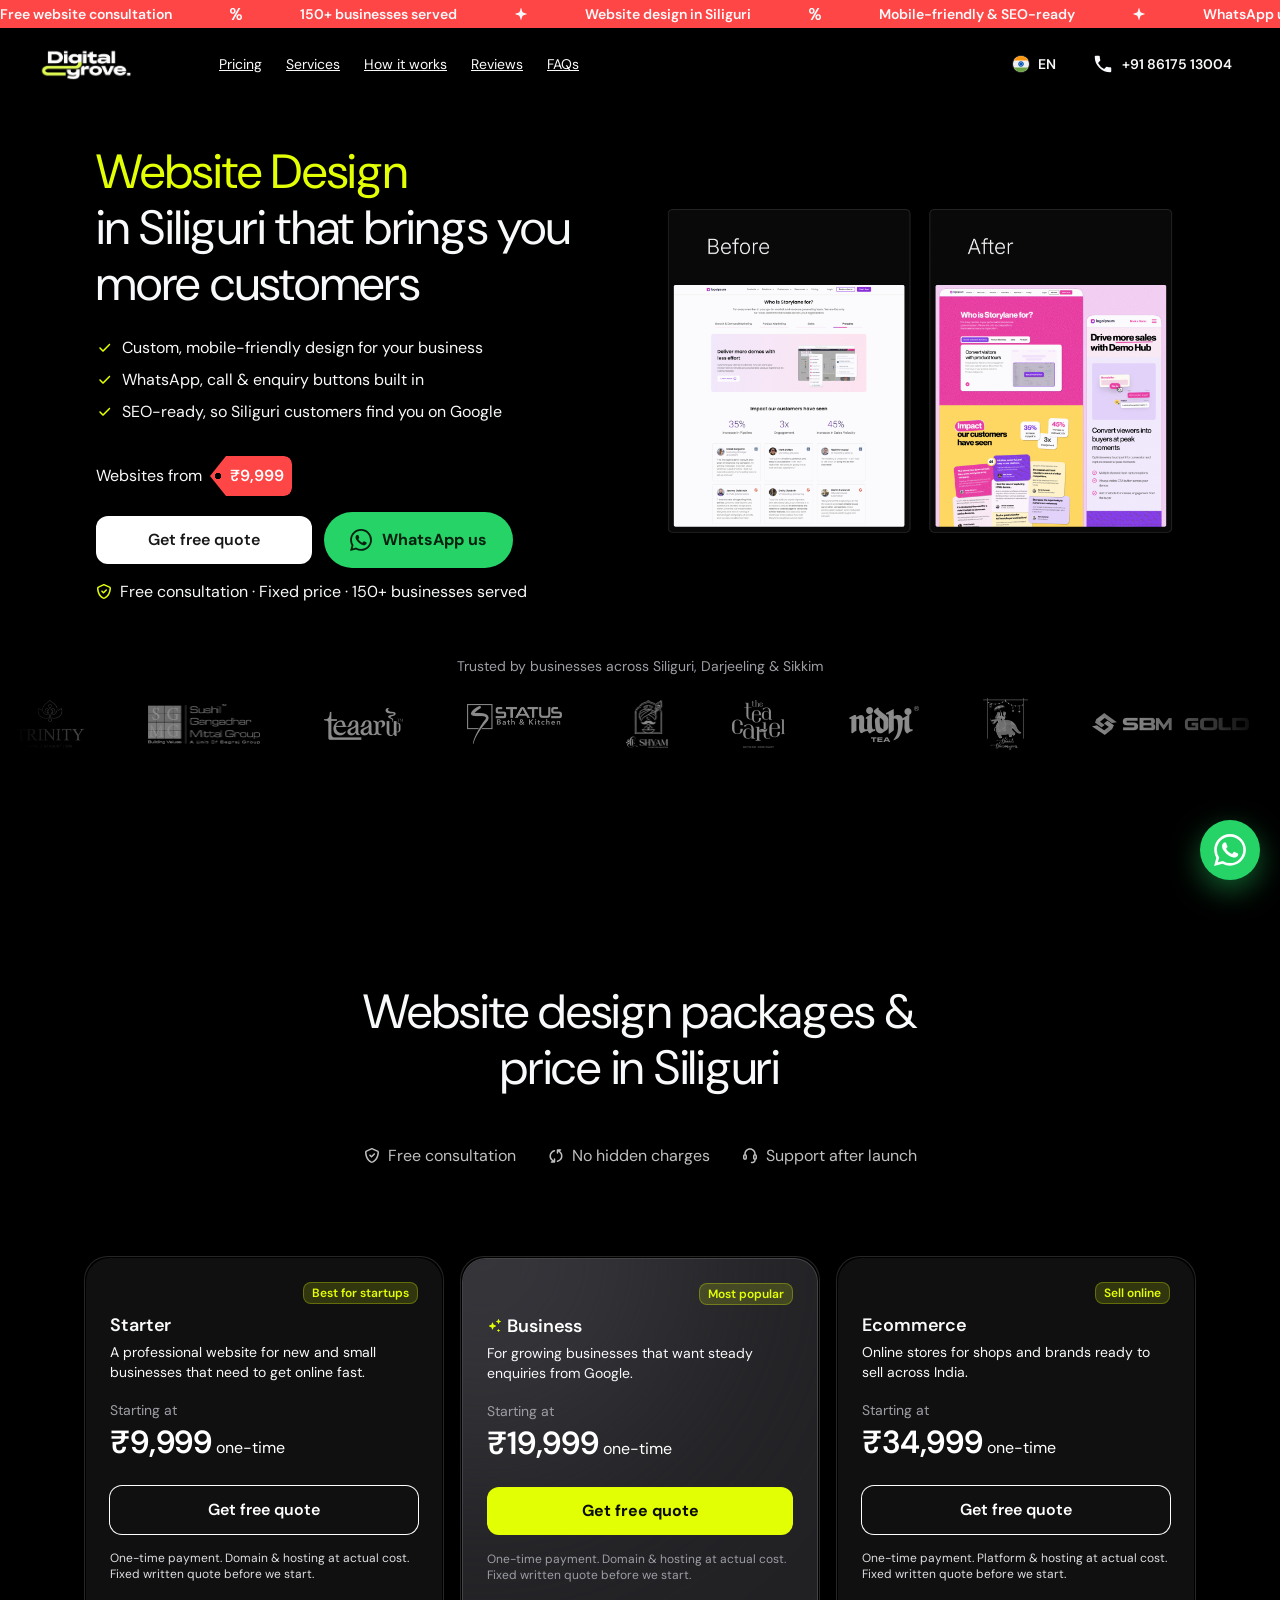
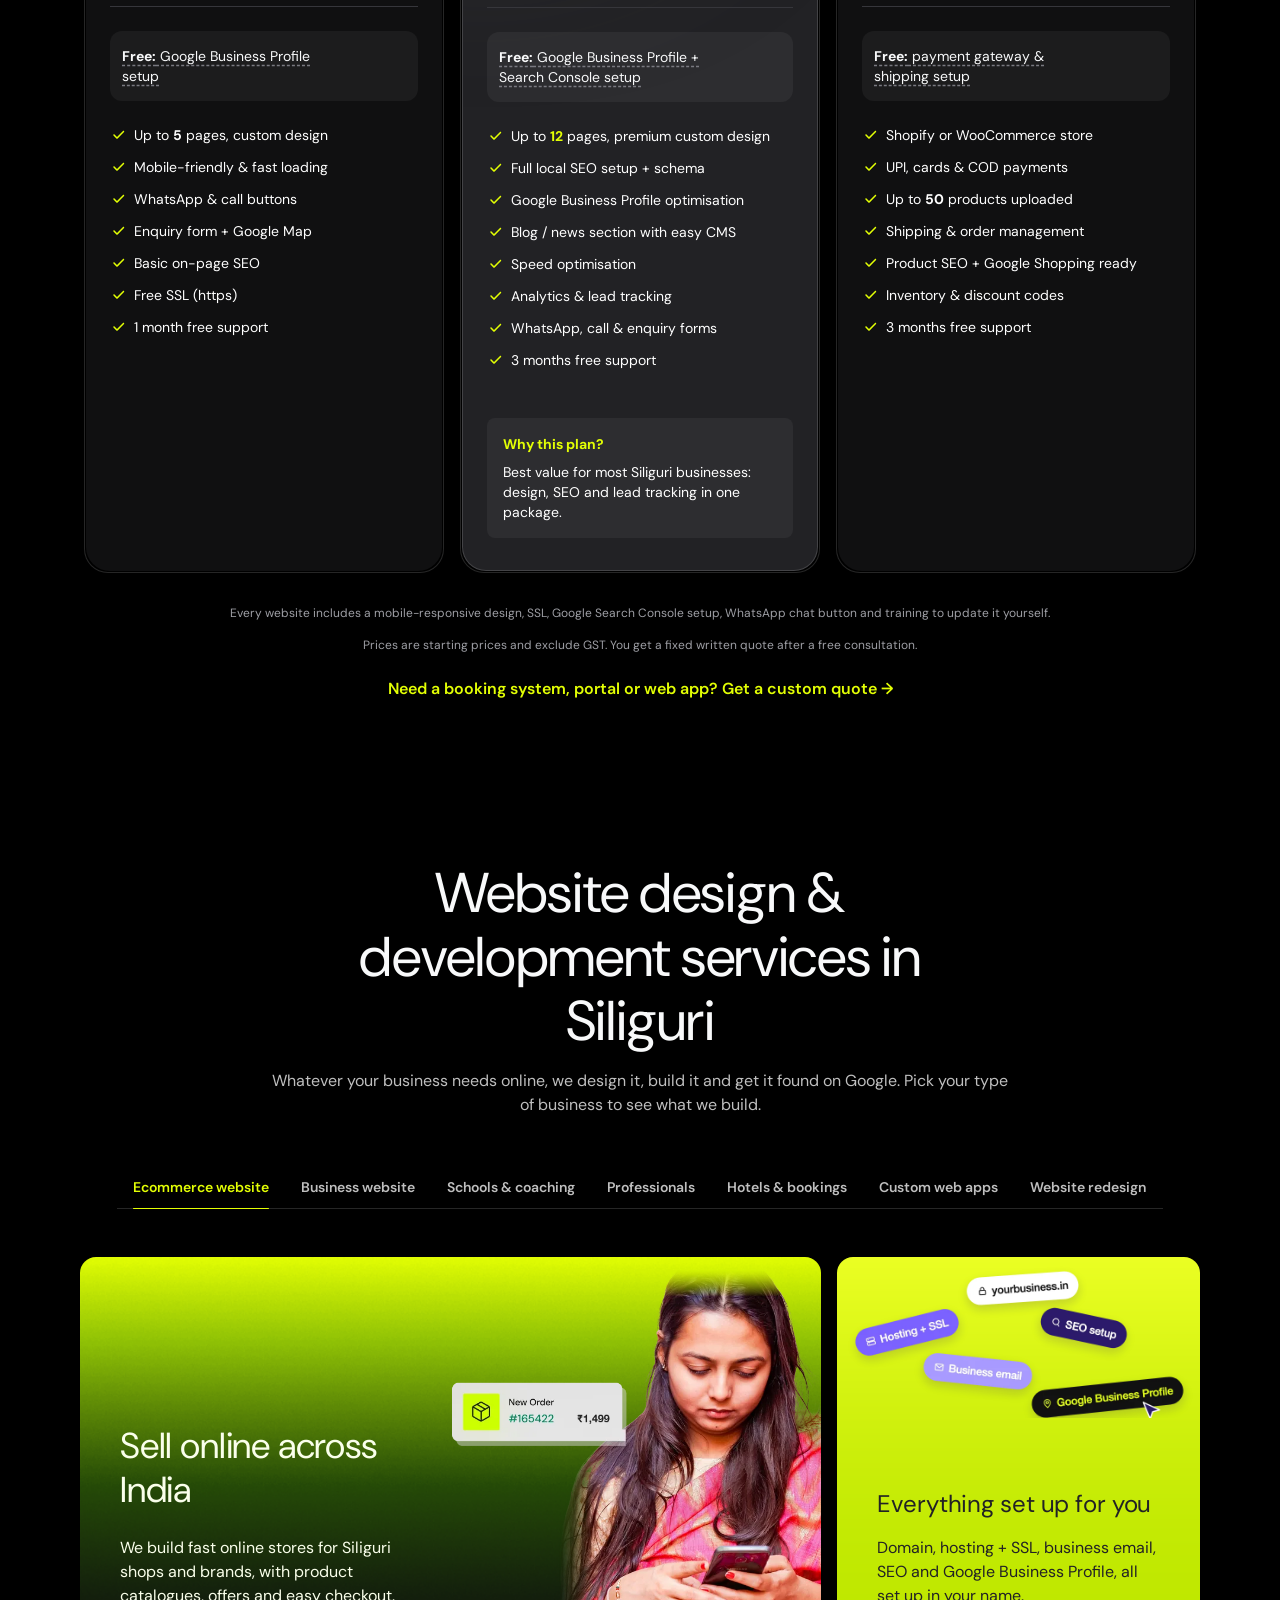
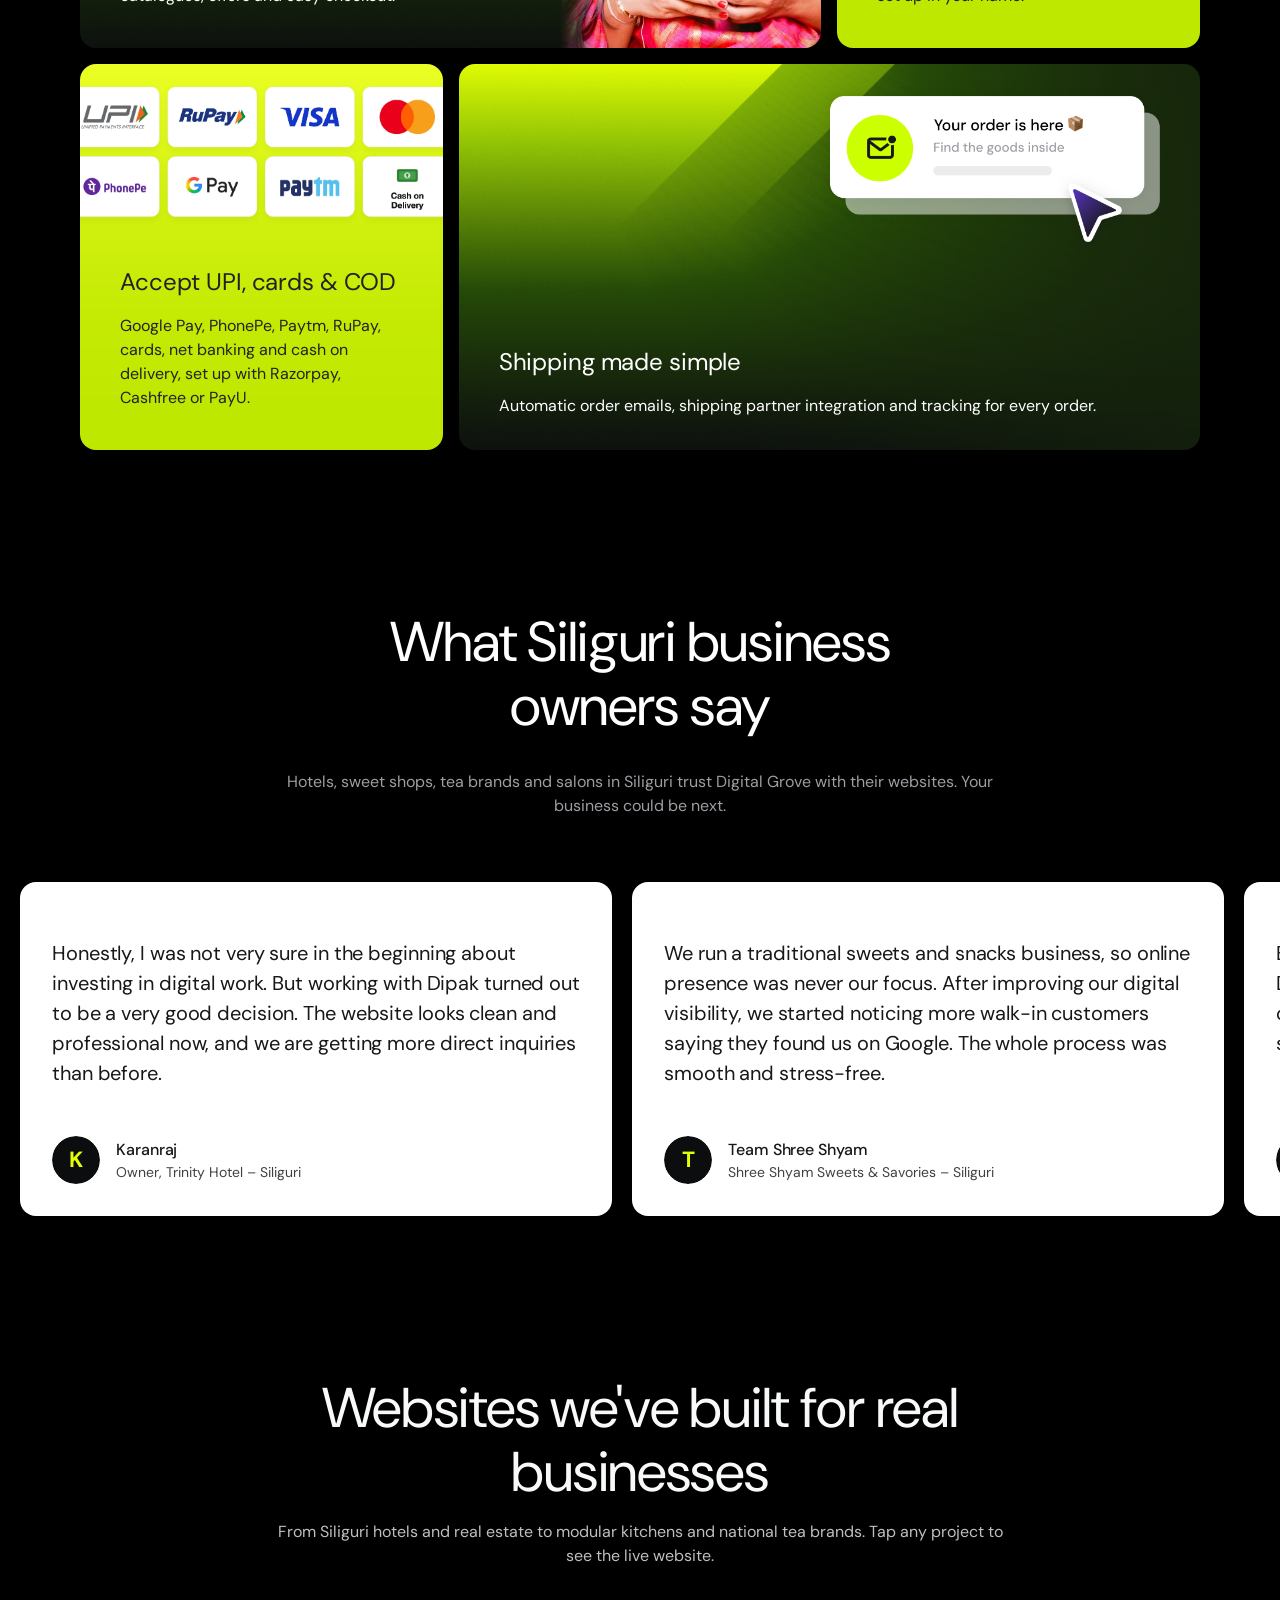
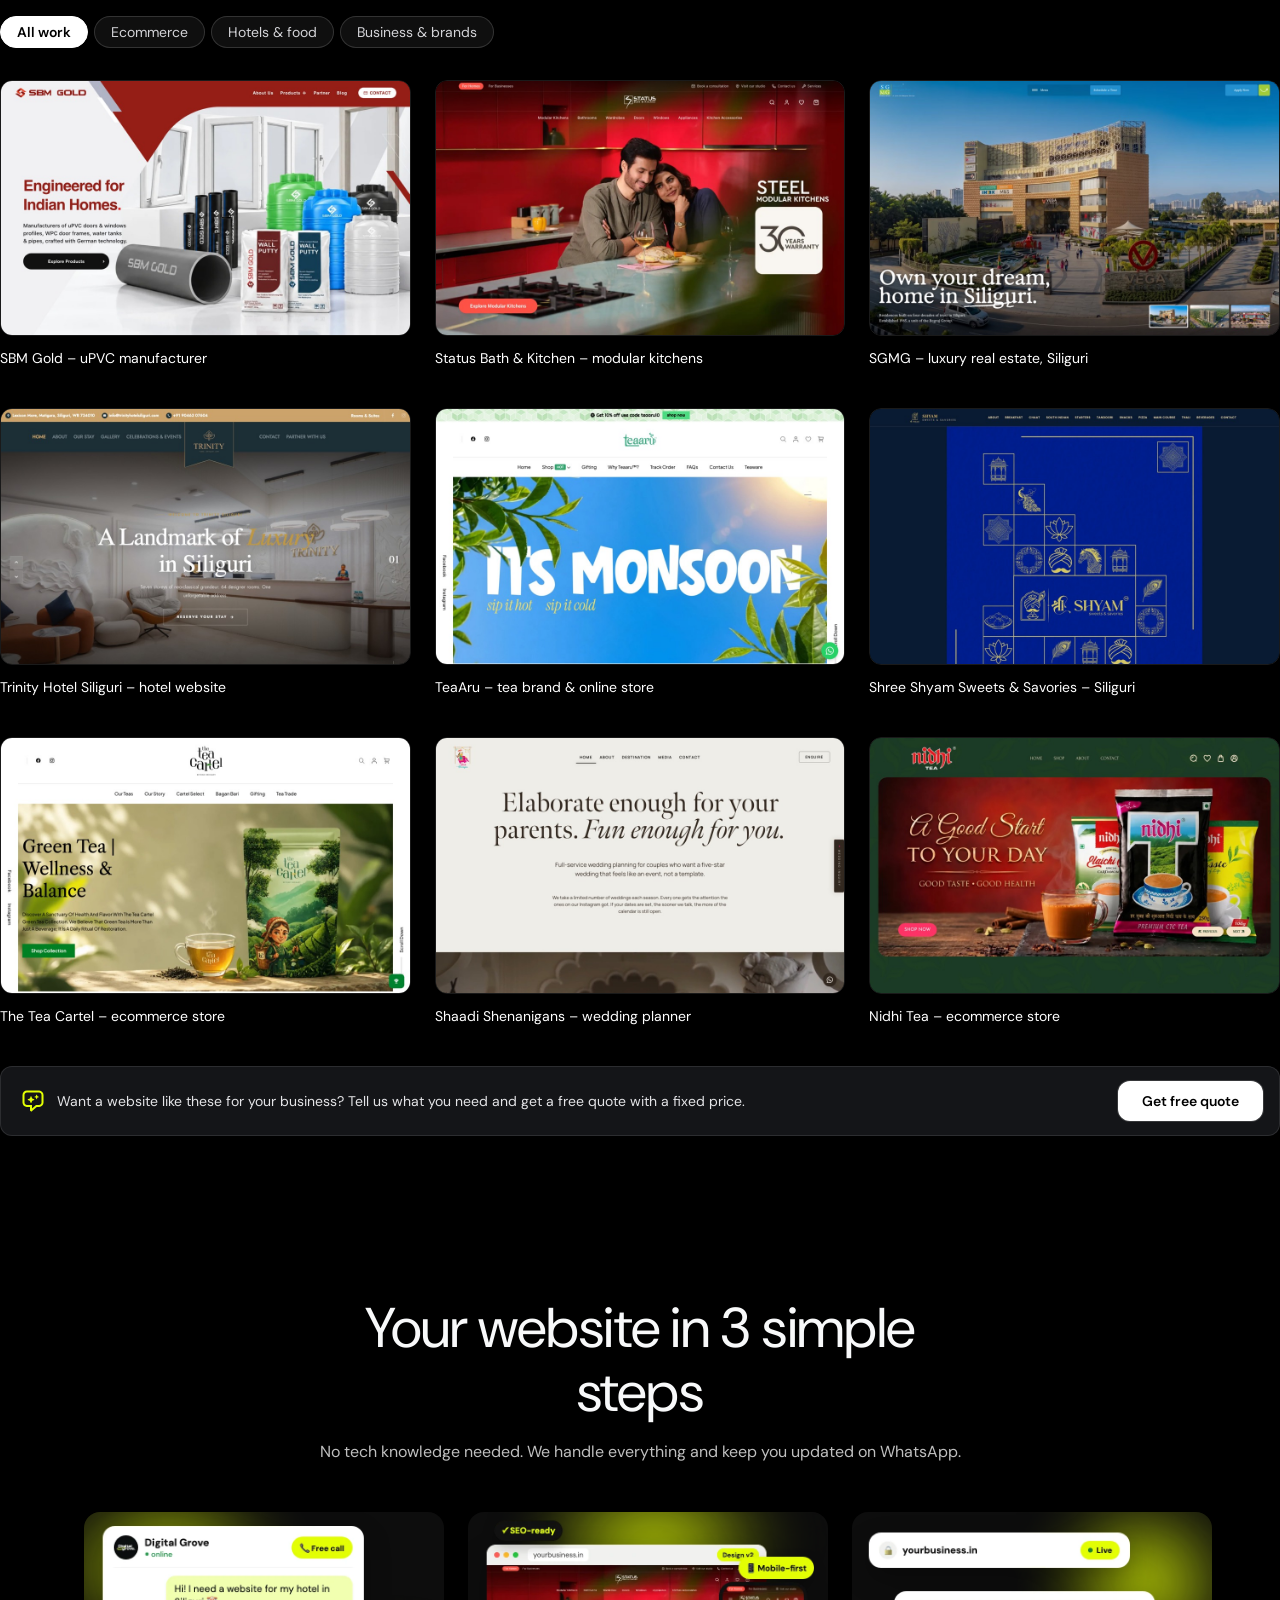
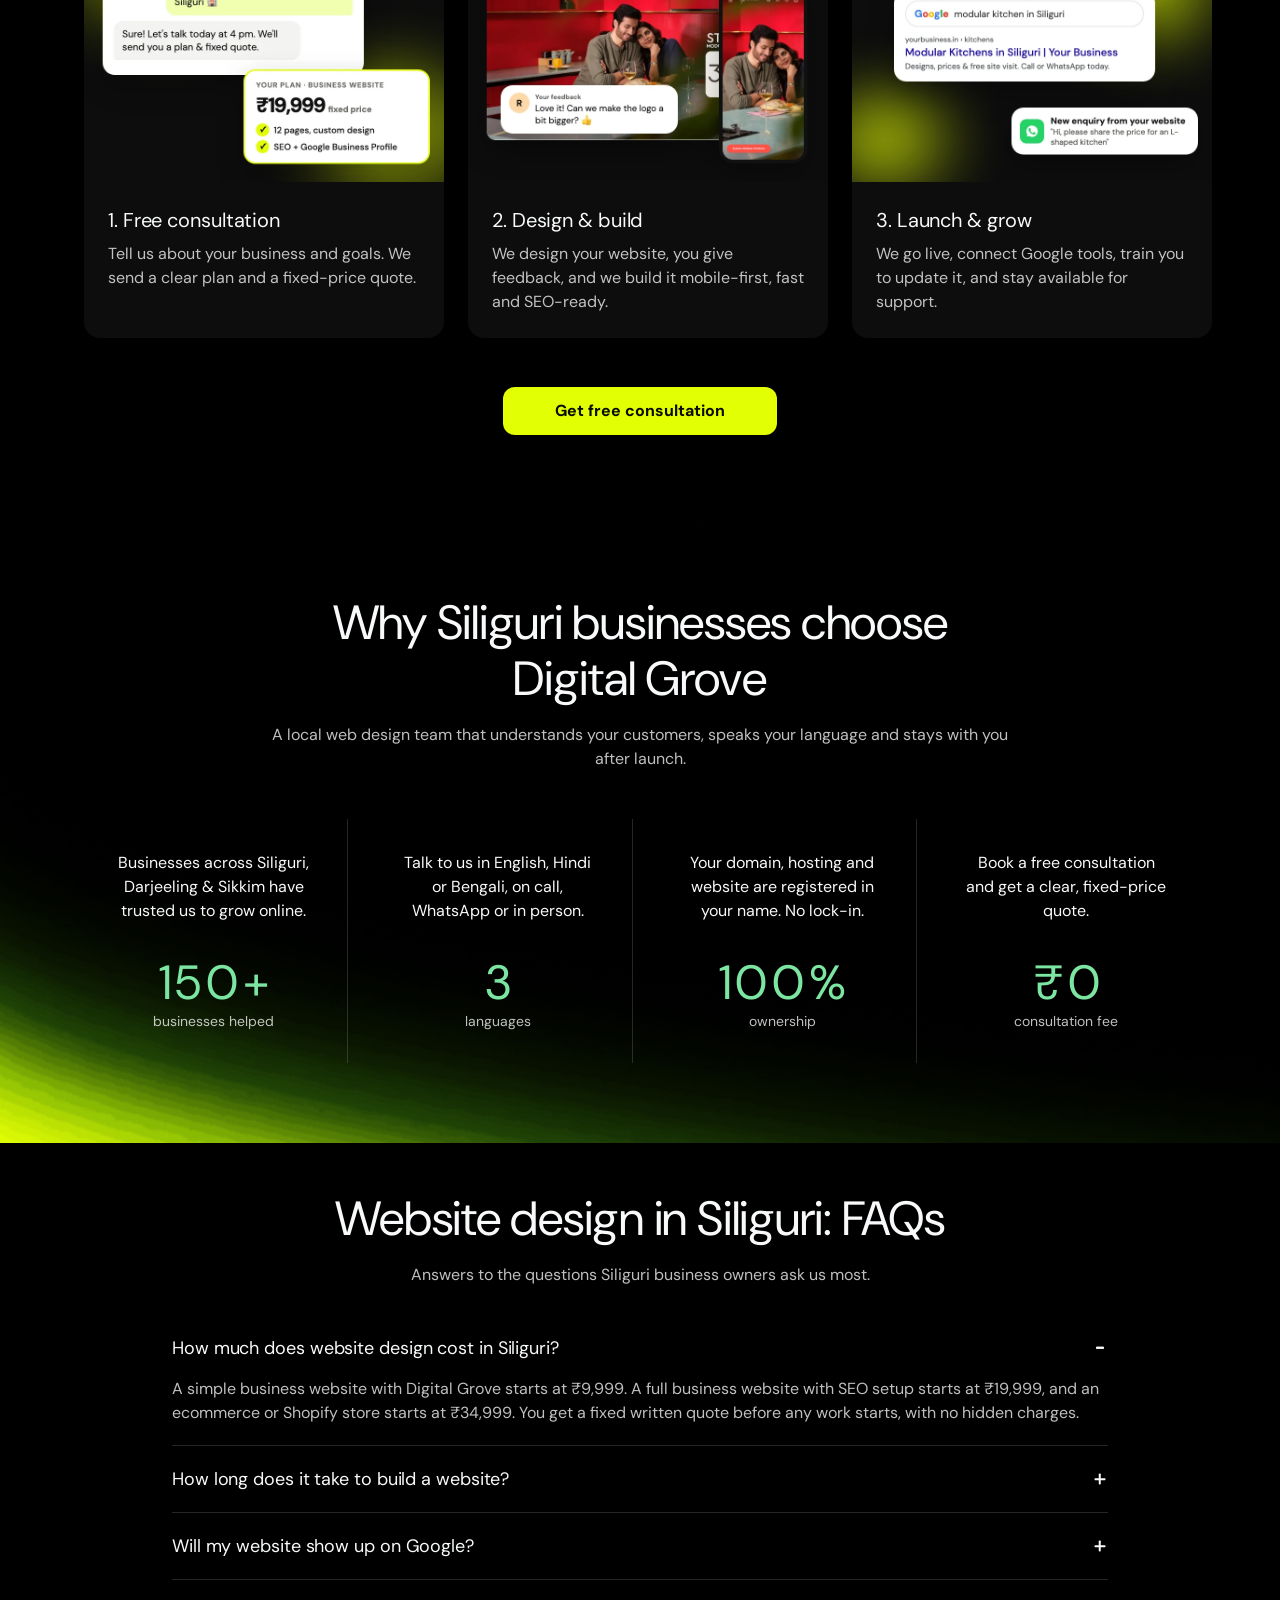
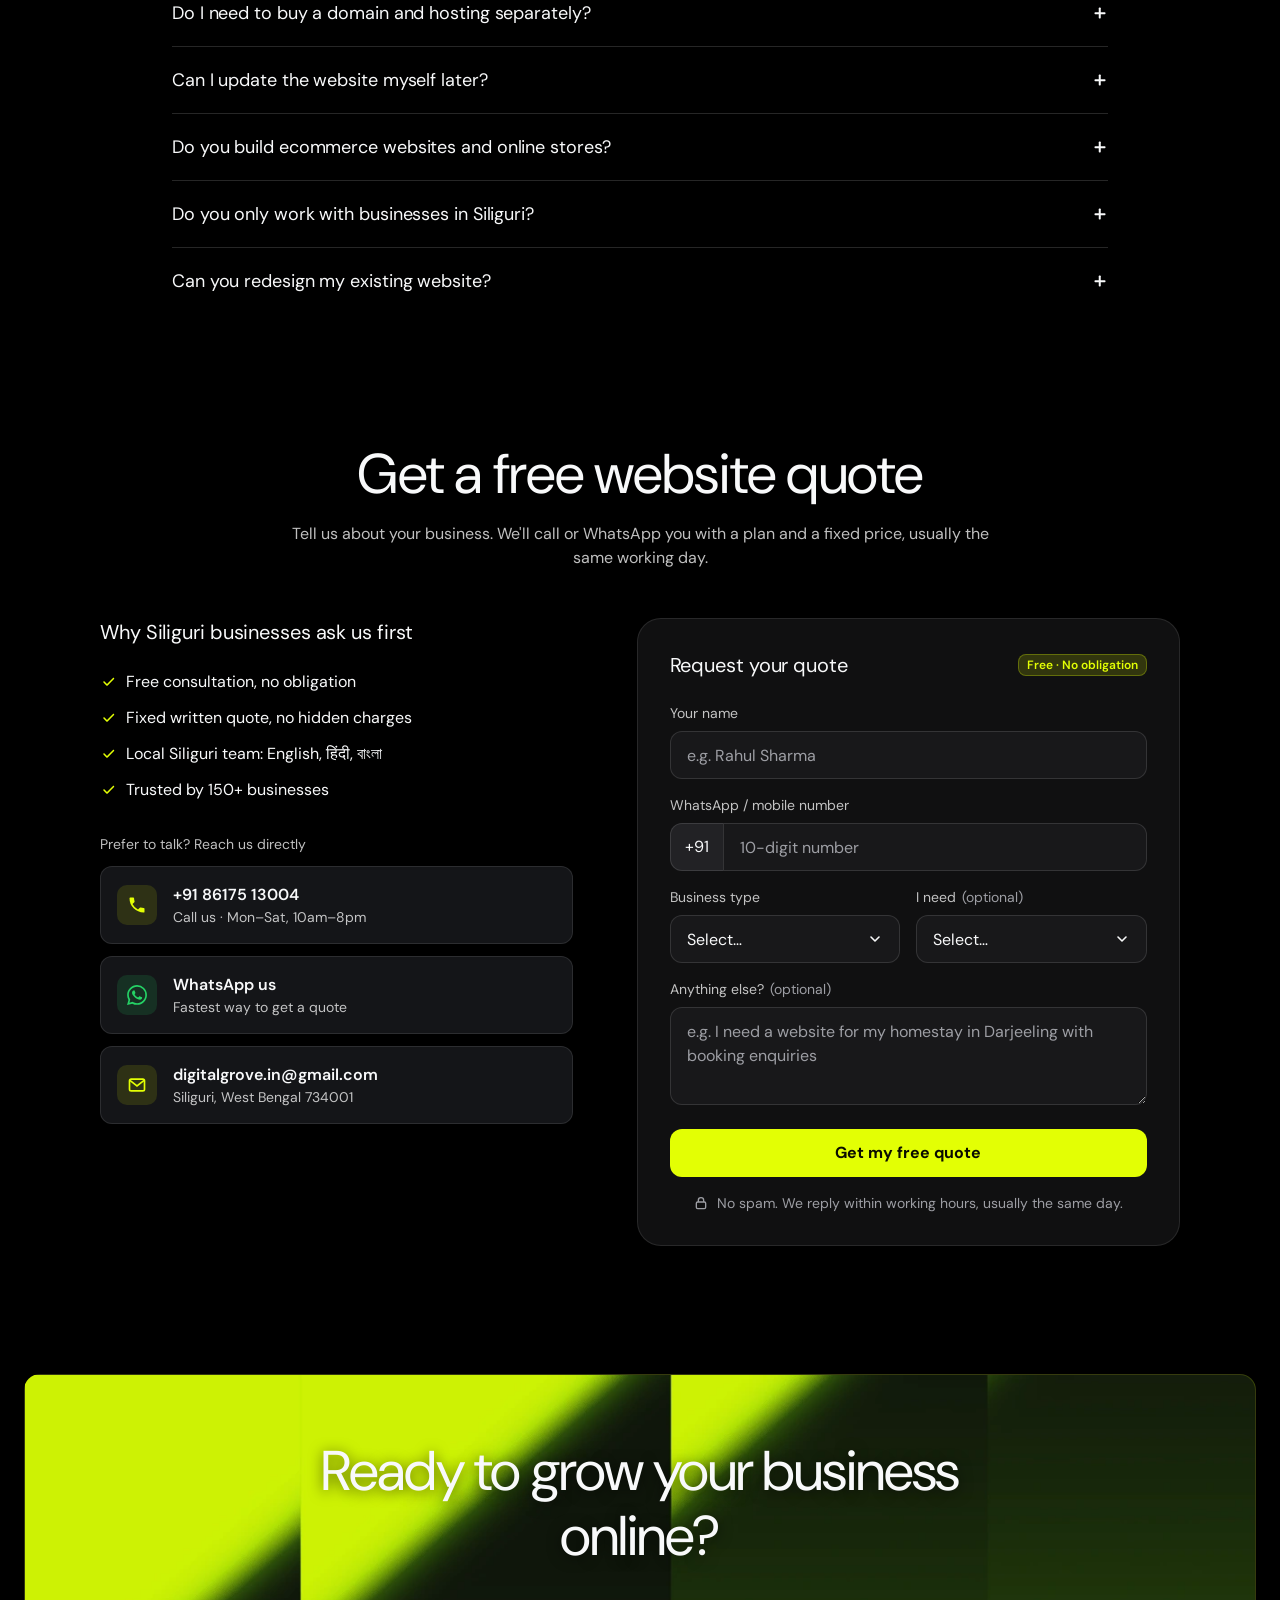
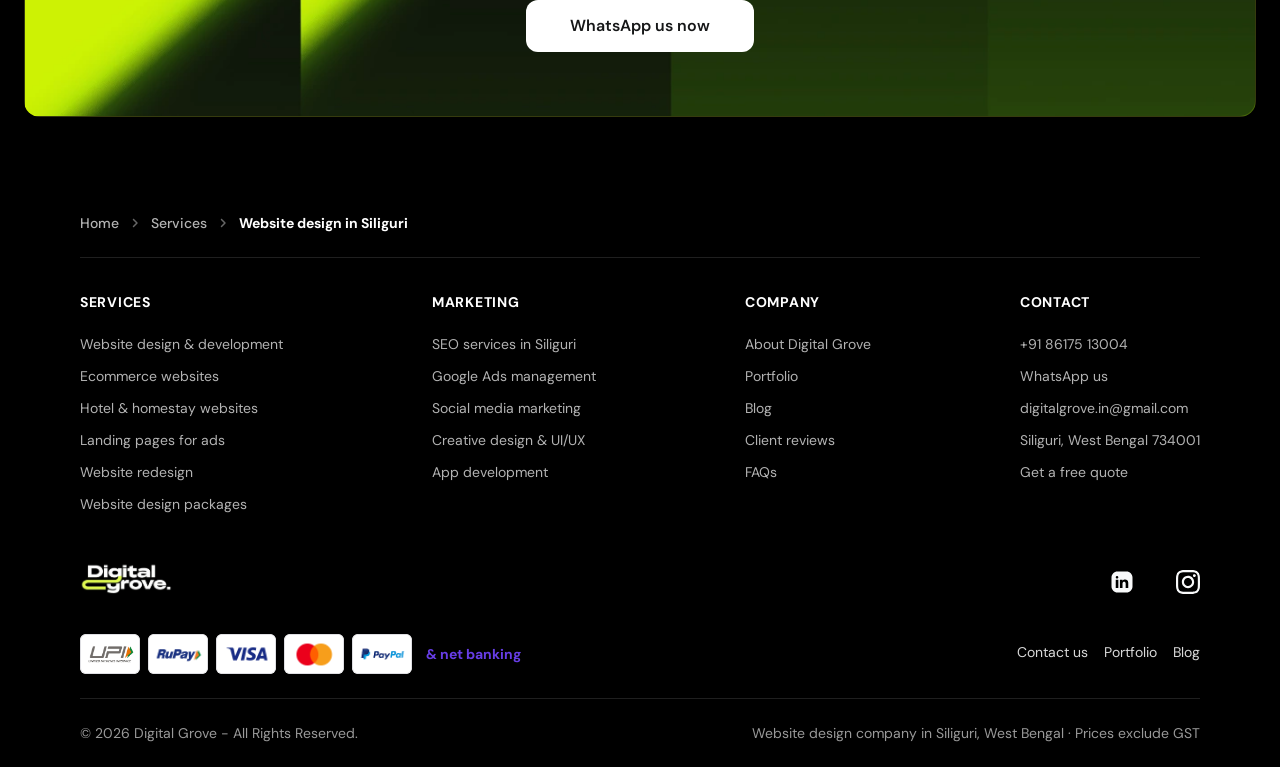
==== index.html @ 7faccaba "refactor: redesign lead form styles and update assets" ====
<!DOCTYPE html>
<html lang="en-IN">

<head>
  <meta charset="utf-8">
  <meta name="viewport" content="width=device-width, initial-scale=1.0">
  <!-- ===================== Primary SEO ===================== -->
  <title>Website Design Company in Siliguri | Digital Grove</title>
  <meta name="description"
    content="Website design company in Siliguri. Fast, mobile-friendly, SEO-ready websites for hotels, shops &amp; local businesses. 150+ clients. Free quote on WhatsApp.">
  <meta name="robots" content="index, follow, max-image-preview:large, max-snippet:-1">
  <link rel="canonical" href="https://digitalgrove.in/website-design-siliguri">
  <meta name="author" content="Digital Grove">
  <meta name="theme-color" content="#0b0b0c">

  <!-- Local SEO geo tags -->
  <meta name="geo.region" content="IN-WB">
  <meta name="geo.placename" content="Siliguri">
  <meta name="geo.position" content="26.7271;88.3953">
  <meta name="ICBM" content="26.7271, 88.3953">

  <!-- Icons -->
  <link rel="icon" type="image/png" href="https://digitalgrove.in/hubfs/Digtial_grove_favicon.png">
  <link rel="apple-touch-icon" sizes="180x180"
    href="https://digitalgrove.in/hubfs/raw_assets/public/digital/images/logo/apple-touch-icon.png">

  <!-- Open Graph / Social -->
  <meta property="og:type" content="website">
  <meta property="og:locale" content="en_IN">
  <meta property="og:site_name" content="Digital Grove">
  <meta property="og:url" content="https://digitalgrove.in/website-design-siliguri">
  <meta property="og:title" content="Website Design in Siliguri – Digital Grove">
  <meta property="og:description"
    content="Fast, mobile-friendly websites that bring enquiries. Trusted by 150+ businesses across Siliguri, Darjeeling &amp; Sikkim.">
  <meta property="og:image"
    content="https://digitalgrove.in/hubfs/raw_assets/public/digital/images/portfolio/trinity_hotel_siliguri_digital_grove.png">
  <meta property="og:image:alt" content="Trinity Hotel Siliguri website designed by Digital Grove">
  <meta name="twitter:card" content="summary_large_image">
  <meta name="twitter:title" content="Website Design in Siliguri – Digital Grove">
  <meta name="twitter:description"
    content="Fast, mobile-friendly websites that bring enquiries. Free quote on WhatsApp.">
  <meta name="twitter:image"
    content="https://digitalgrove.in/hubfs/raw_assets/public/digital/images/portfolio/trinity_hotel_siliguri_digital_grove.png">

  <link rel="icon" type="image/png" sizes="32x32"
    href="https://digitalgrove.in/hubfs/raw_assets/public/digital/images/logo/favicon-32x32.png">

  <!-- Google Fonts CDN (DM Sans & Roboto) -->
  <link rel="preconnect" href="https://fonts.googleapis.com">
  <link rel="preconnect" href="https://fonts.gstatic.com" crossorigin>
  <link
    href="https://fonts.googleapis.com/css2?family=DM+Sans:ital,opsz,wght@0,9..40,100..1000;1,9..40,100..1000&family=Roboto:ital,wght@0,100..900;1,100..900&display=swap"
    rel="stylesheet">

  <!-- Bootstrap 5 CSS CDN -->
  <link rel="stylesheet" href="https://cdn.jsdelivr.net/npm/bootstrap@5.3.3/dist/css/bootstrap.min.css">

  <!-- Preload Critical Above-The-Fold Hero Media -->
  <link rel="preload" as="image" href="./assets/images/hero-before-after.gif" fetchpriority="high">

  <!-- Main Clean Stylesheet -->
  <link rel="stylesheet" href="./assets/css/style.css?v=9.0">
  <link rel="stylesheet" href="./assets/css/lead.css?v=2.1">

  <!-- ===================== Structured data (JSON-LD) ===================== -->
  <script type="application/ld+json">
  {
    "@context": "https://schema.org",
    "@graph": [
      {
        "@type": "ProfessionalService",
        "@id": "https://digitalgrove.in/#business",
        "name": "Digital Grove",
        "alternateName": "Digital Grove Siliguri",
        "url": "https://digitalgrove.in/",
        "logo": "https://245081602.fs1.hubspotusercontent-na2.net/hubfs/245081602/Digital_Grove_Dark_logo.webp",
        "image": "https://digitalgrove.in/hubfs/raw_assets/public/digital/images/portfolio/trinity_hotel_siliguri_digital_grove.png",
        "description": "Website design and development company in Siliguri building fast, mobile-friendly, SEO-ready websites, ecommerce stores and landing pages for local businesses.",
        "telephone": "+91-8617513004",
        "email": "digitalgrove.in@gmail.com",
        "priceRange": "₹₹",
        "founder": { "@type": "Person", "name": "Dipak Halder" },
        "address": {
          "@type": "PostalAddress",
          "addressLocality": "Siliguri",
          "addressRegion": "West Bengal",
          "postalCode": "734001",
          "addressCountry": "IN"
        },
        "geo": { "@type": "GeoCoordinates", "latitude": 26.7271, "longitude": 88.3953 },
        "areaServed": [
          { "@type": "City", "name": "Siliguri" },
          { "@type": "City", "name": "Jalpaiguri" },
          { "@type": "City", "name": "Darjeeling" },
          { "@type": "City", "name": "Kalimpong" },
          { "@type": "City", "name": "Gangtok" },
          { "@type": "State", "name": "Sikkim" },
          { "@type": "AdministrativeArea", "name": "North Bengal" }
        ],
        "knowsLanguage": ["en", "hi", "bn"],
        "sameAs": [
          "https://www.instagram.com/siliguri_digital_grove",
          "https://www.linkedin.com/company/digital-grove-siliguri/"
        ]
      },
      {
        "@type": "Service",
        "@id": "https://digitalgrove.in/website-design-siliguri#service",
        "name": "Website Design in Siliguri",
        "serviceType": "Website design and development",
        "provider": { "@id": "https://digitalgrove.in/#business" },
        "areaServed": { "@type": "City", "name": "Siliguri" },
        "hasOfferCatalog": {
          "@type": "OfferCatalog",
          "name": "Website design packages",
          "itemListElement": [
            { "@type": "Offer", "name": "Starter Website", "price": "9999", "priceCurrency": "INR", "itemOffered": { "@type": "Service", "name": "Starter business website (up to 5 pages)" } },
            { "@type": "Offer", "name": "Business Website", "price": "19999", "priceCurrency": "INR", "itemOffered": { "@type": "Service", "name": "Business website with SEO setup (up to 12 pages)" } },
            { "@type": "Offer", "name": "Ecommerce Website", "price": "34999", "priceCurrency": "INR", "itemOffered": { "@type": "Service", "name": "Ecommerce / Shopify online store" } }
          ]
        }
      },
      {
        "@type": "WebPage",
        "@id": "https://digitalgrove.in/website-design-siliguri#webpage",
        "url": "https://digitalgrove.in/website-design-siliguri",
        "name": "Website Design Company in Siliguri | Digital Grove",
        "inLanguage": "en-IN",
        "about": { "@id": "https://digitalgrove.in/website-design-siliguri#service" },
        "isPartOf": { "@type": "WebSite", "url": "https://digitalgrove.in/", "name": "Digital Grove" },
        "breadcrumb": { "@id": "https://digitalgrove.in/website-design-siliguri#breadcrumb" }
      },
      {
        "@type": "BreadcrumbList",
        "@id": "https://digitalgrove.in/website-design-siliguri#breadcrumb",
        "itemListElement": [
          { "@type": "ListItem", "position": 1, "name": "Home", "item": "https://digitalgrove.in/" },
          { "@type": "ListItem", "position": 2, "name": "Services", "item": "https://digitalgrove.in/services" },
          { "@type": "ListItem", "position": 3, "name": "Website Design in Siliguri", "item": "https://digitalgrove.in/website-design-siliguri" }
        ]
      },
      {
        "@type": "FAQPage",
        "@id": "https://digitalgrove.in/website-design-siliguri#faq",
        "mainEntity": [
          { "@type": "Question", "name": "How much does website design cost in Siliguri?", "acceptedAnswer": { "@type": "Answer", "text": "A simple business website with Digital Grove starts at ₹9,999. A full business website with SEO setup starts at ₹19,999, and an ecommerce or Shopify store starts at ₹34,999. You get a fixed written quote before any work starts, with no hidden charges." } },
          { "@type": "Question", "name": "How long does it take to build a website?", "acceptedAnswer": { "@type": "Answer", "text": "A starter website is usually ready in 7–10 working days once we have your content. Business websites take about 2–3 weeks and ecommerce stores about 3–5 weeks, depending on the number of products and pages." } },
          { "@type": "Question", "name": "Will my website show up on Google?", "acceptedAnswer": { "@type": "Answer", "text": "Yes. Every website is built SEO-ready: fast loading, mobile-friendly, with proper titles, meta descriptions, headings, schema markup and a sitemap. We also submit it to Google Search Console and help set up or optimise your Google Business Profile so you appear in local Siliguri searches." } },
          { "@type": "Question", "name": "Do I need to buy a domain and hosting separately?", "acceptedAnswer": { "@type": "Answer", "text": "No. We can register the domain and set up secure hosting with SSL for you, in your name, so you fully own them. If you already have a domain or hosting, we will use it." } },
          { "@type": "Question", "name": "Can I update the website myself later?", "acceptedAnswer": { "@type": "Answer", "text": "Yes. We build on easy-to-use platforms such as HubSpot CMS, WordPress or Shopify and give you a short training session so you can change text, photos, prices and products yourself. We also offer maintenance plans if you prefer us to handle it." } },
          { "@type": "Question", "name": "Do you build ecommerce websites and online stores?", "acceptedAnswer": { "@type": "Answer", "text": "Yes. We have built online stores for tea brands such as TeaAru, The Tea Cartel and Nidhi Tea, with product catalogues, UPI and card payments, shipping and order management." } },
          { "@type": "Question", "name": "Do you only work with businesses in Siliguri?", "acceptedAnswer": { "@type": "Answer", "text": "We are a Siliguri-based team and most of our clients are in Siliguri, Darjeeling, Jalpaiguri and Sikkim, but we work with businesses anywhere in India over phone, WhatsApp and video calls." } },
          { "@type": "Question", "name": "Can you redesign my existing website?", "acceptedAnswer": { "@type": "Answer", "text": "Yes. We review your current site, find what is slowing it down or losing enquiries, and rebuild it with a modern design, faster loading and better calls-to-action while keeping your existing Google rankings safe with proper redirects." } }
        ]
      }
    ]
  }
  </script>

  <!--
    HubSpot tracking code: if this page is hosted on HubSpot CMS it is added automatically, so leave this commented.
    If you host this page elsewhere, uncomment it (245081602 = your HubSpot portal ID from your file URLs; please confirm).
    <script id="hs-script-loader" async defer src="//js-na2.hs-scripts.com/245081602.js"></script>
  -->
  <!-- Google Tag Manager: paste your GTM container snippet here (head part). -->
</head>

<body class="lang-en-IN ltr">
  <!-- Google Tag Manager (noscript): paste here. -->
  <!-- Reusable SVG Icon Sprite -->
  <svg xmlns="http://www.w3.org/2000/svg" style="display:none;" id="dg-svg-sprite">
    <defs>
      <symbol id="ic-checkmark-24" viewBox="0 0 24 24">
        <path d="M5.99997 12.0001L10.2878 16.2879C10.405 16.4051 10.5949 16.4051 10.7121 16.2879L20.25 6.75008"
          stroke="currentColor" stroke-width="2" stroke-linecap="round" fill="none" />
      </symbol>
      <symbol id="ic-line-24" viewBox="0 0 24 24">
        <path
          d="M6.11386 12C6.11386 12.5523 6.56158 13 7.11386 13H16.926C17.4783 13 17.926 12.5523 17.926 12C17.926 11.4477 17.4783 11 16.926 11H7.11386C6.56158 11 6.11386 11.4477 6.11386 12Z"
          fill="currentColor" />
      </symbol>
      <symbol id="ic-checkmark-16" viewBox="0 0 16 16">
        <path
          d="M14.0303 3.96973C14.3232 4.26262 14.3232 4.7375 14.0303 5.03039L7.67175 11.389C7.30075 11.76 6.69925 11.76 6.32825 11.389L3.46967 8.53039C3.17678 8.2375 3.17678 7.76262 3.46967 7.46973C3.76256 7.17684 4.23744 7.17684 4.53033 7.46973L7 9.9394L12.9697 3.96973C13.2626 3.67684 13.7374 3.67684 14.0303 3.96973Z"
          fill="currentColor" />
      </symbol>
      <symbol id="ic-percent-16" viewBox="0 0 16 16">
        <path
          d="M3.56924 14L10.4117 2H12.3662L5.52379 14H3.56924ZM11.1988 14C10.6797 14 10.205 13.8838 9.77465 13.6515C9.35521 13.4086 9.00685 13.06 8.76435 12.6405C8.51082 12.1978 8.38405 11.6783 8.38405 11.082C8.38455 10.485 8.51216 9.954 8.76636 9.523C9.00659 9.10576 9.35603 8.76178 9.77716 8.528C10.2075 8.28467 10.6824 8.163 11.2018 8.163C11.7212 8.163 12.2176 8.285 12.6264 8.528C13.0449 8.75928 13.3893 9.10426 13.6197 9.523C13.8732 9.95433 14 10.4738 14 11.0815C14 11.6895 13.8724 12.198 13.6182 12.6405C13.3847 13.0617 13.0408 13.4114 12.6234 13.652C12.2037 13.884 11.7289 14 11.1988 14ZM11.1828 12.607C11.4146 12.607 11.6246 12.5518 11.8128 12.4415C12.0058 12.3137 12.1605 12.1359 12.2601 11.927C12.3702 11.695 12.4256 11.4133 12.4263 11.082C12.4263 10.75 12.3712 10.457 12.2611 10.236C12.151 10.015 12.0019 9.84917 11.8138 9.7385C11.6335 9.6156 11.4195 9.55181 11.2013 9.556C10.9696 9.556 10.7759 9.6165 10.5883 9.7385C10.4008 9.84883 10.2517 10.0147 10.1409 10.236C10.0302 10.4573 9.97481 10.7392 9.97481 11.0815C9.97481 11.4245 10.0299 11.695 10.1399 11.927C10.25 12.1483 10.3935 12.3198 10.5703 12.4415C10.7578 12.5515 10.9619 12.6067 11.1828 12.607ZM4.81473 7.832C4.28431 7.832 3.80393 7.71583 3.37359 7.4835C2.95426 7.2515 2.61766 6.91433 2.36379 6.472C2.12093 6.03 1.99967 5.5105 2 4.9135C2 4.31683 2.12176 3.80267 2.36529 3.371C2.60505 2.94346 2.96151 2.59283 3.3931 2.36C3.82344 2.12767 4.29815 2.0115 4.81723 2.0115C5.33614 2.0115 5.82203 2.1275 6.24136 2.36C6.66102 2.59233 6.99229 2.9295 7.23514 3.3715C7.48868 3.8025 7.61545 4.3165 7.61545 4.9135C7.61478 5.5105 7.48734 6.03 7.23314 6.472C6.98995 6.91433 6.65852 7.2515 6.23886 7.4835C5.81919 7.7155 5.34481 7.83167 4.81473 7.832ZM4.79822 6.439C5.0304 6.439 5.24023 6.38367 5.42771 6.273C5.61553 6.15133 5.75914 5.98 5.85855 5.759C5.96931 5.527 6.02469 5.24517 6.02469 4.9135C6.02469 4.58183 5.96964 4.29983 5.85956 4.0675C5.76048 3.8355 5.61703 3.66417 5.42922 3.5535C5.24747 3.43339 5.03413 3.36987 4.81623 3.371C4.59606 3.371 4.38622 3.43183 4.18673 3.5535C3.99925 3.66417 3.85013 3.8355 3.73938 4.0675C3.62929 4.29983 3.57391 4.58183 3.57325 4.9135C3.57325 5.24517 3.62829 5.527 3.73838 5.759C3.84846 5.98 3.99758 6.15133 4.18573 6.273C4.37321 6.38367 4.57737 6.439 4.79822 6.439Z"
          fill="currentColor" />
      </symbol>
      <symbol id="ic-sparkle-single-16" viewBox="0 0 16 16">
        <path
          d="M7.42277 3.27527C7.65526 2.42281 7.77151 1.99658 8 1.99658C8.22849 1.99658 8.34474 2.42281 8.57723 3.27527L8.69418 3.70411C9.07065 5.08449 9.25888 5.77468 9.74039 6.25619C10.2219 6.7377 10.9121 6.92593 12.2925 7.3024L12.7213 7.41936C13.5738 7.65184 14 7.76809 14 7.99658C14 8.22507 13.5738 8.34132 12.7213 8.57381L12.2925 8.69076C10.9121 9.06723 10.2219 9.25547 9.74039 9.73697C9.25888 10.2185 9.07065 10.9087 8.69418 12.2891L8.57723 12.7179C8.34474 13.5704 8.22849 13.9966 8 13.9966C7.77151 13.9966 7.65526 13.5704 7.42277 12.7179L7.30582 12.2891C6.92935 10.9087 6.74112 10.2185 6.25961 9.73697C5.7781 9.25547 5.08791 9.06723 3.70753 8.69076L3.27869 8.57381C2.42623 8.34132 2 8.22507 2 7.99658C2 7.76809 2.42623 7.65185 3.27869 7.41936L3.70753 7.3024C5.08791 6.92593 5.7781 6.7377 6.25961 6.25619C6.74112 5.77468 6.92935 5.08449 7.30582 3.70411L7.42277 3.27527Z"
          fill="currentColor" />
      </symbol>
    </defs>
  </svg>

  <div id="__nuxt">
    <div id="layout"
      class="layout layout--ai-builder-nav theme-base theme-dg mode-light layout--full-h-color-neutral-1000"
      data-qa="ai-website-builder-page">

      <!-- ========================================================================= -->
      <!-- 1. TOP ANNOUNCEMENT TICKER BANNER -->
      <!-- ========================================================================= -->
      <div class="dg-top-banner dg-top-banner--sticky dg-top-banner--bg-bf26" dir="ltr"><a href="#get-quote"
          target="_self" class="dg-top-banner__wrapper" data-click-id="dg-ai_website_builder_banner">
          <div class="dg-top-banner__marquee dg-top-banner__marquee--animated"><span class="u-visually-hidden">Free
              website consultation for Siliguri businesses. 150+ businesses served. Mobile-friendly and SEO-ready
              websites. Local Siliguri team. WhatsApp us today</span>
            <div class="dg-top-banner__marquee-track" aria-hidden="true"><span
                class="dg-top-banner__marquee-label h-t-body-2-bold">Free website consultation</span><span
                class="dg-top-banner__marquee-separator"><span class="h-icon" aria-hidden="true"
                  data-icon-name="ic-percent-16" style="--h-icon-size:16px;"><svg width="16" height="16"
                    viewBox="0 0 16 16" fill="none">
                    <use href="#ic-percent-16" />
                  </svg>
                </span></span><span class="dg-top-banner__marquee-label h-t-body-2-bold">150+ businesses
                served</span><span class="dg-top-banner__marquee-separator"><span class="h-icon" aria-hidden="true"
                  data-icon-name="ic-sparkle-single-16" style="--h-icon-size:16px;"><svg width="16" height="16"
                    viewBox="0 0 16 16" fill="none">
                    <use href="#ic-sparkle-single-16" />
                  </svg>
                </span></span><span class="dg-top-banner__marquee-label h-t-body-2-bold">Website design in
                Siliguri</span><span class="dg-top-banner__marquee-separator"><span class="h-icon" aria-hidden="true"
                  data-icon-name="ic-percent-16" style="--h-icon-size:16px;"><svg width="16" height="16"
                    viewBox="0 0 16 16" fill="none">
                    <use href="#ic-percent-16" />
                  </svg>
                </span></span><span class="dg-top-banner__marquee-label h-t-body-2-bold">Mobile-friendly &amp;
                SEO-ready</span><span class="dg-top-banner__marquee-separator"><span class="h-icon" aria-hidden="true"
                  data-icon-name="ic-sparkle-single-16" style="--h-icon-size:16px;"><svg width="16" height="16"
                    viewBox="0 0 16 16" fill="none">
                    <use href="#ic-sparkle-single-16" />
                  </svg>
                </span></span><span class="dg-top-banner__marquee-label h-t-body-2-bold">WhatsApp us today</span><span
                class="dg-top-banner__marquee-separator"><span class="h-icon" aria-hidden="true"
                  data-icon-name="ic-percent-16" style="--h-icon-size:16px;"><svg width="16" height="16"
                    viewBox="0 0 16 16" fill="none">
                    <use href="#ic-percent-16" />
                  </svg>
                </span></span><span class="dg-top-banner__marquee-label h-t-body-2-bold">Free website
                consultation</span><span class="dg-top-banner__marquee-separator"><span class="h-icon"
                  aria-hidden="true" data-icon-name="ic-sparkle-single-16" style="--h-icon-size:16px;"><svg width="16"
                    height="16" viewBox="0 0 16 16" fill="none">
                    <use href="#ic-sparkle-single-16" />
                  </svg>
                </span></span><span class="dg-top-banner__marquee-label h-t-body-2-bold">150+ businesses
                served</span><span class="dg-top-banner__marquee-separator"><span class="h-icon" aria-hidden="true"
                  data-icon-name="ic-percent-16" style="--h-icon-size:16px;"><svg width="16" height="16"
                    viewBox="0 0 16 16" fill="none">
                    <use href="#ic-percent-16" />
                  </svg>
                </span></span><span class="dg-top-banner__marquee-label h-t-body-2-bold">Website design in
                Siliguri</span><span class="dg-top-banner__marquee-separator"><span class="h-icon" aria-hidden="true"
                  data-icon-name="ic-sparkle-single-16" style="--h-icon-size:16px;"><svg width="16" height="16"
                    viewBox="0 0 16 16" fill="none">
                    <use href="#ic-sparkle-single-16" />
                  </svg>
                </span></span><span class="dg-top-banner__marquee-label h-t-body-2-bold">Mobile-friendly &amp;
                SEO-ready</span><span class="dg-top-banner__marquee-separator"><span class="h-icon" aria-hidden="true"
                  data-icon-name="ic-percent-16" style="--h-icon-size:16px;"><svg width="16" height="16"
                    viewBox="0 0 16 16" fill="none">
                    <use href="#ic-percent-16" />
                  </svg>
                </span></span><span class="dg-top-banner__marquee-label h-t-body-2-bold">WhatsApp us today</span><span
                class="dg-top-banner__marquee-separator"><span class="h-icon" aria-hidden="true"
                  data-icon-name="ic-sparkle-single-16" style="--h-icon-size:16px;"><svg width="16" height="16"
                    viewBox="0 0 16 16" fill="none">
                    <use href="#ic-sparkle-single-16" />
                  </svg>
                </span></span><span class="dg-top-banner__marquee-label h-t-body-2-bold">Free website
                consultation</span><span class="dg-top-banner__marquee-separator"><span class="h-icon"
                  aria-hidden="true" data-icon-name="ic-percent-16" style="--h-icon-size:16px;"><svg width="16"
                    height="16" viewBox="0 0 16 16" fill="none">
                    <use href="#ic-percent-16" />
                  </svg>
                </span></span><span class="dg-top-banner__marquee-label h-t-body-2-bold">150+ businesses
                served</span><span class="dg-top-banner__marquee-separator"><span class="h-icon" aria-hidden="true"
                  data-icon-name="ic-sparkle-single-16" style="--h-icon-size:16px;"><svg width="16" height="16"
                    viewBox="0 0 16 16" fill="none">
                    <use href="#ic-sparkle-single-16" />
                  </svg>
                </span></span><span class="dg-top-banner__marquee-label h-t-body-2-bold">Website design in
                Siliguri</span><span class="dg-top-banner__marquee-separator"><span class="h-icon" aria-hidden="true"
                  data-icon-name="ic-percent-16" style="--h-icon-size:16px;"><svg width="16" height="16"
                    viewBox="0 0 16 16" fill="none">
                    <use href="#ic-percent-16" />
                  </svg>
                </span></span><span class="dg-top-banner__marquee-label h-t-body-2-bold">Mobile-friendly &amp;
                SEO-ready</span><span class="dg-top-banner__marquee-separator"><span class="h-icon" aria-hidden="true"
                  data-icon-name="ic-sparkle-single-16" style="--h-icon-size:16px;"><svg width="16" height="16"
                    viewBox="0 0 16 16" fill="none">
                    <use href="#ic-sparkle-single-16" />
                  </svg>
                </span></span><span class="dg-top-banner__marquee-label h-t-body-2-bold">WhatsApp us today</span><span
                class="dg-top-banner__marquee-separator"><span class="h-icon" aria-hidden="true"
                  data-icon-name="ic-percent-16" style="--h-icon-size:16px;"><svg width="16" height="16"
                    viewBox="0 0 16 16" fill="none">
                    <use href="#ic-percent-16" />
                  </svg>
                </span></span><span class="dg-top-banner__marquee-label h-t-body-2-bold">Free website
                consultation</span><span class="dg-top-banner__marquee-separator"><span class="h-icon"
                  aria-hidden="true" data-icon-name="ic-sparkle-single-16" style="--h-icon-size:16px;"><svg width="16"
                    height="16" viewBox="0 0 16 16" fill="none">
                    <use href="#ic-sparkle-single-16" />
                  </svg>
                </span></span><span class="dg-top-banner__marquee-label h-t-body-2-bold">150+ businesses
                served</span><span class="dg-top-banner__marquee-separator"><span class="h-icon" aria-hidden="true"
                  data-icon-name="ic-percent-16" style="--h-icon-size:16px;"><svg width="16" height="16"
                    viewBox="0 0 16 16" fill="none">
                    <use href="#ic-percent-16" />
                  </svg>
                </span></span><span class="dg-top-banner__marquee-label h-t-body-2-bold">Website design in
                Siliguri</span><span class="dg-top-banner__marquee-separator"><span class="h-icon" aria-hidden="true"
                  data-icon-name="ic-sparkle-single-16" style="--h-icon-size:16px;"><svg width="16" height="16"
                    viewBox="0 0 16 16" fill="none">
                    <use href="#ic-sparkle-single-16" />
                  </svg>
                </span></span><span class="dg-top-banner__marquee-label h-t-body-2-bold">Mobile-friendly &amp;
                SEO-ready</span><span class="dg-top-banner__marquee-separator"><span class="h-icon" aria-hidden="true"
                  data-icon-name="ic-percent-16" style="--h-icon-size:16px;"><svg width="16" height="16"
                    viewBox="0 0 16 16" fill="none">
                    <use href="#ic-percent-16" />
                  </svg>
                </span></span><span class="dg-top-banner__marquee-label h-t-body-2-bold">WhatsApp us today</span><span
                class="dg-top-banner__marquee-separator"><span class="h-icon" aria-hidden="true"
                  data-icon-name="ic-sparkle-single-16" style="--h-icon-size:16px;"><svg width="16" height="16"
                    viewBox="0 0 16 16" fill="none">
                    <use href="#ic-sparkle-single-16" />
                  </svg>
                </span></span></div>
            <div class="dg-top-banner__marquee-track" aria-hidden="true"><span
                class="dg-top-banner__marquee-label h-t-body-2-bold">Free website consultation</span><span
                class="dg-top-banner__marquee-separator"><span class="h-icon" aria-hidden="true"
                  data-icon-name="ic-percent-16" style="--h-icon-size:16px;"><svg width="16" height="16"
                    viewBox="0 0 16 16" fill="none">
                    <use href="#ic-percent-16" />
                  </svg>
                </span></span><span class="dg-top-banner__marquee-label h-t-body-2-bold">150+ businesses
                served</span><span class="dg-top-banner__marquee-separator"><span class="h-icon" aria-hidden="true"
                  data-icon-name="ic-sparkle-single-16" style="--h-icon-size:16px;"><svg width="16" height="16"
                    viewBox="0 0 16 16" fill="none">
                    <use href="#ic-sparkle-single-16" />
                  </svg>
                </span></span><span class="dg-top-banner__marquee-label h-t-body-2-bold">Website design in
                Siliguri</span><span class="dg-top-banner__marquee-separator"><span class="h-icon" aria-hidden="true"
                  data-icon-name="ic-percent-16" style="--h-icon-size:16px;"><svg width="16" height="16"
                    viewBox="0 0 16 16" fill="none">
                    <use href="#ic-percent-16" />
                  </svg>
                </span></span><span class="dg-top-banner__marquee-label h-t-body-2-bold">Mobile-friendly &amp;
                SEO-ready</span><span class="dg-top-banner__marquee-separator"><span class="h-icon" aria-hidden="true"
                  data-icon-name="ic-sparkle-single-16" style="--h-icon-size:16px;"><svg width="16" height="16"
                    viewBox="0 0 16 16" fill="none">
                    <use href="#ic-sparkle-single-16" />
                  </svg>
                </span></span><span class="dg-top-banner__marquee-label h-t-body-2-bold">WhatsApp us today</span><span
                class="dg-top-banner__marquee-separator"><span class="h-icon" aria-hidden="true"
                  data-icon-name="ic-percent-16" style="--h-icon-size:16px;"><svg width="16" height="16"
                    viewBox="0 0 16 16" fill="none">
                    <use href="#ic-percent-16" />
                  </svg>
                </span></span><span class="dg-top-banner__marquee-label h-t-body-2-bold">Free website
                consultation</span><span class="dg-top-banner__marquee-separator"><span class="h-icon"
                  aria-hidden="true" data-icon-name="ic-sparkle-single-16" style="--h-icon-size:16px;"><svg width="16"
                    height="16" viewBox="0 0 16 16" fill="none">
                    <use href="#ic-sparkle-single-16" />
                  </svg>
                </span></span><span class="dg-top-banner__marquee-label h-t-body-2-bold">150+ businesses
                served</span><span class="dg-top-banner__marquee-separator"><span class="h-icon" aria-hidden="true"
                  data-icon-name="ic-percent-16" style="--h-icon-size:16px;"><svg width="16" height="16"
                    viewBox="0 0 16 16" fill="none">
                    <use href="#ic-percent-16" />
                  </svg>
                </span></span><span class="dg-top-banner__marquee-label h-t-body-2-bold">Website design in
                Siliguri</span><span class="dg-top-banner__marquee-separator"><span class="h-icon" aria-hidden="true"
                  data-icon-name="ic-sparkle-single-16" style="--h-icon-size:16px;"><svg width="16" height="16"
                    viewBox="0 0 16 16" fill="none">
                    <use href="#ic-sparkle-single-16" />
                  </svg>
                </span></span><span class="dg-top-banner__marquee-label h-t-body-2-bold">Mobile-friendly &amp;
                SEO-ready</span><span class="dg-top-banner__marquee-separator"><span class="h-icon" aria-hidden="true"
                  data-icon-name="ic-percent-16" style="--h-icon-size:16px;"><svg width="16" height="16"
                    viewBox="0 0 16 16" fill="none">
                    <use href="#ic-percent-16" />
                  </svg>
                </span></span><span class="dg-top-banner__marquee-label h-t-body-2-bold">WhatsApp us today</span><span
                class="dg-top-banner__marquee-separator"><span class="h-icon" aria-hidden="true"
                  data-icon-name="ic-sparkle-single-16" style="--h-icon-size:16px;"><svg width="16" height="16"
                    viewBox="0 0 16 16" fill="none">
                    <use href="#ic-sparkle-single-16" />
                  </svg>
                </span></span><span class="dg-top-banner__marquee-label h-t-body-2-bold">Free website
                consultation</span><span class="dg-top-banner__marquee-separator"><span class="h-icon"
                  aria-hidden="true" data-icon-name="ic-percent-16" style="--h-icon-size:16px;"><svg width="16"
                    height="16" viewBox="0 0 16 16" fill="none">
                    <use href="#ic-percent-16" />
                  </svg>
                </span></span><span class="dg-top-banner__marquee-label h-t-body-2-bold">150+ businesses
                served</span><span class="dg-top-banner__marquee-separator"><span class="h-icon" aria-hidden="true"
                  data-icon-name="ic-sparkle-single-16" style="--h-icon-size:16px;"><svg width="16" height="16"
                    viewBox="0 0 16 16" fill="none">
                    <use href="#ic-sparkle-single-16" />
                  </svg>
                </span></span><span class="dg-top-banner__marquee-label h-t-body-2-bold">Website design in
                Siliguri</span><span class="dg-top-banner__marquee-separator"><span class="h-icon" aria-hidden="true"
                  data-icon-name="ic-percent-16" style="--h-icon-size:16px;"><svg width="16" height="16"
                    viewBox="0 0 16 16" fill="none">
                    <use href="#ic-percent-16" />
                  </svg>
                </span></span><span class="dg-top-banner__marquee-label h-t-body-2-bold">Mobile-friendly &amp;
                SEO-ready</span><span class="dg-top-banner__marquee-separator"><span class="h-icon" aria-hidden="true"
                  data-icon-name="ic-sparkle-single-16" style="--h-icon-size:16px;"><svg width="16" height="16"
                    viewBox="0 0 16 16" fill="none">
                    <use href="#ic-sparkle-single-16" />
                  </svg>
                </span></span><span class="dg-top-banner__marquee-label h-t-body-2-bold">WhatsApp us today</span><span
                class="dg-top-banner__marquee-separator"><span class="h-icon" aria-hidden="true"
                  data-icon-name="ic-percent-16" style="--h-icon-size:16px;"><svg width="16" height="16"
                    viewBox="0 0 16 16" fill="none">
                    <use href="#ic-percent-16" />
                  </svg>
                </span></span><span class="dg-top-banner__marquee-label h-t-body-2-bold">Free website
                consultation</span><span class="dg-top-banner__marquee-separator"><span class="h-icon"
                  aria-hidden="true" data-icon-name="ic-sparkle-single-16" style="--h-icon-size:16px;"><svg width="16"
                    height="16" viewBox="0 0 16 16" fill="none">
                    <use href="#ic-sparkle-single-16" />
                  </svg>
                </span></span><span class="dg-top-banner__marquee-label h-t-body-2-bold">150+ businesses
                served</span><span class="dg-top-banner__marquee-separator"><span class="h-icon" aria-hidden="true"
                  data-icon-name="ic-percent-16" style="--h-icon-size:16px;"><svg width="16" height="16"
                    viewBox="0 0 16 16" fill="none">
                    <use href="#ic-percent-16" />
                  </svg>
                </span></span><span class="dg-top-banner__marquee-label h-t-body-2-bold">Website design in
                Siliguri</span><span class="dg-top-banner__marquee-separator"><span class="h-icon" aria-hidden="true"
                  data-icon-name="ic-sparkle-single-16" style="--h-icon-size:16px;"><svg width="16" height="16"
                    viewBox="0 0 16 16" fill="none">
                    <use href="#ic-sparkle-single-16" />
                  </svg>
                </span></span><span class="dg-top-banner__marquee-label h-t-body-2-bold">Mobile-friendly &amp;
                SEO-ready</span><span class="dg-top-banner__marquee-separator"><span class="h-icon" aria-hidden="true"
                  data-icon-name="ic-percent-16" style="--h-icon-size:16px;"><svg width="16" height="16"
                    viewBox="0 0 16 16" fill="none">
                    <use href="#ic-percent-16" />
                  </svg>
                </span></span><span class="dg-top-banner__marquee-label h-t-body-2-bold">WhatsApp us today</span><span
                class="dg-top-banner__marquee-separator"><span class="h-icon" aria-hidden="true"
                  data-icon-name="ic-sparkle-single-16" style="--h-icon-size:16px;"><svg width="16" height="16"
                    viewBox="0 0 16 16" fill="none">
                    <use href="#ic-sparkle-single-16" />
                  </svg>
                </span></span></div>
          </div>
        </a></div>

      <!-- ========================================================================= -->
      <!-- 2. MAIN NAVIGATION HEADER (Desktop Mega-Menu & Mobile Drawer) -->
      <!-- ========================================================================= -->
      <nav
        class="navigation-section ltr navigation-section--under-banner navigation-section--sticky navigation-section--no-shadow theme-base theme-dg mode-dark"
        dir="ltr" style="background:var(--h-color-neutral-1000);--background-color:var(--h-color-neutral-1000);"
        data-qa="navigation-section">
        <div class="navigation-section__container">
          <div class="navigation-section__logo-wrapper"><a href="#"
              class="h-logo h-logo--desktop h-logo--h-fg-neutral-default navigation-section__logo dg-brand-logo-link"
              aria-label="Digital Grove" data-click-id="dg-navigation-logo" data-qa="navigation-menu-homepage-button"
              data-click-sync>
              <img src="./assets/images/digital-grove-white.webp" alt="Digital Grove" class="brand-logo dg-header-logo"
                width="827" height="287" style="height:32px;width:auto;display:block;object-fit:contain;">
            </a></div>
          <div class="navigation-section__main-menu-wrapper">
            <div class="navigation-section__start">
              <div class="navigation-section__menu" data-qa="navigation-menu">
                <a href="#pricing" class="navigation-section__menu-item navigation-section__menu-item--link h-t-body-2"
                  data-click-id="dg-navigation-menu-pricing" data-qa="navigation-menu-item-pricing"
                  aria-label="Pricing">Pricing</a>
                <a href="#sub-menu-build-anything"
                  class="navigation-section__menu-item navigation-section__menu-item--link h-t-body-2"
                  data-click-id="dg-navigation-menu-features" data-qa="navigation-menu-item-features"
                  aria-label="Services">Services</a>
                <a href="#sub-menu-how-it-works"
                  class="navigation-section__menu-item navigation-section__menu-item--link h-t-body-2"
                  data-click-id="dg-navigation-menu-how-it-works" data-qa="navigation-menu-item-how-it-works"
                  aria-label="How it works">How it works</a>
                <a href="#sub-menu-reviews"
                  class="navigation-section__menu-item navigation-section__menu-item--link h-t-body-2"
                  data-click-id="dg-navigation-menu-reviews" data-qa="navigation-menu-item-reviews"
                  aria-label="Reviews">Reviews</a>
                <a href="#sub-menu-faq"
                  class="navigation-section__menu-item navigation-section__menu-item--link h-t-body-2"
                  data-click-id="dg-navigation-menu-faq" data-qa="navigation-menu-item-faq" aria-label="FAQs">FAQs</a>
              </div>

            </div>
            <div class="navigation-section__right"><span></span>
              <div class="navigation-locale-selector">
                <div style="position:relative;z-index:999999;"><button
                    class="h-button-v2 h-button-v2 h-button-v2--outline-neutral h-button-v2--full-width-below-small"
                    style="border-radius:var(--h-border-radius-full);--h-button-v2-border-radius:var(--h-border-radius-full);"
                    aria-label="Select location &amp; language: India, English" aria-expanded="false"
                    aria-haspopup="listbox" aria-controls="v-0-3" data-qa="locale-selector-trigger"><span class="h-icon"
                      aria-hidden="true" data-icon-name="ic-flag-india-circle-16"
                      style="--h-icon-size:18px;--h-icon-border-radius:var(--h-border-radius-full);border:1px solid var(--h-stroke-default);"><svg
                        width="16" height="16" viewBox="0 0 16 16" fill="none" xmlns="http://www.w3.org/2000/svg">
                        <g clip-path="url(#clip0_9132_787)">
                          <path
                            d="M8 16C12.4183 16 16 12.4183 16 8C16 3.58172 12.4183 0 8 0C3.58172 0 0 3.58172 0 8C0 12.4183 3.58172 16 8 16Z"
                            fill="#F0F0F0" />
                          <path
                            d="M7.99989 0C4.8282 0 2.0877 1.84578 0.793701 4.52175H15.206C13.9121 1.84578 11.1715 0 7.99989 0Z"
                            fill="#FF9811" />
                          <path
                            d="M7.99989 16C11.1715 16 13.9121 14.1542 15.2061 11.4782H0.793701C2.0877 14.1542 4.8282 16 7.99989 16Z"
                            fill="#6DA544" />
                          <path
                            d="M7.99988 10.7826C9.53666 10.7826 10.7825 9.53679 10.7825 8C10.7825 6.46322 9.53666 5.21741 7.99988 5.21741C6.46309 5.21741 5.21729 6.46322 5.21729 8C5.21729 9.53679 6.46309 10.7826 7.99988 10.7826Z"
                            fill="#0052B4" />
                          <path
                            d="M8.00011 9.73911C8.9606 9.73911 9.73924 8.96048 9.73924 7.99999C9.73924 7.0395 8.9606 6.26086 8.00011 6.26086C7.03962 6.26086 6.26099 7.0395 6.26099 7.99999C6.26099 8.96048 7.03962 9.73911 8.00011 9.73911Z"
                            fill="#F0F0F0" />
                          <path
                            d="M7.99989 5.85394L8.53642 7.07076L9.85842 6.92697L9.07292 8.00001L9.85842 9.07304L8.53642 8.92926L7.99989 10.1461L7.46336 8.92926L6.14136 9.07301L6.92686 8.00001L6.14136 6.92697L7.46336 7.07076L7.99989 5.85394Z"
                            fill="#0052B4" />
                        </g>
                        <defs>
                          <clipPath id="clip0_9132_787">
                            <rect width="16" height="16" fill="white" />
                          </clipPath>
                        </defs>
                      </svg>
                    </span>
                    <div class="h-button-v2__loader" style="display:none;">
                      <div class="h-circle-loader h-circle-loader--small h-circle-loader--loading"
                        style="--h-circle-loader-color:var(--h-circle-loader-color-neutral);--h-circle-loader-border-color:var(--h-circle-loader-border-color-neutral);"
                        aria-hidden="true" data-qa="loader">
                        <div class="h-circle-loader__track"></div><svg class="h-circle-loader__svg" aria-hidden="true"
                          focusable="false">
                          <circle class="h-circle-loader__arc" cx="50%" cy="50%" pathLength="100"></circle>
                        </svg>
                      </div>
                    </div><span class="h-typography h-t-button-2 h-button-v2__text" style=""> EN</span>
                  </button></div>
              </div><span></span><a href="tel:+918617513004" id="dg-topmenu-login"
                class="navigation-section__menu-item navigation-section__menu-item--login h-t-body-2" data-track="call"
                data-cta="nav-call" aria-label="Call Digital Grove +91 86175 13004"
                style="display:inline-flex;align-items:center;gap:8px;color:var(--h-fg-neutral-default);text-decoration:none;font-weight:600;"><svg
                  width="22" height="22" viewBox="0 0 24 24" fill="none" aria-hidden="true">
                  <path
                    d="M6.6 10.8a15.1 15.1 0 006.6 6.6l2.2-2.2a1 1 0 011-.25 11.4 11.4 0 003.6.57 1 1 0 011 1V20a1 1 0 01-1 1A17 17 0 013 4a1 1 0 011-1h3.5a1 1 0 011 1c0 1.25.2 2.45.57 3.57a1 1 0 01-.25 1z"
                    fill="currentColor" />
                </svg><span class="dg-nav-phone-text">+91 86175 13004</span></a>
            </div>
          </div>
          <div class="navigation-section__mobile">
            <div class="navigation-section__mobile-actions" style="display:flex;align-items:center;gap:4px;">
              <a href="https://wa.me/918617513004" target="_blank" rel="noopener"
                class="navigation-section__cart-button" aria-label="Chat on WhatsApp" data-wa="nav"
                data-track="whatsapp"
                style="color:#25d366;display:flex;align-items:center;justify-content:center;width:40px;height:40px;border-radius:50%;text-decoration:none;"><svg
                  width="22" height="22" viewBox="0 0 24 24" aria-hidden="true">
                  <path fill="currentColor"
                    d="M17.5 14.4c-.3-.15-1.75-.86-2.02-.96-.27-.1-.47-.15-.67.15-.2.3-.77.96-.94 1.16-.17.2-.35.22-.64.07-.3-.15-1.25-.46-2.38-1.47-.88-.79-1.47-1.76-1.65-2.06-.17-.3-.02-.46.13-.6.13-.14.3-.35.45-.52.15-.17.2-.3.3-.5.1-.2.05-.37-.03-.52-.07-.15-.67-1.6-.92-2.2-.24-.58-.49-.5-.67-.5h-.57c-.2 0-.52.07-.8.37-.27.3-1.04 1.02-1.04 2.48 0 1.46 1.07 2.88 1.22 3.08.15.2 2.1 3.2 5.08 4.48.71.31 1.27.49 1.7.63.72.23 1.37.2 1.88.12.57-.09 1.75-.72 2-1.41.25-.7.25-1.29.17-1.41-.07-.13-.27-.2-.57-.35zM12.05 21.8h-.01a9.87 9.87 0 01-5.03-1.38l-.36-.21-3.74.98 1-3.65-.24-.37a9.86 9.86 0 01-1.51-5.26c0-5.45 4.44-9.88 9.9-9.88 2.64 0 5.12 1.03 6.99 2.9a9.82 9.82 0 012.89 6.99c0 5.45-4.44 9.88-9.89 9.88zm8.41-18.3A11.81 11.81 0 0012.05 0C5.5 0 .16 5.34.16 11.9c0 2.1.55 4.14 1.59 5.95L.06 24l6.3-1.65a11.88 11.88 0 005.69 1.45h.01c6.55 0 11.89-5.34 11.89-11.9 0-3.18-1.24-6.16-3.49-8.41z" />
                </svg></a>
              <button type="button" class="navigation-section__mobile-menu-burger" aria-label="Open menu"
                aria-expanded="false" data-qa="navigation-mobile-menu-burger"
                style="background:transparent;border:none;cursor:pointer;display:flex;align-items:center;justify-content:center;width:40px;height:40px;color:var(--h-fg-neutral-default);padding:0;">
                <div class="navigation-section__burger-icon">
                  <span class="navigation-section__burger-line navigation-section__burger-line--top"></span>
                  <span class="navigation-section__burger-line navigation-section__burger-line--middle"></span>
                  <span class="navigation-section__burger-line navigation-section__burger-line--bottom"></span>
                </div>
              </button>
            </div>
          </div>
        </div>
        <div class="navigation-section__mobile-menu-wrapper" id="main-mobile-menu-wrapper"
          style="display:none;position:fixed;top:86px;left:0;right:0;bottom:0;background:rgba(0,0,0,0.6);z-index:9999;backdrop-filter:blur(4px);">
          <div class="navigation-section__mobile-menu"
            style="background:var(--h-color-neutral-1000, #0c0d0e);padding:20px;max-height:calc(100vh - 100px);overflow-y:auto;border-bottom:1px solid rgba(255,255,255,0.12);box-shadow:0 12px 30px rgba(0,0,0,0.4);">
            <div style="display:flex;flex-direction:column;gap:4px;">
              <a href="#get-quote" class="h-t-body-1"
                style="color:var(--h-fg-neutral-default);text-decoration:none;font-weight:600;padding:14px 8px;border-bottom:1px solid rgba(255,255,255,0.06);display:flex;align-items:center;justify-content:space-between;">
                <span>Website Design in Siliguri</span>
                <span
                  style="font-size:12px;background:rgba(227,255,4,0.16);color:#e3ff04;border:1px solid rgba(227,255,4,0.3);padding:2px 8px;border-radius:12px;font-weight:600;">Free
                  quote</span>
              </a>
              <a href="#sub-menu-build-anything" class="h-t-body-1"
                style="color:var(--h-fg-neutral-default);text-decoration:none;font-weight:500;padding:14px 8px;border-bottom:1px solid rgba(255,255,255,0.06);">Services</a>
              <a href="#sub-menu-how-it-works" class="h-t-body-1"
                style="color:var(--h-fg-neutral-default);text-decoration:none;font-weight:500;padding:14px 8px;border-bottom:1px solid rgba(255,255,255,0.06);">How
                it works</a>
              <a href="#sub-menu-reviews" class="h-t-body-1"
                style="color:var(--h-fg-neutral-default);text-decoration:none;font-weight:500;padding:14px 8px;border-bottom:1px solid rgba(255,255,255,0.06);">Reviews</a>
              <a href="#sub-menu-faq" class="h-t-body-1"
                style="color:var(--h-fg-neutral-default);text-decoration:none;font-weight:500;padding:14px 8px;border-bottom:1px solid rgba(255,255,255,0.06);">FAQs</a>
              <a href="#pricing" class="h-t-body-1 mobile-nav-pricing-link"
                style="color:var(--h-fg-neutral-default);text-decoration:none;font-weight:500;padding:14px 8px;border-bottom:1px solid rgba(255,255,255,0.06);">Pricing</a>
            </div>
            <div style="margin-top:24px;display:flex;flex-direction:column;gap:12px;">
              <a href="tel:+918617513004" class="h-button-v2 h-button-v2--outline-neutral" data-track="call"
                data-cta="mobile-menu-call"
                style="justify-content:center;text-decoration:none;padding:12px;width:100%;text-align:center;color:#f8f9fa;border:1px solid rgba(255,255,255,0.2);border-radius:8px;">Call
                +91 86175 13004</a>
            </div>
          </div>
        </div>
      </nav>


      <main>
        <div class="website-builder-ai-page">

          <!-- ========================================================================= -->
          <!-- 4. HERO SECTION WITH AI BUILDER OFFER & 3D VIDEO GRAPHIC -->
          <!-- ========================================================================= -->
          <header class="header header--h-color-neutral-1000 header--painted theme-base theme-dg mode-dark" dir="ltr"
            style="background:var(--h-color-neutral-1000);--background-color:var(--h-color-neutral-1000);">
            <div class="h-header-two-cols" dir="ltr">
              <div class="h-grid h-grid--cols-m-1 h-grid--cols-t-1">
                <div class="h-header-two-cols__wrapper">
                  <div class="h-header-two-cols__left-col">
                    <div class="header__info-wrapper">
                      <div class="header__heading-wrapper">
                        <div class="h-t-title-1 header__heading">
                          <h1 class="dg-rich-text__inline-heading"><span class="dg-rich-text__highlight">Website
                              Design</span><br>in Siliguri</h1> that brings you more customers
                        </div>
                      </div>
                      <div class="header__features-list">
                        <div class="header__feature-list-item h-t-body-1"><span class="h-icon" aria-hidden="true"
                            data-icon-name="ic-checkmark-16"
                            style="--h-icon-color:var(--h-color-primary-400);--h-icon-size:16px;"><svg width="16"
                              height="16" viewBox="0 0 16 16" fill="none">
                              <use href="#ic-checkmark-16" />
                            </svg>
                          </span> Custom, mobile-friendly design for your business </div>
                        <div class="header__feature-list-item h-t-body-1"><span class="h-icon" aria-hidden="true"
                            data-icon-name="ic-checkmark-16"
                            style="--h-icon-color:var(--h-color-primary-400);--h-icon-size:16px;"><svg width="16"
                              height="16" viewBox="0 0 16 16" fill="none">
                              <use href="#ic-checkmark-16" />
                            </svg>
                          </span> WhatsApp, call &amp; enquiry buttons built in </div>
                        <div class="header__feature-list-item h-t-body-1"><span class="h-icon" aria-hidden="true"
                            data-icon-name="ic-checkmark-16"
                            style="--h-icon-color:var(--h-color-primary-400);--h-icon-size:16px;"><svg width="16"
                              height="16" viewBox="0 0 16 16" fill="none">
                              <use href="#ic-checkmark-16" />
                            </svg>
                          </span> SEO-ready, so Siliguri customers find you on Google </div>
                      </div>
                      <div class="header__offer--sale header__offer h-mb-16">
                        <div class="dg-sale-offer h-t-body-1"><span class="dg-sale-offer__line">Websites
                            from</span><span class="dg-sale-offer__tag h-t-body-1-bold"><span
                              class="dg-sale-offer__tag-price">₹9,999</span></span></div>
                      </div>
                      <div class="header__button-wrapper"><a href="#get-quote" aria-label="Get a free website quote"
                          data-cta="hero-primary"
                          class="h-hyperlink h-hyperlink--button h-hyperlink-button h-hyperlink-button--contain-neutral h-hyperlink-button--x-large h-hyperlink-button--full-width-below-small header__button"
                          style="" data-click-id="dg-ai_website_builder-header-cta_button"><span
                            class="h-typography h-t-button-1 h-hyperlink-button__text hyperlink-text"
                            style="color:currentColor;">Get free quote</span></a><a href="https://wa.me/918617513004"
                          target="_blank" rel="noopener" data-wa="hero" data-track="whatsapp"
                          class="dg-hero-wa-btn"><svg width="22" height="22" viewBox="0 0 24 24" aria-hidden="true">
                            <path fill="currentColor"
                              d="M17.5 14.4c-.3-.15-1.75-.86-2.02-.96-.27-.1-.47-.15-.67.15-.2.3-.77.96-.94 1.16-.17.2-.35.22-.64.07-.3-.15-1.25-.46-2.38-1.47-.88-.79-1.47-1.76-1.65-2.06-.17-.3-.02-.46.13-.6.13-.14.3-.35.45-.52.15-.17.2-.3.3-.5.1-.2.05-.37-.03-.52-.07-.15-.67-1.6-.92-2.2-.24-.58-.49-.5-.67-.5h-.57c-.2 0-.52.07-.8.37-.27.3-1.04 1.02-1.04 2.48 0 1.46 1.07 2.88 1.22 3.08.15.2 2.1 3.2 5.08 4.48.71.31 1.27.49 1.7.63.72.23 1.37.2 1.88.12.57-.09 1.75-.72 2-1.41.25-.7.25-1.29.17-1.41-.07-.13-.27-.2-.57-.35zM12.05 21.8h-.01a9.87 9.87 0 01-5.03-1.38l-.36-.21-3.74.98 1-3.65-.24-.37a9.86 9.86 0 01-1.51-5.26c0-5.45 4.44-9.88 9.9-9.88 2.64 0 5.12 1.03 6.99 2.9a9.82 9.82 0 012.89 6.99c0 5.45-4.44 9.88-9.89 9.88zm8.41-18.3A11.81 11.81 0 0012.05 0C5.5 0 .16 5.34.16 11.9c0 2.1.55 4.14 1.59 5.95L.06 24l6.3-1.65a11.88 11.88 0 005.69 1.45h.01c6.55 0 11.89-5.34 11.89-11.9 0-3.18-1.24-6.16-3.49-8.41z" />
                          </svg><span>WhatsApp us</span></a></div>
                      <div class="h-header-promo__features-list header__bottom-feature"><span
                          class="h-header-promo__features-list-item"><span class="h-icon" aria-hidden="true"
                            data-icon-name="ic-shield-checkmark-16" style="--h-icon-size:16px;"><svg width="16"
                              height="16" viewBox="0 0 16 16" fill="none" xmlns="http://www.w3.org/2000/svg">
                              <path
                                d="M10.8378 6.51759C11.1337 6.22083 11.1337 5.73968 10.8378 5.44291C10.5419 5.14615 10.0621 5.14615 9.76614 5.44291L7.47074 7.74482L6.45634 6.72748C6.16042 6.4307 5.68063 6.43069 5.3847 6.72744C5.08876 7.02419 5.08874 7.50535 5.38466 7.80212L6.93209 9.35404L6.93489 9.35687C7.23082 9.65364 7.71061 9.65364 8.00653 9.35687L10.8378 6.51759Z"
                                fill="currentColor" />
                              <path fill-rule="evenodd" clip-rule="evenodd"
                                d="M1.00313 4.4006C0.957266 3.57273 1.41895 2.80035 2.16866 2.45073L7.01856 0.188965C7.54876 -0.0582931 8.15976 -0.0631123 8.69377 0.175751L13.8024 2.46086C14.5681 2.80335 15.0434 3.58445 14.9969 4.42395L14.991 4.52938C14.7631 8.64456 12.9301 12.7809 9.22471 14.5639C8.6685 14.8316 8.18618 15 7.85317 15C7.51519 15 7.03626 14.8265 6.48985 14.5519C2.94198 12.7689 1.24391 8.74698 1.02378 4.77339L1.00313 4.4006ZM13.4837 4.33964L13.4778 4.44508C13.267 8.2506 11.5897 11.7402 8.56908 13.1937C8.32818 13.3096 8.13375 13.389 7.98661 13.437C7.92403 13.4574 7.88085 13.4685 7.85483 13.4744C7.83022 13.4685 7.7902 13.4578 7.73294 13.4384C7.5912 13.3906 7.40293 13.3108 7.16886 13.1932C4.29874 11.7507 2.74115 8.37464 2.53698 4.68909L2.51633 4.3163C2.50486 4.10933 2.62028 3.91624 2.80771 3.82883L7.65761 1.56707C7.79016 1.50525 7.94291 1.50405 8.07642 1.56377L13.1851 3.84887C13.3765 3.9345 13.4953 4.12977 13.4837 4.33964Z"
                                fill="currentColor" />
                            </svg>
                          </span> Free consultation · Fixed price · 150+ businesses served</span></div>
                    </div>
                  </div>
                  <div class="h-header-two-cols__right-col">
                    <div class="header__image-wrapper">
                      <div class="h-image h-image--rounded hero-landscape-media"
                        style="width:100%;overflow:hidden;border-radius:16px;border:none;box-shadow:0 20px 40px -15px rgba(0,0,0,0.6);">
                        <img src="./assets/images/hero-before-after.gif"
                          alt="Website redesign before and after by Digital Grove, website design company in Siliguri"
                          style="width:100%;height:auto;display:block;border-radius:16px;border:none;" loading="eager"
                          fetchpriority="high">
                      </div>
                    </div>
                  </div>
                </div>
              </div>
            </div>
            <div class="header__bottom-content">
              <div class="header__bottom-content-inner">
                <div class="dg-brand-slider" aria-label="Some of our clients">
                  <div class="dg-brand-slider__header">
                    <p class="h-t-body-2 dg-brand-slider__title">Trusted by businesses across Siliguri, Darjeeling &amp;
                      Sikkim</p>
                  </div>
                  <div class="dg-brand-slider__track-container">
                    <div class="dg-brand-slider__track">
                      <div class="dg-brand-slider__item dg-brand-slider__item--logo" title="Trinity Hotel Siliguri"><img
                          src="./assets/images/clients/trinity-hotel-siliguri-logo.png"
                          alt="Trinity Hotel Siliguri logo – Digital Grove client" width="67" height="48"
                          style="height:48px;width:auto;" decoding="async"></div>
                      <div class="dg-brand-slider__item dg-brand-slider__item--logo"
                        title="SGMG – Sushil Gangadhar Mittal Group"><img src="./assets/images/clients/sgmg-logo.png"
                          alt="SGMG – Sushil Gangadhar Mittal Group logo – Digital Grove client" width="112" height="40"
                          style="height:40px;width:auto;" decoding="async"></div>
                      <div class="dg-brand-slider__item dg-brand-slider__item--logo" title="TeaAru"><img
                          src="./assets/images/clients/teaaru-logo.png" alt="TeaAru logo – Digital Grove client"
                          width="79" height="32" style="height:32px;width:auto;" decoding="async"></div>
                      <div class="dg-brand-slider__item dg-brand-slider__item--logo" title="Status Bath &amp; Kitchen">
                        <img src="./assets/images/clients/status-bath-and-kitchen-logo.png"
                          alt="Status Bath &amp; Kitchen logo – Digital Grove client" width="94" height="40"
                          style="height:40px;width:auto;" decoding="async"></div>
                      <div class="dg-brand-slider__item dg-brand-slider__item--logo"
                        title="Shree Shyam Sweets &amp; Savories"><img
                          src="./assets/images/clients/shree-shyam-sweets-logo.png"
                          alt="Shree Shyam Sweets &amp; Savories logo – Digital Grove client" width="42" height="48"
                          style="height:48px;width:auto;" decoding="async"></div>
                      <div class="dg-brand-slider__item dg-brand-slider__item--logo" title="The Tea Cartel"><img
                          src="./assets/images/clients/the-tea-cartel-logo.png"
                          alt="The Tea Cartel logo – Digital Grove client" width="53" height="48"
                          style="height:48px;width:auto;" decoding="async"></div>
                      <div class="dg-brand-slider__item dg-brand-slider__item--logo" title="Nidhi Tea"><img
                          src="./assets/images/clients/nidhi-tea-logo.png" alt="Nidhi Tea logo – Digital Grove client"
                          width="70" height="36" style="height:36px;width:auto;" decoding="async"></div>
                      <div class="dg-brand-slider__item dg-brand-slider__item--logo" title="Shaadi Shenanigans"><img
                          src="./assets/images/clients/shaadi-shenanigans-logo.png"
                          alt="Shaadi Shenanigans logo – Digital Grove client" width="44" height="52"
                          style="height:52px;width:auto;" decoding="async"></div>
                      <div class="dg-brand-slider__item dg-brand-slider__item--logo" title="SBM Gold"><img
                          src="./assets/images/clients/sbm-gold-logo.png" alt="SBM Gold logo – Digital Grove client"
                          width="157" height="22" style="height:22px;width:auto;" decoding="async"></div>
                      <div class="dg-brand-slider__item dg-brand-slider__item--logo" aria-hidden="true"
                        title="Trinity Hotel Siliguri"><img
                          src="./assets/images/clients/trinity-hotel-siliguri-logo.png" alt="" width="67" height="48"
                          style="height:48px;width:auto;" decoding="async"></div>
                      <div class="dg-brand-slider__item dg-brand-slider__item--logo" aria-hidden="true"
                        title="SGMG – Sushil Gangadhar Mittal Group"><img src="./assets/images/clients/sgmg-logo.png"
                          alt="" width="112" height="40" style="height:40px;width:auto;" decoding="async"></div>
                      <div class="dg-brand-slider__item dg-brand-slider__item--logo" aria-hidden="true" title="TeaAru">
                        <img src="./assets/images/clients/teaaru-logo.png" alt="" width="79" height="32"
                          style="height:32px;width:auto;" decoding="async"></div>
                      <div class="dg-brand-slider__item dg-brand-slider__item--logo" aria-hidden="true"
                        title="Status Bath &amp; Kitchen"><img
                          src="./assets/images/clients/status-bath-and-kitchen-logo.png" alt="" width="94" height="40"
                          style="height:40px;width:auto;" decoding="async"></div>
                      <div class="dg-brand-slider__item dg-brand-slider__item--logo" aria-hidden="true"
                        title="Shree Shyam Sweets &amp; Savories"><img
                          src="./assets/images/clients/shree-shyam-sweets-logo.png" alt="" width="42" height="48"
                          style="height:48px;width:auto;" decoding="async"></div>
                      <div class="dg-brand-slider__item dg-brand-slider__item--logo" aria-hidden="true"
                        title="The Tea Cartel"><img src="./assets/images/clients/the-tea-cartel-logo.png" alt=""
                          width="53" height="48" style="height:48px;width:auto;" decoding="async"></div>
                      <div class="dg-brand-slider__item dg-brand-slider__item--logo" aria-hidden="true"
                        title="Nidhi Tea"><img src="./assets/images/clients/nidhi-tea-logo.png" alt="" width="70"
                          height="36" style="height:36px;width:auto;" decoding="async"></div>
                      <div class="dg-brand-slider__item dg-brand-slider__item--logo" aria-hidden="true"
                        title="Shaadi Shenanigans"><img src="./assets/images/clients/shaadi-shenanigans-logo.png" alt=""
                          width="44" height="52" style="height:52px;width:auto;" decoding="async"></div>
                      <div class="dg-brand-slider__item dg-brand-slider__item--logo" aria-hidden="true"
                        title="SBM Gold"><img src="./assets/images/clients/sbm-gold-logo.png" alt="" width="157"
                          height="22" style="height:22px;width:auto;" decoding="async"></div>
                      <div class="dg-brand-slider__item dg-brand-slider__item--logo" aria-hidden="true"
                        title="Trinity Hotel Siliguri"><img
                          src="./assets/images/clients/trinity-hotel-siliguri-logo.png" alt="" width="67" height="48"
                          style="height:48px;width:auto;" decoding="async"></div>
                      <div class="dg-brand-slider__item dg-brand-slider__item--logo" aria-hidden="true"
                        title="SGMG – Sushil Gangadhar Mittal Group"><img src="./assets/images/clients/sgmg-logo.png"
                          alt="" width="112" height="40" style="height:40px;width:auto;" decoding="async"></div>
                      <div class="dg-brand-slider__item dg-brand-slider__item--logo" aria-hidden="true" title="TeaAru">
                        <img src="./assets/images/clients/teaaru-logo.png" alt="" width="79" height="32"
                          style="height:32px;width:auto;" decoding="async"></div>
                      <div class="dg-brand-slider__item dg-brand-slider__item--logo" aria-hidden="true"
                        title="Status Bath &amp; Kitchen"><img
                          src="./assets/images/clients/status-bath-and-kitchen-logo.png" alt="" width="94" height="40"
                          style="height:40px;width:auto;" decoding="async"></div>
                      <div class="dg-brand-slider__item dg-brand-slider__item--logo" aria-hidden="true"
                        title="Shree Shyam Sweets &amp; Savories"><img
                          src="./assets/images/clients/shree-shyam-sweets-logo.png" alt="" width="42" height="48"
                          style="height:48px;width:auto;" decoding="async"></div>
                      <div class="dg-brand-slider__item dg-brand-slider__item--logo" aria-hidden="true"
                        title="The Tea Cartel"><img src="./assets/images/clients/the-tea-cartel-logo.png" alt=""
                          width="53" height="48" style="height:48px;width:auto;" decoding="async"></div>
                      <div class="dg-brand-slider__item dg-brand-slider__item--logo" aria-hidden="true"
                        title="Nidhi Tea"><img src="./assets/images/clients/nidhi-tea-logo.png" alt="" width="70"
                          height="36" style="height:36px;width:auto;" decoding="async"></div>
                      <div class="dg-brand-slider__item dg-brand-slider__item--logo" aria-hidden="true"
                        title="Shaadi Shenanigans"><img src="./assets/images/clients/shaadi-shenanigans-logo.png" alt=""
                          width="44" height="52" style="height:52px;width:auto;" decoding="async"></div>
                      <div class="dg-brand-slider__item dg-brand-slider__item--logo" aria-hidden="true"
                        title="SBM Gold"><img src="./assets/images/clients/sbm-gold-logo.png" alt="" width="157"
                          height="22" style="height:22px;width:auto;" decoding="async"></div>
                    </div>
                  </div>
                </div>
              </div>
            </div>
          </header>
          <div class="dg-sub-menu dg-sub-menu--under-banner theme-base theme-dg mode-dark"
            style="background:var(--h-color-neutral-1000);--background-color:var(--h-color-neutral-1000);">
            <section
              class="h-pricing-table h-pricing-table--under-banner h-pricing-table--neutral-dark theme-base theme-dg mode-dark u-spacing-2"
              style="background:var(--h-color-neutral-1000);--background-color:var(--h-color-neutral-1000);"
              data-qa="table-slug_ai_website_builder_grouped" data-view-id="dg-ai_website_builder-pricing-table">
              <div id="sub-menu-pricing" class="h-scroll-anchor h-scroll-anchor--under-banner"></div>
              <div class="dg-headline h-mb-24 h-mb-32-t h-grid" dir="ltr">
                <div class="dg-headline__top">
                  <div class="dg-headline__slot">
                    <div id="pricing"></div>
                  </div>
                  <h2 class="h-t-title-1 dg-headline__title" style="max-width:646px;">Website design packages &amp;
                    price in Siliguri
                  </h2>
                </div>
                <div class="dg-headline__slot dg-headline__slot--bottom">

                  <!-- ========================================================================= -->
                  <!-- 6. PRICING CARDS SECTION (#pricing) -->
                  <!-- ========================================================================= -->
                  <div class="h-pricing-table__additional-top-features-container">
                    <div class="h-pricing-table__top-feature--last h-pricing-table__top-feature"><span class="h-icon"
                        aria-hidden="true" data-icon-name="ic-shield-checkmark-16"
                        style="--h-icon-color:var(--h-fg-neutral-secondary);--h-icon-size:16px;"><svg width="16"
                          height="16" viewBox="0 0 16 16" fill="none" xmlns="http://www.w3.org/2000/svg">
                          <path
                            d="M10.8378 6.51759C11.1337 6.22083 11.1337 5.73968 10.8378 5.44291C10.5419 5.14615 10.0621 5.14615 9.76614 5.44291L7.47074 7.74482L6.45634 6.72748C6.16042 6.4307 5.68063 6.43069 5.3847 6.72744C5.08876 7.02419 5.08874 7.50535 5.38466 7.80212L6.93209 9.35404L6.93489 9.35687C7.23082 9.65364 7.71061 9.65364 8.00653 9.35687L10.8378 6.51759Z"
                            fill="currentColor" />
                          <path fill-rule="evenodd" clip-rule="evenodd"
                            d="M1.00313 4.4006C0.957266 3.57273 1.41895 2.80035 2.16866 2.45073L7.01856 0.188965C7.54876 -0.0582931 8.15976 -0.0631123 8.69377 0.175751L13.8024 2.46086C14.5681 2.80335 15.0434 3.58445 14.9969 4.42395L14.991 4.52938C14.7631 8.64456 12.9301 12.7809 9.22471 14.5639C8.6685 14.8316 8.18618 15 7.85317 15C7.51519 15 7.03626 14.8265 6.48985 14.5519C2.94198 12.7689 1.24391 8.74698 1.02378 4.77339L1.00313 4.4006ZM13.4837 4.33964L13.4778 4.44508C13.267 8.2506 11.5897 11.7402 8.56908 13.1937C8.32818 13.3096 8.13375 13.389 7.98661 13.437C7.92403 13.4574 7.88085 13.4685 7.85483 13.4744C7.83022 13.4685 7.7902 13.4578 7.73294 13.4384C7.5912 13.3906 7.40293 13.3108 7.16886 13.1932C4.29874 11.7507 2.74115 8.37464 2.53698 4.68909L2.51633 4.3163C2.50486 4.10933 2.62028 3.91624 2.80771 3.82883L7.65761 1.56707C7.79016 1.50525 7.94291 1.50405 8.07642 1.56377L13.1851 3.84887C13.3765 3.9345 13.4953 4.12977 13.4837 4.33964Z"
                            fill="currentColor" />
                        </svg>
                      </span>
                      <p class="">Free consultation</p>
                    </div>
                    <div class="h-pricing-table__top-feature--first h-pricing-table__top-feature"><span class="h-icon"
                        aria-hidden="true" data-icon-name="ic-arrows-circle-16"
                        style="--h-icon-color:var(--h-fg-neutral-secondary);--h-icon-size:16px;"><svg width="16"
                          height="16" viewBox="0 0 16 16" fill="none" xmlns="http://www.w3.org/2000/svg">
                          <path
                            d="M8.75005 2C8.75005 1.58579 9.08584 1.25 9.50005 1.25H12.5556C12.9698 1.25 13.3056 1.58579 13.3056 2C13.3056 2.41421 12.9698 2.75 12.5556 2.75H11.747C12.0237 3.00171 12.3373 3.29786 12.6924 3.64647C15.1397 6.04929 15.1397 9.95082 12.6924 12.3536C11.8276 13.2027 10.7721 13.7508 9.66313 13.9979C9.25883 14.0879 8.85806 13.8332 8.768 13.4289C8.67793 13.0246 8.93267 12.6238 9.33697 12.5338C10.1827 12.3453 10.9842 11.9286 11.6415 11.2833C13.4899 9.46841 13.4899 6.5317 11.6415 4.71681C11.0561 4.14204 10.6003 3.72757 10.2501 3.42963V5.00003C10.2501 5.41424 9.91426 5.75003 9.50005 5.75003C9.08584 5.75003 8.75005 5.41424 8.75005 5.00003V2Z"
                            fill="currentColor" />
                          <path
                            d="M7.23212 2.57111C7.32219 2.97541 7.06745 3.37618 6.66315 3.46624C5.81739 3.65465 5.01588 4.07141 4.35865 4.7167C2.51017 6.53158 2.51017 9.4683 4.35865 11.2832C4.94406 11.858 5.39986 12.2724 5.75007 12.5704V11.0001C5.75007 10.5859 6.08585 10.2501 6.50007 10.2501C6.91428 10.2501 7.25007 10.5859 7.25007 11.0001V14C7.25007 14.4142 6.91428 14.75 6.50007 14.75H3.44451C3.0303 14.75 2.69451 14.4142 2.69451 14C2.69451 13.5858 3.0303 13.25 3.44451 13.25H4.25315C3.9764 12.9983 3.66283 12.7021 3.30776 12.3535C0.860467 9.95071 0.860468 6.04917 3.30776 3.64636C4.17253 2.7973 5.22806 2.24917 6.33699 2.00213C6.74129 1.91206 7.14206 2.1668 7.23212 2.57111Z"
                            fill="currentColor" />
                        </svg>
                      </span>
                      <p class="">No hidden charges</p>
                    </div>
                    <div class="h-pricing-table__top-feature"><span class="h-icon" aria-hidden="true"
                        data-icon-name="ic-support-16"
                        style="--h-icon-color:var(--h-fg-neutral-secondary);--h-icon-size:16px;"><svg width="16"
                          height="16" viewBox="0 0 16 16" fill="none" xmlns="http://www.w3.org/2000/svg">
                          <path fill-rule="evenodd" clip-rule="evenodd"
                            d="M2.25 6.00006C2.25 2.82442 4.82436 0.250061 8 0.250061C11.1756 0.250061 13.75 2.82442 13.75 6.00006C13.75 6.04796 13.7455 6.0948 13.7369 6.14021C14.4768 6.43361 15 7.15574 15 8.00006V10.0001C15 10.8394 14.483 11.558 13.75 11.8547V12.0001C13.75 13.795 12.2949 15.2501 10.5 15.2501H9.5C9.08579 15.2501 8.75 14.9143 8.75 14.5001C8.75 14.0858 9.08579 13.7501 9.5 13.7501H10.5C11.4665 13.7501 12.25 12.9666 12.25 12.0001V11.8547C11.517 11.558 11 10.8394 11 10.0001V8.00006C11 7.15574 11.5232 6.43361 12.2631 6.14021C12.2545 6.0948 12.25 6.04796 12.25 6.00006C12.25 3.65285 10.3472 1.75006 8 1.75006C5.65279 1.75006 3.75 3.65285 3.75 6.00006V6.14544C4.48296 6.44213 5 7.16072 5 8.00006V10.0001C5 11.1046 4.10457 12.0001 3 12.0001C1.89543 12.0001 1 11.1046 1 10.0001V8.00006C1 7.16072 1.51704 6.44213 2.25 6.14544V6.00006ZM3.5 10.0001V8.00006C3.5 7.72392 3.27614 7.50006 3 7.50006C2.72386 7.50006 2.5 7.72392 2.5 8.00006V10.0001C2.5 10.2762 2.72386 10.5001 3 10.5001C3.27614 10.5001 3.5 10.2762 3.5 10.0001ZM13.5 8.00006V10.0001C13.5 10.2762 13.2761 10.5001 13 10.5001C12.7239 10.5001 12.5 10.2762 12.5 10.0001V8.00006C12.5 7.72392 12.7239 7.50006 13 7.50006C13.2761 7.50006 13.5 7.72392 13.5 8.00006Z"
                            fill="currentColor" />
                        </svg>
                      </span>
                      <p class="">Support after launch</p>
                    </div>
                  </div>
                </div>
              </div>
              <div class="h-pricing-table-carousel__cards-container"
                style="--cards-count:3;--four-column-cards:3;--three-column-cards:3;">
                <div>
                  <div class="h-pricing-card theme-base theme-dg mode-dark" dir="ltr"
                    data-qa="product-slug_hosting:premium_plan">
                    <div
                      class="h-pricing-card__container--h-color-neutral-950 h-pricing-card__container--no-badges h-pricing-card__container"
                      style="background:var(--h-color-neutral-950);--background-color:var(--h-color-neutral-950);">
                      <div class="h-pricing-card__top-badge h-t-heading-2">
                        <div class="h-label h-label--height-sm h-pricing-card__discount-tag"
                          style="color:var(--h-color-neutral-0);background:var(--h-color-websites-bf26-red);"><span
                            class="h-typography h-t-body-3-bold h-label__text" style="color:currentColor;">Best for
                            startups</span></div>
                      </div>
                      <div class="h-pricing-card__row-block" style="">
                        <div class="h-pricing-card__row-block-content">
                          <div class="h-pricing-card__title h-t-heading-3">Starter</div>
                          <div class="h-pricing-card__description h-t-body-2"> A professional website for new and small
                            businesses that need to get online fast.</div>
                        </div>
                      </div>
                      <div class="h-pricing-card__row-block" style="">
                        <div class="h-pricing-card__row-block-content">
                          <div class="h-pricing-card__price-container">
                            <div class="h-pricing-card__old-price"><span class="h-t-body-2"
                                style="color:var(--h-color-neutral-400);">Starting at</span></div>
                          </div><span class="dg-price dg-price--horizontal h-pricing-card__current-price"
                            style="color:var(--h-color-neutral-0);" dir="ltr"><span class="dg-price__main"><span
                                class="h-t-title-3-bold dg-price__currency">₹</span><span
                                class="h-t-title-3-bold dg-price__value">9,999</span><span
                                class="h-t-body-1 dg-price__suffix" style="">&nbsp;one-time</span></span></span>
                        </div>
                      </div><a href="#get-quote" aria-label="Get a free quote for the Starter website package"
                        data-cta="plan-starter" data-plan="Starter"
                        class="h-hyperlink h-hyperlink--button h-hyperlink-button h-hyperlink-button--outlineStrong-light h-hyperlink-button--x-large h-hyperlink-button--full-width-below-small  h-pricing-card__add-to-cart u-w-100"
                        data-qa="carousel-pricing-table-mobile-add-to-cart-button-hosting:premium_plan" style=""
                        data-click-id="dg-ai_website_builder-pricing_table-add_to_cart-hosting_premium_plan"
                        data-pricing-cta-ready="false">
                        <div class="h-hyperlink__loader h-hyperlink-button__loader">
                          <div class="h-circle-loader h-circle-loader--small h-circle-loader--loading"
                            style="--h-circle-loader-color:var(--h-circle-loader-color-light);--h-circle-loader-border-color:var(--h-circle-loader-border-color-light);"
                            aria-hidden="true" data-qa="loader">
                            <div class="h-circle-loader__track"></div><svg class="h-circle-loader__svg"
                              aria-hidden="true" focusable="false">
                              <circle class="h-circle-loader__arc" cx="50%" cy="50%" pathLength="100"></circle>
                            </svg>
                          </div>
                        </div><span class="h-typography h-t-button-1 h-hyperlink-button__text hyperlink-text"
                          style="color:currentColor;">Get free quote</span>
                      </a>
                      <div
                        class="h-mb-24 h-pricing-card__renewal-price--h-color-neutral-200 h-pricing-card__renewal-price h-mt-16 h-t-body-3"
                        data-nosnippet>One-time payment. Domain &amp; hosting at actual cost. Fixed written quote before
                        we start.</div>
                      <div class="h-pricing-card__separator--h-color-neutral-700 h-pricing-card__separator h-mb-24">
                      </div>
                      <div class="dg-pricing-card-offer-badge dg-pricing-card-offer-badge--gift h-mb-24" style="">
                        <p
                          class="dg-pricing-card-offer-badge__text h-t-body-2 dg-pricing-card-offer-badge__text--tooltip">
                          <b>Free:</b> Google Business Profile setup</p><span class="dg-pricing-card-offer-badge__gift"
                          aria-hidden="true"><span class="h-icon" aria-hidden="true" data-icon-name="ic-gift-24"
                            style="--h-icon-color:var(--h-color-neutral-0);--h-icon-size:22px;"><svg width="24"
                              height="24" viewBox="0 0 24 24" fill="none" xmlns="http://www.w3.org/2000/svg">
                              <path fill-rule="evenodd" clip-rule="evenodd"
                                d="M19.4999 4.72034C19.4999 5.20075 19.3995 5.65772 19.2186 6.07142H21C21.8284 6.07142 22.5 6.74299 22.5 7.57142V11.5714C22.5 12.3998 21.8284 13.0714 21 13.0714H20.238V19.4609C20.238 21.1178 18.8949 22.4609 17.238 22.4609H6.73804C5.08118 22.4609 3.73804 21.1178 3.73804 19.4609V13.0714H3C2.17157 13.0714 1.5 12.3998 1.5 11.5714V7.57142C1.5 6.74299 2.17157 6.07142 3 6.07142H4.78118C4.60025 5.65772 4.49988 5.20075 4.49988 4.72034C4.49988 2.85638 6.01092 1.34534 7.87488 1.34534C9.39727 1.34534 10.8757 2.62039 11.9999 4.08196C13.1241 2.62039 14.6025 1.34534 16.1249 1.34534C17.9888 1.34534 19.4999 2.85638 19.4999 4.72034ZM13.2753 6.07142H16.3816C17.0183 5.95117 17.4999 5.392 17.4999 4.72034C17.4999 3.96095 16.8843 3.34534 16.1249 3.34534C15.9165 3.34534 15.5494 3.44168 15.0212 3.83263C14.5042 4.21527 13.9698 4.78146 13.4751 5.44696C13.3694 5.5891 13.2677 5.73281 13.1705 5.87659C13.2064 5.94209 13.2414 6.00707 13.2753 6.07142ZM7.87488 8.09534C7.73818 8.09534 7.60338 8.08721 7.47093 8.07142H3.5V11.0714H11V8.09534H7.87488ZM13 8.09534V11.0714H20.5V8.07142H16.5288C16.3964 8.08721 16.2616 8.09534 16.1249 8.09534H13ZM11 13.2109H5.73804V19.4609C5.73804 20.0132 6.18575 20.4609 6.73804 20.4609H11L11 13.2109ZM13 20.4609L13 13.2109H18.238V19.4609C18.238 20.0132 17.7903 20.4609 17.238 20.4609H13ZM7.61815 6.07142H10.7245C10.7584 6.00707 10.7933 5.94209 10.8292 5.87659C10.732 5.73281 10.6304 5.5891 10.5247 5.44696C10.03 4.78146 9.49557 4.21527 8.97858 3.83263C8.45039 3.44168 8.08323 3.34534 7.87488 3.34534C7.11549 3.34534 6.49988 3.96095 6.49988 4.72034C6.49988 5.392 6.98145 5.95117 7.61815 6.07142Z"
                                fill="currentColor" />
                            </svg>
                          </span></span>
                      </div>
                      <div class="h-pricing-card__features-container">
                        <div class="h-pricing-card__features--grouped">
                          <div class="h-plan-feature" dir="ltr">
                            <div class="h-plan-feature__content"><span class="h-icon h-plan-feature__icon"
                                aria-hidden="true" data-icon-name="ic-checkmark-16"
                                style="--h-icon-color:var(--h-color-success-500);--h-icon-size:16px;"><svg width="16"
                                  height="16" viewBox="0 0 16 16" fill="none">
                                  <use href="#ic-checkmark-16" />
                                </svg></span>
                              <div class="h-plan-feature__text-wrapper">
                                <div class="h-plan-feature__title-row">
                                  <div class="h-t-body-2 h-plan-feature__text">Up to <b>5</b> pages, custom design</div>
                                </div>
                              </div>
                            </div>
                          </div>
                          <div class="h-plan-feature" dir="ltr">
                            <div class="h-plan-feature__content"><span class="h-icon h-plan-feature__icon"
                                aria-hidden="true" data-icon-name="ic-checkmark-16"
                                style="--h-icon-color:var(--h-color-success-500);--h-icon-size:16px;"><svg width="16"
                                  height="16" viewBox="0 0 16 16" fill="none">
                                  <use href="#ic-checkmark-16" />
                                </svg></span>
                              <div class="h-plan-feature__text-wrapper">
                                <div class="h-plan-feature__title-row">
                                  <div class="h-t-body-2 h-plan-feature__text">Mobile-friendly &amp; fast loading</div>
                                </div>
                              </div>
                            </div>
                          </div>
                          <div class="h-plan-feature" dir="ltr">
                            <div class="h-plan-feature__content"><span class="h-icon h-plan-feature__icon"
                                aria-hidden="true" data-icon-name="ic-checkmark-16"
                                style="--h-icon-color:var(--h-color-success-500);--h-icon-size:16px;"><svg width="16"
                                  height="16" viewBox="0 0 16 16" fill="none">
                                  <use href="#ic-checkmark-16" />
                                </svg></span>
                              <div class="h-plan-feature__text-wrapper">
                                <div class="h-plan-feature__title-row">
                                  <div class="h-t-body-2 h-plan-feature__text">WhatsApp &amp; call buttons</div>
                                </div>
                              </div>
                            </div>
                          </div>
                          <div class="h-plan-feature" dir="ltr">
                            <div class="h-plan-feature__content"><span class="h-icon h-plan-feature__icon"
                                aria-hidden="true" data-icon-name="ic-checkmark-16"
                                style="--h-icon-color:var(--h-color-success-500);--h-icon-size:16px;"><svg width="16"
                                  height="16" viewBox="0 0 16 16" fill="none">
                                  <use href="#ic-checkmark-16" />
                                </svg></span>
                              <div class="h-plan-feature__text-wrapper">
                                <div class="h-plan-feature__title-row">
                                  <div class="h-t-body-2 h-plan-feature__text">Enquiry form + Google Map</div>
                                </div>
                              </div>
                            </div>
                          </div>
                          <div class="h-plan-feature" dir="ltr">
                            <div class="h-plan-feature__content"><span class="h-icon h-plan-feature__icon"
                                aria-hidden="true" data-icon-name="ic-checkmark-16"
                                style="--h-icon-color:var(--h-color-success-500);--h-icon-size:16px;"><svg width="16"
                                  height="16" viewBox="0 0 16 16" fill="none">
                                  <use href="#ic-checkmark-16" />
                                </svg></span>
                              <div class="h-plan-feature__text-wrapper">
                                <div class="h-plan-feature__title-row">
                                  <div class="h-t-body-2 h-plan-feature__text">Basic on-page SEO</div>
                                </div>
                              </div>
                            </div>
                          </div>
                          <div class="h-plan-feature" dir="ltr">
                            <div class="h-plan-feature__content"><span class="h-icon h-plan-feature__icon"
                                aria-hidden="true" data-icon-name="ic-checkmark-16"
                                style="--h-icon-color:var(--h-color-success-500);--h-icon-size:16px;"><svg width="16"
                                  height="16" viewBox="0 0 16 16" fill="none">
                                  <use href="#ic-checkmark-16" />
                                </svg></span>
                              <div class="h-plan-feature__text-wrapper">
                                <div class="h-plan-feature__title-row">
                                  <div class="h-t-body-2 h-plan-feature__text">Free SSL (https)</div>
                                </div>
                              </div>
                            </div>
                          </div>
                          <div class="h-plan-feature" dir="ltr">
                            <div class="h-plan-feature__content"><span class="h-icon h-plan-feature__icon"
                                aria-hidden="true" data-icon-name="ic-checkmark-16"
                                style="--h-icon-color:var(--h-color-success-500);--h-icon-size:16px;"><svg width="16"
                                  height="16" viewBox="0 0 16 16" fill="none">
                                  <use href="#ic-checkmark-16" />
                                </svg></span>
                              <div class="h-plan-feature__text-wrapper">
                                <div class="h-plan-feature__title-row">
                                  <div class="h-t-body-2 h-plan-feature__text">1 month free support</div>
                                </div>
                              </div>
                            </div>
                          </div>
                        </div>
                      </div>
                    </div>
                  </div>
                </div>
                <div>
                  <div class="h-pricing-card theme-base theme-dg mode-dark" dir="ltr"
                    data-qa="product-slug_hosting:unlimited">
                    <div
                      class="h-pricing-card__container--h-color-neutral-950 h-pricing-card__container--no-badges h-pricing-card__container--unlimited h-pricing-card__container--unlimited-dark h-pricing-card__container"
                      style="background:var(--h-color-neutral-800);--background-color:var(--h-color-neutral-800);">
                      <div class="h-pricing-card__top-badge h-t-heading-2">
                        <div class="h-label h-label--height-sm h-pricing-card__discount-tag"
                          style="color:var(--h-color-neutral-0);background:var(--h-color-websites-bf26-red);"><span
                            class="h-typography h-t-body-3-bold h-label__text" style="color:currentColor;">Most
                            popular</span></div>
                      </div>
                      <div class="h-pricing-card__row-block" style="">
                        <div class="h-pricing-card__row-block-content">
                          <div class="h-pricing-card__title h-t-heading-3"><span class="h-icon" aria-hidden="true"
                              data-icon-name="ic-sparkles-16"
                              style="--h-icon-color:var(--h-color-primary-400);--h-icon-size:16px;"><svg width="16"
                                height="16" viewBox="0 0 16 16" fill="none" xmlns="http://www.w3.org/2000/svg">
                                <path
                                  d="M5.89349 4.7678C5.75267 4.41073 5.24733 4.41073 5.10651 4.7678L4.371 6.6327C4.32801 6.74171 4.24171 6.82801 4.1327 6.871L2.2678 7.60651C1.91073 7.74733 1.91073 8.25267 2.2678 8.39349L4.1327 9.129C4.24171 9.17199 4.32801 9.25829 4.371 9.3673L5.1065 11.2322C5.24733 11.5893 5.75267 11.5893 5.89349 11.2322L6.629 9.3673C6.67199 9.25829 6.75829 9.17199 6.8673 9.129L8.7322 8.39349C9.08927 8.25267 9.08927 7.74733 8.7322 7.60651L6.8673 6.871C6.75829 6.82801 6.67199 6.74171 6.629 6.6327L5.89349 4.7678Z"
                                  fill="currentColor" />
                                <path
                                  d="M11.7811 1.19129C11.6805 0.936238 11.3195 0.936238 11.2189 1.19129L10.6936 2.52336C10.6629 2.60122 10.6012 2.66286 10.5234 2.69357L9.19129 3.21893C8.93624 3.31952 8.93624 3.68048 9.19129 3.78107L10.5234 4.30643C10.6012 4.33714 10.6629 4.39878 10.6936 4.47664L11.2189 5.80871C11.3195 6.06376 11.6805 6.06376 11.7811 5.80872L12.3064 4.47664C12.3371 4.39878 12.3988 4.33714 12.4766 4.30643L13.8087 3.78107C14.0638 3.68048 14.0638 3.31952 13.8087 3.21893L12.4766 2.69357C12.3988 2.66286 12.3371 2.60122 12.3064 2.52336L11.7811 1.19129Z"
                                  fill="currentColor" />
                                <path
                                  d="M11.6686 11.1148C11.6083 10.9617 11.3917 10.9617 11.3314 11.1148L11.0161 11.914C10.9977 11.9607 10.9607 11.9977 10.914 12.0161L10.1148 12.3314C9.96174 12.3917 9.96174 12.6083 10.1148 12.6686L10.914 12.9839C10.9607 13.0023 10.9977 13.0393 11.0161 13.086L11.3314 13.8852C11.3917 14.0383 11.6083 14.0383 11.6686 13.8852L11.9839 13.086C12.0023 13.0393 12.0393 13.0023 12.086 12.9839L12.8852 12.6686C13.0383 12.6083 13.0383 12.3917 12.8852 12.3314L12.086 12.0161C12.0393 11.9977 12.0023 11.9607 11.9839 11.914L11.6686 11.1148Z"
                                  fill="currentColor" />
                              </svg>
                            </span>Business</div>
                          <div class="h-pricing-card__description h-t-body-2"> For growing businesses that want steady
                            enquiries from Google.</div>
                        </div>
                      </div>
                      <div class="h-pricing-card__row-block" style="">
                        <div class="h-pricing-card__row-block-content">
                          <div class="h-pricing-card__price-container">
                            <div class="h-pricing-card__old-price"><span class="h-t-body-2"
                                style="color:var(--h-color-neutral-400);">Starting at</span></div>
                          </div><span class="dg-price dg-price--horizontal h-pricing-card__current-price"
                            style="color:var(--h-color-neutral-0);" dir="ltr"><span class="dg-price__main"><span
                                class="h-t-title-3-bold dg-price__currency">₹</span><span
                                class="h-t-title-3-bold dg-price__value">19,999</span><span
                                class="h-t-body-1 dg-price__suffix" style="">&nbsp;one-time</span></span></span>
                        </div>
                      </div><a href="#get-quote" aria-label="Get a free quote for the Business website package"
                        data-cta="plan-business" data-plan="Business"
                        class="h-hyperlink h-hyperlink--button h-hyperlink-button h-hyperlink-button--contain-primary h-hyperlink-button--x-large h-hyperlink-button--full-width-below-small  h-pricing-card__add-to-cart u-w-100"
                        data-qa="carousel-pricing-table-mobile-add-to-cart-button-hosting:unlimited" style=""
                        data-click-id="dg-ai_website_builder-pricing_table-add_to_cart-hosting_unlimited"
                        data-pricing-cta-ready="false">
                        <div class="h-hyperlink__loader h-hyperlink-button__loader">
                          <div class="h-circle-loader h-circle-loader--small h-circle-loader--loading"
                            style="--h-circle-loader-color:var(--h-circle-loader-color-primary);--h-circle-loader-border-color:var(--h-circle-loader-border-color-primary);"
                            aria-hidden="true" data-qa="loader">
                            <div class="h-circle-loader__track"></div><svg class="h-circle-loader__svg"
                              aria-hidden="true" focusable="false">
                              <circle class="h-circle-loader__arc" cx="50%" cy="50%" pathLength="100"></circle>
                            </svg>
                          </div>
                        </div><span class="h-typography h-t-button-1 h-hyperlink-button__text hyperlink-text"
                          style="color:currentColor;">Get free quote</span>
                      </a>
                      <div
                        class="h-mb-24 h-pricing-card__renewal-price--h-color-neutral-400 h-pricing-card__renewal-price h-mt-16 h-t-body-3"
                        data-nosnippet>One-time payment. Domain &amp; hosting at actual cost. Fixed written quote before
                        we start.</div>
                      <div class="h-pricing-card__separator--h-color-neutral-700 h-pricing-card__separator h-mb-24">
                      </div>
                      <div class="dg-pricing-card-offer-badge dg-pricing-card-offer-badge--gift h-mb-24" style="">
                        <p
                          class="dg-pricing-card-offer-badge__text h-t-body-2 dg-pricing-card-offer-badge__text--tooltip">
                          <b>Free:</b> Google Business Profile + Search Console setup</p><span
                          class="dg-pricing-card-offer-badge__gift" aria-hidden="true"><span class="h-icon"
                            aria-hidden="true" data-icon-name="ic-gift-24"
                            style="--h-icon-color:var(--h-color-neutral-0);--h-icon-size:22px;"><svg width="24"
                              height="24" viewBox="0 0 24 24" fill="none" xmlns="http://www.w3.org/2000/svg">
                              <path fill-rule="evenodd" clip-rule="evenodd"
                                d="M19.4999 4.72034C19.4999 5.20075 19.3995 5.65772 19.2186 6.07142H21C21.8284 6.07142 22.5 6.74299 22.5 7.57142V11.5714C22.5 12.3998 21.8284 13.0714 21 13.0714H20.238V19.4609C20.238 21.1178 18.8949 22.4609 17.238 22.4609H6.73804C5.08118 22.4609 3.73804 21.1178 3.73804 19.4609V13.0714H3C2.17157 13.0714 1.5 12.3998 1.5 11.5714V7.57142C1.5 6.74299 2.17157 6.07142 3 6.07142H4.78118C4.60025 5.65772 4.49988 5.20075 4.49988 4.72034C4.49988 2.85638 6.01092 1.34534 7.87488 1.34534C9.39727 1.34534 10.8757 2.62039 11.9999 4.08196C13.1241 2.62039 14.6025 1.34534 16.1249 1.34534C17.9888 1.34534 19.4999 2.85638 19.4999 4.72034ZM13.2753 6.07142H16.3816C17.0183 5.95117 17.4999 5.392 17.4999 4.72034C17.4999 3.96095 16.8843 3.34534 16.1249 3.34534C15.9165 3.34534 15.5494 3.44168 15.0212 3.83263C14.5042 4.21527 13.9698 4.78146 13.4751 5.44696C13.3694 5.5891 13.2677 5.73281 13.1705 5.87659C13.2064 5.94209 13.2414 6.00707 13.2753 6.07142ZM7.87488 8.09534C7.73818 8.09534 7.60338 8.08721 7.47093 8.07142H3.5V11.0714H11V8.09534H7.87488ZM13 8.09534V11.0714H20.5V8.07142H16.5288C16.3964 8.08721 16.2616 8.09534 16.1249 8.09534H13ZM11 13.2109H5.73804V19.4609C5.73804 20.0132 6.18575 20.4609 6.73804 20.4609H11L11 13.2109ZM13 20.4609L13 13.2109H18.238V19.4609C18.238 20.0132 17.7903 20.4609 17.238 20.4609H13ZM7.61815 6.07142H10.7245C10.7584 6.00707 10.7933 5.94209 10.8292 5.87659C10.732 5.73281 10.6304 5.5891 10.5247 5.44696C10.03 4.78146 9.49557 4.21527 8.97858 3.83263C8.45039 3.44168 8.08323 3.34534 7.87488 3.34534C7.11549 3.34534 6.49988 3.96095 6.49988 4.72034C6.49988 5.392 6.98145 5.95117 7.61815 6.07142Z"
                                fill="currentColor" />
                            </svg>
                          </span></span>
                      </div>
                      <div class="h-pricing-card__features-container">
                        <div class="h-pricing-card__features--grouped">
                          <div class="h-plan-feature" dir="ltr">
                            <div class="h-plan-feature__content"><span class="h-icon h-plan-feature__icon"
                                aria-hidden="true" data-icon-name="ic-checkmark-16"
                                style="--h-icon-color:var(--h-color-success-500);--h-icon-size:16px;"><svg width="16"
                                  height="16" viewBox="0 0 16 16" fill="none">
                                  <use href="#ic-checkmark-16" />
                                </svg></span>
                              <div class="h-plan-feature__text-wrapper">
                                <div class="h-plan-feature__title-row">
                                  <div class="h-t-body-2 h-plan-feature__text">Up to <b>12</b> pages, premium custom
                                    design</div>
                                </div>
                              </div>
                            </div>
                          </div>
                          <div class="h-plan-feature" dir="ltr">
                            <div class="h-plan-feature__content"><span class="h-icon h-plan-feature__icon"
                                aria-hidden="true" data-icon-name="ic-checkmark-16"
                                style="--h-icon-color:var(--h-color-success-500);--h-icon-size:16px;"><svg width="16"
                                  height="16" viewBox="0 0 16 16" fill="none">
                                  <use href="#ic-checkmark-16" />
                                </svg></span>
                              <div class="h-plan-feature__text-wrapper">
                                <div class="h-plan-feature__title-row">
                                  <div class="h-t-body-2 h-plan-feature__text">Full local SEO setup + schema</div>
                                </div>
                              </div>
                            </div>
                          </div>
                          <div class="h-plan-feature" dir="ltr">
                            <div class="h-plan-feature__content"><span class="h-icon h-plan-feature__icon"
                                aria-hidden="true" data-icon-name="ic-checkmark-16"
                                style="--h-icon-color:var(--h-color-success-500);--h-icon-size:16px;"><svg width="16"
                                  height="16" viewBox="0 0 16 16" fill="none">
                                  <use href="#ic-checkmark-16" />
                                </svg></span>
                              <div class="h-plan-feature__text-wrapper">
                                <div class="h-plan-feature__title-row">
                                  <div class="h-t-body-2 h-plan-feature__text">Google Business Profile optimisation
                                  </div>
                                </div>
                              </div>
                            </div>
                          </div>
                          <div class="h-plan-feature" dir="ltr">
                            <div class="h-plan-feature__content"><span class="h-icon h-plan-feature__icon"
                                aria-hidden="true" data-icon-name="ic-checkmark-16"
                                style="--h-icon-color:var(--h-color-success-500);--h-icon-size:16px;"><svg width="16"
                                  height="16" viewBox="0 0 16 16" fill="none">
                                  <use href="#ic-checkmark-16" />
                                </svg></span>
                              <div class="h-plan-feature__text-wrapper">
                                <div class="h-plan-feature__title-row">
                                  <div class="h-t-body-2 h-plan-feature__text">Blog / news section with easy CMS</div>
                                </div>
                              </div>
                            </div>
                          </div>
                          <div class="h-plan-feature" dir="ltr">
                            <div class="h-plan-feature__content"><span class="h-icon h-plan-feature__icon"
                                aria-hidden="true" data-icon-name="ic-checkmark-16"
                                style="--h-icon-color:var(--h-color-success-500);--h-icon-size:16px;"><svg width="16"
                                  height="16" viewBox="0 0 16 16" fill="none">
                                  <use href="#ic-checkmark-16" />
                                </svg></span>
                              <div class="h-plan-feature__text-wrapper">
                                <div class="h-plan-feature__title-row">
                                  <div class="h-t-body-2 h-plan-feature__text">Speed optimisation</div>
                                </div>
                              </div>
                            </div>
                          </div>
                          <div class="h-plan-feature" dir="ltr">
                            <div class="h-plan-feature__content"><span class="h-icon h-plan-feature__icon"
                                aria-hidden="true" data-icon-name="ic-checkmark-16"
                                style="--h-icon-color:var(--h-color-success-500);--h-icon-size:16px;"><svg width="16"
                                  height="16" viewBox="0 0 16 16" fill="none">
                                  <use href="#ic-checkmark-16" />
                                </svg></span>
                              <div class="h-plan-feature__text-wrapper">
                                <div class="h-plan-feature__title-row">
                                  <div class="h-t-body-2 h-plan-feature__text">Analytics &amp; lead tracking</div>
                                </div>
                              </div>
                            </div>
                          </div>
                          <div class="h-plan-feature" dir="ltr">
                            <div class="h-plan-feature__content"><span class="h-icon h-plan-feature__icon"
                                aria-hidden="true" data-icon-name="ic-checkmark-16"
                                style="--h-icon-color:var(--h-color-success-500);--h-icon-size:16px;"><svg width="16"
                                  height="16" viewBox="0 0 16 16" fill="none">
                                  <use href="#ic-checkmark-16" />
                                </svg></span>
                              <div class="h-plan-feature__text-wrapper">
                                <div class="h-plan-feature__title-row">
                                  <div class="h-t-body-2 h-plan-feature__text">WhatsApp, call &amp; enquiry forms</div>
                                </div>
                              </div>
                            </div>
                          </div>
                          <div class="h-plan-feature" dir="ltr">
                            <div class="h-plan-feature__content"><span class="h-icon h-plan-feature__icon"
                                aria-hidden="true" data-icon-name="ic-checkmark-16"
                                style="--h-icon-color:var(--h-color-success-500);--h-icon-size:16px;"><svg width="16"
                                  height="16" viewBox="0 0 16 16" fill="none">
                                  <use href="#ic-checkmark-16" />
                                </svg></span>
                              <div class="h-plan-feature__text-wrapper">
                                <div class="h-plan-feature__title-row">
                                  <div class="h-t-body-2 h-plan-feature__text">3 months free support</div>
                                </div>
                              </div>
                            </div>
                          </div>
                        </div>
                      </div>
                      <div class="h-pricing-card__unlimited-wrapper h-t-body-2">
                        <div class="h-pricing-card__unlimited-title">Why this plan?</div>
                        <div class="h-pricing-card__unlimited-answer">Best value for most Siliguri businesses: design,
                          SEO and lead tracking in one package.</div>
                      </div>
                    </div>
                  </div>
                </div>
                <div>
                  <div class="h-pricing-card theme-base theme-dg mode-dark" dir="ltr"
                    data-qa="product-slug_hosting:cloud_economy">
                    <div
                      class="h-pricing-card__container--h-color-neutral-950 h-pricing-card__container--no-badges h-pricing-card__container"
                      style="background:var(--h-color-neutral-950);--background-color:var(--h-color-neutral-950);">
                      <div class="h-pricing-card__top-badge h-t-heading-2">
                        <div class="h-label h-label--height-sm h-pricing-card__discount-tag"
                          style="color:var(--h-color-neutral-0);background:var(--h-color-websites-bf26-red);"><span
                            class="h-typography h-t-body-3-bold h-label__text" style="color:currentColor;">Sell
                            online</span></div>
                      </div>
                      <div class="h-pricing-card__row-block" style="">
                        <div class="h-pricing-card__row-block-content">
                          <div class="h-pricing-card__title h-t-heading-3">Ecommerce</div>
                          <div class="h-pricing-card__description h-t-body-2"> Online stores for shops and brands ready
                            to sell across India.</div>
                        </div>
                      </div>
                      <div class="h-pricing-card__row-block" style="">
                        <div class="h-pricing-card__row-block-content">
                          <div class="h-pricing-card__price-container">
                            <div class="h-pricing-card__old-price"><span class="h-t-body-2"
                                style="color:var(--h-color-neutral-400);">Starting at</span></div>
                          </div><span class="dg-price dg-price--horizontal h-pricing-card__current-price"
                            style="color:var(--h-color-neutral-0);" dir="ltr"><span class="dg-price__main"><span
                                class="h-t-title-3-bold dg-price__currency">₹</span><span
                                class="h-t-title-3-bold dg-price__value">34,999</span><span
                                class="h-t-body-1 dg-price__suffix" style="">&nbsp;one-time</span></span></span>
                        </div>
                      </div><a href="#get-quote" aria-label="Get a free quote for the Ecommerce website package"
                        data-cta="plan-ecommerce" data-plan="Ecommerce"
                        class="h-hyperlink h-hyperlink--button h-hyperlink-button h-hyperlink-button--outlineStrong-light h-hyperlink-button--x-large h-hyperlink-button--full-width-below-small  h-pricing-card__add-to-cart u-w-100"
                        data-qa="carousel-pricing-table-mobile-add-to-cart-button-hosting:cloud_economy" style=""
                        data-click-id="dg-ai_website_builder-pricing_table-add_to_cart-hosting_cloud_economy"
                        data-pricing-cta-ready="false">
                        <div class="h-hyperlink__loader h-hyperlink-button__loader">
                          <div class="h-circle-loader h-circle-loader--small h-circle-loader--loading"
                            style="--h-circle-loader-color:var(--h-circle-loader-color-light);--h-circle-loader-border-color:var(--h-circle-loader-border-color-light);"
                            aria-hidden="true" data-qa="loader">
                            <div class="h-circle-loader__track"></div><svg class="h-circle-loader__svg"
                              aria-hidden="true" focusable="false">
                              <circle class="h-circle-loader__arc" cx="50%" cy="50%" pathLength="100"></circle>
                            </svg>
                          </div>
                        </div><span class="h-typography h-t-button-1 h-hyperlink-button__text hyperlink-text"
                          style="color:currentColor;">Get free quote</span>
                      </a>
                      <div
                        class="h-mb-24 h-pricing-card__renewal-price--h-color-neutral-200 h-pricing-card__renewal-price h-mt-16 h-t-body-3"
                        data-nosnippet>One-time payment. Platform &amp; hosting at actual cost. Fixed written quote
                        before we start.</div>
                      <div class="h-pricing-card__separator--h-color-neutral-700 h-pricing-card__separator h-mb-24">
                      </div>
                      <div class="dg-pricing-card-offer-badge dg-pricing-card-offer-badge--gift h-mb-24" style="">
                        <p
                          class="dg-pricing-card-offer-badge__text h-t-body-2 dg-pricing-card-offer-badge__text--tooltip">
                          <b>Free:</b> payment gateway &amp; shipping setup</p><span
                          class="dg-pricing-card-offer-badge__gift" aria-hidden="true"><span class="h-icon"
                            aria-hidden="true" data-icon-name="ic-gift-24"
                            style="--h-icon-color:var(--h-color-neutral-0);--h-icon-size:22px;"><svg width="24"
                              height="24" viewBox="0 0 24 24" fill="none" xmlns="http://www.w3.org/2000/svg">
                              <path fill-rule="evenodd" clip-rule="evenodd"
                                d="M19.4999 4.72034C19.4999 5.20075 19.3995 5.65772 19.2186 6.07142H21C21.8284 6.07142 22.5 6.74299 22.5 7.57142V11.5714C22.5 12.3998 21.8284 13.0714 21 13.0714H20.238V19.4609C20.238 21.1178 18.8949 22.4609 17.238 22.4609H6.73804C5.08118 22.4609 3.73804 21.1178 3.73804 19.4609V13.0714H3C2.17157 13.0714 1.5 12.3998 1.5 11.5714V7.57142C1.5 6.74299 2.17157 6.07142 3 6.07142H4.78118C4.60025 5.65772 4.49988 5.20075 4.49988 4.72034C4.49988 2.85638 6.01092 1.34534 7.87488 1.34534C9.39727 1.34534 10.8757 2.62039 11.9999 4.08196C13.1241 2.62039 14.6025 1.34534 16.1249 1.34534C17.9888 1.34534 19.4999 2.85638 19.4999 4.72034ZM13.2753 6.07142H16.3816C17.0183 5.95117 17.4999 5.392 17.4999 4.72034C17.4999 3.96095 16.8843 3.34534 16.1249 3.34534C15.9165 3.34534 15.5494 3.44168 15.0212 3.83263C14.5042 4.21527 13.9698 4.78146 13.4751 5.44696C13.3694 5.5891 13.2677 5.73281 13.1705 5.87659C13.2064 5.94209 13.2414 6.00707 13.2753 6.07142ZM7.87488 8.09534C7.73818 8.09534 7.60338 8.08721 7.47093 8.07142H3.5V11.0714H11V8.09534H7.87488ZM13 8.09534V11.0714H20.5V8.07142H16.5288C16.3964 8.08721 16.2616 8.09534 16.1249 8.09534H13ZM11 13.2109H5.73804V19.4609C5.73804 20.0132 6.18575 20.4609 6.73804 20.4609H11L11 13.2109ZM13 20.4609L13 13.2109H18.238V19.4609C18.238 20.0132 17.7903 20.4609 17.238 20.4609H13ZM7.61815 6.07142H10.7245C10.7584 6.00707 10.7933 5.94209 10.8292 5.87659C10.732 5.73281 10.6304 5.5891 10.5247 5.44696C10.03 4.78146 9.49557 4.21527 8.97858 3.83263C8.45039 3.44168 8.08323 3.34534 7.87488 3.34534C7.11549 3.34534 6.49988 3.96095 6.49988 4.72034C6.49988 5.392 6.98145 5.95117 7.61815 6.07142Z"
                                fill="currentColor" />
                            </svg>
                          </span></span>
                      </div>
                      <div class="h-pricing-card__features-container">
                        <div class="h-pricing-card__features--grouped">
                          <div class="h-plan-feature" dir="ltr">
                            <div class="h-plan-feature__content"><span class="h-icon h-plan-feature__icon"
                                aria-hidden="true" data-icon-name="ic-checkmark-16"
                                style="--h-icon-color:var(--h-color-success-500);--h-icon-size:16px;"><svg width="16"
                                  height="16" viewBox="0 0 16 16" fill="none">
                                  <use href="#ic-checkmark-16" />
                                </svg></span>
                              <div class="h-plan-feature__text-wrapper">
                                <div class="h-plan-feature__title-row">
                                  <div class="h-t-body-2 h-plan-feature__text">Shopify or WooCommerce store</div>
                                </div>
                              </div>
                            </div>
                          </div>
                          <div class="h-plan-feature" dir="ltr">
                            <div class="h-plan-feature__content"><span class="h-icon h-plan-feature__icon"
                                aria-hidden="true" data-icon-name="ic-checkmark-16"
                                style="--h-icon-color:var(--h-color-success-500);--h-icon-size:16px;"><svg width="16"
                                  height="16" viewBox="0 0 16 16" fill="none">
                                  <use href="#ic-checkmark-16" />
                                </svg></span>
                              <div class="h-plan-feature__text-wrapper">
                                <div class="h-plan-feature__title-row">
                                  <div class="h-t-body-2 h-plan-feature__text">UPI, cards &amp; COD payments</div>
                                </div>
                              </div>
                            </div>
                          </div>
                          <div class="h-plan-feature" dir="ltr">
                            <div class="h-plan-feature__content"><span class="h-icon h-plan-feature__icon"
                                aria-hidden="true" data-icon-name="ic-checkmark-16"
                                style="--h-icon-color:var(--h-color-success-500);--h-icon-size:16px;"><svg width="16"
                                  height="16" viewBox="0 0 16 16" fill="none">
                                  <use href="#ic-checkmark-16" />
                                </svg></span>
                              <div class="h-plan-feature__text-wrapper">
                                <div class="h-plan-feature__title-row">
                                  <div class="h-t-body-2 h-plan-feature__text">Up to <b>50</b> products uploaded</div>
                                </div>
                              </div>
                            </div>
                          </div>
                          <div class="h-plan-feature" dir="ltr">
                            <div class="h-plan-feature__content"><span class="h-icon h-plan-feature__icon"
                                aria-hidden="true" data-icon-name="ic-checkmark-16"
                                style="--h-icon-color:var(--h-color-success-500);--h-icon-size:16px;"><svg width="16"
                                  height="16" viewBox="0 0 16 16" fill="none">
                                  <use href="#ic-checkmark-16" />
                                </svg></span>
                              <div class="h-plan-feature__text-wrapper">
                                <div class="h-plan-feature__title-row">
                                  <div class="h-t-body-2 h-plan-feature__text">Shipping &amp; order management</div>
                                </div>
                              </div>
                            </div>
                          </div>
                          <div class="h-plan-feature" dir="ltr">
                            <div class="h-plan-feature__content"><span class="h-icon h-plan-feature__icon"
                                aria-hidden="true" data-icon-name="ic-checkmark-16"
                                style="--h-icon-color:var(--h-color-success-500);--h-icon-size:16px;"><svg width="16"
                                  height="16" viewBox="0 0 16 16" fill="none">
                                  <use href="#ic-checkmark-16" />
                                </svg></span>
                              <div class="h-plan-feature__text-wrapper">
                                <div class="h-plan-feature__title-row">
                                  <div class="h-t-body-2 h-plan-feature__text">Product SEO + Google Shopping ready</div>
                                </div>
                              </div>
                            </div>
                          </div>
                          <div class="h-plan-feature" dir="ltr">
                            <div class="h-plan-feature__content"><span class="h-icon h-plan-feature__icon"
                                aria-hidden="true" data-icon-name="ic-checkmark-16"
                                style="--h-icon-color:var(--h-color-success-500);--h-icon-size:16px;"><svg width="16"
                                  height="16" viewBox="0 0 16 16" fill="none">
                                  <use href="#ic-checkmark-16" />
                                </svg></span>
                              <div class="h-plan-feature__text-wrapper">
                                <div class="h-plan-feature__title-row">
                                  <div class="h-t-body-2 h-plan-feature__text">Inventory &amp; discount codes</div>
                                </div>
                              </div>
                            </div>
                          </div>
                          <div class="h-plan-feature" dir="ltr">
                            <div class="h-plan-feature__content"><span class="h-icon h-plan-feature__icon"
                                aria-hidden="true" data-icon-name="ic-checkmark-16"
                                style="--h-icon-color:var(--h-color-success-500);--h-icon-size:16px;"><svg width="16"
                                  height="16" viewBox="0 0 16 16" fill="none">
                                  <use href="#ic-checkmark-16" />
                                </svg></span>
                              <div class="h-plan-feature__text-wrapper">
                                <div class="h-plan-feature__title-row">
                                  <div class="h-t-body-2 h-plan-feature__text">3 months free support</div>
                                </div>
                              </div>
                            </div>
                          </div>
                        </div>
                      </div>
                    </div>
                  </div>
                </div>
              </div>
              <div class="dg-carousel theme-base theme-dg mode-dark h-pricing-table-carousel__wrapper"
                data-qa="carousel-pricing-table">
                <div class="dg-carousel__wrapper">
                  <div class="dg-carousel__track">
                    <div
                      class="h-mb-24 h-mb-32-d dg-carousel__track-controls--centered dg-carousel__track-controls h-grid">
                    </div>
                    <div class="dg-carousel__inner-container"
                      style="--max-total-cards-width:calc(360px * 3 + 16px * 2 + 40px * 2);--max-card-width:360px;">
                      <div class="dg-carousel__container">
                        <div class="dg-carousel__overflow-container">
                          <div class="dg-carousel__card">
                            <div class="h-pricing-card theme-base theme-dg mode-dark" dir="ltr"
                              data-qa="product-slug_hosting:premium_plan">
                              <div
                                class="h-pricing-card__container--h-color-neutral-950 h-pricing-card__container--no-badges h-pricing-card__container"
                                style="background:var(--h-color-neutral-950);--background-color:var(--h-color-neutral-950);">
                                <div class="h-pricing-card__top-badge h-t-heading-2">
                                  <div class="h-label h-label--height-sm h-pricing-card__discount-tag"
                                    style="color:var(--h-color-neutral-0);background:var(--h-color-websites-bf26-red);">
                                    <span class="h-typography h-t-body-3-bold h-label__text"
                                      style="color:currentColor;">Best for startups</span>
                                  </div>
                                </div>
                                <div class="h-pricing-card__row-block" style="">
                                  <div class="h-pricing-card__row-block-content">
                                    <div class="h-pricing-card__title h-t-heading-3">Starter</div>
                                    <div class="h-pricing-card__description h-t-body-2"> A professional website for new
                                      and small businesses that need to get online fast.</div>
                                  </div>
                                </div>
                                <div class="h-pricing-card__row-block" style="">
                                  <div class="h-pricing-card__row-block-content">
                                    <div class="h-pricing-card__price-container">
                                      <div class="h-pricing-card__old-price"><span class="h-t-body-2"
                                          style="color:var(--h-color-neutral-400);">Starting at</span></div>
                                    </div><span class="dg-price dg-price--horizontal h-pricing-card__current-price"
                                      style="color:var(--h-color-neutral-0);" dir="ltr"><span
                                        class="dg-price__main"><span
                                          class="h-t-title-3-bold dg-price__currency">₹</span><span
                                          class="h-t-title-3-bold dg-price__value">9,999</span><span
                                          class="h-t-body-1 dg-price__suffix"
                                          style="">&nbsp;one-time</span></span></span>
                                  </div>
                                </div><a href="#get-quote" aria-label="Get a free quote for the Starter website package"
                                  data-cta="plan-starter" data-plan="Starter"
                                  class="h-hyperlink h-hyperlink--button h-hyperlink-button h-hyperlink-button--outlineStrong-light h-hyperlink-button--x-large h-hyperlink-button--full-width-below-small  h-pricing-card__add-to-cart u-w-100"
                                  data-qa="carousel-pricing-table-add-to-cart-button-hosting:premium_plan" style=""
                                  data-click-id="dg-ai_website_builder-pricing_table-add_to_cart-hosting_premium_plan"
                                  data-pricing-cta-ready="false">
                                  <div class="h-hyperlink__loader h-hyperlink-button__loader">
                                    <div class="h-circle-loader h-circle-loader--small h-circle-loader--loading"
                                      style="--h-circle-loader-color:var(--h-circle-loader-color-light);--h-circle-loader-border-color:var(--h-circle-loader-border-color-light);"
                                      aria-hidden="true" data-qa="loader">
                                      <div class="h-circle-loader__track"></div><svg class="h-circle-loader__svg"
                                        aria-hidden="true" focusable="false">
                                        <circle class="h-circle-loader__arc" cx="50%" cy="50%" pathLength="100">
                                        </circle>
                                      </svg>
                                    </div>
                                  </div><span class="h-typography h-t-button-1 h-hyperlink-button__text hyperlink-text"
                                    style="color:currentColor;">Get free quote</span>
                                </a>
                                <div
                                  class="h-mb-24 h-pricing-card__renewal-price--h-color-neutral-200 h-pricing-card__renewal-price h-mt-16 h-t-body-3"
                                  data-nosnippet>One-time payment. Domain &amp; hosting at actual cost. Fixed written
                                  quote before we start.</div>
                                <div
                                  class="h-pricing-card__separator--h-color-neutral-700 h-pricing-card__separator h-mb-24">
                                </div>
                                <div class="dg-pricing-card-offer-badge dg-pricing-card-offer-badge--gift h-mb-24"
                                  style="">
                                  <p
                                    class="dg-pricing-card-offer-badge__text h-t-body-2 dg-pricing-card-offer-badge__text--tooltip">
                                    <b>Free:</b> Google Business Profile setup</p><span
                                    class="dg-pricing-card-offer-badge__gift" aria-hidden="true"><span class="h-icon"
                                      aria-hidden="true" data-icon-name="ic-gift-24"
                                      style="--h-icon-color:var(--h-color-neutral-0);--h-icon-size:22px;"><svg
                                        width="24" height="24" viewBox="0 0 24 24" fill="none"
                                        xmlns="http://www.w3.org/2000/svg">
                                        <path fill-rule="evenodd" clip-rule="evenodd"
                                          d="M19.4999 4.72034C19.4999 5.20075 19.3995 5.65772 19.2186 6.07142H21C21.8284 6.07142 22.5 6.74299 22.5 7.57142V11.5714C22.5 12.3998 21.8284 13.0714 21 13.0714H20.238V19.4609C20.238 21.1178 18.8949 22.4609 17.238 22.4609H6.73804C5.08118 22.4609 3.73804 21.1178 3.73804 19.4609V13.0714H3C2.17157 13.0714 1.5 12.3998 1.5 11.5714V7.57142C1.5 6.74299 2.17157 6.07142 3 6.07142H4.78118C4.60025 5.65772 4.49988 5.20075 4.49988 4.72034C4.49988 2.85638 6.01092 1.34534 7.87488 1.34534C9.39727 1.34534 10.8757 2.62039 11.9999 4.08196C13.1241 2.62039 14.6025 1.34534 16.1249 1.34534C17.9888 1.34534 19.4999 2.85638 19.4999 4.72034ZM13.2753 6.07142H16.3816C17.0183 5.95117 17.4999 5.392 17.4999 4.72034C17.4999 3.96095 16.8843 3.34534 16.1249 3.34534C15.9165 3.34534 15.5494 3.44168 15.0212 3.83263C14.5042 4.21527 13.9698 4.78146 13.4751 5.44696C13.3694 5.5891 13.2677 5.73281 13.1705 5.87659C13.2064 5.94209 13.2414 6.00707 13.2753 6.07142ZM7.87488 8.09534C7.73818 8.09534 7.60338 8.08721 7.47093 8.07142H3.5V11.0714H11V8.09534H7.87488ZM13 8.09534V11.0714H20.5V8.07142H16.5288C16.3964 8.08721 16.2616 8.09534 16.1249 8.09534H13ZM11 13.2109H5.73804V19.4609C5.73804 20.0132 6.18575 20.4609 6.73804 20.4609H11L11 13.2109ZM13 20.4609L13 13.2109H18.238V19.4609C18.238 20.0132 17.7903 20.4609 17.238 20.4609H13ZM7.61815 6.07142H10.7245C10.7584 6.00707 10.7933 5.94209 10.8292 5.87659C10.732 5.73281 10.6304 5.5891 10.5247 5.44696C10.03 4.78146 9.49557 4.21527 8.97858 3.83263C8.45039 3.44168 8.08323 3.34534 7.87488 3.34534C7.11549 3.34534 6.49988 3.96095 6.49988 4.72034C6.49988 5.392 6.98145 5.95117 7.61815 6.07142Z"
                                          fill="currentColor" />
                                      </svg>
                                    </span></span>
                                </div>
                                <div class="h-pricing-card__features-container">
                                  <div class="h-pricing-card__features--grouped">
                                    <div class="h-plan-feature" dir="ltr">
                                      <div class="h-plan-feature__content"><span class="h-icon h-plan-feature__icon"
                                          aria-hidden="true" data-icon-name="ic-checkmark-16"
                                          style="--h-icon-color:var(--h-color-success-500);--h-icon-size:16px;"><svg
                                            width="16" height="16" viewBox="0 0 16 16" fill="none">
                                            <use href="#ic-checkmark-16" />
                                          </svg></span>
                                        <div class="h-plan-feature__text-wrapper">
                                          <div class="h-plan-feature__title-row">
                                            <div class="h-t-body-2 h-plan-feature__text">Up to <b>5</b> pages, custom
                                              design</div>
                                          </div>
                                        </div>
                                      </div>
                                    </div>
                                    <div class="h-plan-feature" dir="ltr">
                                      <div class="h-plan-feature__content"><span class="h-icon h-plan-feature__icon"
                                          aria-hidden="true" data-icon-name="ic-checkmark-16"
                                          style="--h-icon-color:var(--h-color-success-500);--h-icon-size:16px;"><svg
                                            width="16" height="16" viewBox="0 0 16 16" fill="none">
                                            <use href="#ic-checkmark-16" />
                                          </svg></span>
                                        <div class="h-plan-feature__text-wrapper">
                                          <div class="h-plan-feature__title-row">
                                            <div class="h-t-body-2 h-plan-feature__text">Mobile-friendly &amp; fast
                                              loading</div>
                                          </div>
                                        </div>
                                      </div>
                                    </div>
                                    <div class="h-plan-feature" dir="ltr">
                                      <div class="h-plan-feature__content"><span class="h-icon h-plan-feature__icon"
                                          aria-hidden="true" data-icon-name="ic-checkmark-16"
                                          style="--h-icon-color:var(--h-color-success-500);--h-icon-size:16px;"><svg
                                            width="16" height="16" viewBox="0 0 16 16" fill="none">
                                            <use href="#ic-checkmark-16" />
                                          </svg></span>
                                        <div class="h-plan-feature__text-wrapper">
                                          <div class="h-plan-feature__title-row">
                                            <div class="h-t-body-2 h-plan-feature__text">WhatsApp &amp; call buttons
                                            </div>
                                          </div>
                                        </div>
                                      </div>
                                    </div>
                                    <div class="h-plan-feature" dir="ltr">
                                      <div class="h-plan-feature__content"><span class="h-icon h-plan-feature__icon"
                                          aria-hidden="true" data-icon-name="ic-checkmark-16"
                                          style="--h-icon-color:var(--h-color-success-500);--h-icon-size:16px;"><svg
                                            width="16" height="16" viewBox="0 0 16 16" fill="none">
                                            <use href="#ic-checkmark-16" />
                                          </svg></span>
                                        <div class="h-plan-feature__text-wrapper">
                                          <div class="h-plan-feature__title-row">
                                            <div class="h-t-body-2 h-plan-feature__text">Enquiry form + Google Map</div>
                                          </div>
                                        </div>
                                      </div>
                                    </div>
                                    <div class="h-plan-feature" dir="ltr">
                                      <div class="h-plan-feature__content"><span class="h-icon h-plan-feature__icon"
                                          aria-hidden="true" data-icon-name="ic-checkmark-16"
                                          style="--h-icon-color:var(--h-color-success-500);--h-icon-size:16px;"><svg
                                            width="16" height="16" viewBox="0 0 16 16" fill="none">
                                            <use href="#ic-checkmark-16" />
                                          </svg></span>
                                        <div class="h-plan-feature__text-wrapper">
                                          <div class="h-plan-feature__title-row">
                                            <div class="h-t-body-2 h-plan-feature__text">Basic on-page SEO</div>
                                          </div>
                                        </div>
                                      </div>
                                    </div>
                                    <div class="h-plan-feature" dir="ltr">
                                      <div class="h-plan-feature__content"><span class="h-icon h-plan-feature__icon"
                                          aria-hidden="true" data-icon-name="ic-checkmark-16"
                                          style="--h-icon-color:var(--h-color-success-500);--h-icon-size:16px;"><svg
                                            width="16" height="16" viewBox="0 0 16 16" fill="none">
                                            <use href="#ic-checkmark-16" />
                                          </svg></span>
                                        <div class="h-plan-feature__text-wrapper">
                                          <div class="h-plan-feature__title-row">
                                            <div class="h-t-body-2 h-plan-feature__text">Free SSL (https)</div>
                                          </div>
                                        </div>
                                      </div>
                                    </div>
                                    <div class="h-plan-feature" dir="ltr">
                                      <div class="h-plan-feature__content"><span class="h-icon h-plan-feature__icon"
                                          aria-hidden="true" data-icon-name="ic-checkmark-16"
                                          style="--h-icon-color:var(--h-color-success-500);--h-icon-size:16px;"><svg
                                            width="16" height="16" viewBox="0 0 16 16" fill="none">
                                            <use href="#ic-checkmark-16" />
                                          </svg></span>
                                        <div class="h-plan-feature__text-wrapper">
                                          <div class="h-plan-feature__title-row">
                                            <div class="h-t-body-2 h-plan-feature__text">1 month free support</div>
                                          </div>
                                        </div>
                                      </div>
                                    </div>
                                  </div>
                                </div>
                              </div>
                            </div>
                          </div>
                          <div class="dg-carousel__card">
                            <div class="h-pricing-card theme-base theme-dg mode-dark" dir="ltr"
                              data-qa="product-slug_hosting:unlimited">
                              <div
                                class="h-pricing-card__container--h-color-neutral-950 h-pricing-card__container--no-badges h-pricing-card__container--unlimited h-pricing-card__container--unlimited-dark h-pricing-card__container"
                                style="background:var(--h-color-neutral-800);--background-color:var(--h-color-neutral-800);">
                                <div class="h-pricing-card__top-badge h-t-heading-2">
                                  <div class="h-label h-label--height-sm h-pricing-card__discount-tag"
                                    style="color:var(--h-color-neutral-0);background:var(--h-color-websites-bf26-red);">
                                    <span class="h-typography h-t-body-3-bold h-label__text"
                                      style="color:currentColor;">Most popular</span>
                                  </div>
                                </div>
                                <div class="h-pricing-card__row-block" style="">
                                  <div class="h-pricing-card__row-block-content">
                                    <div class="h-pricing-card__title h-t-heading-3"><span class="h-icon"
                                        aria-hidden="true" data-icon-name="ic-sparkles-16"
                                        style="--h-icon-color:var(--h-color-primary-400);--h-icon-size:16px;"><svg
                                          width="16" height="16" viewBox="0 0 16 16" fill="none"
                                          xmlns="http://www.w3.org/2000/svg">
                                          <path
                                            d="M5.89349 4.7678C5.75267 4.41073 5.24733 4.41073 5.10651 4.7678L4.371 6.6327C4.32801 6.74171 4.24171 6.82801 4.1327 6.871L2.2678 7.60651C1.91073 7.74733 1.91073 8.25267 2.2678 8.39349L4.1327 9.129C4.24171 9.17199 4.32801 9.25829 4.371 9.3673L5.1065 11.2322C5.24733 11.5893 5.75267 11.5893 5.89349 11.2322L6.629 9.3673C6.67199 9.25829 6.75829 9.17199 6.8673 9.129L8.7322 8.39349C9.08927 8.25267 9.08927 7.74733 8.7322 7.60651L6.8673 6.871C6.75829 6.82801 6.67199 6.74171 6.629 6.6327L5.89349 4.7678Z"
                                            fill="currentColor" />
                                          <path
                                            d="M11.7811 1.19129C11.6805 0.936238 11.3195 0.936238 11.2189 1.19129L10.6936 2.52336C10.6629 2.60122 10.6012 2.66286 10.5234 2.69357L9.19129 3.21893C8.93624 3.31952 8.93624 3.68048 9.19129 3.78107L10.5234 4.30643C10.6012 4.33714 10.6629 4.39878 10.6936 4.47664L11.2189 5.80871C11.3195 6.06376 11.6805 6.06376 11.7811 5.80872L12.3064 4.47664C12.3371 4.39878 12.3988 4.33714 12.4766 4.30643L13.8087 3.78107C14.0638 3.68048 14.0638 3.31952 13.8087 3.21893L12.4766 2.69357C12.3988 2.66286 12.3371 2.60122 12.3064 2.52336L11.7811 1.19129Z"
                                            fill="currentColor" />
                                          <path
                                            d="M11.6686 11.1148C11.6083 10.9617 11.3917 10.9617 11.3314 11.1148L11.0161 11.914C10.9977 11.9607 10.9607 11.9977 10.914 12.0161L10.1148 12.3314C9.96174 12.3917 9.96174 12.6083 10.1148 12.6686L10.914 12.9839C10.9607 13.0023 10.9977 13.0393 11.0161 13.086L11.3314 13.8852C11.3917 14.0383 11.6083 14.0383 11.6686 13.8852L11.9839 13.086C12.0023 13.0393 12.0393 13.0023 12.086 12.9839L12.8852 12.6686C13.0383 12.6083 13.0383 12.3917 12.8852 12.3314L12.086 12.0161C12.0393 11.9977 12.0023 11.9607 11.9839 11.914L11.6686 11.1148Z"
                                            fill="currentColor" />
                                        </svg>
                                      </span>Business</div>
                                    <div class="h-pricing-card__description h-t-body-2"> For growing businesses that
                                      want steady enquiries from Google.</div>
                                  </div>
                                </div>
                                <div class="h-pricing-card__row-block" style="">
                                  <div class="h-pricing-card__row-block-content">
                                    <div class="h-pricing-card__price-container">
                                      <div class="h-pricing-card__old-price"><span class="h-t-body-2"
                                          style="color:var(--h-color-neutral-400);">Starting at</span></div>
                                    </div><span class="dg-price dg-price--horizontal h-pricing-card__current-price"
                                      style="color:var(--h-color-neutral-0);" dir="ltr"><span
                                        class="dg-price__main"><span
                                          class="h-t-title-3-bold dg-price__currency">₹</span><span
                                          class="h-t-title-3-bold dg-price__value">19,999</span><span
                                          class="h-t-body-1 dg-price__suffix"
                                          style="">&nbsp;one-time</span></span></span>
                                  </div>
                                </div><a href="#get-quote"
                                  aria-label="Get a free quote for the Business website package"
                                  data-cta="plan-business" data-plan="Business"
                                  class="h-hyperlink h-hyperlink--button h-hyperlink-button h-hyperlink-button--contain-primary h-hyperlink-button--x-large h-hyperlink-button--full-width-below-small  h-pricing-card__add-to-cart u-w-100"
                                  data-qa="carousel-pricing-table-add-to-cart-button-hosting:unlimited" style=""
                                  data-click-id="dg-ai_website_builder-pricing_table-add_to_cart-hosting_unlimited"
                                  data-pricing-cta-ready="false">
                                  <div class="h-hyperlink__loader h-hyperlink-button__loader">
                                    <div class="h-circle-loader h-circle-loader--small h-circle-loader--loading"
                                      style="--h-circle-loader-color:var(--h-circle-loader-color-primary);--h-circle-loader-border-color:var(--h-circle-loader-border-color-primary);"
                                      aria-hidden="true" data-qa="loader">
                                      <div class="h-circle-loader__track"></div><svg class="h-circle-loader__svg"
                                        aria-hidden="true" focusable="false">
                                        <circle class="h-circle-loader__arc" cx="50%" cy="50%" pathLength="100">
                                        </circle>
                                      </svg>
                                    </div>
                                  </div><span class="h-typography h-t-button-1 h-hyperlink-button__text hyperlink-text"
                                    style="color:currentColor;">Get free quote</span>
                                </a>
                                <div
                                  class="h-mb-24 h-pricing-card__renewal-price--h-color-neutral-400 h-pricing-card__renewal-price h-mt-16 h-t-body-3"
                                  data-nosnippet>One-time payment. Domain &amp; hosting at actual cost. Fixed written
                                  quote before we start.</div>
                                <div
                                  class="h-pricing-card__separator--h-color-neutral-700 h-pricing-card__separator h-mb-24">
                                </div>
                                <div class="dg-pricing-card-offer-badge dg-pricing-card-offer-badge--gift h-mb-24"
                                  style="">
                                  <p
                                    class="dg-pricing-card-offer-badge__text h-t-body-2 dg-pricing-card-offer-badge__text--tooltip">
                                    <b>Free:</b> Google Business Profile + Search Console setup</p><span
                                    class="dg-pricing-card-offer-badge__gift" aria-hidden="true"><span class="h-icon"
                                      aria-hidden="true" data-icon-name="ic-gift-24"
                                      style="--h-icon-color:var(--h-color-neutral-0);--h-icon-size:22px;"><svg
                                        width="24" height="24" viewBox="0 0 24 24" fill="none"
                                        xmlns="http://www.w3.org/2000/svg">
                                        <path fill-rule="evenodd" clip-rule="evenodd"
                                          d="M19.4999 4.72034C19.4999 5.20075 19.3995 5.65772 19.2186 6.07142H21C21.8284 6.07142 22.5 6.74299 22.5 7.57142V11.5714C22.5 12.3998 21.8284 13.0714 21 13.0714H20.238V19.4609C20.238 21.1178 18.8949 22.4609 17.238 22.4609H6.73804C5.08118 22.4609 3.73804 21.1178 3.73804 19.4609V13.0714H3C2.17157 13.0714 1.5 12.3998 1.5 11.5714V7.57142C1.5 6.74299 2.17157 6.07142 3 6.07142H4.78118C4.60025 5.65772 4.49988 5.20075 4.49988 4.72034C4.49988 2.85638 6.01092 1.34534 7.87488 1.34534C9.39727 1.34534 10.8757 2.62039 11.9999 4.08196C13.1241 2.62039 14.6025 1.34534 16.1249 1.34534C17.9888 1.34534 19.4999 2.85638 19.4999 4.72034ZM13.2753 6.07142H16.3816C17.0183 5.95117 17.4999 5.392 17.4999 4.72034C17.4999 3.96095 16.8843 3.34534 16.1249 3.34534C15.9165 3.34534 15.5494 3.44168 15.0212 3.83263C14.5042 4.21527 13.9698 4.78146 13.4751 5.44696C13.3694 5.5891 13.2677 5.73281 13.1705 5.87659C13.2064 5.94209 13.2414 6.00707 13.2753 6.07142ZM7.87488 8.09534C7.73818 8.09534 7.60338 8.08721 7.47093 8.07142H3.5V11.0714H11V8.09534H7.87488ZM13 8.09534V11.0714H20.5V8.07142H16.5288C16.3964 8.08721 16.2616 8.09534 16.1249 8.09534H13ZM11 13.2109H5.73804V19.4609C5.73804 20.0132 6.18575 20.4609 6.73804 20.4609H11L11 13.2109ZM13 20.4609L13 13.2109H18.238V19.4609C18.238 20.0132 17.7903 20.4609 17.238 20.4609H13ZM7.61815 6.07142H10.7245C10.7584 6.00707 10.7933 5.94209 10.8292 5.87659C10.732 5.73281 10.6304 5.5891 10.5247 5.44696C10.03 4.78146 9.49557 4.21527 8.97858 3.83263C8.45039 3.44168 8.08323 3.34534 7.87488 3.34534C7.11549 3.34534 6.49988 3.96095 6.49988 4.72034C6.49988 5.392 6.98145 5.95117 7.61815 6.07142Z"
                                          fill="currentColor" />
                                      </svg>
                                    </span></span>
                                </div>
                                <div class="h-pricing-card__features-container">
                                  <div class="h-pricing-card__features--grouped">
                                    <div class="h-plan-feature" dir="ltr">
                                      <div class="h-plan-feature__content"><span class="h-icon h-plan-feature__icon"
                                          aria-hidden="true" data-icon-name="ic-checkmark-16"
                                          style="--h-icon-color:var(--h-color-success-500);--h-icon-size:16px;"><svg
                                            width="16" height="16" viewBox="0 0 16 16" fill="none">
                                            <use href="#ic-checkmark-16" />
                                          </svg></span>
                                        <div class="h-plan-feature__text-wrapper">
                                          <div class="h-plan-feature__title-row">
                                            <div class="h-t-body-2 h-plan-feature__text">Up to <b>12</b> pages, premium
                                              custom design</div>
                                          </div>
                                        </div>
                                      </div>
                                    </div>
                                    <div class="h-plan-feature" dir="ltr">
                                      <div class="h-plan-feature__content"><span class="h-icon h-plan-feature__icon"
                                          aria-hidden="true" data-icon-name="ic-checkmark-16"
                                          style="--h-icon-color:var(--h-color-success-500);--h-icon-size:16px;"><svg
                                            width="16" height="16" viewBox="0 0 16 16" fill="none">
                                            <use href="#ic-checkmark-16" />
                                          </svg></span>
                                        <div class="h-plan-feature__text-wrapper">
                                          <div class="h-plan-feature__title-row">
                                            <div class="h-t-body-2 h-plan-feature__text">Full local SEO setup + schema
                                            </div>
                                          </div>
                                        </div>
                                      </div>
                                    </div>
                                    <div class="h-plan-feature" dir="ltr">
                                      <div class="h-plan-feature__content"><span class="h-icon h-plan-feature__icon"
                                          aria-hidden="true" data-icon-name="ic-checkmark-16"
                                          style="--h-icon-color:var(--h-color-success-500);--h-icon-size:16px;"><svg
                                            width="16" height="16" viewBox="0 0 16 16" fill="none">
                                            <use href="#ic-checkmark-16" />
                                          </svg></span>
                                        <div class="h-plan-feature__text-wrapper">
                                          <div class="h-plan-feature__title-row">
                                            <div class="h-t-body-2 h-plan-feature__text">Google Business Profile
                                              optimisation</div>
                                          </div>
                                        </div>
                                      </div>
                                    </div>
                                    <div class="h-plan-feature" dir="ltr">
                                      <div class="h-plan-feature__content"><span class="h-icon h-plan-feature__icon"
                                          aria-hidden="true" data-icon-name="ic-checkmark-16"
                                          style="--h-icon-color:var(--h-color-success-500);--h-icon-size:16px;"><svg
                                            width="16" height="16" viewBox="0 0 16 16" fill="none">
                                            <use href="#ic-checkmark-16" />
                                          </svg></span>
                                        <div class="h-plan-feature__text-wrapper">
                                          <div class="h-plan-feature__title-row">
                                            <div class="h-t-body-2 h-plan-feature__text">Blog / news section with easy
                                              CMS</div>
                                          </div>
                                        </div>
                                      </div>
                                    </div>
                                    <div class="h-plan-feature" dir="ltr">
                                      <div class="h-plan-feature__content"><span class="h-icon h-plan-feature__icon"
                                          aria-hidden="true" data-icon-name="ic-checkmark-16"
                                          style="--h-icon-color:var(--h-color-success-500);--h-icon-size:16px;"><svg
                                            width="16" height="16" viewBox="0 0 16 16" fill="none">
                                            <use href="#ic-checkmark-16" />
                                          </svg></span>
                                        <div class="h-plan-feature__text-wrapper">
                                          <div class="h-plan-feature__title-row">
                                            <div class="h-t-body-2 h-plan-feature__text">Speed optimisation</div>
                                          </div>
                                        </div>
                                      </div>
                                    </div>
                                    <div class="h-plan-feature" dir="ltr">
                                      <div class="h-plan-feature__content"><span class="h-icon h-plan-feature__icon"
                                          aria-hidden="true" data-icon-name="ic-checkmark-16"
                                          style="--h-icon-color:var(--h-color-success-500);--h-icon-size:16px;"><svg
                                            width="16" height="16" viewBox="0 0 16 16" fill="none">
                                            <use href="#ic-checkmark-16" />
                                          </svg></span>
                                        <div class="h-plan-feature__text-wrapper">
                                          <div class="h-plan-feature__title-row">
                                            <div class="h-t-body-2 h-plan-feature__text">Analytics &amp; lead tracking
                                            </div>
                                          </div>
                                        </div>
                                      </div>
                                    </div>
                                    <div class="h-plan-feature" dir="ltr">
                                      <div class="h-plan-feature__content"><span class="h-icon h-plan-feature__icon"
                                          aria-hidden="true" data-icon-name="ic-checkmark-16"
                                          style="--h-icon-color:var(--h-color-success-500);--h-icon-size:16px;"><svg
                                            width="16" height="16" viewBox="0 0 16 16" fill="none">
                                            <use href="#ic-checkmark-16" />
                                          </svg></span>
                                        <div class="h-plan-feature__text-wrapper">
                                          <div class="h-plan-feature__title-row">
                                            <div class="h-t-body-2 h-plan-feature__text">WhatsApp, call &amp; enquiry
                                              forms</div>
                                          </div>
                                        </div>
                                      </div>
                                    </div>
                                    <div class="h-plan-feature" dir="ltr">
                                      <div class="h-plan-feature__content"><span class="h-icon h-plan-feature__icon"
                                          aria-hidden="true" data-icon-name="ic-checkmark-16"
                                          style="--h-icon-color:var(--h-color-success-500);--h-icon-size:16px;"><svg
                                            width="16" height="16" viewBox="0 0 16 16" fill="none">
                                            <use href="#ic-checkmark-16" />
                                          </svg></span>
                                        <div class="h-plan-feature__text-wrapper">
                                          <div class="h-plan-feature__title-row">
                                            <div class="h-t-body-2 h-plan-feature__text">3 months free support</div>
                                          </div>
                                        </div>
                                      </div>
                                    </div>
                                  </div>
                                </div>
                                <div class="h-pricing-card__unlimited-wrapper h-t-body-2">
                                  <div class="h-pricing-card__unlimited-title">Why this plan?</div>
                                  <div class="h-pricing-card__unlimited-answer">Best value for most Siliguri businesses:
                                    design, SEO and lead tracking in one package.</div>
                                </div>
                              </div>
                            </div>
                          </div>
                          <div class="dg-carousel__card">
                            <div class="h-pricing-card theme-base theme-dg mode-dark" dir="ltr"
                              data-qa="product-slug_hosting:cloud_economy">
                              <div
                                class="h-pricing-card__container--h-color-neutral-950 h-pricing-card__container--no-badges h-pricing-card__container"
                                style="background:var(--h-color-neutral-950);--background-color:var(--h-color-neutral-950);">
                                <div class="h-pricing-card__top-badge h-t-heading-2">
                                  <div class="h-label h-label--height-sm h-pricing-card__discount-tag"
                                    style="color:var(--h-color-neutral-0);background:var(--h-color-websites-bf26-red);">
                                    <span class="h-typography h-t-body-3-bold h-label__text"
                                      style="color:currentColor;">Sell online</span>
                                  </div>
                                </div>
                                <div class="h-pricing-card__row-block" style="">
                                  <div class="h-pricing-card__row-block-content">
                                    <div class="h-pricing-card__title h-t-heading-3">Ecommerce</div>
                                    <div class="h-pricing-card__description h-t-body-2"> Online stores for shops and
                                      brands ready to sell across India.</div>
                                  </div>
                                </div>
                                <div class="h-pricing-card__row-block" style="">
                                  <div class="h-pricing-card__row-block-content">
                                    <div class="h-pricing-card__price-container">
                                      <div class="h-pricing-card__old-price"><span class="h-t-body-2"
                                          style="color:var(--h-color-neutral-400);">Starting at</span></div>
                                    </div><span class="dg-price dg-price--horizontal h-pricing-card__current-price"
                                      style="color:var(--h-color-neutral-0);" dir="ltr"><span
                                        class="dg-price__main"><span
                                          class="h-t-title-3-bold dg-price__currency">₹</span><span
                                          class="h-t-title-3-bold dg-price__value">34,999</span><span
                                          class="h-t-body-1 dg-price__suffix"
                                          style="">&nbsp;one-time</span></span></span>
                                  </div>
                                </div><a href="#get-quote"
                                  aria-label="Get a free quote for the Ecommerce website package"
                                  data-cta="plan-ecommerce" data-plan="Ecommerce"
                                  class="h-hyperlink h-hyperlink--button h-hyperlink-button h-hyperlink-button--outlineStrong-light h-hyperlink-button--x-large h-hyperlink-button--full-width-below-small  h-pricing-card__add-to-cart u-w-100"
                                  data-qa="carousel-pricing-table-add-to-cart-button-hosting:cloud_economy" style=""
                                  data-click-id="dg-ai_website_builder-pricing_table-add_to_cart-hosting_cloud_economy"
                                  data-pricing-cta-ready="false">
                                  <div class="h-hyperlink__loader h-hyperlink-button__loader">
                                    <div class="h-circle-loader h-circle-loader--small h-circle-loader--loading"
                                      style="--h-circle-loader-color:var(--h-circle-loader-color-light);--h-circle-loader-border-color:var(--h-circle-loader-border-color-light);"
                                      aria-hidden="true" data-qa="loader">
                                      <div class="h-circle-loader__track"></div><svg class="h-circle-loader__svg"
                                        aria-hidden="true" focusable="false">
                                        <circle class="h-circle-loader__arc" cx="50%" cy="50%" pathLength="100">
                                        </circle>
                                      </svg>
                                    </div>
                                  </div><span class="h-typography h-t-button-1 h-hyperlink-button__text hyperlink-text"
                                    style="color:currentColor;">Get free quote</span>
                                </a>
                                <div
                                  class="h-mb-24 h-pricing-card__renewal-price--h-color-neutral-200 h-pricing-card__renewal-price h-mt-16 h-t-body-3"
                                  data-nosnippet>One-time payment. Platform &amp; hosting at actual cost. Fixed written
                                  quote before we start.</div>
                                <div
                                  class="h-pricing-card__separator--h-color-neutral-700 h-pricing-card__separator h-mb-24">
                                </div>
                                <div class="dg-pricing-card-offer-badge dg-pricing-card-offer-badge--gift h-mb-24"
                                  style="">
                                  <p
                                    class="dg-pricing-card-offer-badge__text h-t-body-2 dg-pricing-card-offer-badge__text--tooltip">
                                    <b>Free:</b> payment gateway &amp; shipping setup</p><span
                                    class="dg-pricing-card-offer-badge__gift" aria-hidden="true"><span class="h-icon"
                                      aria-hidden="true" data-icon-name="ic-gift-24"
                                      style="--h-icon-color:var(--h-color-neutral-0);--h-icon-size:22px;"><svg
                                        width="24" height="24" viewBox="0 0 24 24" fill="none"
                                        xmlns="http://www.w3.org/2000/svg">
                                        <path fill-rule="evenodd" clip-rule="evenodd"
                                          d="M19.4999 4.72034C19.4999 5.20075 19.3995 5.65772 19.2186 6.07142H21C21.8284 6.07142 22.5 6.74299 22.5 7.57142V11.5714C22.5 12.3998 21.8284 13.0714 21 13.0714H20.238V19.4609C20.238 21.1178 18.8949 22.4609 17.238 22.4609H6.73804C5.08118 22.4609 3.73804 21.1178 3.73804 19.4609V13.0714H3C2.17157 13.0714 1.5 12.3998 1.5 11.5714V7.57142C1.5 6.74299 2.17157 6.07142 3 6.07142H4.78118C4.60025 5.65772 4.49988 5.20075 4.49988 4.72034C4.49988 2.85638 6.01092 1.34534 7.87488 1.34534C9.39727 1.34534 10.8757 2.62039 11.9999 4.08196C13.1241 2.62039 14.6025 1.34534 16.1249 1.34534C17.9888 1.34534 19.4999 2.85638 19.4999 4.72034ZM13.2753 6.07142H16.3816C17.0183 5.95117 17.4999 5.392 17.4999 4.72034C17.4999 3.96095 16.8843 3.34534 16.1249 3.34534C15.9165 3.34534 15.5494 3.44168 15.0212 3.83263C14.5042 4.21527 13.9698 4.78146 13.4751 5.44696C13.3694 5.5891 13.2677 5.73281 13.1705 5.87659C13.2064 5.94209 13.2414 6.00707 13.2753 6.07142ZM7.87488 8.09534C7.73818 8.09534 7.60338 8.08721 7.47093 8.07142H3.5V11.0714H11V8.09534H7.87488ZM13 8.09534V11.0714H20.5V8.07142H16.5288C16.3964 8.08721 16.2616 8.09534 16.1249 8.09534H13ZM11 13.2109H5.73804V19.4609C5.73804 20.0132 6.18575 20.4609 6.73804 20.4609H11L11 13.2109ZM13 20.4609L13 13.2109H18.238V19.4609C18.238 20.0132 17.7903 20.4609 17.238 20.4609H13ZM7.61815 6.07142H10.7245C10.7584 6.00707 10.7933 5.94209 10.8292 5.87659C10.732 5.73281 10.6304 5.5891 10.5247 5.44696C10.03 4.78146 9.49557 4.21527 8.97858 3.83263C8.45039 3.44168 8.08323 3.34534 7.87488 3.34534C7.11549 3.34534 6.49988 3.96095 6.49988 4.72034C6.49988 5.392 6.98145 5.95117 7.61815 6.07142Z"
                                          fill="currentColor" />
                                      </svg>
                                    </span></span>
                                </div>
                                <div class="h-pricing-card__features-container">
                                  <div class="h-pricing-card__features--grouped">
                                    <div class="h-plan-feature" dir="ltr">
                                      <div class="h-plan-feature__content"><span class="h-icon h-plan-feature__icon"
                                          aria-hidden="true" data-icon-name="ic-checkmark-16"
                                          style="--h-icon-color:var(--h-color-success-500);--h-icon-size:16px;"><svg
                                            width="16" height="16" viewBox="0 0 16 16" fill="none">
                                            <use href="#ic-checkmark-16" />
                                          </svg></span>
                                        <div class="h-plan-feature__text-wrapper">
                                          <div class="h-plan-feature__title-row">
                                            <div class="h-t-body-2 h-plan-feature__text">Shopify or WooCommerce store
                                            </div>
                                          </div>
                                        </div>
                                      </div>
                                    </div>
                                    <div class="h-plan-feature" dir="ltr">
                                      <div class="h-plan-feature__content"><span class="h-icon h-plan-feature__icon"
                                          aria-hidden="true" data-icon-name="ic-checkmark-16"
                                          style="--h-icon-color:var(--h-color-success-500);--h-icon-size:16px;"><svg
                                            width="16" height="16" viewBox="0 0 16 16" fill="none">
                                            <use href="#ic-checkmark-16" />
                                          </svg></span>
                                        <div class="h-plan-feature__text-wrapper">
                                          <div class="h-plan-feature__title-row">
                                            <div class="h-t-body-2 h-plan-feature__text">UPI, cards &amp; COD payments
                                            </div>
                                          </div>
                                        </div>
                                      </div>
                                    </div>
                                    <div class="h-plan-feature" dir="ltr">
                                      <div class="h-plan-feature__content"><span class="h-icon h-plan-feature__icon"
                                          aria-hidden="true" data-icon-name="ic-checkmark-16"
                                          style="--h-icon-color:var(--h-color-success-500);--h-icon-size:16px;"><svg
                                            width="16" height="16" viewBox="0 0 16 16" fill="none">
                                            <use href="#ic-checkmark-16" />
                                          </svg></span>
                                        <div class="h-plan-feature__text-wrapper">
                                          <div class="h-plan-feature__title-row">
                                            <div class="h-t-body-2 h-plan-feature__text">Up to <b>50</b> products
                                              uploaded</div>
                                          </div>
                                        </div>
                                      </div>
                                    </div>
                                    <div class="h-plan-feature" dir="ltr">
                                      <div class="h-plan-feature__content"><span class="h-icon h-plan-feature__icon"
                                          aria-hidden="true" data-icon-name="ic-checkmark-16"
                                          style="--h-icon-color:var(--h-color-success-500);--h-icon-size:16px;"><svg
                                            width="16" height="16" viewBox="0 0 16 16" fill="none">
                                            <use href="#ic-checkmark-16" />
                                          </svg></span>
                                        <div class="h-plan-feature__text-wrapper">
                                          <div class="h-plan-feature__title-row">
                                            <div class="h-t-body-2 h-plan-feature__text">Shipping &amp; order management
                                            </div>
                                          </div>
                                        </div>
                                      </div>
                                    </div>
                                    <div class="h-plan-feature" dir="ltr">
                                      <div class="h-plan-feature__content"><span class="h-icon h-plan-feature__icon"
                                          aria-hidden="true" data-icon-name="ic-checkmark-16"
                                          style="--h-icon-color:var(--h-color-success-500);--h-icon-size:16px;"><svg
                                            width="16" height="16" viewBox="0 0 16 16" fill="none">
                                            <use href="#ic-checkmark-16" />
                                          </svg></span>
                                        <div class="h-plan-feature__text-wrapper">
                                          <div class="h-plan-feature__title-row">
                                            <div class="h-t-body-2 h-plan-feature__text">Product SEO + Google Shopping
                                              ready</div>
                                          </div>
                                        </div>
                                      </div>
                                    </div>
                                    <div class="h-plan-feature" dir="ltr">
                                      <div class="h-plan-feature__content"><span class="h-icon h-plan-feature__icon"
                                          aria-hidden="true" data-icon-name="ic-checkmark-16"
                                          style="--h-icon-color:var(--h-color-success-500);--h-icon-size:16px;"><svg
                                            width="16" height="16" viewBox="0 0 16 16" fill="none">
                                            <use href="#ic-checkmark-16" />
                                          </svg></span>
                                        <div class="h-plan-feature__text-wrapper">
                                          <div class="h-plan-feature__title-row">
                                            <div class="h-t-body-2 h-plan-feature__text">Inventory &amp; discount codes
                                            </div>
                                          </div>
                                        </div>
                                      </div>
                                    </div>
                                    <div class="h-plan-feature" dir="ltr">
                                      <div class="h-plan-feature__content"><span class="h-icon h-plan-feature__icon"
                                          aria-hidden="true" data-icon-name="ic-checkmark-16"
                                          style="--h-icon-color:var(--h-color-success-500);--h-icon-size:16px;"><svg
                                            width="16" height="16" viewBox="0 0 16 16" fill="none">
                                            <use href="#ic-checkmark-16" />
                                          </svg></span>
                                        <div class="h-plan-feature__text-wrapper">
                                          <div class="h-plan-feature__title-row">
                                            <div class="h-t-body-2 h-plan-feature__text">3 months free support</div>
                                          </div>
                                        </div>
                                      </div>
                                    </div>
                                  </div>
                                </div>
                              </div>
                            </div>
                          </div>
                        </div>
                      </div>
                    </div>
                    <div class="dg-carousel__dots h-mt-24">
                      <div class="dg-carousel-dots theme-base theme-dg mode-dark" dir="ltr" role="tablist"><button
                          type="button" class="dg-carousel-dots__dot--active dg-carousel-dots__dot"
                          aria-label="Go to slide 1" aria-selected="true" role="tab"
                          data-click-id="dg-ai_website_builder-carousel-card-0-click"><span
                            class="dg-carousel-dots__mark"></span></button><button type="button"
                          class="dg-carousel-dots__dot" aria-label="Go to slide 2" aria-selected="false" role="tab"
                          data-click-id="dg-ai_website_builder-carousel-card-1-click"><span
                            class="dg-carousel-dots__mark"></span></button><button type="button"
                          class="dg-carousel-dots__dot" aria-label="Go to slide 3" aria-selected="false" role="tab"
                          data-click-id="dg-ai_website_builder-carousel-card-2-click"><span
                            class="dg-carousel-dots__mark"></span></button></div>
                    </div>
                  </div>
                </div>
              </div>
              <div class="h-pricing-table-carousel__above-shared-features">
                <div class="h-pricing-table-carousel__above-shared-features-content" style="max-width:1112px;"></div>
              </div>
              <div class="h-pricing-table__footer-container h-grid">
                <p class="h-pricing-table__compare-all-features-description h-pricing-table__compare-all-features-description--link h-t-body-3"
                  data-click-id="dg-ai_website_builder-pricing-table-fair-usage-policy">Every website includes a
                  mobile-responsive design, SSL, Google Search Console setup, WhatsApp chat button and training to
                  update it yourself.</p>
                <p class="h-pricing-table__compare-all-features-description h-t-body-3"
                  data-view-id="dg-ai_website_builder-pricing-table-compare-all-features-description">Prices are
                  starting prices and exclude GST. You get a fixed written quote after a free consultation.</p>
              </div>
              <div>
                <div class="website-builder-ai-page__compare-button-wrapper h-mt-24"><a href="#get-quote"
                    aria-label="Get a custom website quote" class="h-hyperlink h-hyperlink--bold"
                    data-cta="pricing-custom"><span class="h-typography h-t-body-1-bold hyperlink-text"
                      style="color:currentColor;">Need a booking system, portal or web app? Get a custom quote
                      →</span></a></div>
              </div>
            </section>
            <section class="h-mixed-cards h-mixed-cards--painted theme-base theme-dg mode-dark u-spacing-2"
              style="background:var(--h-color-neutral-1000);--background-color:var(--h-color-neutral-1000);"
              data-view-id="dg-ai_website_builder-mixed-cards-section">
              <div id="sub-menu-build-anything" class="h-scroll-anchor h-scroll-anchor--under-banner"></div>
              <div class="dg-headline h-mb-16 h-mb-48-d h-grid" dir="ltr">
                <div class="dg-headline__top">
                  <h2 class="h-t-title-0 dg-headline__title" style="max-width:646px;">Website design &amp; development
                    services in Siliguri</h2>
                  <div class="dg-headline__description h-t-body-1" style="">Whatever your business needs online, we
                    design it, build it and get it found on Google. Pick your type of business to see what we build.
                  </div>
                </div>
              </div>
              <div class="dg-tabs theme-base theme-dg direction mode-dark h-mixed-cards__switcher h-grid">
                <div class="h-select dg-tabs__select mobile" aria-invalid="false" aria-disabled="false"
                  data-click-sync="true">
                  <div>
                    <div style="position:relative;z-index:1000;">
                      <div class="h-input-border h-select__border--large" style="">
                        <div id="dg-tabs-select-v-0-6" class="h-select__field" role="combobox" tabindex="0"
                          aria-disabled="false" aria-haspopup="true" aria-expanded="false"
                          aria-controls="dg-tabs-select-v-0-6-dropdown" aria-label="Select an option">
                          <div class="h-select__content"><span class="h-typography h-t-input h-select__selected"
                              style="color:var(--h-select-color);">Ecommerce website</span></div>
                        </div>
                        <div class="h-select__trigger-area"><span class="h-icon h-select__arrow" aria-hidden="true"
                            data-icon-name="ic-chevron-small-down-24"
                            style="--h-icon-color:var(--h-fg-neutral-secondary);--h-icon-size:20px;"><svg width="24"
                              height="24" viewBox="0 0 24 24" fill="none" xmlns="http://www.w3.org/2000/svg">
                              <path
                                d="M17.9571 10.4571C18.3476 10.0666 18.3476 9.43342 17.9571 9.04289C17.5666 8.65237 16.9334 8.65237 16.5429 9.04289L12 13.5858L7.45711 9.04289C7.06658 8.65237 6.43342 8.65237 6.04289 9.04289C5.65237 9.43342 5.65237 10.0666 6.04289 10.4571L11.2929 15.7071C11.6834 16.0976 12.3166 16.0976 12.7071 15.7071L17.9571 10.4571Z"
                                fill="currentColor" />
                            </svg>
                          </span></div>
                        <div id="dg-tabs-select-v-0-6-dropdown" class="h-select-dropdown"
                          style="display:none;position:absolute;top:100%;left:0;right:0;background:#1d1e20;border:1px solid rgba(255,255,255,0.12);border-radius:12px;margin-top:4px;padding:8px 0;z-index:2000;box-shadow:0 12px 30px rgba(0,0,0,0.5);">
                          <div class="h-select-option" data-index="0"
                            style="padding:10px 16px;cursor:pointer;color:#f8f9fa;font-size:14px;font-weight:500;">
                            Ecommerce website</div>
                          <div class="h-select-option" data-index="1"
                            style="padding:10px 16px;cursor:pointer;color:#f8f9fa;font-size:14px;font-weight:500;">
                            Business website</div>
                          <div class="h-select-option" data-index="2"
                            style="padding:10px 16px;cursor:pointer;color:#f8f9fa;font-size:14px;font-weight:500;">
                            Schools &amp; coaching</div>
                          <div class="h-select-option" data-index="3"
                            style="padding:10px 16px;cursor:pointer;color:#f8f9fa;font-size:14px;font-weight:500;">
                            Professionals</div>
                          <div class="h-select-option" data-index="4"
                            style="padding:10px 16px;cursor:pointer;color:#f8f9fa;font-size:14px;font-weight:500;">
                            Hotels &amp; bookings</div>
                          <div class="h-select-option" data-index="5"
                            style="padding:10px 16px;cursor:pointer;color:#f8f9fa;font-size:14px;font-weight:500;">
                            Custom web apps</div>
                          <div class="h-select-option" data-index="6"
                            style="padding:10px 16px;cursor:pointer;color:#f8f9fa;font-size:14px;font-weight:500;">
                            Website redesign</div>
                        </div>
                      </div>
                    </div>
                  </div>
                  <div class="h-select__empty-space"></div>
                </div>
                <div class="desktop dg-tabs__tabs">
                  <div class="h-tabs h-tabs--primary" role="tablist" tabindex="0" aria-label="Tabs"
                    style="scrollbar-width:none;">
                    <div class="h-tabs__content" role="presentation">
                      <div class="h-tabs__tab h-tabs__tab--active" role="tab" aria-selected="true" tabindex="-1"><span
                          class="h-tabs__body" style=""><span class="h-typography h-t-body-2-bold"
                            style="color:var(--h-tabs-color-active);">Ecommerce website</span></span></div>
                      <div class="h-tabs__tab" role="tab" aria-selected="false" tabindex="-1"><span class="h-tabs__body"
                          style=""><span class="h-typography h-t-body-2-bold"
                            style="color:var(--h-tabs-color);">Business website</span></span></div>
                      <div class="h-tabs__tab" role="tab" aria-selected="false" tabindex="-1"><span class="h-tabs__body"
                          style=""><span class="h-typography h-t-body-2-bold" style="color:var(--h-tabs-color);">Schools
                            &amp; coaching</span></span></div>
                      <div class="h-tabs__tab" role="tab" aria-selected="false" tabindex="-1"><span class="h-tabs__body"
                          style=""><span class="h-typography h-t-body-2-bold"
                            style="color:var(--h-tabs-color);">Professionals</span></span></div>
                      <div class="h-tabs__tab" role="tab" aria-selected="false" tabindex="-1"><span class="h-tabs__body"
                          style=""><span class="h-typography h-t-body-2-bold" style="color:var(--h-tabs-color);">Hotels
                            &amp; bookings</span></span></div>
                      <div class="h-tabs__tab" role="tab" aria-selected="false" tabindex="-1"><span class="h-tabs__body"
                          style=""><span class="h-typography h-t-body-2-bold" style="color:var(--h-tabs-color);">Custom
                            web apps</span></span></div>
                      <div class="h-tabs__tab" role="tab" aria-selected="false" tabindex="-1"><span class="h-tabs__body"
                          style=""><span class="h-typography h-t-body-2-bold" style="color:var(--h-tabs-color);">Website
                            redesign</span></span></div>
                    </div>
                  </div>
                </div>
              </div>
              <div class="h-mixed-cards__content h-grid">
                <div class="h-mixed-cards__two-thirds" style="">
                  <div class="h-mixed-two-third-card h-mixed-two-third-card--bg-image-dynamic"
                    data-click-id="digital-products-first-card"
                    style="background-image:url(./assets/images/bg-card-launch-desktop.png?v=neon2);background-size:cover;background-position:center;background-repeat:no-repeat;--background-image-dynamic:url(./assets/images/bg-card-launch-desktop.png?v=neon2);--background-image-mobile:url(./assets/images/bg-card-launch-mobile.png?v=neon2);">
                    <div class="h-mixed-two-third-card__content">
                      <div class="h-mixed-two-third-card__left h-mixed-two-third-card__left--text-align-bottom">
                        <h3 class="h-mixed-two-third-card__title h-t-title-2">Sell online across India</h3>
                        <div class="h-mixed-two-third-card__description">We build fast online stores for Siliguri shops
                          and brands, with product catalogues, offers and easy checkout.</div>
                      </div>
                      <div class="h-mixed-two-third-card__right">
                        <div class="h-image h-mixed-two-third-card__desktop-image"><img class="" style=""
                            src="./assets/images/card-store-selling-india.webp?v=2"
                            srcset="./assets/images/card-store-selling-india.webp?v=2"
                            alt="Ecommerce website development in Siliguri" loading="lazy" fetchpriority="low"></div>
                        <div class="h-image h-mixed-two-third-card__mobile-image"><img class="" style=""
                            src="./assets/images/card-store-selling-india.webp?v=2"
                            srcset="./assets/images/card-store-selling-india.webp?v=2" alt="" loading="lazy"
                            fetchpriority="low"></div>
                      </div>
                    </div>
                  </div>
                </div>
                <div class="h-mixed-cards__one-third" style="">
                  <div
                    class="h-mixed-one-third-card h-mixed-one-third-card--bg-h-color-primary-100 h-mixed-one-third-card--bg-image-dynamic h-mixed-one-third-card--reverse"
                    data-click-id="digital-products-second-card"
                    style="background-image:url(./assets/images/bg-card-neon-desktop.png?v=neon3);background-size:cover;background-position:center;background-repeat:no-repeat;--background-image-dynamic:url(./assets/images/bg-card-neon-desktop.png?v=neon3);--background-image-mobile:url(./assets/images/bg-card-neon-mobile.png?v=neon3);">
                    <div class="h-mixed-one-third-card__left h-mixed-one-third-card__left--text-align-bottom">
                      <div class="h-mixed-one-third-card__title">
                        <h3 class="h-t-heading-1-regular">Everything set up for you</h3>
                        <p class="h-mixed-one-third-card__description">Domain, hosting + SSL, business email, SEO and
                          Google Business Profile, all set up in your name.</p>
                      </div>
                    </div>
                    <div class="h-image h-mixed-one-third-card__media h-mixed-one-third-card__desktop-image"><img
                        class="" style="" src="./assets/images/card-setup-everything-desktop.webp?v=2"
                        srcset="./assets/images/card-setup-everything-desktop.webp?v=2"
                        alt="Domain, hosting, SSL, business email, SEO and Google Business Profile setup" loading="lazy"
                        fetchpriority="low"></div>
                    <div class="h-image h-mixed-one-third-card__mobile-image"><img class="" style=""
                        src="./assets/images/card-setup-everything-mobile.webp?v=2"
                        srcset="./assets/images/card-setup-everything-mobile.webp?v=2" alt="" loading="lazy"
                        fetchpriority="low"></div>
                  </div>
                </div>
                <div class="h-mixed-cards__one-third" style="">
                  <div
                    class="h-mixed-one-third-card h-mixed-one-third-card--bg-h-color-primary-100 h-mixed-one-third-card--bg-image-dynamic h-mixed-one-third-card--reverse"
                    data-click-id="digital-products-third-card"
                    style="background-image:url(./assets/images/bg-card-neon-desktop.png?v=neon3);background-size:cover;background-position:center;background-repeat:no-repeat;--background-image-dynamic:url(./assets/images/bg-card-neon-desktop.png?v=neon3);--background-image-mobile:url(./assets/images/bg-card-neon-mobile.png?v=neon3);">
                    <div class="h-mixed-one-third-card__left h-mixed-one-third-card__left--text-align-bottom">
                      <div class="h-mixed-one-third-card__title">
                        <h3 class="h-t-heading-1-regular">Accept UPI, cards &amp; COD</h3>
                        <p class="h-mixed-one-third-card__description">Google Pay, PhonePe, Paytm, RuPay, cards, net
                          banking and cash on delivery, set up with Razorpay, Cashfree or PayU.</p>
                      </div>
                    </div>
                    <div class="h-image h-mixed-one-third-card__media h-mixed-one-third-card__desktop-image"><img
                        class="" style="" src="./assets/images/card-payments-india-desktop.webp?v=2"
                        srcset="./assets/images/card-payments-india-desktop.webp?v=2"
                        alt="UPI, Google Pay, PhonePe, Paytm, RuPay, Visa, Mastercard, net banking and cash on delivery payments"
                        loading="lazy" fetchpriority="low"></div>
                    <div class="h-image h-mixed-one-third-card__mobile-image"><img class="" style=""
                        src="./assets/images/card-payments-india-mobile.webp?v=2"
                        srcset="./assets/images/card-payments-india-mobile.webp?v=2" alt="" loading="lazy"
                        fetchpriority="low"></div>
                  </div>
                </div>
                <div class="h-mixed-cards__two-thirds" style="">
                  <div
                    class="h-mixed-large-card h-mixed-large-card--bg-image-dynamic h-mixed-large-card--text-color-h-color-neutral-0 h-mixed-large-card--reverse"
                    style="background-image:url(./assets/images/bg-card-deliver-desktop.png?v=neon2);background-size:cover;background-position:center;background-repeat:no-repeat;--background-image-dynamic:url(./assets/images/bg-card-deliver-desktop.png?v=neon2);--background-image-mobile:url(./assets/images/bg-card-deliver-mobile.png?v=neon2);"
                    data-click-id="digital-products-fourth-card">
                    <div class="h-mixed-large-card__content">
                      <h3 class="h-t-heading-1-regular">Shipping made simple</h3>
                      <div class="h-t-body-1">Automatic order emails, shipping partner integration and tracking for
                        every order.</div>
                    </div>
                    <div class="h-image h-mixed-large-card__image h-mixed-large-card__desktop-image"><img class=""
                        style="" src="./assets/images/card-store-delivery-desktop.png"
                        srcset="./assets/images/card-store-delivery-desktop.png" alt="Order and shipping notifications"
                        loading="lazy" fetchpriority="low"></div>
                    <div class="h-image h-mixed-large-card__mobile-image"><img class="" style=""
                        src="./assets/images/card-store-delivery-mobile.png"
                        srcset="./assets/images/card-store-delivery-mobile.png" alt="" loading="lazy"
                        fetchpriority="low"></div>
                  </div>
                </div>
                <div class="h-mixed-cards__two-thirds" style="display:none;">
                  <div class="h-mixed-two-third-card h-mixed-two-third-card--bg-image-dynamic"
                    data-click-id="business-first-card"
                    style="background-image:url(./assets/images/bg-card-launch-desktop.png?v=neon2);background-size:cover;background-position:center;background-repeat:no-repeat;--background-image-dynamic:url(./assets/images/bg-card-launch-desktop.png?v=neon2);--background-image-mobile:url(./assets/images/bg-card-launch-mobile.png?v=neon2);">
                    <div class="h-mixed-two-third-card__content">
                      <div class="h-mixed-two-third-card__left h-mixed-two-third-card__left--text-align-bottom">
                        <h3 class="h-mixed-two-third-card__title h-t-title-2">Get more enquiries</h3>
                        <div class="h-mixed-two-third-card__description">A professional website that turns visitors into
                          calls, WhatsApp messages and walk-in customers.</div>
                      </div>
                      <div class="h-mixed-two-third-card__right">
                        <div class="h-image h-mixed-two-third-card__desktop-image"><img class="" style=""
                            src="./assets/images/card-business-grow-desktop.png"
                            srcset="./assets/images/card-business-grow-desktop.png"
                            alt="Business website design in Siliguri" loading="lazy" fetchpriority="low"></div>
                        <div class="h-image h-mixed-two-third-card__mobile-image"><img class="" style=""
                            src="./assets/images/card-business-grow-mobile.png"
                            srcset="./assets/images/card-business-grow-mobile.png" alt="" loading="lazy"
                            fetchpriority="low"></div>
                      </div>
                    </div>
                  </div>
                </div>
                <div class="h-mixed-cards__one-third" style="display:none;">
                  <div
                    class="h-mixed-one-third-card h-mixed-one-third-card--bg-h-color-primary-100 h-mixed-one-third-card--bg-image-dynamic h-mixed-one-third-card--reverse"
                    data-click-id="business-second-card"
                    style="background-image:url(./assets/images/bg-card-neon-desktop.png?v=neon3);background-size:cover;background-position:center;background-repeat:no-repeat;--background-image-dynamic:url(./assets/images/bg-card-neon-desktop.png?v=neon3);--background-image-mobile:url(./assets/images/bg-card-neon-mobile.png?v=neon3);">
                    <div class="h-mixed-one-third-card__left h-mixed-one-third-card__left--text-align-bottom">
                      <div class="h-mixed-one-third-card__title">
                        <h3 class="h-t-heading-1-regular">Everything set up for you</h3>
                        <p class="h-mixed-one-third-card__description">Domain, hosting + SSL, business email, SEO and
                          Google Business Profile, all set up in your name.</p>
                      </div>
                    </div>
                    <div class="h-image h-mixed-one-third-card__media h-mixed-one-third-card__desktop-image"><img
                        class="" style="" src="./assets/images/card-setup-everything-desktop.webp?v=2"
                        srcset="./assets/images/card-setup-everything-desktop.webp?v=2"
                        alt="Domain, hosting, SSL, business email, SEO and Google Business Profile setup" loading="lazy"
                        fetchpriority="low"></div>
                    <div class="h-image h-mixed-one-third-card__mobile-image"><img class="" style=""
                        src="./assets/images/card-setup-everything-mobile.webp?v=2"
                        srcset="./assets/images/card-setup-everything-mobile.webp?v=2" alt="" loading="lazy"
                        fetchpriority="low"></div>
                  </div>
                </div>
                <div class="h-mixed-cards__one-third" style="display:none;">
                  <div
                    class="h-mixed-one-third-card h-mixed-one-third-card--bg-h-color-primary-100 h-mixed-one-third-card--bg-image-dynamic h-mixed-one-third-card--reverse"
                    data-click-id="business-third-card"
                    style="background-image:url(./assets/images/bg-card-neon-desktop.png?v=neon3);background-size:cover;background-position:center;background-repeat:no-repeat;--background-image-dynamic:url(./assets/images/bg-card-neon-desktop.png?v=neon3);--background-image-mobile:url(./assets/images/bg-card-neon-mobile.png?v=neon3);">
                    <div class="h-mixed-one-third-card__left h-mixed-one-third-card__left--text-align-bottom">
                      <div class="h-mixed-one-third-card__title">
                        <h3 class="h-t-heading-1-regular">Get found on Google</h3>
                        <p class="h-mixed-one-third-card__description">Local SEO and Google Business Profile setup so
                          people searching in Siliguri find you first.</p>
                      </div>
                    </div>
                    <div class="h-image h-mixed-one-third-card__media h-mixed-one-third-card__desktop-image"><img
                        class="" style="" src="./assets/images/card-business-seo-desktop.png"
                        srcset="./assets/images/card-business-seo-desktop.png" alt="Local SEO for Siliguri businesses"
                        loading="lazy" fetchpriority="low"></div>
                    <div class="h-image h-mixed-one-third-card__mobile-image"><img class="" style=""
                        src="./assets/images/card-business-seo-mobile.png"
                        srcset="./assets/images/card-business-seo-mobile.png" alt="" loading="lazy" fetchpriority="low">
                    </div>
                  </div>
                </div>
                <div class="h-mixed-cards__two-thirds" style="display:none;">
                  <div
                    class="h-mixed-large-card h-mixed-large-card--bg-image-dynamic h-mixed-large-card--text-color-h-color-neutral-0 h-mixed-large-card--reverse"
                    style="background-image:url(./assets/images/bg-card-deliver-desktop.png?v=neon2);background-size:cover;background-position:center;background-repeat:no-repeat;--background-image-dynamic:url(./assets/images/bg-card-deliver-desktop.png?v=neon2);--background-image-mobile:url(./assets/images/bg-card-deliver-mobile.png?v=neon2);"
                    data-click-id="business-fourth-card">
                    <div class="h-mixed-large-card__content">
                      <h3 class="h-t-heading-1-regular">Looks great on every phone</h3>
                      <div class="h-t-body-1">Every website is designed mobile-first and tested on phones, tablets and
                        desktops.</div>
                    </div>
                    <div class="h-image h-mixed-large-card__image h-mixed-large-card__desktop-image"><img class=""
                        style="" src="./assets/images/card-business-responsive-desktop.png"
                        srcset="./assets/images/card-business-responsive-desktop.png"
                        alt="Mobile-friendly responsive website design" loading="lazy" fetchpriority="low"></div>
                    <div class="h-image h-mixed-large-card__mobile-image"><img class="" style=""
                        src="./assets/images/card-business-responsive-mobile.png"
                        srcset="./assets/images/card-business-responsive-mobile.png" alt="" loading="lazy"
                        fetchpriority="low"></div>
                  </div>
                </div>
                <div class="h-mixed-cards__two-thirds" style="display:none;">
                  <div class="h-mixed-two-third-card h-mixed-two-third-card--bg-image-dynamic"
                    data-click-id="physical-products-first-card"
                    style="background-image:url(./assets/images/bg-card-launch-desktop.png?v=neon2);background-size:cover;background-position:center;background-repeat:no-repeat;--background-image-dynamic:url(./assets/images/bg-card-launch-desktop.png?v=neon2);--background-image-mobile:url(./assets/images/bg-card-launch-mobile.png?v=neon2);">
                    <div class="h-mixed-two-third-card__content">
                      <div class="h-mixed-two-third-card__left h-mixed-two-third-card__left--text-align-bottom">
                        <h3 class="h-mixed-two-third-card__title h-t-title-2">Websites for schools &amp; coaching</h3>
                        <div class="h-mixed-two-third-card__description">Show courses, results and faculty, take
                          admission enquiries and sell online classes or memberships.</div>
                      </div>
                      <div class="h-mixed-two-third-card__right">
                        <div class="h-image h-mixed-two-third-card__desktop-image"><img class="" style=""
                            src="./assets/images/card-membership-paid-desktop.png"
                            srcset="./assets/images/card-membership-paid-desktop.png"
                            alt="Coaching and school website with online fees" loading="lazy" fetchpriority="low"></div>
                        <div class="h-image h-mixed-two-third-card__mobile-image"><img class="" style=""
                            src="./assets/images/card-membership-paid-desktop.png"
                            srcset="./assets/images/card-membership-paid-desktop.png" alt="" loading="lazy"
                            fetchpriority="low"></div>
                      </div>
                    </div>
                  </div>
                </div>
                <div class="h-mixed-cards__one-third" style="display:none;">
                  <div
                    class="h-mixed-one-third-card h-mixed-one-third-card--bg-h-color-primary-100 h-mixed-one-third-card--bg-image-dynamic h-mixed-one-third-card--reverse"
                    data-click-id="physical-products-second-card"
                    style="background-image:url(./assets/images/bg-card-neon-desktop.png?v=neon3);background-size:cover;background-position:center;background-repeat:no-repeat;--background-image-dynamic:url(./assets/images/bg-card-neon-desktop.png?v=neon3);--background-image-mobile:url(./assets/images/bg-card-neon-mobile.png?v=neon3);">
                    <div class="h-mixed-one-third-card__left h-mixed-one-third-card__left--text-align-bottom">
                      <div class="h-mixed-one-third-card__title">
                        <h3 class="h-t-heading-1-regular">Everything set up for you</h3>
                        <p class="h-mixed-one-third-card__description">Domain, hosting + SSL, business email, SEO and
                          Google Business Profile, all set up in your name.</p>
                      </div>
                    </div>
                    <div class="h-image h-mixed-one-third-card__media h-mixed-one-third-card__desktop-image"><img
                        class="" style="" src="./assets/images/card-setup-everything-desktop.webp?v=2"
                        srcset="./assets/images/card-setup-everything-desktop.webp?v=2"
                        alt="Domain, hosting, SSL, business email, SEO and Google Business Profile setup" loading="lazy"
                        fetchpriority="low"></div>
                    <div class="h-image h-mixed-one-third-card__mobile-image"><img class="" style=""
                        src="./assets/images/card-setup-everything-mobile.webp?v=2"
                        srcset="./assets/images/card-setup-everything-mobile.webp?v=2" alt="" loading="lazy"
                        fetchpriority="low"></div>
                  </div>
                </div>
                <div class="h-mixed-cards__one-third" style="display:none;">
                  <div
                    class="h-mixed-one-third-card h-mixed-one-third-card--bg-h-color-primary-100 h-mixed-one-third-card--bg-image-dynamic h-mixed-one-third-card--reverse"
                    data-click-id="physical-products-third-card"
                    style="background-image:url(./assets/images/bg-card-neon-desktop.png?v=neon3);background-size:cover;background-position:center;background-repeat:no-repeat;--background-image-dynamic:url(./assets/images/bg-card-neon-desktop.png?v=neon3);--background-image-mobile:url(./assets/images/bg-card-neon-mobile.png?v=neon3);">
                    <div class="h-mixed-one-third-card__left h-mixed-one-third-card__left--text-align-bottom">
                      <div class="h-mixed-one-third-card__title">
                        <h3 class="h-t-heading-1-regular">Collect fees online</h3>
                        <p class="h-mixed-one-third-card__description">Accept course fees and subscriptions by UPI,
                          cards and net banking.</p>
                      </div>
                    </div>
                    <div class="h-image h-mixed-one-third-card__media h-mixed-one-third-card__desktop-image"><img
                        class="" style="" src="./assets/images/card-payments-india-desktop.webp?v=2"
                        srcset="./assets/images/card-payments-india-desktop.webp?v=2"
                        alt="UPI, Google Pay, PhonePe, Paytm, RuPay, Visa, Mastercard, net banking and cash on delivery payments"
                        loading="lazy" fetchpriority="low"></div>
                    <div class="h-image h-mixed-one-third-card__mobile-image"><img class="" style=""
                        src="./assets/images/card-payments-india-mobile.webp?v=2"
                        srcset="./assets/images/card-payments-india-mobile.webp?v=2" alt="" loading="lazy"
                        fetchpriority="low"></div>
                  </div>
                </div>
                <div class="h-mixed-cards__two-thirds" style="display:none;">
                  <div
                    class="h-mixed-large-card h-mixed-large-card--bg-image-dynamic h-mixed-large-card--text-color-h-color-neutral-0 h-mixed-large-card--reverse"
                    style="background-image:url(./assets/images/bg-card-deliver-desktop.png?v=neon2);background-size:cover;background-position:center;background-repeat:no-repeat;--background-image-dynamic:url(./assets/images/bg-card-deliver-desktop.png?v=neon2);--background-image-mobile:url(./assets/images/bg-card-deliver-mobile.png?v=neon2);"
                    data-click-id="physical-products-fourth-card">
                    <div class="h-mixed-large-card__content">
                      <h3 class="h-t-heading-1-regular">Manage students easily</h3>
                      <div class="h-t-body-1">See enquiries, admissions and payments in one simple dashboard.</div>
                    </div>
                    <div class="h-image h-mixed-large-card__image h-mixed-large-card__desktop-image"><img class=""
                        style="" src="./assets/images/card-membership-manage-desktop.png"
                        srcset="./assets/images/card-membership-manage-desktop.png"
                        alt="Student and member management dashboard" loading="lazy" fetchpriority="low"></div>
                    <div class="h-image h-mixed-large-card__mobile-image"><img class="" style=""
                        src="./assets/images/card-membership-manage-desktop.png"
                        srcset="./assets/images/card-membership-manage-desktop.png" alt="" loading="lazy"
                        fetchpriority="low"></div>
                  </div>
                </div>
                <div class="h-mixed-cards__two-thirds" style="display:none;">
                  <div class="h-mixed-two-third-card h-mixed-two-third-card--bg-image-dynamic"
                    data-click-id="portfolio-first-card"
                    style="background-image:url(./assets/images/bg-card-launch-desktop.png?v=neon2);background-size:cover;background-position:center;background-repeat:no-repeat;--background-image-dynamic:url(./assets/images/bg-card-launch-desktop.png?v=neon2);--background-image-mobile:url(./assets/images/bg-card-launch-mobile.png?v=neon2);">
                    <div class="h-mixed-two-third-card__content">
                      <div class="h-mixed-two-third-card__left h-mixed-two-third-card__left--text-align-bottom">
                        <h3 class="h-mixed-two-third-card__title h-t-title-2">Websites for professionals</h3>
                        <div class="h-mixed-two-third-card__description">Doctors, CAs, lawyers, architects and
                          photographers: present your work and build trust online.</div>
                      </div>
                      <div class="h-mixed-two-third-card__right">
                        <div class="h-image h-mixed-two-third-card__desktop-image"><img class="" style=""
                            src="./assets/images/card-portfolio-showcase-desktop.png"
                            srcset="./assets/images/card-portfolio-showcase-desktop.png"
                            alt="Portfolio website for professionals" loading="lazy" fetchpriority="low"></div>
                        <div class="h-image h-mixed-two-third-card__mobile-image"><img class="" style=""
                            src="./assets/images/card-portfolio-showcase-mobile.png"
                            srcset="./assets/images/card-portfolio-showcase-mobile.png" alt="" loading="lazy"
                            fetchpriority="low"></div>
                      </div>
                    </div>
                  </div>
                </div>
                <div class="h-mixed-cards__one-third" style="display:none;">
                  <div
                    class="h-mixed-one-third-card h-mixed-one-third-card--bg-h-color-primary-100 h-mixed-one-third-card--bg-image-dynamic h-mixed-one-third-card--reverse"
                    data-click-id="portfolio-second-card"
                    style="background-image:url(./assets/images/bg-card-neon-desktop.png?v=neon3);background-size:cover;background-position:center;background-repeat:no-repeat;--background-image-dynamic:url(./assets/images/bg-card-neon-desktop.png?v=neon3);--background-image-mobile:url(./assets/images/bg-card-neon-mobile.png?v=neon3);">
                    <div class="h-mixed-one-third-card__left h-mixed-one-third-card__left--text-align-bottom">
                      <div class="h-mixed-one-third-card__title">
                        <h3 class="h-t-heading-1-regular">Everything set up for you</h3>
                        <p class="h-mixed-one-third-card__description">Domain, hosting + SSL, business email, SEO and
                          Google Business Profile, all set up in your name.</p>
                      </div>
                    </div>
                    <div class="h-image h-mixed-one-third-card__media h-mixed-one-third-card__desktop-image"><img
                        class="" style="" src="./assets/images/card-setup-everything-desktop.webp?v=2"
                        srcset="./assets/images/card-setup-everything-desktop.webp?v=2"
                        alt="Domain, hosting, SSL, business email, SEO and Google Business Profile setup" loading="lazy"
                        fetchpriority="low"></div>
                    <div class="h-image h-mixed-one-third-card__mobile-image"><img class="" style=""
                        src="./assets/images/card-setup-everything-mobile.webp?v=2"
                        srcset="./assets/images/card-setup-everything-mobile.webp?v=2" alt="" loading="lazy"
                        fetchpriority="low"></div>
                  </div>
                </div>
                <div class="h-mixed-cards__one-third" style="display:none;">
                  <div
                    class="h-mixed-one-third-card h-mixed-one-third-card--bg-h-color-primary-100 h-mixed-one-third-card--bg-image-dynamic h-mixed-one-third-card--reverse"
                    data-click-id="portfolio-third-card"
                    style="background-image:url(./assets/images/bg-card-neon-desktop.png?v=neon3);background-size:cover;background-position:center;background-repeat:no-repeat;--background-image-dynamic:url(./assets/images/bg-card-neon-desktop.png?v=neon3);--background-image-mobile:url(./assets/images/bg-card-neon-mobile.png?v=neon3);">
                    <div class="h-mixed-one-third-card__left h-mixed-one-third-card__left--text-align-bottom">
                      <div class="h-mixed-one-third-card__title">
                        <h3 class="h-t-heading-1-regular">Turn visitors into clients</h3>
                        <p class="h-mixed-one-third-card__description">Call, WhatsApp, email and appointment buttons on
                          every page.</p>
                      </div>
                    </div>
                    <div class="h-image h-mixed-one-third-card__media h-mixed-one-third-card__desktop-image"><img
                        class="" style="" src="./assets/images/card-portfolio-contact-desktop.png"
                        srcset="./assets/images/card-portfolio-contact-desktop.png"
                        alt="Call, WhatsApp and contact buttons" loading="lazy" fetchpriority="low"></div>
                    <div class="h-image h-mixed-one-third-card__mobile-image"><img class="" style=""
                        src="./assets/images/card-portfolio-contact-mobile.png"
                        srcset="./assets/images/card-portfolio-contact-mobile.png" alt="" loading="lazy"
                        fetchpriority="low"></div>
                  </div>
                </div>
                <div class="h-mixed-cards__two-thirds" style="display:none;">
                  <div
                    class="h-mixed-large-card h-mixed-large-card--bg-image-dynamic h-mixed-large-card--text-color-h-color-neutral-0 h-mixed-large-card--reverse"
                    style="background-image:url(./assets/images/bg-card-deliver-desktop.png?v=neon2);background-size:cover;background-position:center;background-repeat:no-repeat;--background-image-dynamic:url(./assets/images/bg-card-deliver-desktop.png?v=neon2);--background-image-mobile:url(./assets/images/bg-card-deliver-mobile.png?v=neon2);"
                    data-click-id="portfolio-fourth-card">
                    <div class="h-mixed-large-card__content">
                      <h3 class="h-t-heading-1-regular">Looks great on every phone</h3>
                      <div class="h-t-body-1">Every website is designed mobile-first and tested on phones, tablets and
                        desktops.</div>
                    </div>
                    <div class="h-image h-mixed-large-card__image h-mixed-large-card__desktop-image"><img class=""
                        style="" src="./assets/images/card-portfolio-responsive-desktop.png"
                        srcset="./assets/images/card-portfolio-responsive-desktop.png"
                        alt="Mobile-friendly responsive website design" loading="lazy" fetchpriority="low"></div>
                    <div class="h-image h-mixed-large-card__mobile-image"><img class="" style=""
                        src="./assets/images/card-portfolio-responsive-mobile.png"
                        srcset="./assets/images/card-portfolio-responsive-mobile.png" alt="" loading="lazy"
                        fetchpriority="low"></div>
                  </div>
                </div>
                <div class="h-mixed-cards__two-thirds" style="display:none;">
                  <div class="h-mixed-two-third-card h-mixed-two-third-card--bg-image-dynamic"
                    data-click-id="scheduling-first-card"
                    style="background-image:url(./assets/images/bg-card-launch-desktop.png?v=neon2);background-size:cover;background-position:center;background-repeat:no-repeat;--background-image-dynamic:url(./assets/images/bg-card-launch-desktop.png?v=neon2);--background-image-mobile:url(./assets/images/bg-card-launch-mobile.png?v=neon2);">
                    <div class="h-mixed-two-third-card__content">
                      <div class="h-mixed-two-third-card__left h-mixed-two-third-card__left--text-align-bottom">
                        <h3 class="h-mixed-two-third-card__title h-t-title-2">Get direct bookings</h3>
                        <div class="h-mixed-two-third-card__description">Hotel, homestay, clinic and salon websites
                          where customers can book or enquire online, with no commission.</div>
                      </div>
                      <div class="h-mixed-two-third-card__right">
                        <div class="h-image h-mixed-two-third-card__desktop-image"><img class="" style=""
                            src="./assets/images/card-booking-online-desktop.png"
                            srcset="./assets/images/card-booking-online-desktop.png"
                            alt="Online booking website for clinics and hotels" loading="lazy" fetchpriority="low">
                        </div>
                        <div class="h-image h-mixed-two-third-card__mobile-image"><img class="" style=""
                            src="./assets/images/card-booking-online-mobile.png"
                            srcset="./assets/images/card-booking-online-mobile.png" alt="" loading="lazy"
                            fetchpriority="low"></div>
                      </div>
                    </div>
                  </div>
                </div>
                <div class="h-mixed-cards__one-third" style="display:none;">
                  <div
                    class="h-mixed-one-third-card h-mixed-one-third-card--bg-h-color-primary-100 h-mixed-one-third-card--bg-image-dynamic h-mixed-one-third-card--reverse"
                    data-click-id="scheduling-second-card"
                    style="background-image:url(./assets/images/bg-card-neon-desktop.png?v=neon3);background-size:cover;background-position:center;background-repeat:no-repeat;--background-image-dynamic:url(./assets/images/bg-card-neon-desktop.png?v=neon3);--background-image-mobile:url(./assets/images/bg-card-neon-mobile.png?v=neon3);">
                    <div class="h-mixed-one-third-card__left h-mixed-one-third-card__left--text-align-bottom">
                      <div class="h-mixed-one-third-card__title">
                        <h3 class="h-t-heading-1-regular">Everything set up for you</h3>
                        <p class="h-mixed-one-third-card__description">Domain, hosting + SSL, business email, SEO and
                          Google Business Profile, all set up in your name.</p>
                      </div>
                    </div>
                    <div class="h-image h-mixed-one-third-card__media h-mixed-one-third-card__desktop-image"><img
                        class="" style="" src="./assets/images/card-setup-everything-desktop.webp?v=2"
                        srcset="./assets/images/card-setup-everything-desktop.webp?v=2"
                        alt="Domain, hosting, SSL, business email, SEO and Google Business Profile setup" loading="lazy"
                        fetchpriority="low"></div>
                    <div class="h-image h-mixed-one-third-card__mobile-image"><img class="" style=""
                        src="./assets/images/card-setup-everything-mobile.webp?v=2"
                        srcset="./assets/images/card-setup-everything-mobile.webp?v=2" alt="" loading="lazy"
                        fetchpriority="low"></div>
                  </div>
                </div>
                <div class="h-mixed-cards__one-third" style="display:none;">
                  <div
                    class="h-mixed-one-third-card h-mixed-one-third-card--bg-h-color-primary-100 h-mixed-one-third-card--bg-image-dynamic h-mixed-one-third-card--reverse"
                    data-click-id="scheduling-third-card"
                    style="background-image:url(./assets/images/bg-card-neon-desktop.png?v=neon3);background-size:cover;background-position:center;background-repeat:no-repeat;--background-image-dynamic:url(./assets/images/bg-card-neon-desktop.png?v=neon3);--background-image-mobile:url(./assets/images/bg-card-neon-mobile.png?v=neon3);">
                    <div class="h-mixed-one-third-card__left h-mixed-one-third-card__left--text-align-bottom">
                      <div class="h-mixed-one-third-card__title">
                        <h3 class="h-t-heading-1-regular">Automatic reminders</h3>
                        <p class="h-mixed-one-third-card__description">Customers get booking confirmations and reminders
                          automatically.</p>
                      </div>
                    </div>
                    <div class="h-image h-mixed-one-third-card__media h-mixed-one-third-card__desktop-image"><img
                        class="" style="" src="./assets/images/card-booking-reminders-desktop.png"
                        srcset="./assets/images/card-booking-reminders-desktop.png" alt="Automatic booking reminders"
                        loading="lazy" fetchpriority="low"></div>
                    <div class="h-image h-mixed-one-third-card__mobile-image"><img class="" style=""
                        src="./assets/images/card-booking-reminders-mobile.png"
                        srcset="./assets/images/card-booking-reminders-mobile.png" alt="" loading="lazy"
                        fetchpriority="low"></div>
                  </div>
                </div>
                <div class="h-mixed-cards__two-thirds" style="display:none;">
                  <div
                    class="h-mixed-large-card h-mixed-large-card--bg-image-dynamic h-mixed-large-card--text-color-h-color-neutral-0 h-mixed-large-card--reverse"
                    style="background-image:url(./assets/images/bg-card-deliver-desktop.png?v=neon2);background-size:cover;background-position:center;background-repeat:no-repeat;--background-image-dynamic:url(./assets/images/bg-card-deliver-desktop.png?v=neon2);--background-image-mobile:url(./assets/images/bg-card-deliver-mobile.png?v=neon2);"
                    data-click-id="scheduling-fourth-card">
                    <div class="h-mixed-large-card__content">
                      <h3 class="h-t-heading-1-regular">No double bookings</h3>
                      <div class="h-t-body-1">Sync availability with Google Calendar or your booking engine.</div>
                    </div>
                    <div class="h-image h-mixed-large-card__image h-mixed-large-card__desktop-image"><img class=""
                        style="" src="./assets/images/card-booking-calendar-desktop.png"
                        srcset="./assets/images/card-booking-calendar-desktop.png" alt="Google Calendar booking sync"
                        loading="lazy" fetchpriority="low"></div>
                    <div class="h-image h-mixed-large-card__mobile-image"><img class="" style=""
                        src="./assets/images/card-booking-calendar-mobile.png"
                        srcset="./assets/images/card-booking-calendar-mobile.png" alt="" loading="lazy"
                        fetchpriority="low"></div>
                  </div>
                </div>
                <div class="h-mixed-cards__two-thirds" style="display:none;">
                  <div class="h-mixed-two-third-card h-mixed-two-third-card--bg-image-dynamic"
                    data-click-id="link-in-bio-first-card"
                    style="background-image:url(./assets/images/bg-card-launch-desktop.png?v=neon2);background-size:cover;background-position:center;background-repeat:no-repeat;--background-image-dynamic:url(./assets/images/bg-card-launch-desktop.png?v=neon2);--background-image-mobile:url(./assets/images/bg-card-launch-mobile.png?v=neon2);">
                    <div class="h-mixed-two-third-card__content">
                      <div class="h-mixed-two-third-card__left h-mixed-two-third-card__left--text-align-bottom">
                        <h3 class="h-mixed-two-third-card__title h-t-title-2">Custom websites &amp; web apps</h3>
                        <div class="h-mixed-two-third-card__description">Portals, dashboards, quote calculators and
                          booking systems built around how your business works.</div>
                      </div>
                      <div class="h-mixed-two-third-card__right">
                        <div class="h-image h-mixed-two-third-card__desktop-image"><img class="" style=""
                            src="./assets/images/card-interactive-tools-desktop.png?v=indian2"
                            srcset="./assets/images/card-interactive-tools-desktop.png?v=indian2"
                            alt="Custom web app development" loading="lazy" fetchpriority="low"></div>
                        <div class="h-image h-mixed-two-third-card__mobile-image"><img class="" style=""
                            src="./assets/images/card-interactive-tools-mobile.png?v=indian2"
                            srcset="./assets/images/card-interactive-tools-mobile.png?v=indian2" alt="" loading="lazy"
                            fetchpriority="low"></div>
                      </div>
                    </div>
                  </div>
                </div>
                <div class="h-mixed-cards__one-third" style="display:none;">
                  <div
                    class="h-mixed-one-third-card h-mixed-one-third-card--bg-h-color-primary-100 h-mixed-one-third-card--bg-image-dynamic h-mixed-one-third-card--reverse"
                    data-click-id="link-in-bio-second-card"
                    style="background-image:url(./assets/images/bg-card-neon-desktop.png?v=neon3);background-size:cover;background-position:center;background-repeat:no-repeat;--background-image-dynamic:url(./assets/images/bg-card-neon-desktop.png?v=neon3);--background-image-mobile:url(./assets/images/bg-card-neon-mobile.png?v=neon3);">
                    <div class="h-mixed-one-third-card__left h-mixed-one-third-card__left--text-align-bottom">
                      <div class="h-mixed-one-third-card__title">
                        <h3 class="h-t-heading-1-regular">Everything set up for you</h3>
                        <p class="h-mixed-one-third-card__description">Domain, hosting + SSL, business email, SEO and
                          Google Business Profile, all set up in your name.</p>
                      </div>
                    </div>
                    <div class="h-image h-mixed-one-third-card__media h-mixed-one-third-card__desktop-image"><img
                        class="" style="" src="./assets/images/card-setup-everything-desktop.webp?v=2"
                        srcset="./assets/images/card-setup-everything-desktop.webp?v=2"
                        alt="Domain, hosting, SSL, business email, SEO and Google Business Profile setup" loading="lazy"
                        fetchpriority="low"></div>
                    <div class="h-image h-mixed-one-third-card__mobile-image"><img class="" style=""
                        src="./assets/images/card-setup-everything-mobile.webp?v=2"
                        srcset="./assets/images/card-setup-everything-mobile.webp?v=2" alt="" loading="lazy"
                        fetchpriority="low"></div>
                  </div>
                </div>
                <div class="h-mixed-cards__one-third" style="display:none;">
                  <div
                    class="h-mixed-one-third-card h-mixed-one-third-card--bg-h-color-primary-100 h-mixed-one-third-card--bg-image-dynamic h-mixed-one-third-card--reverse"
                    data-click-id="link-in-bio-third-card"
                    style="background-image:url(./assets/images/bg-card-neon-desktop.png?v=neon3);background-size:cover;background-position:center;background-repeat:no-repeat;--background-image-dynamic:url(./assets/images/bg-card-neon-desktop.png?v=neon3);--background-image-mobile:url(./assets/images/bg-card-neon-mobile.png?v=neon3);">
                    <div class="h-mixed-one-third-card__left h-mixed-one-third-card__left--text-align-bottom">
                      <div class="h-mixed-one-third-card__title">
                        <h3 class="h-t-heading-1-regular">Useful tools for customers</h3>
                        <p class="h-mixed-one-third-card__description">Price calculators, quote forms, EMI tools and
                          more to help visitors decide faster.</p>
                      </div>
                    </div>
                    <div class="h-image h-mixed-one-third-card__media h-mixed-one-third-card__desktop-image"><img
                        class="" style="" src="./assets/images/card-interactive-calculator-desktop.png"
                        srcset="./assets/images/card-interactive-calculator-desktop.png"
                        alt="Website calculators and quote forms" loading="lazy" fetchpriority="low"></div>
                    <div class="h-image h-mixed-one-third-card__mobile-image"><img class="" style=""
                        src="./assets/images/card-interactive-calculator-mobile.png"
                        srcset="./assets/images/card-interactive-calculator-mobile.png" alt="" loading="lazy"
                        fetchpriority="low"></div>
                  </div>
                </div>
                <div class="h-mixed-cards__two-thirds" style="display:none;">
                  <div
                    class="h-mixed-large-card h-mixed-large-card--bg-image-dynamic h-mixed-large-card--text-color-h-color-neutral-0 h-mixed-large-card--reverse"
                    style="background-image:url(./assets/images/bg-card-deliver-desktop.png?v=neon2);background-size:cover;background-position:center;background-repeat:no-repeat;--background-image-dynamic:url(./assets/images/bg-card-deliver-desktop.png?v=neon2);--background-image-mobile:url(./assets/images/bg-card-deliver-mobile.png?v=neon2);"
                    data-click-id="link-in-bio-fourth-card">
                    <div class="h-mixed-large-card__content">
                      <h3 class="h-t-heading-1-regular">Looks great on every phone</h3>
                      <div class="h-t-body-1">Every website is designed mobile-first and tested on phones, tablets and
                        desktops.</div>
                    </div>
                    <div class="h-image h-mixed-large-card__image h-mixed-large-card__desktop-image"><img class=""
                        style="" src="./assets/images/card-interactive-responsive-desktop.png"
                        srcset="./assets/images/card-interactive-responsive-desktop.png"
                        alt="Mobile-friendly responsive website design" loading="lazy" fetchpriority="low"></div>
                    <div class="h-image h-mixed-large-card__mobile-image"><img class="" style=""
                        src="./assets/images/card-interactive-responsive-mobile.png"
                        srcset="./assets/images/card-interactive-responsive-mobile.png" alt="" loading="lazy"
                        fetchpriority="low"></div>
                  </div>
                </div>
                <div class="h-mixed-cards__two-thirds" style="display:none;">
                  <div class="h-mixed-two-third-card h-mixed-two-third-card--bg-image-dynamic"
                    data-click-id="websites-from-url-first-card"
                    style="background-image:url(./assets/images/bg-card-launch-desktop.png?v=neon2);background-size:cover;background-position:center;background-repeat:no-repeat;--background-image-dynamic:url(./assets/images/bg-card-launch-desktop.png?v=neon2);--background-image-mobile:url(./assets/images/bg-card-launch-mobile.png?v=neon2);">
                    <div class="h-mixed-two-third-card__content">
                      <div class="h-mixed-two-third-card__left h-mixed-two-third-card__left--text-align-bottom">
                        <h3 class="h-mixed-two-third-card__title h-t-title-2">Send us your current website</h3>
                        <div class="h-mixed-two-third-card__description">Share your website link and we'll find what is
                          slowing it down and losing you enquiries.</div>
                      </div>
                      <div class="h-mixed-two-third-card__right">
                        <div class="h-image h-mixed-two-third-card__desktop-image"><img class="" style=""
                            src="./assets/images/card-cloner-url-desktop.png"
                            srcset="./assets/images/card-cloner-url-desktop.png" alt="Website redesign in Siliguri"
                            loading="lazy" fetchpriority="low"></div>
                        <div class="h-image h-mixed-two-third-card__mobile-image"><img class="" style=""
                            src="./assets/images/card-cloner-url-mobile.png"
                            srcset="./assets/images/card-cloner-url-mobile.png" alt="" loading="lazy"
                            fetchpriority="low"></div>
                      </div>
                    </div>
                  </div>
                </div>
                <div class="h-mixed-cards__one-third" style="display:none;">
                  <div
                    class="h-mixed-one-third-card h-mixed-one-third-card--bg-h-color-primary-100 h-mixed-one-third-card--bg-image-dynamic h-mixed-one-third-card--reverse"
                    data-click-id="websites-from-url-second-card"
                    style="background-image:url(./assets/images/bg-card-neon-desktop.png?v=neon3);background-size:cover;background-position:center;background-repeat:no-repeat;--background-image-dynamic:url(./assets/images/bg-card-neon-desktop.png?v=neon3);--background-image-mobile:url(./assets/images/bg-card-neon-mobile.png?v=neon3);">
                    <div class="h-mixed-one-third-card__left h-mixed-one-third-card__left--text-align-bottom">
                      <div class="h-mixed-one-third-card__title">
                        <h3 class="h-t-heading-1-regular">Everything set up for you</h3>
                        <p class="h-mixed-one-third-card__description">Domain, hosting + SSL, business email, SEO and
                          Google Business Profile, all set up in your name.</p>
                      </div>
                    </div>
                    <div class="h-image h-mixed-one-third-card__media h-mixed-one-third-card__desktop-image"><img
                        class="" style="" src="./assets/images/card-setup-everything-desktop.webp?v=2"
                        srcset="./assets/images/card-setup-everything-desktop.webp?v=2"
                        alt="Domain, hosting, SSL, business email, SEO and Google Business Profile setup" loading="lazy"
                        fetchpriority="low"></div>
                    <div class="h-image h-mixed-one-third-card__mobile-image"><img class="" style=""
                        src="./assets/images/card-setup-everything-mobile.webp?v=2"
                        srcset="./assets/images/card-setup-everything-mobile.webp?v=2" alt="" loading="lazy"
                        fetchpriority="low"></div>
                  </div>
                </div>
                <div class="h-mixed-cards__one-third" style="display:none;">
                  <div
                    class="h-mixed-one-third-card h-mixed-one-third-card--bg-h-color-primary-100 h-mixed-one-third-card--bg-image-dynamic h-mixed-one-third-card--reverse"
                    data-click-id="websites-from-url-third-card"
                    style="background-image:url(./assets/images/bg-card-neon-desktop.png?v=neon3);background-size:cover;background-position:center;background-repeat:no-repeat;--background-image-dynamic:url(./assets/images/bg-card-neon-desktop.png?v=neon3);--background-image-mobile:url(./assets/images/bg-card-neon-mobile.png?v=neon3);">
                    <div class="h-mixed-one-third-card__left h-mixed-one-third-card__left--text-align-bottom">
                      <div class="h-mixed-one-third-card__title">
                        <h3 class="h-t-heading-1-regular">You stay in control</h3>
                        <p class="h-mixed-one-third-card__description">Your website, domain and hosting stay in your
                          name, with no lock-in and no hidden charges.</p>
                      </div>
                    </div>
                    <div class="h-image h-mixed-one-third-card__media h-mixed-one-third-card__desktop-image"><img
                        class="" style="" src="./assets/images/card-cloner-control-desktop.png"
                        srcset="./assets/images/card-cloner-control-desktop.png"
                        alt="You own your website, domain and hosting" loading="lazy" fetchpriority="low"></div>
                    <div class="h-image h-mixed-one-third-card__mobile-image"><img class="" style=""
                        src="./assets/images/card-cloner-control-mobile.png"
                        srcset="./assets/images/card-cloner-control-mobile.png" alt="" loading="lazy"
                        fetchpriority="low"></div>
                  </div>
                </div>
                <div class="h-mixed-cards__two-thirds" style="display:none;">
                  <div
                    class="h-mixed-large-card h-mixed-large-card--bg-image-dynamic h-mixed-large-card--text-color-h-color-neutral-0 h-mixed-large-card--reverse"
                    style="background-image:url(./assets/images/bg-card-deliver-desktop.png?v=neon2);background-size:cover;background-position:center;background-repeat:no-repeat;--background-image-dynamic:url(./assets/images/bg-card-deliver-desktop.png?v=neon2);--background-image-mobile:url(./assets/images/bg-card-deliver-mobile.png?v=neon2);"
                    data-click-id="websites-from-url-fourth-card">
                    <div class="h-mixed-large-card__content">
                      <h3 class="h-t-heading-1-regular">Give your old website a new look</h3>
                      <div class="h-t-body-1">A modern, faster design with better calls-to-action, without losing your
                        Google rankings.</div>
                    </div>
                    <div class="h-image h-mixed-large-card__image h-mixed-large-card__desktop-image"><img class=""
                        style="" src="./assets/images/card-cloner-redesign-desktop.png?v=2"
                        srcset="./assets/images/card-cloner-redesign-desktop.png?v=2" alt="Old website redesign"
                        loading="lazy" fetchpriority="low"></div>
                    <div class="h-image h-mixed-large-card__mobile-image"><img class="" style=""
                        src="./assets/images/card-cloner-redesign-mobile.png?v=2"
                        srcset="./assets/images/card-cloner-redesign-mobile.png?v=2" alt="" loading="lazy"
                        fetchpriority="low"></div>
                  </div>
                </div>
              </div>
              <div class="dg-carousel theme-base theme-dg mode-dark dg-mixed-cards__carousel">
                <div class="dg-carousel__wrapper">
                  <div class="dg-carousel__track">
                    <div class="dg-carousel__inner-container"
                      style="--max-total-cards-width:calc(420px * 4 + 16px * 3 + 40px * 2);--max-card-width:420px;">
                      <div class="dg-carousel__container">
                        <div class="dg-carousel__overflow-container">
                          <div class="dg-carousel__card">
                            <div class="dg-mixed-cards__card-mobile">
                              <div class="h-mixed-two-third-card h-mixed-two-third-card--bg-image-dynamic"
                                data-click-id="digital-products-first-card"
                                style="background-image:url(./assets/images/bg-card-launch-desktop.png?v=neon2);background-size:cover;background-position:center;background-repeat:no-repeat;--background-image-dynamic:url(./assets/images/bg-card-launch-desktop.png?v=neon2);--background-image-mobile:url(./assets/images/bg-card-launch-mobile.png?v=neon2);">
                                <div class="h-mixed-two-third-card__content">
                                  <div
                                    class="h-mixed-two-third-card__left h-mixed-two-third-card__left--text-align-bottom">
                                    <h3 class="h-mixed-two-third-card__title h-t-title-2">Sell online across India</h3>
                                    <div class="h-mixed-two-third-card__description">We build fast online stores for
                                      Siliguri shops and brands, with product catalogues, offers and easy checkout.
                                    </div>
                                  </div>
                                  <div class="h-mixed-two-third-card__right">
                                    <div class="h-image h-mixed-two-third-card__desktop-image"><img class="" style=""
                                        src="./assets/images/card-store-selling-india.webp?v=2"
                                        srcset="./assets/images/card-store-selling-india.webp?v=2"
                                        alt="Ecommerce website development in Siliguri" loading="lazy"
                                        fetchpriority="low"></div>
                                    <div class="h-image h-mixed-two-third-card__mobile-image"><img class="" style=""
                                        src="./assets/images/card-store-selling-india.webp?v=2"
                                        srcset="./assets/images/card-store-selling-india.webp?v=2" alt="" loading="lazy"
                                        fetchpriority="low"></div>
                                  </div>
                                </div>
                              </div>
                            </div>
                          </div>
                          <div class="dg-carousel__card">
                            <div class="dg-mixed-cards__card-mobile">
                              <div
                                class="h-mixed-one-third-card h-mixed-one-third-card--bg-h-color-primary-100 h-mixed-one-third-card--bg-image-dynamic h-mixed-one-third-card--reverse"
                                data-click-id="digital-products-second-card"
                                style="background-image:url(./assets/images/bg-card-neon-desktop.png?v=neon3);background-size:cover;background-position:center;background-repeat:no-repeat;--background-image-dynamic:url(./assets/images/bg-card-neon-desktop.png?v=neon3);--background-image-mobile:url(./assets/images/bg-card-neon-mobile.png?v=neon3);">
                                <div
                                  class="h-mixed-one-third-card__left h-mixed-one-third-card__left--text-align-bottom">
                                  <div class="h-mixed-one-third-card__title">
                                    <h3 class="h-t-heading-1-regular">Everything set up for you</h3>
                                    <p class="h-mixed-one-third-card__description">Domain, hosting + SSL, business
                                      email, SEO and Google Business Profile, all set up in your name.</p>
                                  </div>
                                </div>
                                <div
                                  class="h-image h-mixed-one-third-card__media h-mixed-one-third-card__desktop-image">
                                  <img class="" style="" src="./assets/images/card-setup-everything-desktop.webp?v=2"
                                    srcset="./assets/images/card-setup-everything-desktop.webp?v=2"
                                    alt="Domain, hosting, SSL, business email, SEO and Google Business Profile setup"
                                    loading="lazy" fetchpriority="low">
                                </div>
                                <div class="h-image h-mixed-one-third-card__mobile-image"><img class="" style=""
                                    src="./assets/images/card-setup-everything-mobile.webp?v=2"
                                    srcset="./assets/images/card-setup-everything-mobile.webp?v=2" alt="" loading="lazy"
                                    fetchpriority="low"></div>
                              </div>
                            </div>
                          </div>
                          <div class="dg-carousel__card">
                            <div class="dg-mixed-cards__card-mobile">
                              <div
                                class="h-mixed-one-third-card h-mixed-one-third-card--bg-h-color-primary-100 h-mixed-one-third-card--bg-image-dynamic h-mixed-one-third-card--reverse"
                                data-click-id="digital-products-third-card"
                                style="background-image:url(./assets/images/bg-card-neon-desktop.png?v=neon3);background-size:cover;background-position:center;background-repeat:no-repeat;--background-image-dynamic:url(./assets/images/bg-card-neon-desktop.png?v=neon3);--background-image-mobile:url(./assets/images/bg-card-neon-mobile.png?v=neon3);">
                                <div
                                  class="h-mixed-one-third-card__left h-mixed-one-third-card__left--text-align-bottom">
                                  <div class="h-mixed-one-third-card__title">
                                    <h3 class="h-t-heading-1-regular">Accept UPI, cards &amp; COD</h3>
                                    <p class="h-mixed-one-third-card__description">Google Pay, PhonePe, Paytm, RuPay,
                                      cards, net banking and cash on delivery, set up with Razorpay, Cashfree or PayU.
                                    </p>
                                  </div>
                                </div>
                                <div
                                  class="h-image h-mixed-one-third-card__media h-mixed-one-third-card__desktop-image">
                                  <img class="" style="" src="./assets/images/card-payments-india-desktop.webp?v=2"
                                    srcset="./assets/images/card-payments-india-desktop.webp?v=2"
                                    alt="UPI, Google Pay, PhonePe, Paytm, RuPay, Visa, Mastercard, net banking and cash on delivery payments"
                                    loading="lazy" fetchpriority="low">
                                </div>
                                <div class="h-image h-mixed-one-third-card__mobile-image"><img class="" style=""
                                    src="./assets/images/card-payments-india-mobile.webp?v=2"
                                    srcset="./assets/images/card-payments-india-mobile.webp?v=2" alt="" loading="lazy"
                                    fetchpriority="low"></div>
                              </div>
                            </div>
                          </div>
                          <div class="dg-carousel__card">
                            <div class="dg-mixed-cards__card-mobile">
                              <div
                                class="h-mixed-large-card h-mixed-large-card--bg-image-dynamic h-mixed-large-card--text-color-h-color-neutral-0 h-mixed-large-card--reverse"
                                style="background-image:url(./assets/images/bg-card-deliver-desktop.png?v=neon2);background-size:cover;background-position:center;background-repeat:no-repeat;--background-image-dynamic:url(./assets/images/bg-card-deliver-desktop.png?v=neon2);--background-image-mobile:url(./assets/images/bg-card-deliver-mobile.png?v=neon2);"
                                data-click-id="digital-products-fourth-card">
                                <div class="h-mixed-large-card__content">
                                  <h3 class="h-t-heading-1-regular">Shipping made simple</h3>
                                  <div class="h-t-body-1">Automatic order emails, shipping partner integration and
                                    tracking for every order.</div>
                                </div>
                                <div class="h-image h-mixed-large-card__image h-mixed-large-card__desktop-image"><img
                                    class="" style="" src="./assets/images/card-store-delivery-desktop.png"
                                    srcset="./assets/images/card-store-delivery-desktop.png"
                                    alt="Order and shipping notifications" loading="lazy" fetchpriority="low"></div>
                                <div class="h-image h-mixed-large-card__mobile-image"><img class="" style=""
                                    src="./assets/images/card-store-delivery-mobile.png"
                                    srcset="./assets/images/card-store-delivery-mobile.png" alt="" loading="lazy"
                                    fetchpriority="low"></div>
                              </div>
                            </div>
                          </div>
                        </div>
                      </div>
                    </div>
                    <div class="dg-carousel__dots h-mt-24">
                      <div class="dg-carousel-dots theme-base theme-dg mode-dark" dir="ltr" role="tablist"><button
                          type="button" class="dg-carousel-dots__dot--active dg-carousel-dots__dot"
                          aria-label="Go to slide 1" aria-selected="true" role="tab"
                          data-click-id="dg-ai_website_builder-carousel-card-0-click"><span
                            class="dg-carousel-dots__mark"></span></button><button type="button"
                          class="dg-carousel-dots__dot" aria-label="Go to slide 2" aria-selected="false" role="tab"
                          data-click-id="dg-ai_website_builder-carousel-card-1-click"><span
                            class="dg-carousel-dots__mark"></span></button><button type="button"
                          class="dg-carousel-dots__dot" aria-label="Go to slide 3" aria-selected="false" role="tab"
                          data-click-id="dg-ai_website_builder-carousel-card-2-click"><span
                            class="dg-carousel-dots__mark"></span></button><button type="button"
                          class="dg-carousel-dots__dot" aria-label="Go to slide 4" aria-selected="false" role="tab"
                          data-click-id="dg-ai_website_builder-carousel-card-3-click"><span
                            class="dg-carousel-dots__mark"></span></button></div>
                    </div>
                    <div class="dg-carousel__track-controls h-mt-20"></div>
                  </div>
                </div>
              </div>
            </section>
            <section
              class="h-reviews h-reviews--painted theme-base theme-dg mode-dark website-builder-ai-page__reviews u-spacing-2"
              style="background:#000000;--background-color:#000000;" data-view-id="dg-ai_website_builder-reviews">
              <div id="sub-menu-reviews" class="h-scroll-anchor h-scroll-anchor--under-banner"></div>
              <div class="dg-headline h-grid" dir="ltr">
                <div class="dg-headline__top">
                  <h2 class="h-t-title-0 dg-headline__title" style="max-width:646px;">What Siliguri business owners say
                  </h2>
                  <div class="dg-headline__description h-t-body-1" style="color:var(--h-color-neutral-400);">Hotels,
                    sweet shops, tea brands and salons in Siliguri trust Digital Grove with their websites. Your
                    business could be next.</div>
                </div>
              </div>
              <div class="h-reviews__cards-wrapper h-mt-32 h-mt-64-d ">
                <div class="h-reviews__cards">
                  <div class="h-reviews__cards-previous-handler"
                    data-click-id="dg-ai_website_builder-reviews-previous-click"></div>
                  <div class="h-reviews-card h-reviews-card--compact theme-base theme-dg mode-light"
                    style="background:var(--h-color-neutral-0);--background-color:var(--h-color-neutral-0);">
                    <div class="h-mt-20 h-mt-24-d h-reviews-card__content">
                      <p class="h-t-heading-2-regular h-reviews-card__text">Honestly, I was not very sure in the
                        beginning about investing in digital work. But working with Dipak turned out to be a very good
                        decision. The website looks clean and professional now, and we are getting more direct inquiries
                        than before.</p>
                    </div>
                    <div class="h-reviews-card__author--compact h-reviews-card__author">
                      <div class="h-reviews-card__author-details">
                        <div class="h-reviews-card__author-details-image">
                          <div class="dg-review-initial" aria-hidden="true">K</div>
                        </div>
                        <div class="h-reviews-card__author-details-name">
                          <p class="h-t-heading-3-regular">Karanraj</p>
                          <p class="h-reviews-card__author-details-role h-t-body-1">Owner, Trinity Hotel – Siliguri</p>
                        </div>
                      </div>
                    </div>
                  </div>
                  <div class="h-reviews-card h-reviews-card--compact theme-base theme-dg mode-light"
                    style="background:var(--h-color-neutral-0);--background-color:var(--h-color-neutral-0);">
                    <div class="h-mt-20 h-mt-24-d h-reviews-card__content">
                      <p class="h-t-heading-2-regular h-reviews-card__text">We run a traditional sweets and snacks
                        business, so online presence was never our focus. After improving our digital visibility, we
                        started noticing more walk-in customers saying they found us on Google. The whole process was
                        smooth and stress-free.</p>
                    </div>
                    <div class="h-reviews-card__author--compact h-reviews-card__author">
                      <div class="h-reviews-card__author-details">
                        <div class="h-reviews-card__author-details-image">
                          <div class="dg-review-initial" aria-hidden="true">T</div>
                        </div>
                        <div class="h-reviews-card__author-details-name">
                          <p class="h-t-heading-3-regular">Team Shree Shyam</p>
                          <p class="h-reviews-card__author-details-role h-t-body-1">Shree Shyam Sweets &amp; Savories –
                            Siliguri</p>
                        </div>
                      </div>
                    </div>
                  </div>
                  <div class="h-reviews-card h-reviews-card--compact theme-base theme-dg mode-light"
                    style="background:var(--h-color-neutral-0);--background-color:var(--h-color-neutral-0);">
                    <div class="h-mt-20 h-mt-24-d h-reviews-card__content">
                      <p class="h-t-heading-2-regular h-reviews-card__text">Building a tea brand requires trust and
                        presentation. Dipak helped us create a proper identity that reflects the quality of our
                        products. The branding feels premium yet simple. I really appreciate the attention to detail.
                      </p>
                    </div>
                    <div class="h-reviews-card__author--compact h-reviews-card__author">
                      <div class="h-reviews-card__author-details">
                        <div class="h-reviews-card__author-details-image">
                          <div class="dg-review-initial" aria-hidden="true">R</div>
                        </div>
                        <div class="h-reviews-card__author-details-name">
                          <p class="h-t-heading-3-regular">Rohit Bindal</p>
                          <p class="h-reviews-card__author-details-role h-t-body-1">Owner, Teaaru India – Siliguri</p>
                        </div>
                      </div>
                    </div>
                  </div>
                  <div class="h-reviews-card h-reviews-card--compact theme-base theme-dg mode-light"
                    style="background:var(--h-color-neutral-0);--background-color:var(--h-color-neutral-0);">
                    <div class="h-mt-20 h-mt-24-d h-reviews-card__content">
                      <p class="h-t-heading-2-regular h-reviews-card__text">For a salon, presentation is everything. We
                        wanted something stylish but not too flashy. The final result matched our vibe perfectly.
                        Clients have complimented our new online look.</p>
                    </div>
                    <div class="h-reviews-card__author--compact h-reviews-card__author">
                      <div class="h-reviews-card__author-details">
                        <div class="h-reviews-card__author-details-image">
                          <div class="dg-review-initial" aria-hidden="true">S</div>
                        </div>
                        <div class="h-reviews-card__author-details-name">
                          <p class="h-t-heading-3-regular">Sangita Agarwal</p>
                          <p class="h-reviews-card__author-details-role h-t-body-1">Owner, Twelve 7 Salon – Siliguri</p>
                        </div>
                      </div>
                    </div>
                  </div>



                  <div class="h-reviews__cards-next-handler" data-click-id="dg-ai_website_builder-reviews-next-click">
                  </div>
                </div>
              </div>
            </section>

            <!-- ============================================================== -->
            <!-- Pick a template. Make it yours. (Digital Grove AI Builder Section) -->
            <!-- ============================================================== -->
            <section class="dg-section-wrapper theme-base theme-dg mode-dark dg-horizons-templates-section u-spacing-2"
              data-view-id="dg-ai_builder-remixable-templates-section"
              style="background:#000000;--background-color:#000000;">
              <div class="dg-section-wrapper__inner">
                <div class="dg-headline h-grid" dir="ltr">
                  <div class="dg-headline__top">
                    <h2 class="h-t-title-0 dg-headline__title" style="max-width:800px;">Websites we've built for real
                      businesses</h2>
                    <div class="dg-headline__description h-t-body-1" style="">From Siliguri hotels and real estate to
                      modular kitchens and national tea brands. Tap any project to see the live website.</div>
                  </div>
                </div>
                <div class="dg-section-wrapper__body">
                  <div class="dg-section-wrapper__content">
                    <div id="our-work"></div>
                    <div id="sub-menu-templates"
                      class="h-scroll-anchor h-scroll-anchor--under-banner dg-horizons-templates-section__anchor"></div>
                    <div class="theme-base theme-dg mode-dark u-border dg-horizons-templates-section__content"
                      style="background:#0c0d0e;--background-color:#0c0d0e;border-color:rgba(255,255,255,0.12);">

                      <!-- Category Tabs Header -->
                      <div class="dg-templates-header__title-container">
                        <div class="dg-templates-header__category-tabs" role="tablist">
                          <button
                            class="dg-badge-interactable h-t-body-2 dg-badge-interactable--small dg-templates-header__category-tab active"
                            type="button" aria-pressed="true" data-category="all">
                            <span class="dg-badge-interactable__label">All work</span>
                          </button>
                          <button
                            class="dg-badge-interactable h-t-body-2 dg-badge-interactable--small dg-templates-header__category-tab"
                            type="button" aria-pressed="false" data-category="ecommerce">
                            <span class="dg-badge-interactable__label">Ecommerce</span>
                          </button>
                          <button
                            class="dg-badge-interactable h-t-body-2 dg-badge-interactable--small dg-templates-header__category-tab"
                            type="button" aria-pressed="false" data-category="hospitality">
                            <span class="dg-badge-interactable__label">Hotels &amp; food</span>
                          </button>
                          <button
                            class="dg-badge-interactable h-t-body-2 dg-badge-interactable--small dg-templates-header__category-tab"
                            type="button" aria-pressed="false" data-category="business">
                            <span class="dg-badge-interactable__label">Business &amp; brands</span>
                          </button>
                        </div>
                      </div>

                      <!-- 6 Template Cards Grid -->
                      <div class="dg-horizons-templates-section__templates-container h-mt-24 h-mt-32-t">
                        <!-- Project 1 -->
                        <div class="h-horizons-templates-card" data-category="business">
                          <div class="h-horizons-templates-card__media-container">
                            <div class="h-image h-image--fit h-horizons-templates-card__media">
                              <img class="u-border"
                                src="./assets/images/portfolio/sbm-gold-upvc-manufacturer-website.jpg?v=3"
                                alt="SBM Gold uPVC profiles manufacturer website" width="960" height="600"
                                loading="lazy">
                            </div>
                            <div class="h-horizons-templates-card__media-overlay">
                              <a href="https://sbmgold.com/" target="_blank" rel="noopener"
                                class="h-button-v2 h-button-v2--outline-neutral h-horizons-templates-card__media-overlay-button dg-live-link"
                                aria-label="View live website: SBM Gold – uPVC manufacturer">
                                <span class="h-typography h-t-button-2 h-button-v2__text">View live site</span>
                              </a>
                            </div>
                          </div>
                          <p class="h-t-body-2 h-mt-12 dg-template-card-title">SBM Gold – uPVC manufacturer</p>
                        </div>

                        <!-- Project 2 -->
                        <div class="h-horizons-templates-card" data-category="business">
                          <div class="h-horizons-templates-card__media-container">
                            <div class="h-image h-image--fit h-horizons-templates-card__media">
                              <img class="u-border"
                                src="./assets/images/portfolio/status-bath-and-kitchen-website.jpg?v=3"
                                alt="Status Bath and Kitchen modular kitchen website designed by Digital Grove"
                                width="960" height="600" loading="lazy">
                            </div>
                            <div class="h-horizons-templates-card__media-overlay">
                              <a href="https://status-bath-and-kitchen.vercel.app/" target="_blank" rel="noopener"
                                class="h-button-v2 h-button-v2--outline-neutral h-horizons-templates-card__media-overlay-button dg-live-link"
                                aria-label="View live website: Status Bath &amp; Kitchen – modular kitchens">
                                <span class="h-typography h-t-button-2 h-button-v2__text">View live site</span>
                              </a>
                            </div>
                          </div>
                          <p class="h-t-body-2 h-mt-12 dg-template-card-title">Status Bath &amp; Kitchen – modular
                            kitchens</p>
                        </div>

                        <!-- Project 3 -->
                        <div class="h-horizons-templates-card" data-category="business">
                          <div class="h-horizons-templates-card__media-container">
                            <div class="h-image h-image--fit h-horizons-templates-card__media">
                              <img class="u-border"
                                src="./assets/images/portfolio/sgmg-real-estate-siliguri-website.jpg?v=3"
                                alt="SGMG Sushil Gangadhar Mittal Group real estate website in Siliguri by Digital Grove"
                                width="960" height="600" loading="lazy">
                            </div>
                            <div class="h-horizons-templates-card__media-overlay">
                              <a href="https://sgmg.vercel.app/" target="_blank" rel="noopener"
                                class="h-button-v2 h-button-v2--outline-neutral h-horizons-templates-card__media-overlay-button dg-live-link"
                                aria-label="View live website: SGMG – luxury real estate, Siliguri">
                                <span class="h-typography h-t-button-2 h-button-v2__text">View live site</span>
                              </a>
                            </div>
                          </div>
                          <p class="h-t-body-2 h-mt-12 dg-template-card-title">SGMG – luxury real estate, Siliguri</p>
                        </div>

                        <!-- Project 4 -->
                        <div class="h-horizons-templates-card" data-category="hospitality">
                          <div class="h-horizons-templates-card__media-container">
                            <div class="h-image h-image--fit h-horizons-templates-card__media">
                              <img class="u-border"
                                src="./assets/images/portfolio/trinity-hotel-siliguri-website.jpg?v=3"
                                alt="Trinity Hotel Siliguri hotel website designed by Digital Grove" width="960"
                                height="600" loading="lazy">
                            </div>
                            <div class="h-horizons-templates-card__media-overlay">
                              <a href="https://trinityhotelsiliguri.com/" target="_blank" rel="noopener"
                                class="h-button-v2 h-button-v2--outline-neutral h-horizons-templates-card__media-overlay-button dg-live-link"
                                aria-label="View live website: Trinity Hotel Siliguri – hotel website">
                                <span class="h-typography h-t-button-2 h-button-v2__text">View live site</span>
                              </a>
                            </div>
                          </div>
                          <p class="h-t-body-2 h-mt-12 dg-template-card-title">Trinity Hotel Siliguri – hotel website
                          </p>
                        </div>

                        <!-- Project 5 -->
                        <div class="h-horizons-templates-card" data-category="ecommerce">
                          <div class="h-horizons-templates-card__media-container">
                            <div class="h-image h-image--fit h-horizons-templates-card__media">
                              <img class="u-border" src="./assets/images/portfolio/teaaru-tea-ecommerce-website.jpg?v=3"
                                alt="TeaAru tea ecommerce website by Digital Grove" width="960" height="600"
                                loading="lazy">
                            </div>
                            <div class="h-horizons-templates-card__media-overlay">
                              <a href="https://www.teaaru.in/" target="_blank" rel="noopener"
                                class="h-button-v2 h-button-v2--outline-neutral h-horizons-templates-card__media-overlay-button dg-live-link"
                                aria-label="View live website: TeaAru – tea brand &amp; online store">
                                <span class="h-typography h-t-button-2 h-button-v2__text">View live site</span>
                              </a>
                            </div>
                          </div>
                          <p class="h-t-body-2 h-mt-12 dg-template-card-title">TeaAru – tea brand &amp; online store</p>
                        </div>

                        <!-- Project 6 -->
                        <div class="h-horizons-templates-card" data-category="hospitality">
                          <div class="h-horizons-templates-card__media-container">
                            <div class="h-image h-image--fit h-horizons-templates-card__media">
                              <img class="u-border"
                                src="./assets/images/portfolio/shree-shyam-sweets-siliguri-website.jpg?v=3"
                                alt="Shree Shyam Sweets and Savories Siliguri website design" width="960" height="600"
                                loading="lazy">
                            </div>
                            <div class="h-horizons-templates-card__media-overlay">
                              <a href="https://shreeshyamsweets.com/" target="_blank" rel="noopener"
                                class="h-button-v2 h-button-v2--outline-neutral h-horizons-templates-card__media-overlay-button dg-live-link"
                                aria-label="View live website: Shree Shyam Sweets &amp; Savories – Siliguri">
                                <span class="h-typography h-t-button-2 h-button-v2__text">View live site</span>
                              </a>
                            </div>
                          </div>
                          <p class="h-t-body-2 h-mt-12 dg-template-card-title">Shree Shyam Sweets &amp; Savories –
                            Siliguri</p>
                        </div>

                        <!-- Project 7 -->
                        <div class="h-horizons-templates-card" data-category="ecommerce">
                          <div class="h-horizons-templates-card__media-container">
                            <div class="h-image h-image--fit h-horizons-templates-card__media">
                              <img class="u-border" src="./assets/images/portfolio/tea-cartel-ecommerce-website.jpg?v=3"
                                alt="The Tea Cartel tea ecommerce website" width="960" height="600" loading="lazy">
                            </div>
                            <div class="h-horizons-templates-card__media-overlay">
                              <a href="https://teacartel.in/" target="_blank" rel="noopener"
                                class="h-button-v2 h-button-v2--outline-neutral h-horizons-templates-card__media-overlay-button dg-live-link"
                                aria-label="View live website: The Tea Cartel – ecommerce store">
                                <span class="h-typography h-t-button-2 h-button-v2__text">View live site</span>
                              </a>
                            </div>
                          </div>
                          <p class="h-t-body-2 h-mt-12 dg-template-card-title">The Tea Cartel – ecommerce store</p>
                        </div>

                        <!-- Project 8 -->
                        <div class="h-horizons-templates-card" data-category="business">
                          <div class="h-horizons-templates-card__media-container">
                            <div class="h-image h-image--fit h-horizons-templates-card__media">
                              <img class="u-border"
                                src="./assets/images/portfolio/shaadi-shenanigans-wedding-planner-website.jpg?v=3"
                                alt="Shaadi Shenanigans wedding planner website" width="960" height="600"
                                loading="lazy">
                            </div>
                            <div class="h-horizons-templates-card__media-overlay">
                              <a href="https://www.shaadishenanigans.com/" target="_blank" rel="noopener"
                                class="h-button-v2 h-button-v2--outline-neutral h-horizons-templates-card__media-overlay-button dg-live-link"
                                aria-label="View live website: Shaadi Shenanigans – wedding planner">
                                <span class="h-typography h-t-button-2 h-button-v2__text">View live site</span>
                              </a>
                            </div>
                          </div>
                          <p class="h-t-body-2 h-mt-12 dg-template-card-title">Shaadi Shenanigans – wedding planner</p>
                        </div>

                        <!-- Project 9 -->
                        <div class="h-horizons-templates-card" data-category="ecommerce">
                          <div class="h-horizons-templates-card__media-container">
                            <div class="h-image h-image--fit h-horizons-templates-card__media">
                              <img class="u-border" src="./assets/images/portfolio/nidhi-tea-ecommerce-website.jpg?v=3"
                                alt="Nidhi Tea ecommerce website" width="960" height="600" loading="lazy">
                            </div>
                            <div class="h-horizons-templates-card__media-overlay">
                              <a href="https://nidhitea.com/" target="_blank" rel="noopener"
                                class="h-button-v2 h-button-v2--outline-neutral h-horizons-templates-card__media-overlay-button dg-live-link"
                                aria-label="View live website: Nidhi Tea – ecommerce store">
                                <span class="h-typography h-t-button-2 h-button-v2__text">View live site</span>
                              </a>
                            </div>
                          </div>
                          <p class="h-t-body-2 h-mt-12 dg-template-card-title">Nidhi Tea – ecommerce store</p>
                        </div>
                      </div>

                      <!-- Bottom AI CTA Box -->
                      <div class="dg-horizons-templates-section__ai-cta">
                        <div class="dg-horizons-templates-section__ai-cta-text">
                          <span class="h-icon" aria-hidden="true"
                            style="--h-icon-size:24px;color:#e3ff04;display:inline-flex;flex-shrink:0;">
                            <svg width="24" height="24" viewBox="0 0 24 24" fill="none"
                              xmlns="http://www.w3.org/2000/svg">
                              <path
                                d="M18 16V18H15.75L11.1221 22.1133L11.0439 22.1787C10.2468 22.7876 9.07867 22.2629 9.00391 21.2627L9 21.1611V18H6V16H11V19.5459L14.9893 16H18ZM20.5 13.5V6C20.5 4.61929 19.3807 3.5 18 3.5H6C4.61929 3.5 3.5 4.61929 3.5 6V13.5C3.5 14.8807 4.61929 16 6 16V18L5.76855 17.9941C3.46749 17.8776 1.62244 16.0325 1.50586 13.7314L1.5 13.5V6C1.5 3.51472 3.51472 1.5 6 1.5H18L18.2314 1.50586C20.6092 1.62632 22.5 3.59234 22.5 6V13.5C22.5 15.9077 20.6092 17.8737 18.2314 17.9941L18 18V16C19.3807 16 20.5 14.8807 20.5 13.5Z"
                                fill="currentColor" />
                              <path
                                d="M10.3957 7.59527C10.2599 7.25096 9.77259 7.25096 9.6368 7.59527L8.92756 9.39357C8.8861 9.49869 8.80289 9.5819 8.69777 9.62336L6.89947 10.3326C6.55516 10.4684 6.55516 10.9557 6.89947 11.0915L8.69777 11.8007C8.80289 11.8422 8.8861 11.9254 8.92756 12.0305L9.63679 13.8288C9.77259 14.1731 10.2599 14.1731 10.3957 13.8288L11.1049 12.0305C11.1464 11.9254 11.2296 11.8422 11.3347 11.8007L13.133 11.0915C13.4773 10.9557 13.4773 10.4684 13.133 10.3326L11.3347 9.62336C11.2296 9.5819 11.1464 9.49869 11.1049 9.39357L10.3957 7.59527Z"
                                fill="currentColor" />
                              <path
                                d="M15.8942 5.80521C15.8037 5.57567 15.4788 5.57567 15.3883 5.80521L14.9154 7.00408C14.8878 7.07416 14.8323 7.12963 14.7623 7.15727L13.5634 7.6301C13.3338 7.72063 13.3338 8.04549 13.5634 8.13602L14.7623 8.60884C14.8323 8.63648 14.8878 8.69195 14.9154 8.76204L15.3883 9.9609C15.4788 10.1904 15.8037 10.1904 15.8942 9.9609L16.367 8.76204C16.3947 8.69196 16.4501 8.63648 16.5202 8.60884L17.7191 8.13602C17.9486 8.04549 17.9486 7.72063 17.7191 7.6301L16.5202 7.15727C16.4501 7.12963 16.3947 7.07416 16.367 7.00408L15.8942 5.80521Z"
                                fill="currentColor" />
                            </svg>
                          </span>
                          <p class="h-t-body-2" style="margin:0;color:#e4e4e7;">Want a website like these for your
                            business? Tell us what you need and get a free quote with a fixed price.</p>
                        </div>
                        <a href="#get-quote" aria-label="Get a free website quote" data-cta="work-cta"
                          class="h-hyperlink h-hyperlink--button h-hyperlink-button h-hyperlink-button--outline-neutral dg-horizons-templates-cta-btn"
                          data-click-id="dg-ai_builder-horizons_templates-ai_cta-create_with_ai_button">
                          <span class="h-typography h-t-button-2 h-hyperlink-button__text hyperlink-text">Get free
                            quote</span>
                        </a>
                      </div>
                    </div>
                  </div>
                </div>
              </div>
            </section>
            <section class="dg-section-wrapper theme-base theme-dg mode-dark dg-picture-card-section u-spacing-2"
              style="background:#000000;--background-color:#000000;">
              <div class="dg-section-wrapper__inner">
                <div class="dg-headline h-grid" dir="ltr">
                  <div class="dg-headline__top">
                    <h2 class="h-t-title-0 dg-headline__title" style="max-width:646px;">Your website in 3 simple steps
                    </h2>
                    <div class="dg-headline__description h-t-body-1" style="">No tech knowledge needed. We handle
                      everything and keep you updated on WhatsApp.</div>
                  </div>
                </div>
                <div class="dg-section-wrapper__body">
                  <div class="dg-section-wrapper__content">
                    <div id="sub-menu-how-it-works"
                      class="h-scroll-anchor h-scroll-anchor--under-banner dg-picture-card-section__anchor"></div>
                    <div class="dg-carousel theme-base theme-dg mode-dark dg-picture-card-section__carousel">
                      <div class="dg-carousel__wrapper">
                        <div class="dg-carousel__track">
                          <div class="dg-carousel__inner-container"
                            style="--max-total-cards-width:calc(360px * 3 + 16px * 2 + 40px * 2);--max-card-width:360px;">
                            <div class="dg-carousel__container">
                              <div class="dg-carousel__overflow-container--wide-gap dg-carousel__overflow-container">
                                <div class="dg-carousel__card">
                                  <div
                                    class="dg-picture-card theme-base theme-dg dg-picture-card--padded dg-picture-card-section__carousel-card"
                                    style="background:var(--h-color-light-a5);--background-color:var(--h-color-light-a5);"
                                    dir="ltr">
                                    <div class="h-image dg-picture-card__media"><img class="" style=""
                                        src="./assets/images/how-it-works-step1-free-consultation.webp"
                                        srcset="./assets/images/how-it-works-step1-free-consultation.webp"
                                        alt="Step 1: free consultation on WhatsApp with a fixed-price website quote"
                                        width="772" height="580" loading="lazy"></div>
                                    <div class="dg-picture-card__content">
                                      <div class="dg-picture-card__text">
                                        <h3 class="dg-picture-card__title h-t-heading-2-regular">1. Free consultation
                                        </h3>
                                        <p class="h-t-body-1 dg-picture-card__description">Tell us about your business
                                          and goals. We send a clear plan and a fixed-price quote.</p>
                                      </div>
                                    </div>
                                  </div>
                                </div>
                                <div class="dg-carousel__card">
                                  <div
                                    class="dg-picture-card theme-base theme-dg dg-picture-card--padded dg-picture-card-section__carousel-card"
                                    style="background:var(--h-color-light-a5);--background-color:var(--h-color-light-a5);"
                                    dir="ltr">
                                    <div class="h-image dg-picture-card__media"><img class="" style=""
                                        src="./assets/images/how-it-works-step2-design-and-build.webp"
                                        srcset="./assets/images/how-it-works-step2-design-and-build.webp"
                                        alt="Step 2: website design on desktop and mobile with client feedback"
                                        width="772" height="580" loading="lazy"></div>
                                    <div class="dg-picture-card__content">
                                      <div class="dg-picture-card__text">
                                        <h3 class="dg-picture-card__title h-t-heading-2-regular">2. Design &amp; build
                                        </h3>
                                        <p class="h-t-body-1 dg-picture-card__description">We design your website, you
                                          give feedback, and we build it mobile-first, fast and SEO-ready.</p>
                                      </div>
                                    </div>
                                  </div>
                                </div>
                                <div class="dg-carousel__card">
                                  <div
                                    class="dg-picture-card theme-base theme-dg dg-picture-card--padded dg-picture-card-section__carousel-card"
                                    style="background:var(--h-color-light-a5);--background-color:var(--h-color-light-a5);"
                                    dir="ltr">
                                    <div class="h-image dg-picture-card__media"><img class="" style=""
                                        src="./assets/images/how-it-works-step3-launch-and-grow.webp"
                                        srcset="./assets/images/how-it-works-step3-launch-and-grow.webp"
                                        alt="Step 3: website goes live, shows on Google and brings WhatsApp enquiries"
                                        width="772" height="580" loading="lazy"></div>
                                    <div class="dg-picture-card__content">
                                      <div class="dg-picture-card__text">
                                        <h3 class="dg-picture-card__title h-t-heading-2-regular">3. Launch &amp; grow
                                        </h3>
                                        <p class="h-t-body-1 dg-picture-card__description">We go live, connect Google
                                          tools, train you to update it, and stay available for support.</p>
                                      </div>
                                    </div>
                                  </div>
                                </div>
                              </div>
                            </div>
                          </div>
                          <div class="dg-carousel__dots h-mt-24">
                            <div class="dg-carousel-dots theme-base theme-dg mode-dark" dir="ltr" role="tablist"><button
                                type="button" class="dg-carousel-dots__dot--active dg-carousel-dots__dot"
                                aria-label="Go to slide 1" aria-selected="true" role="tab"
                                data-click-id="dg-ai_website_builder-carousel-card-0-click"><span
                                  class="dg-carousel-dots__mark"></span></button><button type="button"
                                class="dg-carousel-dots__dot" aria-label="Go to slide 2" aria-selected="false"
                                role="tab" data-click-id="dg-ai_website_builder-carousel-card-1-click"><span
                                  class="dg-carousel-dots__mark"></span></button><button type="button"
                                class="dg-carousel-dots__dot" aria-label="Go to slide 3" aria-selected="false"
                                role="tab" data-click-id="dg-ai_website_builder-carousel-card-2-click"><span
                                  class="dg-carousel-dots__mark"></span></button></div>
                          </div>
                          <div class="dg-carousel__track-controls h-mt-20"></div>
                        </div>
                      </div>
                    </div>
                    <div class="dg-picture-card-section__bottom-section"><a href="#get-quote"
                        aria-label="Start with a free consultation" data-cta="process"
                        class="h-hyperlink h-hyperlink--button h-hyperlink-button h-hyperlink-button--contain-primary h-hyperlink-button--x-large h-hyperlink-button--full-width-below-small"
                        style="" data-click-id="dg-ai_website_builder-seo-tools-button"><span
                          class="h-typography h-t-button-1 h-hyperlink-button__text hyperlink-text"
                          style="color:currentColor;">Get free consultation</span></a></div>
                  </div>
                </div>
              </div>
            </section>
            <section class="dg-section-wrapper theme-base theme-dg mode-dark dg-stats-card-headline u-spacing-2"
              style="background:#000000 url(./assets/images/bg-hero-banner-right.png?v=2) center / cover no-repeat;">
              <div class="dg-section-wrapper__inner">
                <div class="dg-headline h-grid" dir="ltr">
                  <div class="dg-headline__top">
                    <h2 class="h-t-title-1 dg-headline__title" style="max-width:646px;">Why Siliguri businesses choose
                      Digital Grove</h2>
                    <div class="dg-headline__description h-t-body-1" style="">A local web design team that understands
                      your customers, speaks your language and stays with you after launch.</div>
                  </div>
                </div>
                <div class="dg-section-wrapper__body">
                  <div class="dg-section-wrapper__content">
                    <div class="h-grid">
                      <div class="dg-stats-card-headline__stack">
                        <div class="dg-stats-card dg-stats-card--grid dg-stats-card--divider-both">
                          <div class="dg-stats-card__title h-t-body-1">Businesses across Siliguri, Darjeeling &amp;
                            Sikkim have trusted us to grow online.</div>
                          <div>
                            <div class="dg-stats-card__main-text h-t-title-1" style=""><span
                                class="dg-stats-card__roll"><span class="dg-stats-card__roll-word"><span
                                    class="dg-stats-card__roll-slot" style="">1</span><span
                                    class="dg-stats-card__roll-slot" style="">5</span><span
                                    class="dg-stats-card__roll-slot" style="">0</span><span
                                    class="dg-stats-card__roll-slot" style="">+</span></span></span></div>
                            <div class="dg-stats-card__bottom-text h-t-body-2">businesses helped</div>
                          </div>
                        </div>
                        <div class="dg-stats-card dg-stats-card--grid dg-stats-card--divider-both">
                          <div class="dg-stats-card__title h-t-body-1">Talk to us in English, Hindi or Bengali, on call,
                            WhatsApp or in person.</div>
                          <div>
                            <div class="dg-stats-card__main-text h-t-title-1" style=""><span
                                class="dg-stats-card__roll"><span class="dg-stats-card__roll-word"><span
                                    class="dg-stats-card__roll-slot" style="">3</span></span></span></div>
                            <div class="dg-stats-card__bottom-text h-t-body-2">languages</div>
                          </div>
                        </div>
                        <div class="dg-stats-card dg-stats-card--grid dg-stats-card--divider-both">
                          <div class="dg-stats-card__title h-t-body-1">Your domain, hosting and website are registered
                            in your name. No lock-in.</div>
                          <div>
                            <div class="dg-stats-card__main-text h-t-title-1" style=""><span
                                class="dg-stats-card__roll"><span class="dg-stats-card__roll-word"><span
                                    class="dg-stats-card__roll-slot" style="">1</span><span
                                    class="dg-stats-card__roll-slot" style="">0</span><span
                                    class="dg-stats-card__roll-slot" style="">0</span><span
                                    class="dg-stats-card__roll-slot" style="">%</span></span></span></div>
                            <div class="dg-stats-card__bottom-text h-t-body-2">ownership</div>
                          </div>
                        </div>
                        <div class="dg-stats-card dg-stats-card--grid dg-stats-card--divider-none">
                          <div class="dg-stats-card__title h-t-body-1">Book a free consultation and get a clear,
                            fixed-price quote.</div>
                          <div>
                            <div class="dg-stats-card__main-text h-t-title-1" style=""><span
                                class="dg-stats-card__roll"><span class="dg-stats-card__roll-word"><span
                                    class="dg-stats-card__roll-slot" style="">₹</span><span
                                    class="dg-stats-card__roll-slot" style="">0</span></span></span></div>
                            <div class="dg-stats-card__bottom-text h-t-body-2">consultation fee</div>
                          </div>
                        </div>
                      </div>
                    </div>
                  </div>
                </div>
              </div>
            </section>
            <section class="dg-section-wrapper theme-base theme-dg mode-dark dg-faq-section u-spacing-1"
              style="background:#000000;--background-color:#000000;" data-view-id="dg-ai_website_builder-faqs-section"
              dir="ltr">
              <div class="dg-section-wrapper__inner">
                <div class="dg-headline h-grid" dir="ltr">
                  <div class="dg-headline__top">
                    <h2 class="h-t-title-1 dg-headline__title" style="max-width:646px;">Website design in Siliguri: FAQs
                    </h2>
                    <div class="dg-headline__description h-t-body-1" style="">Answers to the questions Siliguri business
                      owners ask us most.</div>
                  </div>
                </div>
                <div class="dg-section-wrapper__body">
                  <div class="dg-section-wrapper__content">
                    <div id="sub-menu-faq" class="h-scroll-anchor h-scroll-anchor--under-banner dg-faq-section__anchor">
                    </div>
                    <div class="h-grid">
                      <div class="dg-faq-section__list">
                        <div class="dg-accordion dg-accordion--open" style="--dg-accordion-line-height:26px;" dir="ltr">
                          <div class="dg-accordion__header" role="button" tabindex="0" aria-controls="faq-0"
                            aria-expanded="true"><span class="dg-accordion__lead">
                              <div class="h-t-heading-3-regular dg-accordion__title">
                                <h3 class="h-t-heading-3-regular" data-click-id="dg-faq_section-item_0">How much does
                                  website design cost in Siliguri?</h3>
                              </div>
                            </span><span class="dg-accordion__append"><span class="dg-accordion__toggle"
                                aria-hidden="true"><span
                                  class="dg-accordion__toggle-bar dg-accordion__toggle-bar--stem"></span><span
                                  class="dg-accordion__toggle-bar dg-accordion__toggle-bar--line"></span></span></span>
                          </div>
                          <div id="faq-0" class="dg-accordion__panel">
                            <div class="dg-accordion__panel-inner">
                              <div class="dg-accordion__content">
                                <div class="dg-accordion__subtext dg-rich-text__body-copy h-t-body-1">
                                  <p>A simple business website with Digital Grove starts at ₹9,999. A full business
                                    website with SEO setup starts at ₹19,999, and an ecommerce or Shopify store starts
                                    at ₹34,999. You get a fixed written quote before any work starts, with no hidden
                                    charges.</p>
                                </div>
                              </div>
                            </div>
                          </div>
                        </div>
                        <div class="dg-accordion" style="--dg-accordion-line-height:26px;" dir="ltr">
                          <div class="dg-accordion__header" role="button" tabindex="0" aria-controls="faq-1"
                            aria-expanded="false"><span class="dg-accordion__lead">
                              <div class="h-t-heading-3-regular dg-accordion__title">
                                <h3 class="h-t-heading-3-regular" data-click-id="dg-faq_section-item_1">How long does it
                                  take to build a website?</h3>
                              </div>
                            </span><span class="dg-accordion__append"><span class="dg-accordion__toggle"
                                aria-hidden="true"><span
                                  class="dg-accordion__toggle-bar dg-accordion__toggle-bar--stem"></span><span
                                  class="dg-accordion__toggle-bar dg-accordion__toggle-bar--line"></span></span></span>
                          </div>
                          <div id="faq-1" class="dg-accordion__panel" inert>
                            <div class="dg-accordion__panel-inner">
                              <div class="dg-accordion__content">
                                <div class="dg-accordion__subtext dg-rich-text__body-copy h-t-body-1">
                                  <p>A starter website is usually ready in 7–10 working days once we have your content.
                                    Business websites take about 2–3 weeks and ecommerce stores about 3–5 weeks,
                                    depending on the number of products and pages.</p>
                                </div>
                              </div>
                            </div>
                          </div>
                        </div>
                        <div class="dg-accordion" style="--dg-accordion-line-height:26px;" dir="ltr">
                          <div class="dg-accordion__header" role="button" tabindex="0" aria-controls="faq-2"
                            aria-expanded="false"><span class="dg-accordion__lead">
                              <div class="h-t-heading-3-regular dg-accordion__title">
                                <h3 class="h-t-heading-3-regular" data-click-id="dg-faq_section-item_2">Will my website
                                  show up on Google?</h3>
                              </div>
                            </span><span class="dg-accordion__append"><span class="dg-accordion__toggle"
                                aria-hidden="true"><span
                                  class="dg-accordion__toggle-bar dg-accordion__toggle-bar--stem"></span><span
                                  class="dg-accordion__toggle-bar dg-accordion__toggle-bar--line"></span></span></span>
                          </div>
                          <div id="faq-2" class="dg-accordion__panel" inert>
                            <div class="dg-accordion__panel-inner">
                              <div class="dg-accordion__content">
                                <div class="dg-accordion__subtext dg-rich-text__body-copy h-t-body-1">
                                  <p>Yes. Every website is built SEO-ready: fast loading, mobile-friendly, with proper
                                    titles, meta descriptions, headings, schema markup and a sitemap. We also submit it
                                    to Google Search Console and help set up or optimise your Google Business Profile so
                                    you appear in local Siliguri searches.</p>
                                </div>
                              </div>
                            </div>
                          </div>
                        </div>
                        <div class="dg-accordion" style="--dg-accordion-line-height:26px;" dir="ltr">
                          <div class="dg-accordion__header" role="button" tabindex="0" aria-controls="faq-3"
                            aria-expanded="false"><span class="dg-accordion__lead">
                              <div class="h-t-heading-3-regular dg-accordion__title">
                                <h3 class="h-t-heading-3-regular" data-click-id="dg-faq_section-item_3">Do I need to buy
                                  a domain and hosting separately?</h3>
                              </div>
                            </span><span class="dg-accordion__append"><span class="dg-accordion__toggle"
                                aria-hidden="true"><span
                                  class="dg-accordion__toggle-bar dg-accordion__toggle-bar--stem"></span><span
                                  class="dg-accordion__toggle-bar dg-accordion__toggle-bar--line"></span></span></span>
                          </div>
                          <div id="faq-3" class="dg-accordion__panel" inert>
                            <div class="dg-accordion__panel-inner">
                              <div class="dg-accordion__content">
                                <div class="dg-accordion__subtext dg-rich-text__body-copy h-t-body-1">
                                  <p>No. We can register the domain and set up secure hosting with SSL for you, in your
                                    name, so you fully own them. If you already have a domain or hosting, we will use
                                    it.</p>
                                </div>
                              </div>
                            </div>
                          </div>
                        </div>
                        <div class="dg-accordion" style="--dg-accordion-line-height:26px;" dir="ltr">
                          <div class="dg-accordion__header" role="button" tabindex="0" aria-controls="faq-4"
                            aria-expanded="false"><span class="dg-accordion__lead">
                              <div class="h-t-heading-3-regular dg-accordion__title">
                                <h3 class="h-t-heading-3-regular" data-click-id="dg-faq_section-item_4">Can I update the
                                  website myself later?</h3>
                              </div>
                            </span><span class="dg-accordion__append"><span class="dg-accordion__toggle"
                                aria-hidden="true"><span
                                  class="dg-accordion__toggle-bar dg-accordion__toggle-bar--stem"></span><span
                                  class="dg-accordion__toggle-bar dg-accordion__toggle-bar--line"></span></span></span>
                          </div>
                          <div id="faq-4" class="dg-accordion__panel" inert>
                            <div class="dg-accordion__panel-inner">
                              <div class="dg-accordion__content">
                                <div class="dg-accordion__subtext dg-rich-text__body-copy h-t-body-1">
                                  <p>Yes. We build on easy-to-use platforms such as HubSpot CMS, WordPress or Shopify
                                    and give you a short training session so you can change text, photos, prices and
                                    products yourself. We also offer maintenance plans if you prefer us to handle it.
                                  </p>
                                </div>
                              </div>
                            </div>
                          </div>
                        </div>
                        <div class="dg-accordion" style="--dg-accordion-line-height:26px;" dir="ltr">
                          <div class="dg-accordion__header" role="button" tabindex="0" aria-controls="faq-5"
                            aria-expanded="false"><span class="dg-accordion__lead">
                              <div class="h-t-heading-3-regular dg-accordion__title">
                                <h3 class="h-t-heading-3-regular" data-click-id="dg-faq_section-item_5">Do you build
                                  ecommerce websites and online stores?</h3>
                              </div>
                            </span><span class="dg-accordion__append"><span class="dg-accordion__toggle"
                                aria-hidden="true"><span
                                  class="dg-accordion__toggle-bar dg-accordion__toggle-bar--stem"></span><span
                                  class="dg-accordion__toggle-bar dg-accordion__toggle-bar--line"></span></span></span>
                          </div>
                          <div id="faq-5" class="dg-accordion__panel" inert>
                            <div class="dg-accordion__panel-inner">
                              <div class="dg-accordion__content">
                                <div class="dg-accordion__subtext dg-rich-text__body-copy h-t-body-1">
                                  <p>Yes. We have built online stores for tea brands such as TeaAru, The Tea Cartel and
                                    Nidhi Tea, with product catalogues, UPI and card payments, shipping and order
                                    management.</p>
                                </div>
                              </div>
                            </div>
                          </div>
                        </div>
                        <div class="dg-accordion" style="--dg-accordion-line-height:26px;" dir="ltr">
                          <div class="dg-accordion__header" role="button" tabindex="0" aria-controls="faq-6"
                            aria-expanded="false"><span class="dg-accordion__lead">
                              <div class="h-t-heading-3-regular dg-accordion__title">
                                <h3 class="h-t-heading-3-regular" data-click-id="dg-faq_section-item_6">Do you only work
                                  with businesses in Siliguri?</h3>
                              </div>
                            </span><span class="dg-accordion__append"><span class="dg-accordion__toggle"
                                aria-hidden="true"><span
                                  class="dg-accordion__toggle-bar dg-accordion__toggle-bar--stem"></span><span
                                  class="dg-accordion__toggle-bar dg-accordion__toggle-bar--line"></span></span></span>
                          </div>
                          <div id="faq-6" class="dg-accordion__panel" inert>
                            <div class="dg-accordion__panel-inner">
                              <div class="dg-accordion__content">
                                <div class="dg-accordion__subtext dg-rich-text__body-copy h-t-body-1">
                                  <p>We are a Siliguri-based team and most of our clients are in Siliguri, Darjeeling,
                                    Jalpaiguri and Sikkim, but we work with businesses anywhere in India over phone,
                                    WhatsApp and video calls.</p>
                                </div>
                              </div>
                            </div>
                          </div>
                        </div>
                        <div class="dg-accordion" style="--dg-accordion-line-height:26px;" dir="ltr">
                          <div class="dg-accordion__header" role="button" tabindex="0" aria-controls="faq-7"
                            aria-expanded="false"><span class="dg-accordion__lead">
                              <div class="h-t-heading-3-regular dg-accordion__title">
                                <h3 class="h-t-heading-3-regular" data-click-id="dg-faq_section-item_7">Can you redesign
                                  my existing website?</h3>
                              </div>
                            </span><span class="dg-accordion__append"><span class="dg-accordion__toggle"
                                aria-hidden="true"><span
                                  class="dg-accordion__toggle-bar dg-accordion__toggle-bar--stem"></span><span
                                  class="dg-accordion__toggle-bar dg-accordion__toggle-bar--line"></span></span></span>
                          </div>
                          <div id="faq-7" class="dg-accordion__panel" inert>
                            <div class="dg-accordion__panel-inner">
                              <div class="dg-accordion__content">
                                <div class="dg-accordion__subtext dg-rich-text__body-copy h-t-body-1">
                                  <p>Yes. We review your current site, find what is slowing it down or losing enquiries,
                                    and rebuild it with a modern design, faster loading and better calls-to-action while
                                    keeping your existing Google rankings safe with proper redirects.</p>
                                </div>
                              </div>
                            </div>
                          </div>
                        </div>
                      </div>
                    </div>
                  </div>
                </div>
              </div>
            </section>
            <!-- ========================================================================= -->
            <!-- 10b. LEAD FORM (#get-quote) -->
            <section class="dg-section-wrapper theme-base theme-dg mode-dark u-spacing-2 dg-lead-section" id="get-quote"
              style="background:#000000;--background-color:#000000;" aria-labelledby="lead-title">
              <div class="dg-section-wrapper__inner">
                <div class="dg-headline h-grid" dir="ltr">
                  <div class="dg-headline__top">
                    <h2 id="lead-title" class="h-t-title-0 dg-headline__title" style="max-width:646px;">Get a free
                      website quote</h2>
                    <div class="dg-headline__description h-t-body-1" style="">Tell us about your business. We'll call or
                      WhatsApp you with a plan and a fixed price, usually the same working day.</div>
                  </div>
                </div>
                <div class="dg-section-wrapper__body">
                  <div class="dg-section-wrapper__content">
                    <div class="h-grid">
                      <div class="dg-lead">
                        <div class="dg-lead__info">
                          <h3 class="h-t-heading-2-regular dg-lead__info-title">Why Siliguri businesses ask us first
                          </h3>
                          <div class="dg-lead__points">
                            <div class="header__feature-list-item h-t-body-1"><span class="h-icon" aria-hidden="true"
                                style="--h-icon-color:var(--h-color-primary-400);--h-icon-size:16px;"><svg width="16"
                                  height="16" viewBox="0 0 16 16" fill="none">
                                  <use href="#ic-checkmark-16" />
                                </svg></span> Free consultation, no obligation</div>
                            <div class="header__feature-list-item h-t-body-1"><span class="h-icon" aria-hidden="true"
                                style="--h-icon-color:var(--h-color-primary-400);--h-icon-size:16px;"><svg width="16"
                                  height="16" viewBox="0 0 16 16" fill="none">
                                  <use href="#ic-checkmark-16" />
                                </svg></span> Fixed written quote, no hidden charges</div>
                            <div class="header__feature-list-item h-t-body-1"><span class="h-icon" aria-hidden="true"
                                style="--h-icon-color:var(--h-color-primary-400);--h-icon-size:16px;"><svg width="16"
                                  height="16" viewBox="0 0 16 16" fill="none">
                                  <use href="#ic-checkmark-16" />
                                </svg></span> Local Siliguri team: English, हिंदी, বাংলা</div>
                            <div class="header__feature-list-item h-t-body-1"><span class="h-icon" aria-hidden="true"
                                style="--h-icon-color:var(--h-color-primary-400);--h-icon-size:16px;"><svg width="16"
                                  height="16" viewBox="0 0 16 16" fill="none">
                                  <use href="#ic-checkmark-16" />
                                </svg></span> Trusted by 150+ businesses</div>
                          </div>
                          <p class="h-t-body-2 dg-lead__contacts-label">Prefer to talk? Reach us directly</p>
                          <div class="dg-lead__contacts">
                            <a class="dg-lead__contact" href="tel:+918617513004" data-track="call" data-cta="lead-call">
                              <span class="dg-lead__contact-ic"><svg width="20" height="20" viewBox="0 0 24 24"
                                  fill="none" aria-hidden="true">
                                  <path
                                    d="M6.6 10.8a15.1 15.1 0 006.6 6.6l2.2-2.2a1 1 0 011-.25 11.4 11.4 0 003.6.57 1 1 0 011 1V20a1 1 0 01-1 1A17 17 0 013 4a1 1 0 011-1h3.5a1 1 0 011 1c0 1.25.2 2.45.57 3.57a1 1 0 01-.25 1z"
                                    fill="currentColor" />
                                </svg></span>
                              <span class="dg-lead__contact-text"><span class="h-t-body-1-bold">+91 86175
                                  13004</span><span class="h-t-body-2">Call us · Mon–Sat, 10am–8pm</span></span>
                            </a>
                            <a class="dg-lead__contact" href="https://wa.me/918617513004" target="_blank" rel="noopener"
                              data-wa="lead" data-track="whatsapp">
                              <span class="dg-lead__contact-ic dg-lead__contact-ic--wa"><svg width="20" height="20"
                                  viewBox="0 0 24 24" aria-hidden="true">
                                  <path fill="currentColor"
                                    d="M17.5 14.4c-.3-.15-1.75-.86-2.02-.96-.27-.1-.47-.15-.67.15-.2.3-.77.96-.94 1.16-.17.2-.35.22-.64.07-.3-.15-1.25-.46-2.38-1.47-.88-.79-1.47-1.76-1.65-2.06-.17-.3-.02-.46.13-.6.13-.14.3-.35.45-.52.15-.17.2-.3.3-.5.1-.2.05-.37-.03-.52-.07-.15-.67-1.6-.92-2.2-.24-.58-.49-.5-.67-.5h-.57c-.2 0-.52.07-.8.37-.27.3-1.04 1.02-1.04 2.48 0 1.46 1.07 2.88 1.22 3.08.15.2 2.1 3.2 5.08 4.48.71.31 1.27.49 1.7.63.72.23 1.37.2 1.88.12.57-.09 1.75-.72 2-1.41.25-.7.25-1.29.17-1.41-.07-.13-.27-.2-.57-.35zM12.05 21.8h-.01a9.87 9.87 0 01-5.03-1.38l-.36-.21-3.74.98 1-3.65-.24-.37a9.86 9.86 0 01-1.51-5.26c0-5.45 4.44-9.88 9.9-9.88 2.64 0 5.12 1.03 6.99 2.9a9.82 9.82 0 012.89 6.99c0 5.45-4.44 9.88-9.89 9.88zm8.41-18.3A11.81 11.81 0 0012.05 0C5.5 0 .16 5.34.16 11.9c0 2.1.55 4.14 1.59 5.95L.06 24l6.3-1.65a11.88 11.88 0 005.69 1.45h.01c6.55 0 11.89-5.34 11.89-11.9 0-3.18-1.24-6.16-3.49-8.41z" />
                                </svg></span>
                              <span class="dg-lead__contact-text"><span class="h-t-body-1-bold">WhatsApp us</span><span
                                  class="h-t-body-2">Fastest way to get a quote</span></span>
                            </a>
                            <a class="dg-lead__contact" href="mailto:digitalgrove.in@gmail.com" data-track="email">
                              <span class="dg-lead__contact-ic"><svg width="20" height="20" viewBox="0 0 24 24"
                                  fill="none" aria-hidden="true">
                                  <rect x="3" y="5" width="18" height="14" rx="2" stroke="currentColor"
                                    stroke-width="2" />
                                  <path d="M3.5 6.5L12 13l8.5-6.5" stroke="currentColor" stroke-width="2" />
                                </svg></span>
                              <span class="dg-lead__contact-text"><span
                                  class="h-t-body-1-bold">digitalgrove.in@gmail.com</span><span
                                  class="h-t-body-2">Siliguri, West Bengal 734001</span></span>
                            </a>
                          </div>
                        </div>
                        <form class="dg-lead__form lead-form" data-form-id="main" novalidate>
                          <div class="dg-lead__form-head">
                            <h3 class="h-t-heading-2-regular">Request your quote</h3>
                            <div class="h-label h-label--height-sm" style="color:#0a0c00;background:#e3ff04;"><span
                                class="h-typography h-t-body-3-bold h-label__text" style="color:currentColor;">Free · No
                                obligation</span></div>
                          </div>
                          <div class="field">
                            <label class="h-t-body-2" for="lead-name">Your name</label>
                            <input id="lead-name" name="firstname" type="text" autocomplete="name"
                              placeholder="e.g. Rahul Sharma" required>
                            <span class="field__error h-t-body-3">Please enter your name</span>
                          </div>
                          <div class="field">
                            <label class="h-t-body-2" for="lead-phone">WhatsApp / mobile number</label>
                            <div class="phone-wrap"><span>+91</span><input id="lead-phone" name="phone" type="tel"
                                inputmode="numeric" autocomplete="tel-national" placeholder="10-digit number"
                                maxlength="14" required></div>
                            <span class="field__error h-t-body-3">Please enter a valid 10-digit mobile number</span>
                          </div>
                          <div class="field--row">
                            <div class="field">
                              <label class="h-t-body-2" for="lead-type">Business type</label>
                              <select id="lead-type" name="business_type" required>
                                <option value="">Select…</option>
                                <option>Hotel / Homestay / Travel</option>
                                <option>Shop / Retail / Showroom</option>
                                <option>Online store / Ecommerce</option>
                                <option>Tea / Food / Restaurant</option>
                                <option>Clinic / Doctor / Healthcare</option>
                                <option>School / Coaching</option>
                                <option>Real estate / Builder</option>
                                <option>Manufacturer / Distributor</option>
                                <option>Startup / Professional</option>
                                <option>Other</option>
                              </select>
                              <span class="field__error h-t-body-3">Please choose one</span>
                            </div>
                            <div class="field">
                              <label class="h-t-body-2" for="lead-need">I need <span
                                  class="opt">(optional)</span></label>
                              <select id="lead-need" name="need">
                                <option value="">Select…</option>
                                <option>New website</option>
                                <option>Website redesign</option>
                                <option>Online store</option>
                                <option>Landing page for ads</option>
                                <option>Website + SEO</option>
                              </select>
                            </div>
                          </div>
                          <div class="field">
                            <label class="h-t-body-2" for="lead-msg">Anything else? <span
                                class="opt">(optional)</span></label>
                            <textarea id="lead-msg" name="message" rows="3"
                              placeholder="e.g. I need a website for my homestay in Darjeeling with booking enquiries"></textarea>
                          </div>
                          <input class="hp-field" type="text" name="company_website" tabindex="-1" autocomplete="off"
                            aria-hidden="true">
                          <button class="h-button-v2 h-button-v2--contain-primary h-button-v2--x-large dg-lead__submit"
                            type="submit"><span class="h-typography h-t-button-1 h-button-v2__text">Get my free
                              quote</span></button>
                          <p class="form-status h-t-body-2" role="alert"></p>
                          <p class="form-note h-t-body-2"><svg width="16" height="16" viewBox="0 0 24 24" fill="none"
                              aria-hidden="true">
                              <rect x="5" y="10.5" width="14" height="10" rx="2" stroke="currentColor"
                                stroke-width="2" />
                              <path d="M8 10.5V8a4 4 0 0 1 8 0v2.5" stroke="currentColor" stroke-width="2" />
                            </svg>No spam. We reply within working hours, usually the same day.</p>
                        </form>
                      </div>
                    </div>
                  </div>
                </div>
              </div>
            </section>

            <!-- ========================================================================= -->
            <!-- 11. BOTTOM CALL TO ACTION BANNER -->
            <!-- ========================================================================= -->
            <section class="dg-text-button-section">
              <div class="dg-text-button-section__wrapper">
                <div class="dg-text-button-section__card">
                  <h2 class="dg-text-button-section__title">Ready to grow your business online?</h2>
                  <div class="dg-text-button-section__button-wrapper">
                    <a href="https://wa.me/918617513004" target="_blank" rel="noopener"
                      class="dg-text-button-section__btn" aria-label="Chat with Digital Grove on WhatsApp"
                      data-wa="bottom-cta" data-track="whatsapp">WhatsApp us now</a>
                  </div>
                </div>
              </div>
            </section>
          </div>
        </div>
      </main>

      <!-- ========================================================================= -->
      <!-- 12. FOOTER & COPYRIGHT -->
      <!-- ========================================================================= -->
      <footer class="dg-footer h-t-body-2 theme-base theme-dg mode-dark" data-view-id="dg-ai_website_builder-footer"
        dir="ltr" style="background:#000000;--background-color:#000000;">
        <div class="dg-footer__wrapper">
          <div class="h-grid h-grid--cols-m-1 h-grid--cols-t-1">
            <div class="dg-footer__breadcrumbs">
              <div class="h-footer-breadcrumbs"><a href="https://digitalgrove.in/" class="h-t-body-2"
                  index="0">Home</a><span class="h-icon h-footer-breadcrumbs__chevron" aria-hidden="true"
                  data-icon-name="ic-chevron-small-right-16"
                  style="--h-icon-color:var(--h-fg-neutral-default);--h-icon-size:16px;"><svg width="16" height="16"
                    viewBox="0 0 16 16" fill="none" xmlns="http://www.w3.org/2000/svg">
                    <path
                      d="M5.96967 3.96967C6.26256 3.67678 6.73744 3.67678 7.03033 3.96967L10.5303 7.46967C10.8232 7.76256 10.8232 8.23744 10.5303 8.53033L7.03033 12.0303C6.73744 12.3232 6.26256 12.3232 5.96967 12.0303C5.67678 11.7374 5.67678 11.2626 5.96967 10.9697L8.93934 8L5.96967 5.03033C5.67678 4.73744 5.67678 4.26256 5.96967 3.96967Z"
                      fill="currentColor" />
                  </svg>
                </span><a href="https://digitalgrove.in/services" class="h-t-body-2" index="1">Services</a><span
                  class="h-icon h-footer-breadcrumbs__chevron" aria-hidden="true"
                  data-icon-name="ic-chevron-small-right-16"
                  style="--h-icon-color:var(--h-fg-neutral-default);--h-icon-size:16px;"><svg width="16" height="16"
                    viewBox="0 0 16 16" fill="none" xmlns="http://www.w3.org/2000/svg">
                    <path
                      d="M5.96967 3.96967C6.26256 3.67678 6.73744 3.67678 7.03033 3.96967L10.5303 7.46967C10.8232 7.76256 10.8232 8.23744 10.5303 8.53033L7.03033 12.0303C6.73744 12.3232 6.26256 12.3232 5.96967 12.0303C5.67678 11.7374 5.67678 11.2626 5.96967 10.9697L8.93934 8L5.96967 5.03033C5.67678 4.73744 5.67678 4.26256 5.96967 3.96967Z"
                      fill="currentColor" />
                  </svg>
                </span><b class="h-t-body-2" index="2">Website design in Siliguri</b></div>
            </div>
            <div class="dg-footer__content">
              <div class="dg-footer__sections h-grid--cols-t-3">
                <div class="h-footer-section">
                  <div class="dg-accordion" dir="ltr">
                    <div class="dg-accordion__header" role="button" tabindex="0" aria-expanded="false">
                      <div class="dg-accordion__title">
                        <span class="h-footer-section__title h-t-body-1-bold">Services</span>
                      </div>
                      <span class="dg-accordion__toggle" aria-hidden="true">
                        <span class="dg-accordion__toggle-bar dg-accordion__toggle-bar--stem"></span>
                        <span class="dg-accordion__toggle-bar dg-accordion__toggle-bar--line"></span>
                      </span>
                    </div>
                    <div class="dg-accordion__panel">
                      <div class="dg-accordion__content">
                        <a href="https://digitalgrove.in/website-design-development"
                          class="h-footer-section__item h-t-body-2">Website design &amp; development</a>
                        <a href="#sub-menu-build-anything" class="h-footer-section__item h-t-body-2">Ecommerce
                          websites</a>
                        <a href="#sub-menu-build-anything" class="h-footer-section__item h-t-body-2">Hotel &amp;
                          homestay websites</a>
                        <a href="#get-quote" class="h-footer-section__item h-t-body-2">Landing pages for ads</a>
                        <a href="#sub-menu-build-anything" class="h-footer-section__item h-t-body-2">Website
                          redesign</a>
                        <a href="#pricing" class="h-footer-section__item h-t-body-2">Website design packages</a>
                      </div>
                    </div>
                  </div>
                </div>
                <div class="h-footer-section">
                  <div class="dg-accordion" dir="ltr">
                    <div class="dg-accordion__header" role="button" tabindex="0" aria-expanded="false">
                      <div class="dg-accordion__title">
                        <span class="h-footer-section__title h-t-body-1-bold">Marketing</span>
                      </div>
                      <span class="dg-accordion__toggle" aria-hidden="true">
                        <span class="dg-accordion__toggle-bar dg-accordion__toggle-bar--stem"></span>
                        <span class="dg-accordion__toggle-bar dg-accordion__toggle-bar--line"></span>
                      </span>
                    </div>
                    <div class="dg-accordion__panel">
                      <div class="dg-accordion__content">
                        <a href="https://digitalgrove.in/digital-marketing"
                          class="h-footer-section__item h-t-body-2">SEO services in Siliguri</a>
                        <a href="https://digitalgrove.in/digital-marketing"
                          class="h-footer-section__item h-t-body-2">Google Ads management</a>
                        <a href="https://digitalgrove.in/digital-marketing"
                          class="h-footer-section__item h-t-body-2">Social media marketing</a>
                        <a href="https://digitalgrove.in/creative-design-and-ui-ux"
                          class="h-footer-section__item h-t-body-2">Creative design &amp; UI/UX</a>
                        <a href="https://digitalgrove.in/software-and-mobile-app-development"
                          class="h-footer-section__item h-t-body-2">App development</a>
                      </div>
                    </div>
                  </div>
                </div>
                <div class="h-footer-section">
                  <div class="dg-accordion" dir="ltr">
                    <div class="dg-accordion__header" role="button" tabindex="0" aria-expanded="false">
                      <div class="dg-accordion__title">
                        <span class="h-footer-section__title h-t-body-1-bold">Company</span>
                      </div>
                      <span class="dg-accordion__toggle" aria-hidden="true">
                        <span class="dg-accordion__toggle-bar dg-accordion__toggle-bar--stem"></span>
                        <span class="dg-accordion__toggle-bar dg-accordion__toggle-bar--line"></span>
                      </span>
                    </div>
                    <div class="dg-accordion__panel">
                      <div class="dg-accordion__content">
                        <a href="https://digitalgrove.in/" class="h-footer-section__item h-t-body-2">About Digital
                          Grove</a>
                        <a href="https://digitalgrove.in/portfolio"
                          class="h-footer-section__item h-t-body-2">Portfolio</a>
                        <a href="https://digitalgrove.in/blog" class="h-footer-section__item h-t-body-2">Blog</a>
                        <a href="#sub-menu-reviews" class="h-footer-section__item h-t-body-2">Client reviews</a>
                        <a href="#sub-menu-faq" class="h-footer-section__item h-t-body-2">FAQs</a>
                      </div>
                    </div>
                  </div>
                </div>
                <div class="h-footer-section">
                  <div class="dg-accordion" dir="ltr">
                    <div class="dg-accordion__header" role="button" tabindex="0" aria-expanded="false">
                      <div class="dg-accordion__title">
                        <span class="h-footer-section__title h-t-body-1-bold">Contact</span>
                      </div>
                      <span class="dg-accordion__toggle" aria-hidden="true">
                        <span class="dg-accordion__toggle-bar dg-accordion__toggle-bar--stem"></span>
                        <span class="dg-accordion__toggle-bar dg-accordion__toggle-bar--line"></span>
                      </span>
                    </div>
                    <div class="dg-accordion__panel">
                      <div class="dg-accordion__content">
                        <a href="tel:+918617513004" data-track="call" class="h-footer-section__item h-t-body-2">+91
                          86175 13004</a>
                        <a href="https://wa.me/918617513004" target="_blank" rel="noopener" data-track="whatsapp"
                          data-wa="footer" class="h-footer-section__item h-t-body-2">WhatsApp us</a>
                        <a href="mailto:digitalgrove.in@gmail.com" data-track="email"
                          class="h-footer-section__item h-t-body-2">digitalgrove.in@gmail.com</a>
                        <a href="https://digitalgrove.in/contact" class="h-footer-section__item h-t-body-2">Siliguri,
                          West Bengal 734001</a>
                        <a href="#get-quote" class="h-footer-section__item h-t-body-2">Get a free quote</a>
                      </div>
                    </div>
                  </div>
                </div>
              </div>
              <div class="dg-footer__logo-section">
                <div class="h-social-icons"><a href="https://www.linkedin.com/company/digital-grove-siliguri/"
                    rel="noopener" target="_blank" class="h-social-icons--icon"
                    data-click-id="dg-footer-social_icons-linkedin" aria-label="ic-linkedin-monochrome-24"><span
                      class="h-icon" aria-hidden="true" data-icon-name="ic-linkedin-monochrome-24"
                      style="--h-icon-color:var(--h-fg-neutral-default);--h-icon-size:24px;"><svg width="24" height="24"
                        viewBox="0 0 24 24" fill="none" xmlns="http://www.w3.org/2000/svg">
                        <path fill-rule="evenodd" clip-rule="evenodd"
                          d="M7.5 1.5C4.18629 1.5 1.5 4.18629 1.5 7.5V16.5C1.5 19.8137 4.18629 22.5 7.5 22.5H16.5C19.8137 22.5 22.5 19.8137 22.5 16.5V7.5C22.5 4.18629 19.8137 1.5 16.5 1.5H7.5ZM7.04294 8.60884C7.75777 8.60884 8.33693 8.02498 8.33693 7.30442C8.33693 6.58438 7.75777 6 7.04294 6C6.32812 6 5.74896 6.58438 5.74896 7.30442C5.74896 8.02498 6.32812 8.60884 7.04294 8.60884ZM5.73853 18.0006V9.65237H8.34736V18.0006H5.73853ZM9.91995 9.65237H12.5121V10.7768C13.6057 8.75285 18.2609 8.60309 18.2609 12.7146V18.0006H15.6584V13.6183C15.6584 10.9824 12.5126 11.1817 12.5126 13.6183V18.0006H9.91995V9.65237Z"
                          fill="currentColor" />
                      </svg>
                    </span></a><a href="https://www.instagram.com/siliguri_digital_grove" rel="noopener" target="_blank"
                    class="h-social-icons--icon" data-click-id="dg-footer-social_icons-instagram"
                    aria-label="ic-instagram-monochrome-24"><span class="h-icon" aria-hidden="true"
                      data-icon-name="ic-instagram-monochrome-24"
                      style="--h-icon-color:var(--h-fg-neutral-default);--h-icon-size:24px;"><svg width="24" height="24"
                        viewBox="0 0 24 24" fill="none" xmlns="http://www.w3.org/2000/svg">
                        <path
                          d="M7.0302 0.0839254C5.7534 0.144166 4.88147 0.347926 4.11923 0.647447C3.33035 0.954889 2.6617 1.36745 1.99642 2.03513C1.33114 2.70281 0.921459 3.37194 0.616178 4.16202C0.320737 4.92594 0.120576 5.79859 0.064176 7.07611C0.00777578 8.35363 -0.00470426 8.76428 0.00153576 12.023C0.00777578 15.2817 0.0221758 15.6902 0.084096 16.9704C0.145056 18.2469 0.348097 19.1186 0.647618 19.8811C0.955539 20.67 1.36762 21.3384 2.03554 22.0039C2.70346 22.6694 3.37211 23.0782 4.16411 23.3839C4.92731 23.6789 5.8002 23.88 7.07748 23.9359C8.35476 23.9918 8.76589 24.0048 12.0237 23.9986C15.2814 23.9923 15.6916 23.9779 16.9715 23.9172C18.2514 23.8565 19.1186 23.652 19.8813 23.3539C20.6702 23.0453 21.339 22.6339 22.0041 21.9658C22.6691 21.2976 23.0786 20.628 23.3836 19.8374C23.6793 19.0742 23.8802 18.2013 23.9356 16.925C23.9915 15.6441 24.0047 15.2352 23.9985 11.9769C23.9923 8.71868 23.9776 8.31019 23.9169 7.03051C23.8562 5.75083 23.6529 4.88178 23.3536 4.11882C23.0452 3.32994 22.6336 2.66201 21.9659 1.99601C21.2982 1.33001 20.6282 0.920808 19.8378 0.616487C19.0742 0.321046 18.2018 0.119686 16.9245 0.0644854C15.6472 0.00928517 15.2361 -0.00487488 11.9771 0.00136514C8.71813 0.00760516 8.31013 0.0215252 7.0302 0.0839254ZM7.17036 21.7771C6.00036 21.7262 5.36507 21.5318 4.94171 21.3691C4.38107 21.1531 3.98171 20.892 3.55979 20.4742C3.13787 20.0563 2.87867 19.6555 2.65978 19.0961C2.49538 18.6727 2.29738 18.0381 2.24266 16.8681C2.18314 15.6036 2.17066 15.2239 2.1637 12.0201C2.15674 8.81636 2.16898 8.43715 2.22442 7.17211C2.27434 6.00307 2.46994 5.36706 2.63242 4.94394C2.84843 4.38258 3.10859 3.98394 3.52739 3.56226C3.94619 3.14058 4.34579 2.8809 4.90571 2.66201C5.32859 2.49689 5.96316 2.30057 7.13268 2.24489C8.3982 2.18489 8.77741 2.17289 11.9807 2.16593C15.184 2.15897 15.5641 2.17097 16.8302 2.22665C17.9992 2.27753 18.6354 2.47121 19.0581 2.63465C19.619 2.85066 20.0181 3.1101 20.4398 3.52962C20.8614 3.94914 21.1214 4.3473 21.3402 4.90842C21.5056 5.3301 21.7019 5.96443 21.7571 7.13467C21.8174 8.4002 21.831 8.77964 21.8368 11.9827C21.8426 15.1857 21.8313 15.5661 21.7759 16.8307C21.7247 18.0007 21.5308 18.6362 21.3678 19.0601C21.1518 19.6205 20.8914 20.0201 20.4724 20.4415C20.0534 20.863 19.6542 21.1226 19.0941 21.3415C18.6717 21.5064 18.0364 21.7032 16.8678 21.7589C15.6023 21.8184 15.2231 21.8309 12.0186 21.8378C8.81413 21.8448 8.43612 21.8318 7.1706 21.7771M16.953 5.58642C16.9535 5.87125 17.0384 6.14954 17.1971 6.38609C17.3557 6.62265 17.581 6.80684 17.8443 6.91538C18.1076 7.02391 18.3972 7.05192 18.6765 6.99585C18.9558 6.93978 19.2121 6.80216 19.4131 6.60039C19.6142 6.39862 19.7509 6.14176 19.8059 5.8623C19.8609 5.58285 19.8319 5.29334 19.7224 5.03041C19.6129 4.76747 19.4278 4.54291 19.1907 4.38514C18.9536 4.22736 18.675 4.14345 18.3902 4.14402C18.0083 4.14478 17.6424 4.29716 17.3729 4.56765C17.1034 4.83814 16.9524 5.20459 16.953 5.58642ZM5.8386 12.012C5.84532 15.4152 8.60917 18.1677 12.0117 18.1613C15.4141 18.1548 18.1686 15.3912 18.1622 11.988C18.1557 8.58475 15.3911 5.83147 11.9881 5.83819C8.58517 5.84491 5.83212 8.60924 5.8386 12.012ZM8.00004 12.0076C7.99848 11.2165 8.23155 10.4427 8.66978 9.78399C9.10802 9.12531 9.73173 8.61137 10.462 8.30717C11.1924 8.00296 11.9965 7.92216 12.7727 8.07496C13.549 8.22777 14.2625 8.60733 14.823 9.16565C15.3835 9.72396 15.7659 10.436 15.9218 11.2116C16.0777 11.9872 16.0001 12.7917 15.6988 13.5232C15.3974 14.2547 14.886 14.8804 14.229 15.3213C13.5721 15.7621 12.7992 15.9983 12.0081 15.9998C11.4827 16.0009 10.9623 15.8985 10.4766 15.6985C9.99087 15.4985 9.54929 15.2047 9.1771 14.834C8.80491 14.4632 8.50939 14.0228 8.30743 13.5379C8.10547 13.0529 8.00102 12.533 8.00004 12.0076Z"
                          fill="currentColor" />
                      </svg>
                    </span></a></div><a href="https://digitalgrove.in/"
                  class="h-logo h-logo--h-fg-neutral-default dg-footer__logo dg-brand-logo-link"
                  aria-label="Digital Grove" data-click-id="dg-footer-logo">
                  <img src="./assets/images/digital-grove-white.webp" alt="Digital Grove"
                    class="brand-logo dg-footer-logo" width="827" height="287"
                    style="height:34px;width:auto;display:block;object-fit:contain;">
                </a>
                <div class="h-footer-section"><span class="h-legal-links"><a href="https://digitalgrove.in/contact"
                      class="h-footer-section__item h-t-body-2">Contact us</a><a
                      href="https://digitalgrove.in/portfolio" class="h-footer-section__item h-t-body-2">Portfolio</a><a
                      href="https://digitalgrove.in/blog" class="h-footer-section__item h-t-body-2">Blog</a></span>
                </div>
                <div class="h-payment-methods h-payment-methods--minimal-footer">
                  <div class="h-image h-payment-methods__icon"><img class="u-border"
                      style="--u-border-color:var(--h-color-neutral-200);border-radius:6px;width:60px;height:40px;"
                      src="./assets/images/payment-upi.png" srcset="./assets/images/payment-upi.png" alt="upi"
                      loading="lazy" fetchpriority="low"></div>
                  <div class="h-image h-payment-methods__icon"><img class="u-border"
                      style="--u-border-color:var(--h-color-neutral-200);border-radius:6px;width:60px;height:40px;"
                      src="./assets/images/payment-rupay.png" srcset="./assets/images/payment-rupay.png" alt="rupay"
                      loading="lazy" fetchpriority="low"></div>
                  <div class="h-image h-payment-methods__icon"><img class="u-border"
                      style="--u-border-color:var(--h-color-neutral-200);border-radius:6px;width:60px;height:40px;"
                      src="./assets/images/payment-visa.png" srcset="./assets/images/payment-visa.png" alt="visa"
                      loading="lazy" fetchpriority="low"></div>
                  <div class="h-image h-payment-methods__icon"><img class="u-border"
                      style="--u-border-color:var(--h-color-neutral-200);border-radius:6px;width:60px;height:40px;"
                      src="./assets/images/payment-mastercard.png" srcset="./assets/images/payment-mastercard.png"
                      alt="mastercard" loading="lazy" fetchpriority="low"></div>
                  <div class="h-image h-payment-methods__icon"><img class="u-border"
                      style="--u-border-color:var(--h-color-neutral-200);border-radius:6px;width:60px;height:40px;"
                      src="./assets/images/payment-paypal.png" srcset="./assets/images/payment-paypal.png" alt="paypal"
                      loading="lazy" fetchpriority="low"></div><span class="h-payment-methods__more-btn">&amp; net
                    banking</span>
                </div>
              </div>
              <div class="dg-footer__copyright">
                <div class="dg-footer__copyright--text h-t-body-2">© 2026 Digital Grove - All Rights Reserved.</div>
                <p class="dg-footer__copyright--text h-t-body-2">Website design company in Siliguri, West Bengal ·
                  Prices exclude GST</p>
              </div>
            </div>
          </div>
        </div>
      </footer>
    </div>
  </div>

  <div id="teleports"></div>
  <a class="dg-wa-float" href="https://wa.me/918617513004" target="_blank" rel="noopener" data-wa="float"
    data-track="whatsapp" aria-label="Chat with Digital Grove on WhatsApp"><svg width="22" height="22"
      viewBox="0 0 24 24" aria-hidden="true">
      <path fill="currentColor"
        d="M17.5 14.4c-.3-.15-1.75-.86-2.02-.96-.27-.1-.47-.15-.67.15-.2.3-.77.96-.94 1.16-.17.2-.35.22-.64.07-.3-.15-1.25-.46-2.38-1.47-.88-.79-1.47-1.76-1.65-2.06-.17-.3-.02-.46.13-.6.13-.14.3-.35.45-.52.15-.17.2-.3.3-.5.1-.2.05-.37-.03-.52-.07-.15-.67-1.6-.92-2.2-.24-.58-.49-.5-.67-.5h-.57c-.2 0-.52.07-.8.37-.27.3-1.04 1.02-1.04 2.48 0 1.46 1.07 2.88 1.22 3.08.15.2 2.1 3.2 5.08 4.48.71.31 1.27.49 1.7.63.72.23 1.37.2 1.88.12.57-.09 1.75-.72 2-1.41.25-.7.25-1.29.17-1.41-.07-.13-.27-.2-.57-.35zM12.05 21.8h-.01a9.87 9.87 0 01-5.03-1.38l-.36-.21-3.74.98 1-3.65-.24-.37a9.86 9.86 0 01-1.51-5.26c0-5.45 4.44-9.88 9.9-9.88 2.64 0 5.12 1.03 6.99 2.9a9.82 9.82 0 012.89 6.99c0 5.45-4.44 9.88-9.89 9.88zm8.41-18.3A11.81 11.81 0 0012.05 0C5.5 0 .16 5.34.16 11.9c0 2.1.55 4.14 1.59 5.95L.06 24l6.3-1.65a11.88 11.88 0 005.69 1.45h.01c6.55 0 11.89-5.34 11.89-11.9 0-3.18-1.24-6.16-3.49-8.41z" />
    </svg></a>

  <!-- Bootstrap 5 Bundle JS CDN -->
  <script src="https://cdn.jsdelivr.net/npm/bootstrap@5.3.3/dist/js/bootstrap.bundle.min.js"></script>

  <!-- Application Controller -->
  <script src="./assets/js/app.js?v=10.0"></script>
  <script src="./assets/js/lead.js?v=2.0" defer></script>

</body>

</html>
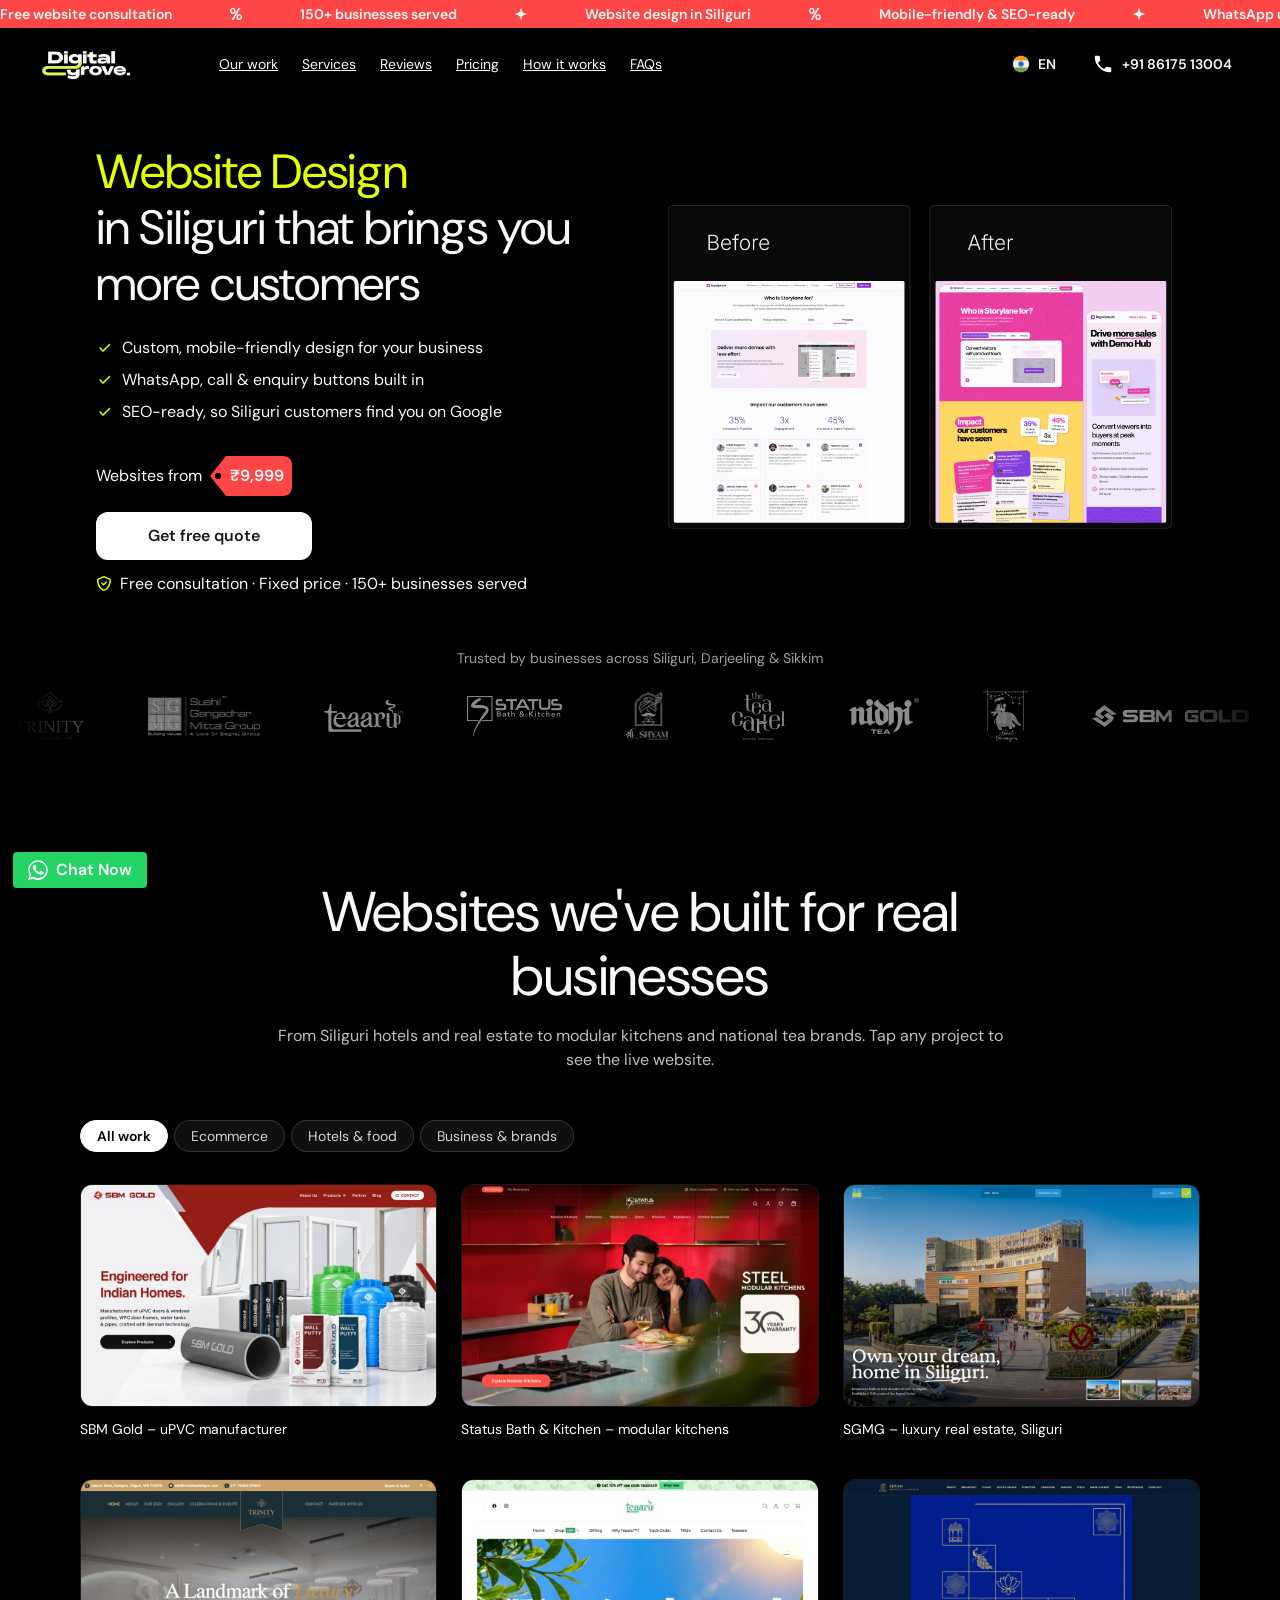
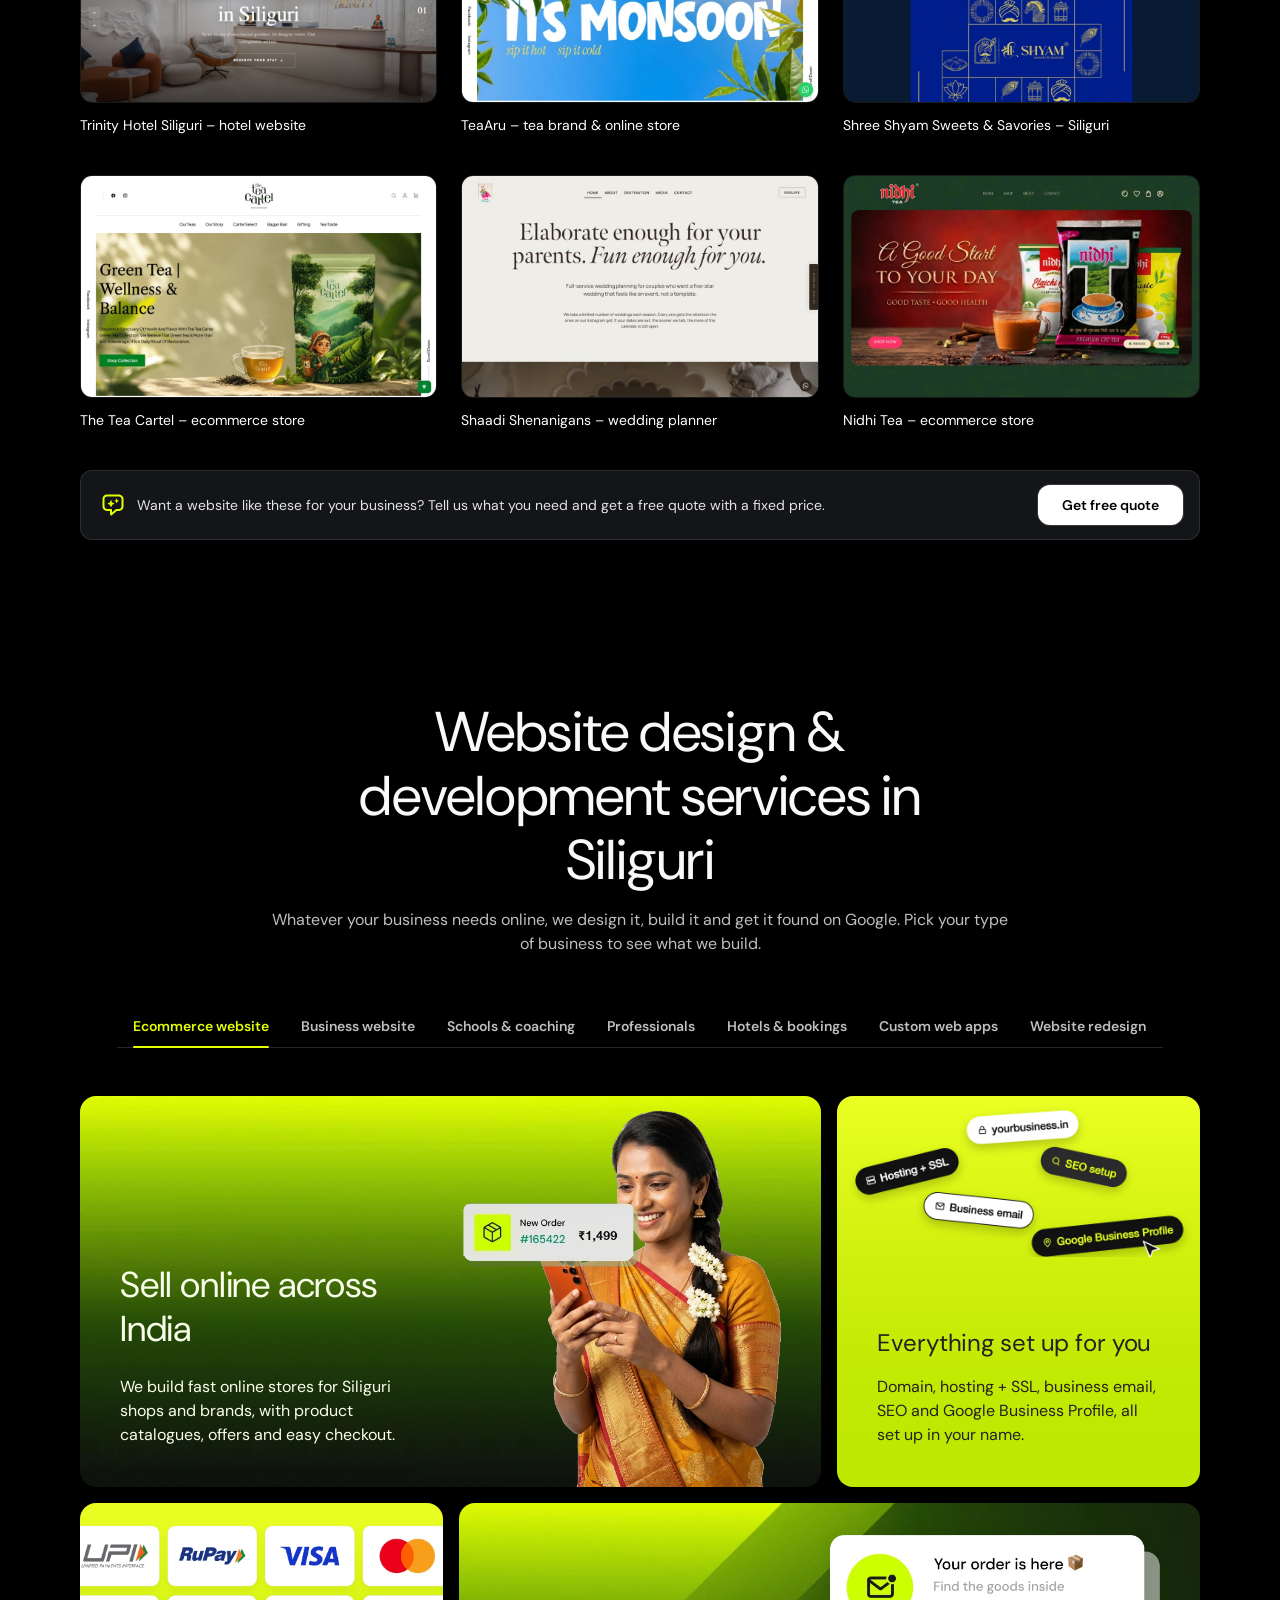
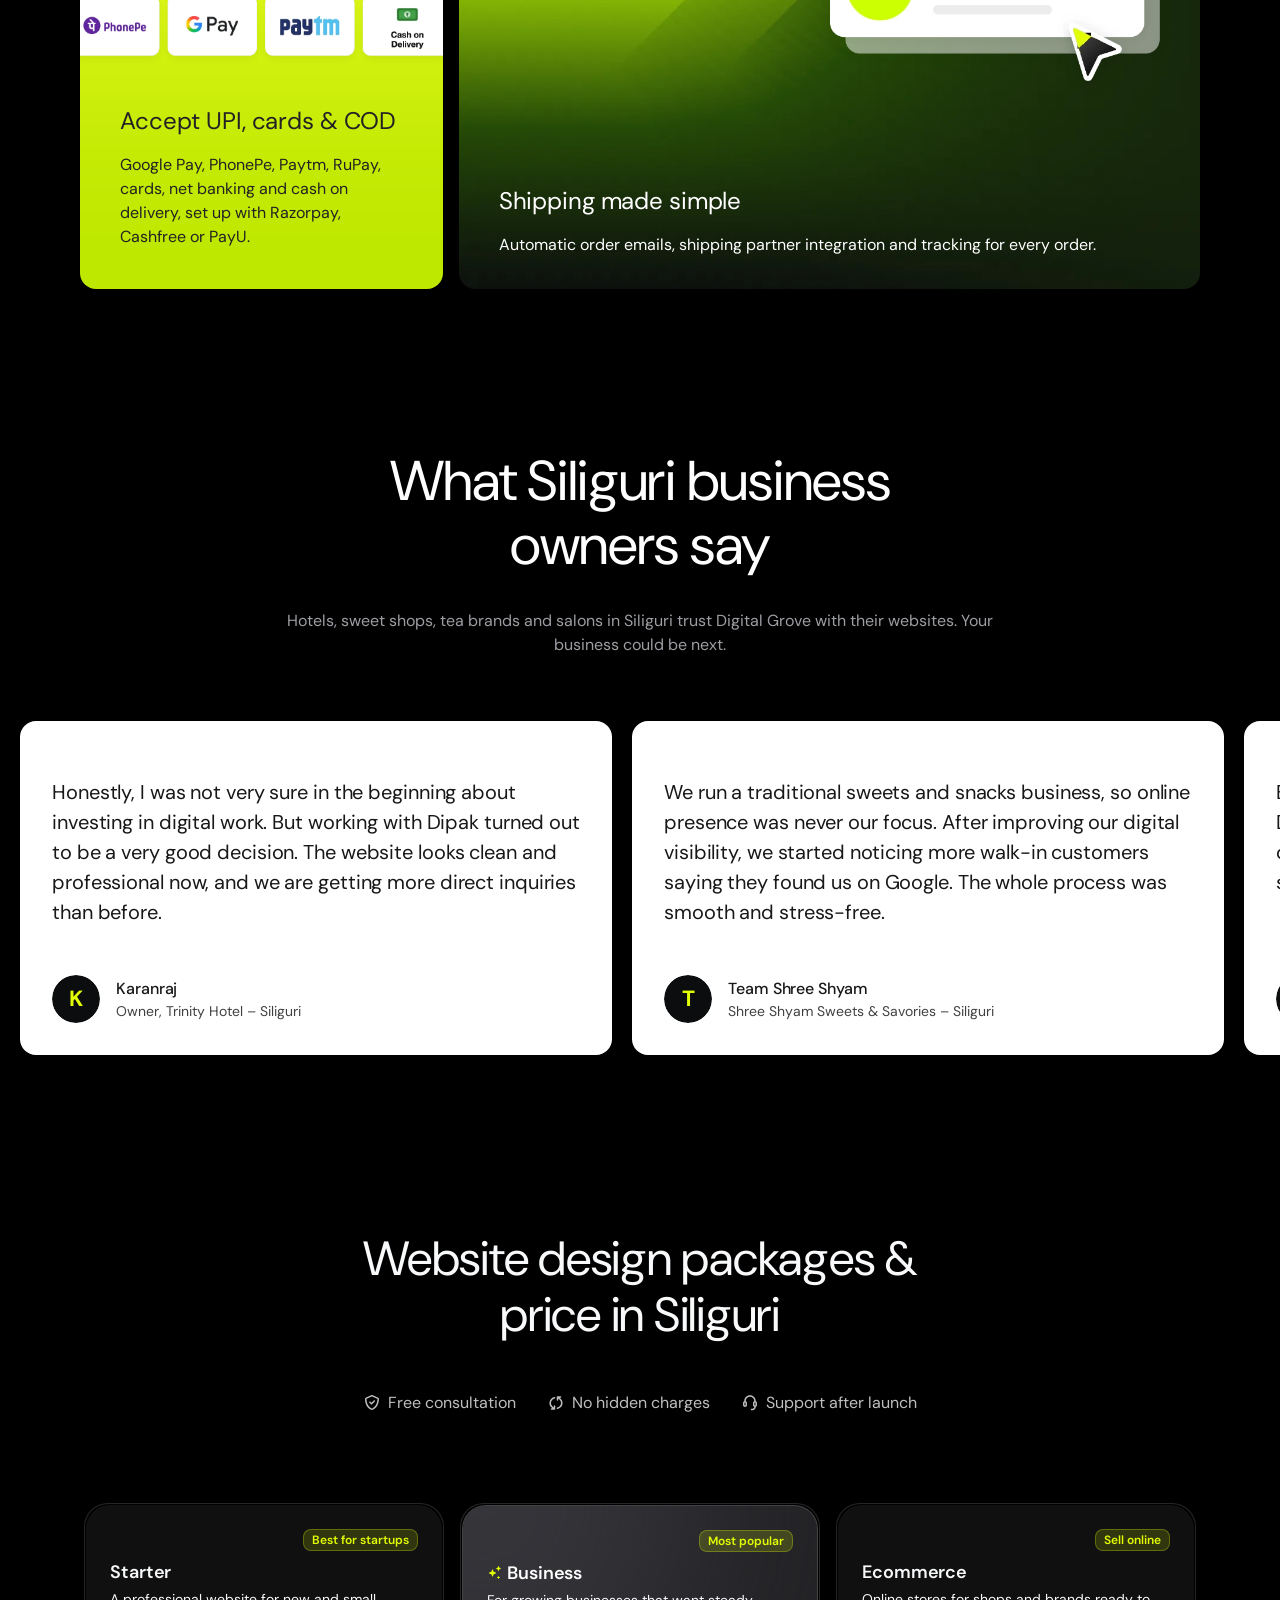
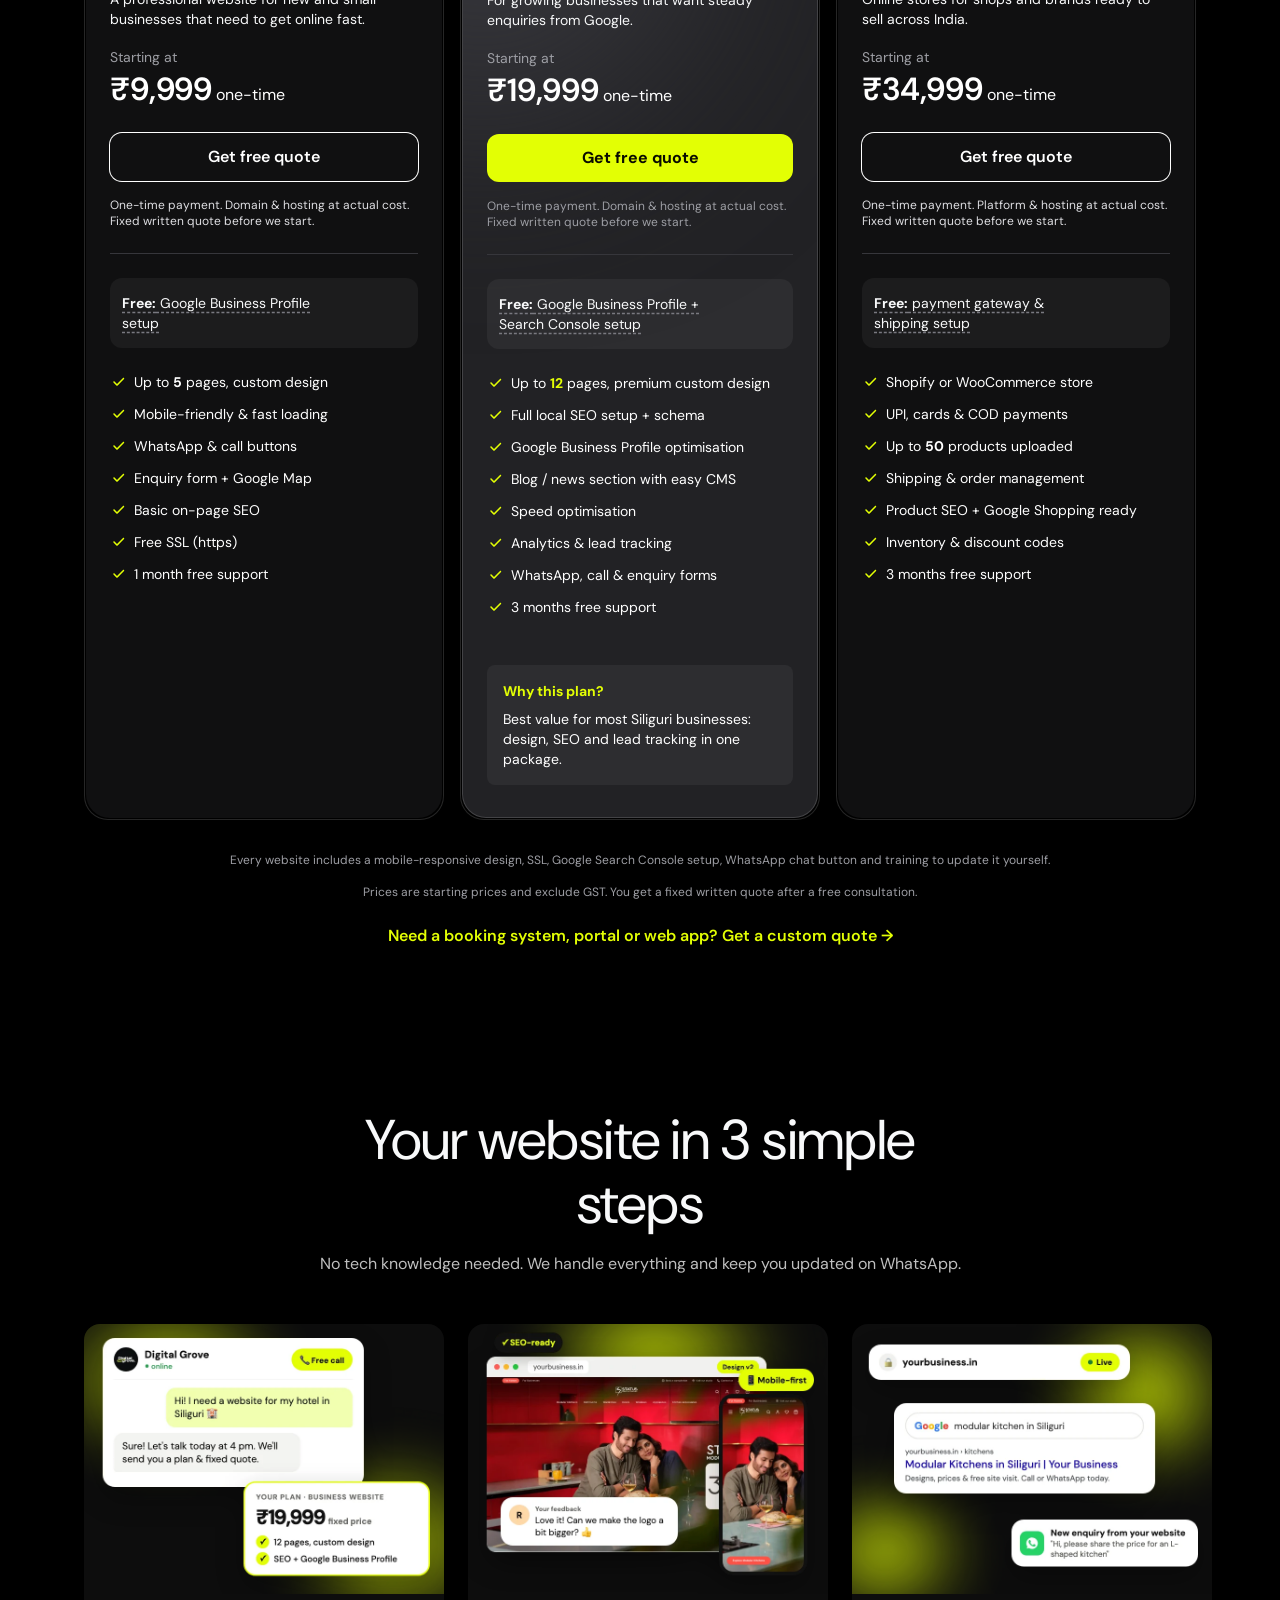
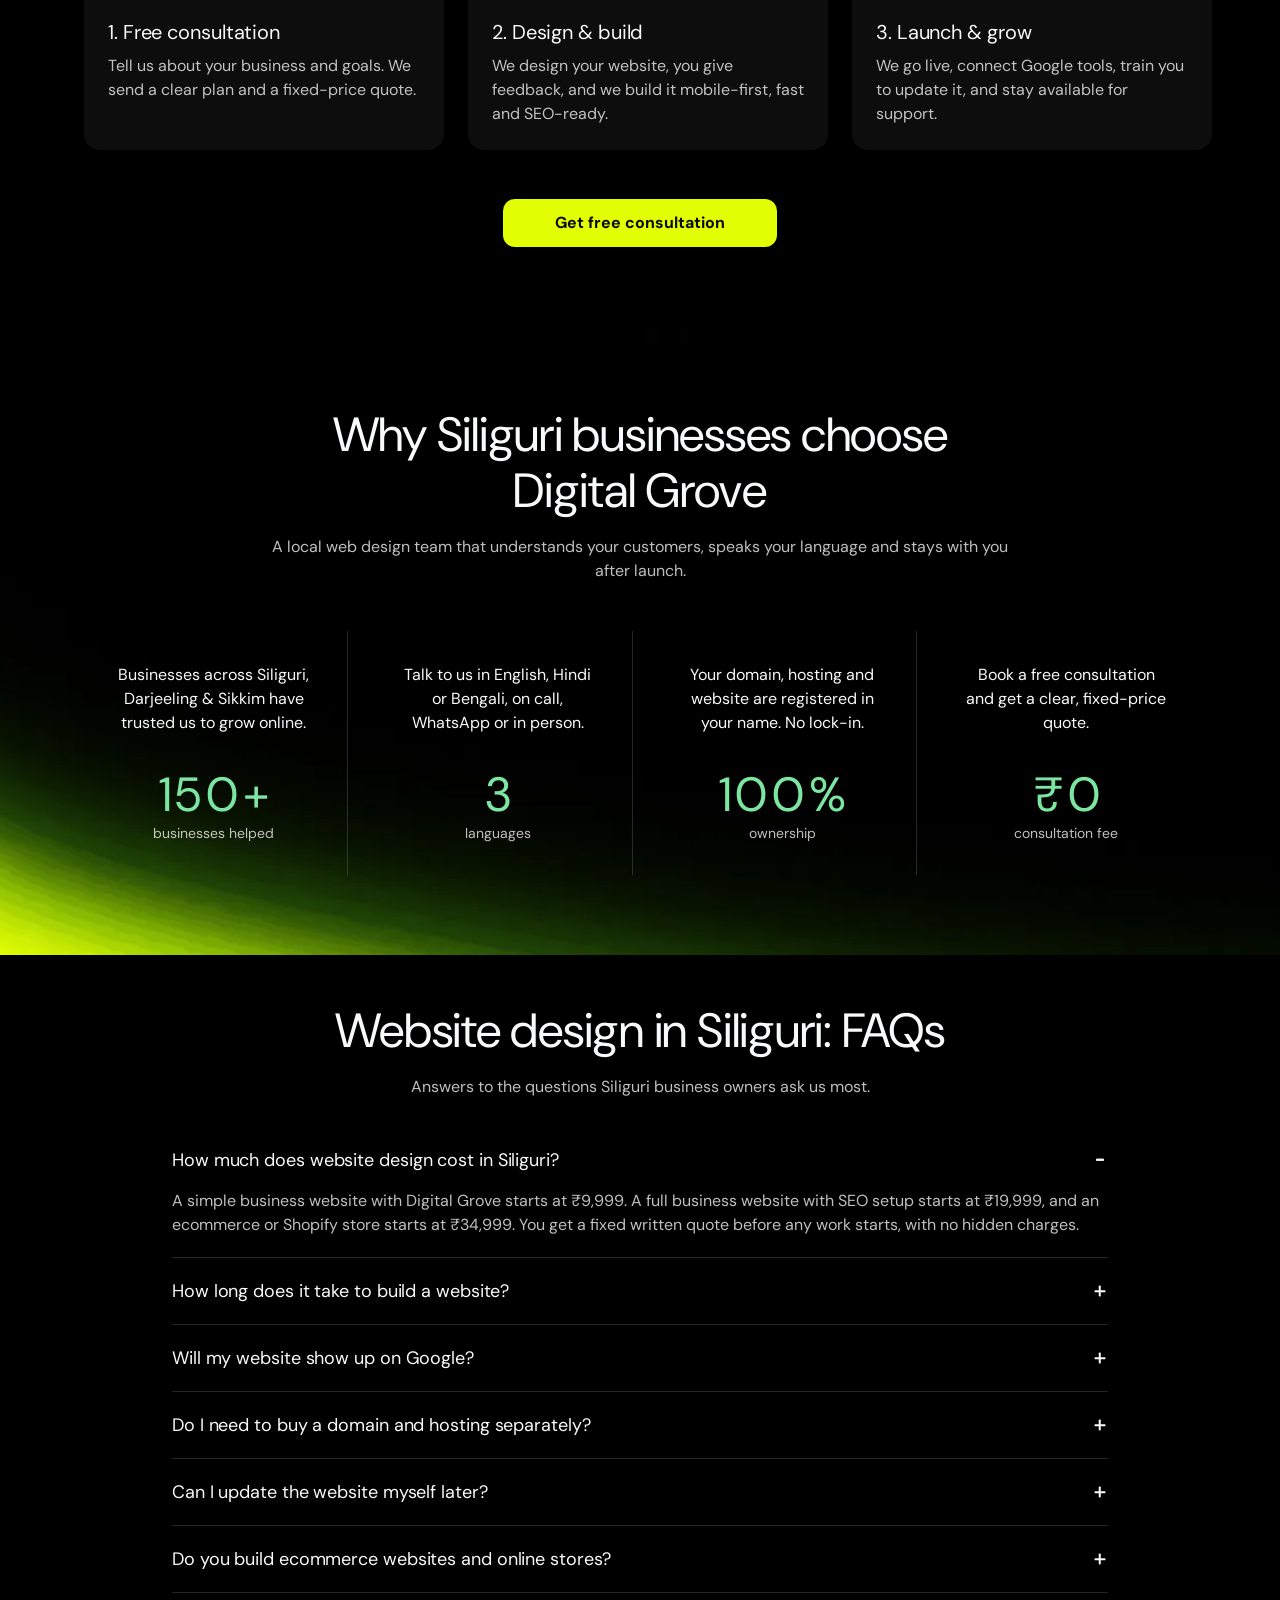
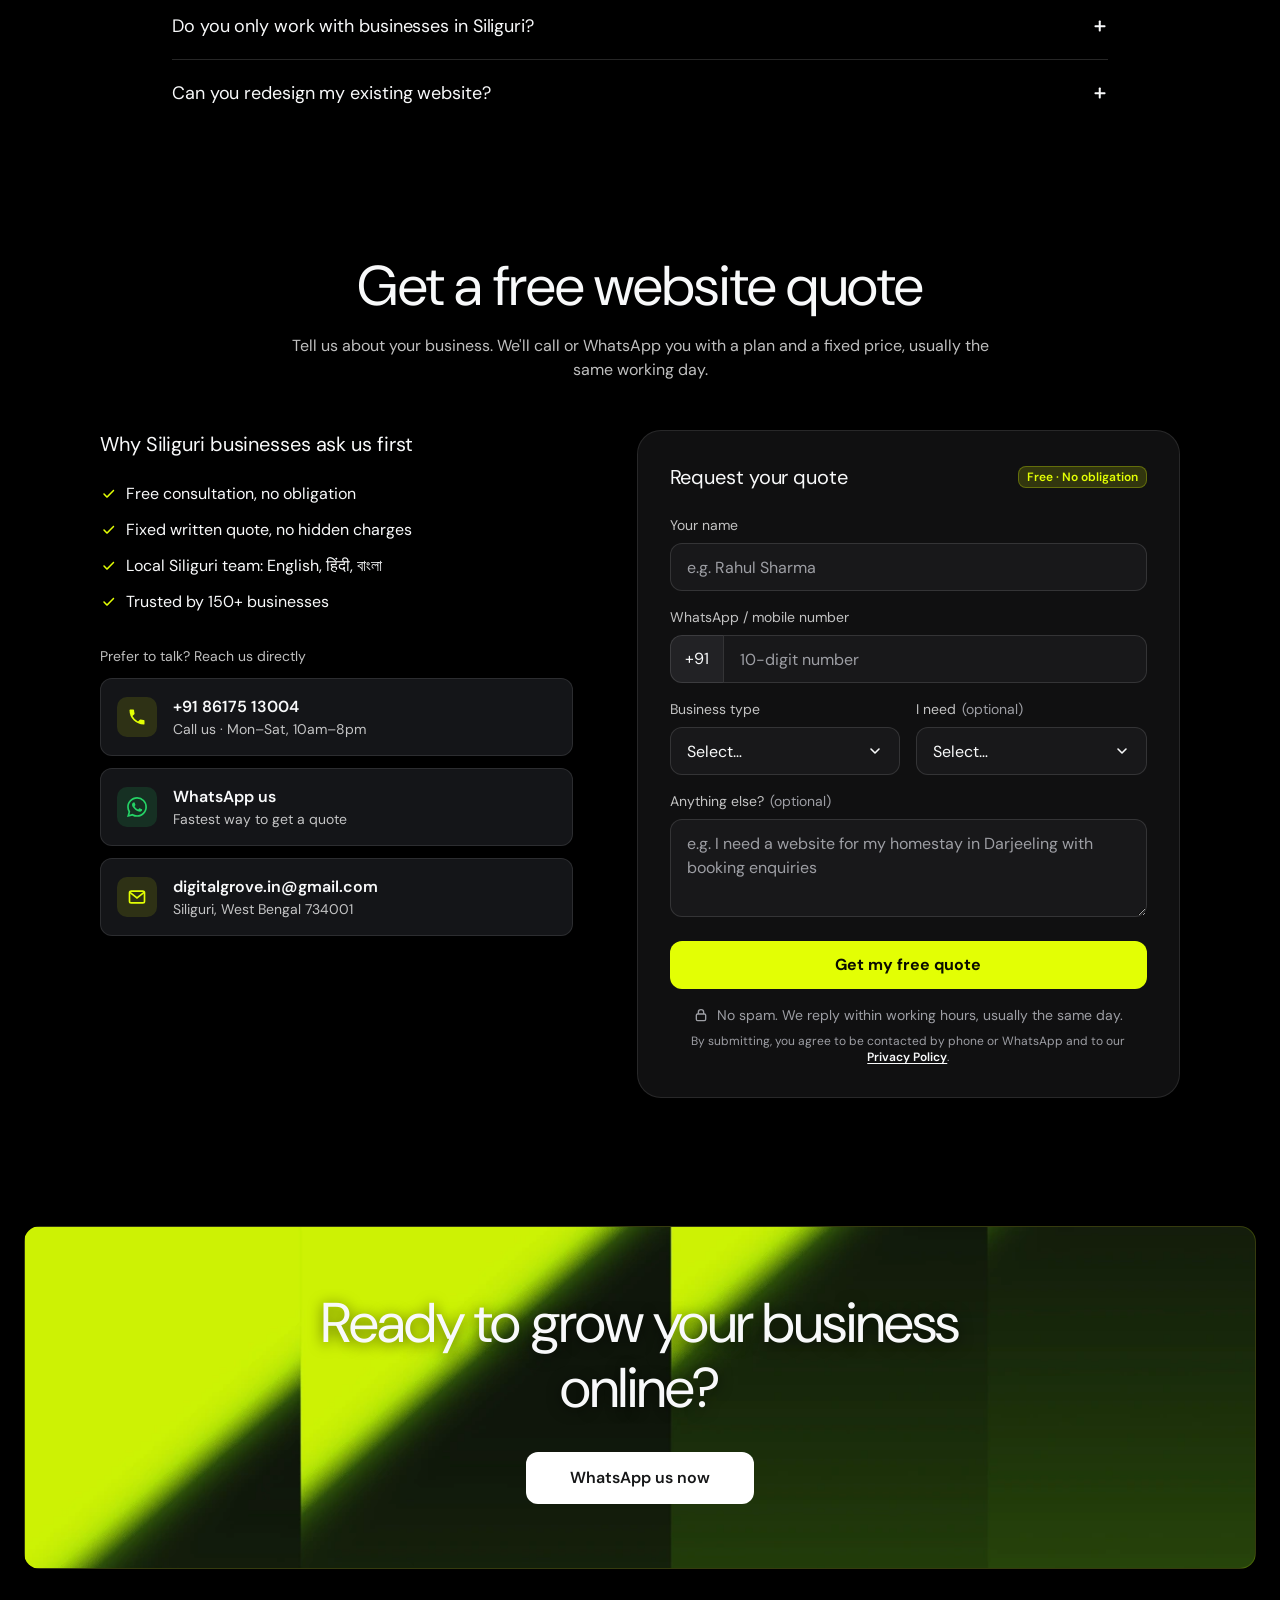
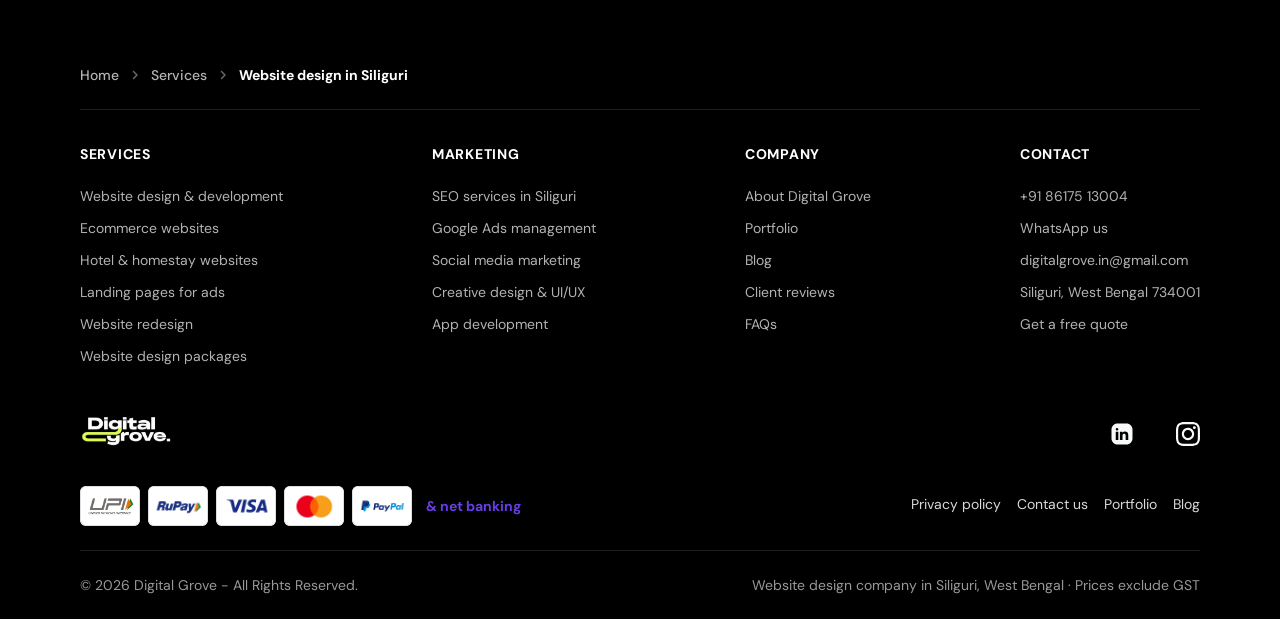
==== commit 74ada164: "refactor: add privacy policy page, update assets, and optimize image formats to WebP" ====
--- a/index.html
+++ b/index.html
@@ -56,11 +56,11 @@
   <link rel="stylesheet" href="https://cdn.jsdelivr.net/npm/bootstrap@5.3.3/dist/css/bootstrap.min.css">
 
   <!-- Preload Critical Above-The-Fold Hero Media -->
-  <link rel="preload" as="image" href="./assets/images/hero-before-after.gif" fetchpriority="high">
+  <link rel="preload" as="image" href="./assets/images/hero-before-after.webp" fetchpriority="high">
 
   <!-- Main Clean Stylesheet -->
   <link rel="stylesheet" href="./assets/css/style.css?v=9.0">
-  <link rel="stylesheet" href="./assets/css/lead.css?v=2.1">
+  <link rel="stylesheet" href="./assets/css/lead.css?v=2.5">
 
   <!-- ===================== Structured data (JSON-LD) ===================== -->
   <script type="application/ld+json">
@@ -475,21 +475,24 @@
           <div class="navigation-section__main-menu-wrapper">
             <div class="navigation-section__start">
               <div class="navigation-section__menu" data-qa="navigation-menu">
-                <a href="#pricing" class="navigation-section__menu-item navigation-section__menu-item--link h-t-body-2"
-                  data-click-id="dg-navigation-menu-pricing" data-qa="navigation-menu-item-pricing"
-                  aria-label="Pricing">Pricing</a>
+                <a href="#our-work" class="navigation-section__menu-item navigation-section__menu-item--link h-t-body-2"
+                  data-click-id="dg-navigation-menu-work" data-qa="navigation-menu-item-work" aria-label="Our work">Our
+                  work</a>
                 <a href="#sub-menu-build-anything"
                   class="navigation-section__menu-item navigation-section__menu-item--link h-t-body-2"
                   data-click-id="dg-navigation-menu-features" data-qa="navigation-menu-item-features"
                   aria-label="Services">Services</a>
+                <a href="#sub-menu-reviews"
+                  class="navigation-section__menu-item navigation-section__menu-item--link h-t-body-2"
+                  data-click-id="dg-navigation-menu-reviews" data-qa="navigation-menu-item-reviews"
+                  aria-label="Reviews">Reviews</a>
+                <a href="#pricing" class="navigation-section__menu-item navigation-section__menu-item--link h-t-body-2"
+                  data-click-id="dg-navigation-menu-pricing" data-qa="navigation-menu-item-pricing"
+                  aria-label="Pricing">Pricing</a>
                 <a href="#sub-menu-how-it-works"
                   class="navigation-section__menu-item navigation-section__menu-item--link h-t-body-2"
                   data-click-id="dg-navigation-menu-how-it-works" data-qa="navigation-menu-item-how-it-works"
                   aria-label="How it works">How it works</a>
-                <a href="#sub-menu-reviews"
-                  class="navigation-section__menu-item navigation-section__menu-item--link h-t-body-2"
-                  data-click-id="dg-navigation-menu-reviews" data-qa="navigation-menu-item-reviews"
-                  aria-label="Reviews">Reviews</a>
                 <a href="#sub-menu-faq"
                   class="navigation-section__menu-item navigation-section__menu-item--link h-t-body-2"
                   data-click-id="dg-navigation-menu-faq" data-qa="navigation-menu-item-faq" aria-label="FAQs">FAQs</a>
@@ -589,17 +592,20 @@
                   style="font-size:12px;background:rgba(227,255,4,0.16);color:#e3ff04;border:1px solid rgba(227,255,4,0.3);padding:2px 8px;border-radius:12px;font-weight:600;">Free
                   quote</span>
               </a>
+              <a href="#our-work" class="h-t-body-1"
+                style="color:var(--h-fg-neutral-default);text-decoration:none;font-weight:500;padding:14px 8px;border-bottom:1px solid rgba(255,255,255,0.06);">Our
+                work</a>
               <a href="#sub-menu-build-anything" class="h-t-body-1"
                 style="color:var(--h-fg-neutral-default);text-decoration:none;font-weight:500;padding:14px 8px;border-bottom:1px solid rgba(255,255,255,0.06);">Services</a>
+              <a href="#sub-menu-reviews" class="h-t-body-1"
+                style="color:var(--h-fg-neutral-default);text-decoration:none;font-weight:500;padding:14px 8px;border-bottom:1px solid rgba(255,255,255,0.06);">Reviews</a>
+              <a href="#pricing" class="h-t-body-1 mobile-nav-pricing-link"
+                style="color:var(--h-fg-neutral-default);text-decoration:none;font-weight:500;padding:14px 8px;border-bottom:1px solid rgba(255,255,255,0.06);">Pricing</a>
               <a href="#sub-menu-how-it-works" class="h-t-body-1"
                 style="color:var(--h-fg-neutral-default);text-decoration:none;font-weight:500;padding:14px 8px;border-bottom:1px solid rgba(255,255,255,0.06);">How
                 it works</a>
-              <a href="#sub-menu-reviews" class="h-t-body-1"
-                style="color:var(--h-fg-neutral-default);text-decoration:none;font-weight:500;padding:14px 8px;border-bottom:1px solid rgba(255,255,255,0.06);">Reviews</a>
               <a href="#sub-menu-faq" class="h-t-body-1"
                 style="color:var(--h-fg-neutral-default);text-decoration:none;font-weight:500;padding:14px 8px;border-bottom:1px solid rgba(255,255,255,0.06);">FAQs</a>
-              <a href="#pricing" class="h-t-body-1 mobile-nav-pricing-link"
-                style="color:var(--h-fg-neutral-default);text-decoration:none;font-weight:500;padding:14px 8px;border-bottom:1px solid rgba(255,255,255,0.06);">Pricing</a>
             </div>
             <div style="margin-top:24px;display:flex;flex-direction:column;gap:12px;">
               <a href="tel:+918617513004" class="h-button-v2 h-button-v2--outline-neutral" data-track="call"
@@ -664,12 +670,7 @@
                           class="h-hyperlink h-hyperlink--button h-hyperlink-button h-hyperlink-button--contain-neutral h-hyperlink-button--x-large h-hyperlink-button--full-width-below-small header__button"
                           style="" data-click-id="dg-ai_website_builder-header-cta_button"><span
                             class="h-typography h-t-button-1 h-hyperlink-button__text hyperlink-text"
-                            style="color:currentColor;">Get free quote</span></a><a href="https://wa.me/918617513004"
-                          target="_blank" rel="noopener" data-wa="hero" data-track="whatsapp"
-                          class="dg-hero-wa-btn"><svg width="22" height="22" viewBox="0 0 24 24" aria-hidden="true">
-                            <path fill="currentColor"
-                              d="M17.5 14.4c-.3-.15-1.75-.86-2.02-.96-.27-.1-.47-.15-.67.15-.2.3-.77.96-.94 1.16-.17.2-.35.22-.64.07-.3-.15-1.25-.46-2.38-1.47-.88-.79-1.47-1.76-1.65-2.06-.17-.3-.02-.46.13-.6.13-.14.3-.35.45-.52.15-.17.2-.3.3-.5.1-.2.05-.37-.03-.52-.07-.15-.67-1.6-.92-2.2-.24-.58-.49-.5-.67-.5h-.57c-.2 0-.52.07-.8.37-.27.3-1.04 1.02-1.04 2.48 0 1.46 1.07 2.88 1.22 3.08.15.2 2.1 3.2 5.08 4.48.71.31 1.27.49 1.7.63.72.23 1.37.2 1.88.12.57-.09 1.75-.72 2-1.41.25-.7.25-1.29.17-1.41-.07-.13-.27-.2-.57-.35zM12.05 21.8h-.01a9.87 9.87 0 01-5.03-1.38l-.36-.21-3.74.98 1-3.65-.24-.37a9.86 9.86 0 01-1.51-5.26c0-5.45 4.44-9.88 9.9-9.88 2.64 0 5.12 1.03 6.99 2.9a9.82 9.82 0 012.89 6.99c0 5.45-4.44 9.88-9.89 9.88zm8.41-18.3A11.81 11.81 0 0012.05 0C5.5 0 .16 5.34.16 11.9c0 2.1.55 4.14 1.59 5.95L.06 24l6.3-1.65a11.88 11.88 0 005.69 1.45h.01c6.55 0 11.89-5.34 11.89-11.9 0-3.18-1.24-6.16-3.49-8.41z" />
-                          </svg><span>WhatsApp us</span></a></div>
+                            style="color:currentColor;">Get free quote</span></a></div>
                       <div class="h-header-promo__features-list header__bottom-feature"><span
                           class="h-header-promo__features-list-item"><span class="h-icon" aria-hidden="true"
                             data-icon-name="ic-shield-checkmark-16" style="--h-icon-size:16px;"><svg width="16"
@@ -688,8 +689,8 @@
                     <div class="header__image-wrapper">
                       <div class="h-image h-image--rounded hero-landscape-media"
                         style="width:100%;overflow:hidden;border-radius:16px;border:none;box-shadow:0 20px 40px -15px rgba(0,0,0,0.6);">
-                        <img src="./assets/images/hero-before-after.gif"
-                          alt="Website redesign before and after by Digital Grove, website design company in Siliguri"
+                        <img src="./assets/images/hero-before-after.webp" width="1800" height="1200"
+                          alt="Website redesign before and after: an old website turned into a modern, mobile-friendly design"
                           style="width:100%;height:auto;display:block;border-radius:16px;border:none;" loading="eager"
                           fetchpriority="high">
                       </div>
@@ -712,7 +713,7 @@
                           alt="Trinity Hotel Siliguri logo – Digital Grove client" width="67" height="48"
                           style="height:48px;width:auto;" decoding="async"></div>
                       <div class="dg-brand-slider__item dg-brand-slider__item--logo"
-                        title="SGMG – Sushil Gangadhar Mittal Group"><img src="./assets/images/clients/sgmg-logo.png"
+                        title="SGMG – Sushil Gangadhar Mittal Group"><img src="./assets/images/clients/sgmg-logo.webp"
                           alt="SGMG – Sushil Gangadhar Mittal Group logo – Digital Grove client" width="112" height="40"
                           style="height:40px;width:auto;" decoding="async"></div>
                       <div class="dg-brand-slider__item dg-brand-slider__item--logo" title="TeaAru"><img
@@ -721,7 +722,8 @@
                       <div class="dg-brand-slider__item dg-brand-slider__item--logo" title="Status Bath &amp; Kitchen">
                         <img src="./assets/images/clients/status-bath-and-kitchen-logo.png"
                           alt="Status Bath &amp; Kitchen logo – Digital Grove client" width="94" height="40"
-                          style="height:40px;width:auto;" decoding="async"></div>
+                          style="height:40px;width:auto;" decoding="async">
+                      </div>
                       <div class="dg-brand-slider__item dg-brand-slider__item--logo"
                         title="Shree Shyam Sweets &amp; Savories"><img
                           src="./assets/images/clients/shree-shyam-sweets-logo.png"
@@ -746,11 +748,12 @@
                           src="./assets/images/clients/trinity-hotel-siliguri-logo.png" alt="" width="67" height="48"
                           style="height:48px;width:auto;" decoding="async"></div>
                       <div class="dg-brand-slider__item dg-brand-slider__item--logo" aria-hidden="true"
-                        title="SGMG – Sushil Gangadhar Mittal Group"><img src="./assets/images/clients/sgmg-logo.png"
+                        title="SGMG – Sushil Gangadhar Mittal Group"><img src="./assets/images/clients/sgmg-logo.webp"
                           alt="" width="112" height="40" style="height:40px;width:auto;" decoding="async"></div>
                       <div class="dg-brand-slider__item dg-brand-slider__item--logo" aria-hidden="true" title="TeaAru">
                         <img src="./assets/images/clients/teaaru-logo.png" alt="" width="79" height="32"
-                          style="height:32px;width:auto;" decoding="async"></div>
+                          style="height:32px;width:auto;" decoding="async">
+                      </div>
                       <div class="dg-brand-slider__item dg-brand-slider__item--logo" aria-hidden="true"
                         title="Status Bath &amp; Kitchen"><img
                           src="./assets/images/clients/status-bath-and-kitchen-logo.png" alt="" width="94" height="40"
@@ -776,11 +779,12 @@
                           src="./assets/images/clients/trinity-hotel-siliguri-logo.png" alt="" width="67" height="48"
                           style="height:48px;width:auto;" decoding="async"></div>
                       <div class="dg-brand-slider__item dg-brand-slider__item--logo" aria-hidden="true"
-                        title="SGMG – Sushil Gangadhar Mittal Group"><img src="./assets/images/clients/sgmg-logo.png"
+                        title="SGMG – Sushil Gangadhar Mittal Group"><img src="./assets/images/clients/sgmg-logo.webp"
                           alt="" width="112" height="40" style="height:40px;width:auto;" decoding="async"></div>
                       <div class="dg-brand-slider__item dg-brand-slider__item--logo" aria-hidden="true" title="TeaAru">
                         <img src="./assets/images/clients/teaaru-logo.png" alt="" width="79" height="32"
-                          style="height:32px;width:auto;" decoding="async"></div>
+                          style="height:32px;width:auto;" decoding="async">
+                      </div>
                       <div class="dg-brand-slider__item dg-brand-slider__item--logo" aria-hidden="true"
                         title="Status Bath &amp; Kitchen"><img
                           src="./assets/images/clients/status-bath-and-kitchen-logo.png" alt="" width="94" height="40"
@@ -809,6 +813,1223 @@
           </header>
           <div class="dg-sub-menu dg-sub-menu--under-banner theme-base theme-dg mode-dark"
             style="background:var(--h-color-neutral-1000);--background-color:var(--h-color-neutral-1000);">
+            <!-- ============================================================== -->
+            <!-- Pick a template. Make it yours. (Digital Grove AI Builder Section) -->
+            <!-- ============================================================== -->
+            <section class="dg-section-wrapper theme-base theme-dg mode-dark dg-horizons-templates-section u-spacing-2"
+              data-view-id="dg-ai_builder-remixable-templates-section"
+              style="background:#000000;--background-color:#000000;">
+              <div class="dg-section-wrapper__inner">
+                <div class="dg-headline h-grid" dir="ltr">
+                  <div class="dg-headline__top">
+                    <h2 class="h-t-title-0 dg-headline__title" style="max-width:800px;">Websites we've built for real
+                      businesses</h2>
+                    <div class="dg-headline__description h-t-body-1" style="">From Siliguri hotels and real estate to
+                      modular kitchens and national tea brands. Tap any project to see the live website.</div>
+                  </div>
+                </div>
+                <div class="dg-section-wrapper__body">
+                  <div class="dg-section-wrapper__content">
+                    <div id="our-work"></div>
+                    <div id="sub-menu-templates"
+                      class="h-scroll-anchor h-scroll-anchor--under-banner dg-horizons-templates-section__anchor"></div>
+                    <div class="theme-base theme-dg mode-dark u-border dg-horizons-templates-section__content"
+                      style="background:#0c0d0e;--background-color:#0c0d0e;border-color:rgba(255,255,255,0.12);">
+
+                      <!-- Category Tabs Header -->
+                      <div class="dg-templates-header__title-container">
+                        <div class="dg-templates-header__category-tabs" role="tablist">
+                          <button
+                            class="dg-badge-interactable h-t-body-2 dg-badge-interactable--small dg-templates-header__category-tab active"
+                            type="button" aria-pressed="true" data-category="all">
+                            <span class="dg-badge-interactable__label">All work</span>
+                          </button>
+                          <button
+                            class="dg-badge-interactable h-t-body-2 dg-badge-interactable--small dg-templates-header__category-tab"
+                            type="button" aria-pressed="false" data-category="ecommerce">
+                            <span class="dg-badge-interactable__label">Ecommerce</span>
+                          </button>
+                          <button
+                            class="dg-badge-interactable h-t-body-2 dg-badge-interactable--small dg-templates-header__category-tab"
+                            type="button" aria-pressed="false" data-category="hospitality">
+                            <span class="dg-badge-interactable__label">Hotels &amp; food</span>
+                          </button>
+                          <button
+                            class="dg-badge-interactable h-t-body-2 dg-badge-interactable--small dg-templates-header__category-tab"
+                            type="button" aria-pressed="false" data-category="business">
+                            <span class="dg-badge-interactable__label">Business &amp; brands</span>
+                          </button>
+                        </div>
+                      </div>
+
+                      <!-- 6 Template Cards Grid -->
+                      <div class="dg-horizons-templates-section__templates-container h-mt-24 h-mt-32-t">
+                        <!-- Project 1 -->
+                        <div class="h-horizons-templates-card" data-category="business">
+                          <div class="h-horizons-templates-card__media-container">
+                            <div class="h-image h-image--fit h-horizons-templates-card__media">
+                              <img class="u-border"
+                                src="./assets/images/portfolio/sbm-gold-upvc-manufacturer-website.jpg?v=3"
+                                alt="SBM Gold uPVC profiles manufacturer website" width="960" height="600"
+                                loading="lazy">
+                            </div>
+                            <div class="h-horizons-templates-card__media-overlay">
+                              <a href="https://sbmgold.com/" target="_blank" rel="noopener"
+                                class="h-button-v2 h-button-v2--outline-neutral h-horizons-templates-card__media-overlay-button dg-live-link"
+                                aria-label="View live website: SBM Gold – uPVC manufacturer">
+                                <span class="h-typography h-t-button-2 h-button-v2__text">View live site</span>
+                              </a>
+                            </div>
+                          </div>
+                          <p class="h-t-body-2 h-mt-12 dg-template-card-title">SBM Gold – uPVC manufacturer</p>
+                        </div>
+
+                        <!-- Project 2 -->
+                        <div class="h-horizons-templates-card" data-category="business">
+                          <div class="h-horizons-templates-card__media-container">
+                            <div class="h-image h-image--fit h-horizons-templates-card__media">
+                              <img class="u-border"
+                                src="./assets/images/portfolio/status-bath-and-kitchen-website.jpg?v=3"
+                                alt="Status Bath and Kitchen modular kitchen website designed by Digital Grove"
+                                width="960" height="600" loading="lazy">
+                            </div>
+                            <div class="h-horizons-templates-card__media-overlay">
+                              <a href="https://status-bath-and-kitchen.vercel.app/" target="_blank" rel="noopener"
+                                class="h-button-v2 h-button-v2--outline-neutral h-horizons-templates-card__media-overlay-button dg-live-link"
+                                aria-label="View live website: Status Bath &amp; Kitchen – modular kitchens">
+                                <span class="h-typography h-t-button-2 h-button-v2__text">View live site</span>
+                              </a>
+                            </div>
+                          </div>
+                          <p class="h-t-body-2 h-mt-12 dg-template-card-title">Status Bath &amp; Kitchen – modular
+                            kitchens</p>
+                        </div>
+
+                        <!-- Project 3 -->
+                        <div class="h-horizons-templates-card" data-category="business">
+                          <div class="h-horizons-templates-card__media-container">
+                            <div class="h-image h-image--fit h-horizons-templates-card__media">
+                              <img class="u-border"
+                                src="./assets/images/portfolio/sgmg-real-estate-siliguri-website.jpg?v=3"
+                                alt="SGMG Sushil Gangadhar Mittal Group real estate website in Siliguri by Digital Grove"
+                                width="960" height="600" loading="lazy">
+                            </div>
+                            <div class="h-horizons-templates-card__media-overlay">
+                              <a href="https://sgmg.vercel.app/" target="_blank" rel="noopener"
+                                class="h-button-v2 h-button-v2--outline-neutral h-horizons-templates-card__media-overlay-button dg-live-link"
+                                aria-label="View live website: SGMG – luxury real estate, Siliguri">
+                                <span class="h-typography h-t-button-2 h-button-v2__text">View live site</span>
+                              </a>
+                            </div>
+                          </div>
+                          <p class="h-t-body-2 h-mt-12 dg-template-card-title">SGMG – luxury real estate, Siliguri</p>
+                        </div>
+
+                        <!-- Project 4 -->
+                        <div class="h-horizons-templates-card" data-category="hospitality">
+                          <div class="h-horizons-templates-card__media-container">
+                            <div class="h-image h-image--fit h-horizons-templates-card__media">
+                              <img class="u-border"
+                                src="./assets/images/portfolio/trinity-hotel-siliguri-website.jpg?v=3"
+                                alt="Trinity Hotel Siliguri hotel website designed by Digital Grove" width="960"
+                                height="600" loading="lazy">
+                            </div>
+                            <div class="h-horizons-templates-card__media-overlay">
+                              <a href="https://trinityhotelsiliguri.com/" target="_blank" rel="noopener"
+                                class="h-button-v2 h-button-v2--outline-neutral h-horizons-templates-card__media-overlay-button dg-live-link"
+                                aria-label="View live website: Trinity Hotel Siliguri – hotel website">
+                                <span class="h-typography h-t-button-2 h-button-v2__text">View live site</span>
+                              </a>
+                            </div>
+                          </div>
+                          <p class="h-t-body-2 h-mt-12 dg-template-card-title">Trinity Hotel Siliguri – hotel website
+                          </p>
+                        </div>
+
+                        <!-- Project 5 -->
+                        <div class="h-horizons-templates-card" data-category="ecommerce">
+                          <div class="h-horizons-templates-card__media-container">
+                            <div class="h-image h-image--fit h-horizons-templates-card__media">
+                              <img class="u-border" src="./assets/images/portfolio/teaaru-tea-ecommerce-website.jpg?v=3"
+                                alt="TeaAru tea ecommerce website by Digital Grove" width="960" height="600"
+                                loading="lazy">
+                            </div>
+                            <div class="h-horizons-templates-card__media-overlay">
+                              <a href="https://www.teaaru.in/" target="_blank" rel="noopener"
+                                class="h-button-v2 h-button-v2--outline-neutral h-horizons-templates-card__media-overlay-button dg-live-link"
+                                aria-label="View live website: TeaAru – tea brand &amp; online store">
+                                <span class="h-typography h-t-button-2 h-button-v2__text">View live site</span>
+                              </a>
+                            </div>
+                          </div>
+                          <p class="h-t-body-2 h-mt-12 dg-template-card-title">TeaAru – tea brand &amp; online store</p>
+                        </div>
+
+                        <!-- Project 6 -->
+                        <div class="h-horizons-templates-card" data-category="hospitality">
+                          <div class="h-horizons-templates-card__media-container">
+                            <div class="h-image h-image--fit h-horizons-templates-card__media">
+                              <img class="u-border"
+                                src="./assets/images/portfolio/shree-shyam-sweets-siliguri-website.jpg?v=3"
+                                alt="Shree Shyam Sweets and Savories Siliguri website design" width="960" height="600"
+                                loading="lazy">
+                            </div>
+                            <div class="h-horizons-templates-card__media-overlay">
+                              <a href="https://shreeshyamsweets.com/" target="_blank" rel="noopener"
+                                class="h-button-v2 h-button-v2--outline-neutral h-horizons-templates-card__media-overlay-button dg-live-link"
+                                aria-label="View live website: Shree Shyam Sweets &amp; Savories – Siliguri">
+                                <span class="h-typography h-t-button-2 h-button-v2__text">View live site</span>
+                              </a>
+                            </div>
+                          </div>
+                          <p class="h-t-body-2 h-mt-12 dg-template-card-title">Shree Shyam Sweets &amp; Savories –
+                            Siliguri</p>
+                        </div>
+
+                        <!-- Project 7 -->
+                        <div class="h-horizons-templates-card" data-category="ecommerce">
+                          <div class="h-horizons-templates-card__media-container">
+                            <div class="h-image h-image--fit h-horizons-templates-card__media">
+                              <img class="u-border" src="./assets/images/portfolio/tea-cartel-ecommerce-website.jpg?v=3"
+                                alt="The Tea Cartel tea ecommerce website" width="960" height="600" loading="lazy">
+                            </div>
+                            <div class="h-horizons-templates-card__media-overlay">
+                              <a href="https://teacartel.in/" target="_blank" rel="noopener"
+                                class="h-button-v2 h-button-v2--outline-neutral h-horizons-templates-card__media-overlay-button dg-live-link"
+                                aria-label="View live website: The Tea Cartel – ecommerce store">
+                                <span class="h-typography h-t-button-2 h-button-v2__text">View live site</span>
+                              </a>
+                            </div>
+                          </div>
+                          <p class="h-t-body-2 h-mt-12 dg-template-card-title">The Tea Cartel – ecommerce store</p>
+                        </div>
+
+                        <!-- Project 8 -->
+                        <div class="h-horizons-templates-card" data-category="business">
+                          <div class="h-horizons-templates-card__media-container">
+                            <div class="h-image h-image--fit h-horizons-templates-card__media">
+                              <img class="u-border"
+                                src="./assets/images/portfolio/shaadi-shenanigans-wedding-planner-website.jpg?v=3"
+                                alt="Shaadi Shenanigans wedding planner website" width="960" height="600"
+                                loading="lazy">
+                            </div>
+                            <div class="h-horizons-templates-card__media-overlay">
+                              <a href="https://www.shaadishenanigans.com/" target="_blank" rel="noopener"
+                                class="h-button-v2 h-button-v2--outline-neutral h-horizons-templates-card__media-overlay-button dg-live-link"
+                                aria-label="View live website: Shaadi Shenanigans – wedding planner">
+                                <span class="h-typography h-t-button-2 h-button-v2__text">View live site</span>
+                              </a>
+                            </div>
+                          </div>
+                          <p class="h-t-body-2 h-mt-12 dg-template-card-title">Shaadi Shenanigans – wedding planner</p>
+                        </div>
+
+                        <!-- Project 9 -->
+                        <div class="h-horizons-templates-card" data-category="ecommerce">
+                          <div class="h-horizons-templates-card__media-container">
+                            <div class="h-image h-image--fit h-horizons-templates-card__media">
+                              <img class="u-border" src="./assets/images/portfolio/nidhi-tea-ecommerce-website.jpg?v=3"
+                                alt="Nidhi Tea ecommerce website" width="960" height="600" loading="lazy">
+                            </div>
+                            <div class="h-horizons-templates-card__media-overlay">
+                              <a href="https://nidhitea.com/" target="_blank" rel="noopener"
+                                class="h-button-v2 h-button-v2--outline-neutral h-horizons-templates-card__media-overlay-button dg-live-link"
+                                aria-label="View live website: Nidhi Tea – ecommerce store">
+                                <span class="h-typography h-t-button-2 h-button-v2__text">View live site</span>
+                              </a>
+                            </div>
+                          </div>
+                          <p class="h-t-body-2 h-mt-12 dg-template-card-title">Nidhi Tea – ecommerce store</p>
+                        </div>
+                      </div>
+
+                      <!-- Bottom AI CTA Box -->
+                      <div class="dg-horizons-templates-section__ai-cta">
+                        <div class="dg-horizons-templates-section__ai-cta-text">
+                          <span class="h-icon" aria-hidden="true"
+                            style="--h-icon-size:24px;color:#e3ff04;display:inline-flex;flex-shrink:0;">
+                            <svg width="24" height="24" viewBox="0 0 24 24" fill="none"
+                              xmlns="http://www.w3.org/2000/svg">
+                              <path
+                                d="M18 16V18H15.75L11.1221 22.1133L11.0439 22.1787C10.2468 22.7876 9.07867 22.2629 9.00391 21.2627L9 21.1611V18H6V16H11V19.5459L14.9893 16H18ZM20.5 13.5V6C20.5 4.61929 19.3807 3.5 18 3.5H6C4.61929 3.5 3.5 4.61929 3.5 6V13.5C3.5 14.8807 4.61929 16 6 16V18L5.76855 17.9941C3.46749 17.8776 1.62244 16.0325 1.50586 13.7314L1.5 13.5V6C1.5 3.51472 3.51472 1.5 6 1.5H18L18.2314 1.50586C20.6092 1.62632 22.5 3.59234 22.5 6V13.5C22.5 15.9077 20.6092 17.8737 18.2314 17.9941L18 18V16C19.3807 16 20.5 14.8807 20.5 13.5Z"
+                                fill="currentColor" />
+                              <path
+                                d="M10.3957 7.59527C10.2599 7.25096 9.77259 7.25096 9.6368 7.59527L8.92756 9.39357C8.8861 9.49869 8.80289 9.5819 8.69777 9.62336L6.89947 10.3326C6.55516 10.4684 6.55516 10.9557 6.89947 11.0915L8.69777 11.8007C8.80289 11.8422 8.8861 11.9254 8.92756 12.0305L9.63679 13.8288C9.77259 14.1731 10.2599 14.1731 10.3957 13.8288L11.1049 12.0305C11.1464 11.9254 11.2296 11.8422 11.3347 11.8007L13.133 11.0915C13.4773 10.9557 13.4773 10.4684 13.133 10.3326L11.3347 9.62336C11.2296 9.5819 11.1464 9.49869 11.1049 9.39357L10.3957 7.59527Z"
+                                fill="currentColor" />
+                              <path
+                                d="M15.8942 5.80521C15.8037 5.57567 15.4788 5.57567 15.3883 5.80521L14.9154 7.00408C14.8878 7.07416 14.8323 7.12963 14.7623 7.15727L13.5634 7.6301C13.3338 7.72063 13.3338 8.04549 13.5634 8.13602L14.7623 8.60884C14.8323 8.63648 14.8878 8.69195 14.9154 8.76204L15.3883 9.9609C15.4788 10.1904 15.8037 10.1904 15.8942 9.9609L16.367 8.76204C16.3947 8.69196 16.4501 8.63648 16.5202 8.60884L17.7191 8.13602C17.9486 8.04549 17.9486 7.72063 17.7191 7.6301L16.5202 7.15727C16.4501 7.12963 16.3947 7.07416 16.367 7.00408L15.8942 5.80521Z"
+                                fill="currentColor" />
+                            </svg>
+                          </span>
+                          <p class="h-t-body-2" style="margin:0;color:#e4e4e7;">Want a website like these for your
+                            business? Tell us what you need and get a free quote with a fixed price.</p>
+                        </div>
+                        <a href="#get-quote" aria-label="Get a free website quote" data-cta="work-cta"
+                          class="h-hyperlink h-hyperlink--button h-hyperlink-button h-hyperlink-button--outline-neutral dg-horizons-templates-cta-btn"
+                          data-click-id="dg-ai_builder-horizons_templates-ai_cta-create_with_ai_button">
+                          <span class="h-typography h-t-button-2 h-hyperlink-button__text hyperlink-text">Get free
+                            quote</span>
+                        </a>
+                      </div>
+                    </div>
+                  </div>
+                </div>
+              </div>
+            </section>
+            <section class="h-mixed-cards h-mixed-cards--painted theme-base theme-dg mode-dark u-spacing-2"
+              style="background:var(--h-color-neutral-1000);--background-color:var(--h-color-neutral-1000);"
+              data-view-id="dg-ai_website_builder-mixed-cards-section">
+              <div id="sub-menu-build-anything" class="h-scroll-anchor h-scroll-anchor--under-banner"></div>
+              <div class="dg-headline h-mb-16 h-mb-48-d h-grid" dir="ltr">
+                <div class="dg-headline__top">
+                  <h2 class="h-t-title-0 dg-headline__title" style="max-width:646px;">Website design &amp; development
+                    services in Siliguri</h2>
+                  <div class="dg-headline__description h-t-body-1" style="">Whatever your business needs online, we
+                    design it, build it and get it found on Google. Pick your type of business to see what we build.
+                  </div>
+                </div>
+              </div>
+              <div class="dg-tabs theme-base theme-dg direction mode-dark h-mixed-cards__switcher h-grid">
+                <div class="h-select dg-tabs__select mobile" aria-invalid="false" aria-disabled="false"
+                  data-click-sync="true">
+                  <div>
+                    <div style="position:relative;z-index:1000;">
+                      <div class="h-input-border h-select__border--large" style="">
+                        <div id="dg-tabs-select-v-0-6" class="h-select__field" role="combobox" tabindex="0"
+                          aria-disabled="false" aria-haspopup="true" aria-expanded="false"
+                          aria-controls="dg-tabs-select-v-0-6-dropdown" aria-label="Select an option">
+                          <div class="h-select__content"><span class="h-typography h-t-input h-select__selected"
+                              style="color:var(--h-select-color);">Ecommerce website</span></div>
+                        </div>
+                        <div class="h-select__trigger-area"><span class="h-icon h-select__arrow" aria-hidden="true"
+                            data-icon-name="ic-chevron-small-down-24"
+                            style="--h-icon-color:var(--h-fg-neutral-secondary);--h-icon-size:20px;"><svg width="24"
+                              height="24" viewBox="0 0 24 24" fill="none" xmlns="http://www.w3.org/2000/svg">
+                              <path
+                                d="M17.9571 10.4571C18.3476 10.0666 18.3476 9.43342 17.9571 9.04289C17.5666 8.65237 16.9334 8.65237 16.5429 9.04289L12 13.5858L7.45711 9.04289C7.06658 8.65237 6.43342 8.65237 6.04289 9.04289C5.65237 9.43342 5.65237 10.0666 6.04289 10.4571L11.2929 15.7071C11.6834 16.0976 12.3166 16.0976 12.7071 15.7071L17.9571 10.4571Z"
+                                fill="currentColor" />
+                            </svg>
+                          </span></div>
+                        <div id="dg-tabs-select-v-0-6-dropdown" class="h-select-dropdown"
+                          style="display:none;position:absolute;top:100%;left:0;right:0;background:#1d1e20;border:1px solid rgba(255,255,255,0.12);border-radius:12px;margin-top:4px;padding:8px 0;z-index:2000;box-shadow:0 12px 30px rgba(0,0,0,0.5);">
+                          <div class="h-select-option" data-index="0"
+                            style="padding:10px 16px;cursor:pointer;color:#f8f9fa;font-size:14px;font-weight:500;">
+                            Ecommerce website</div>
+                          <div class="h-select-option" data-index="1"
+                            style="padding:10px 16px;cursor:pointer;color:#f8f9fa;font-size:14px;font-weight:500;">
+                            Business website</div>
+                          <div class="h-select-option" data-index="2"
+                            style="padding:10px 16px;cursor:pointer;color:#f8f9fa;font-size:14px;font-weight:500;">
+                            Schools &amp; coaching</div>
+                          <div class="h-select-option" data-index="3"
+                            style="padding:10px 16px;cursor:pointer;color:#f8f9fa;font-size:14px;font-weight:500;">
+                            Professionals</div>
+                          <div class="h-select-option" data-index="4"
+                            style="padding:10px 16px;cursor:pointer;color:#f8f9fa;font-size:14px;font-weight:500;">
+                            Hotels &amp; bookings</div>
+                          <div class="h-select-option" data-index="5"
+                            style="padding:10px 16px;cursor:pointer;color:#f8f9fa;font-size:14px;font-weight:500;">
+                            Custom web apps</div>
+                          <div class="h-select-option" data-index="6"
+                            style="padding:10px 16px;cursor:pointer;color:#f8f9fa;font-size:14px;font-weight:500;">
+                            Website redesign</div>
+                        </div>
+                      </div>
+                    </div>
+                  </div>
+                  <div class="h-select__empty-space"></div>
+                </div>
+                <div class="desktop dg-tabs__tabs">
+                  <div class="h-tabs h-tabs--primary" role="tablist" tabindex="0" aria-label="Tabs"
+                    style="scrollbar-width:none;">
+                    <div class="h-tabs__content" role="presentation">
+                      <div class="h-tabs__tab h-tabs__tab--active" role="tab" aria-selected="true" tabindex="-1"><span
+                          class="h-tabs__body" style=""><span class="h-typography h-t-body-2-bold"
+                            style="color:var(--h-tabs-color-active);">Ecommerce website</span></span></div>
+                      <div class="h-tabs__tab" role="tab" aria-selected="false" tabindex="-1"><span class="h-tabs__body"
+                          style=""><span class="h-typography h-t-body-2-bold"
+                            style="color:var(--h-tabs-color);">Business website</span></span></div>
+                      <div class="h-tabs__tab" role="tab" aria-selected="false" tabindex="-1"><span class="h-tabs__body"
+                          style=""><span class="h-typography h-t-body-2-bold" style="color:var(--h-tabs-color);">Schools
+                            &amp; coaching</span></span></div>
+                      <div class="h-tabs__tab" role="tab" aria-selected="false" tabindex="-1"><span class="h-tabs__body"
+                          style=""><span class="h-typography h-t-body-2-bold"
+                            style="color:var(--h-tabs-color);">Professionals</span></span></div>
+                      <div class="h-tabs__tab" role="tab" aria-selected="false" tabindex="-1"><span class="h-tabs__body"
+                          style=""><span class="h-typography h-t-body-2-bold" style="color:var(--h-tabs-color);">Hotels
+                            &amp; bookings</span></span></div>
+                      <div class="h-tabs__tab" role="tab" aria-selected="false" tabindex="-1"><span class="h-tabs__body"
+                          style=""><span class="h-typography h-t-body-2-bold" style="color:var(--h-tabs-color);">Custom
+                            web apps</span></span></div>
+                      <div class="h-tabs__tab" role="tab" aria-selected="false" tabindex="-1"><span class="h-tabs__body"
+                          style=""><span class="h-typography h-t-body-2-bold" style="color:var(--h-tabs-color);">Website
+                            redesign</span></span></div>
+                    </div>
+                  </div>
+                </div>
+              </div>
+              <div class="h-mixed-cards__content h-grid">
+                <div class="h-mixed-cards__two-thirds" style="">
+                  <div class="h-mixed-two-third-card h-mixed-two-third-card--bg-image-dynamic"
+                    data-click-id="digital-products-first-card"
+                    style="background-image:url(./assets/images/bg-card-launch-desktop.webp?v=neon2);background-size:cover;background-position:center;background-repeat:no-repeat;--background-image-dynamic:url(./assets/images/bg-card-launch-desktop.webp?v=neon2);--background-image-mobile:url(./assets/images/bg-card-launch-mobile.webp?v=neon2);">
+                    <div class="h-mixed-two-third-card__content">
+                      <div class="h-mixed-two-third-card__left h-mixed-two-third-card__left--text-align-bottom">
+                        <h3 class="h-mixed-two-third-card__title h-t-title-2">Sell online across India</h3>
+                        <div class="h-mixed-two-third-card__description">We build fast online stores for Siliguri shops
+                          and brands, with product catalogues, offers and easy checkout.</div>
+                      </div>
+                      <div class="h-mixed-two-third-card__right">
+                        <div class="h-image h-mixed-two-third-card__desktop-image"><img class="" style=""
+                            src="./assets/images/card-store-selling-desktop.webp?v=indian2"
+                            srcset="./assets/images/card-store-selling-desktop.webp?v=indian2"
+                            alt="Ecommerce website development in Siliguri" loading="lazy" fetchpriority="low"></div>
+                        <div class="h-image h-mixed-two-third-card__mobile-image"><img class="" style=""
+                            src="./assets/images/card-store-selling-mobile.webp?v=indian2"
+                            srcset="./assets/images/card-store-selling-mobile.webp?v=indian2" alt="" loading="lazy"
+                            fetchpriority="low"></div>
+                      </div>
+                    </div>
+                  </div>
+                </div>
+                <div class="h-mixed-cards__one-third" style="">
+                  <div
+                    class="h-mixed-one-third-card h-mixed-one-third-card--bg-h-color-primary-100 h-mixed-one-third-card--bg-image-dynamic h-mixed-one-third-card--reverse"
+                    data-click-id="digital-products-second-card"
+                    style="background-image:url(./assets/images/bg-card-neon-desktop.png?v=neon3);background-size:cover;background-position:center;background-repeat:no-repeat;--background-image-dynamic:url(./assets/images/bg-card-neon-desktop.png?v=neon3);--background-image-mobile:url(./assets/images/bg-card-neon-mobile.png?v=neon3);">
+                    <div class="h-mixed-one-third-card__left h-mixed-one-third-card__left--text-align-bottom">
+                      <div class="h-mixed-one-third-card__title">
+                        <h3 class="h-t-heading-1-regular">Everything set up for you</h3>
+                        <p class="h-mixed-one-third-card__description">Domain, hosting + SSL, business email, SEO and
+                          Google Business Profile, all set up in your name.</p>
+                      </div>
+                    </div>
+                    <div class="h-image h-mixed-one-third-card__media h-mixed-one-third-card__desktop-image"><img
+                        class="" style="" src="./assets/images/card-setup-everything-desktop.webp?v=2"
+                        srcset="./assets/images/card-setup-everything-desktop.webp?v=2"
+                        alt="Domain, hosting, SSL, business email, SEO and Google Business Profile setup" loading="lazy"
+                        fetchpriority="low"></div>
+                    <div class="h-image h-mixed-one-third-card__mobile-image"><img class="" style=""
+                        src="./assets/images/card-setup-everything-mobile.webp?v=2"
+                        srcset="./assets/images/card-setup-everything-mobile.webp?v=2" alt="" loading="lazy"
+                        fetchpriority="low"></div>
+                  </div>
+                </div>
+                <div class="h-mixed-cards__one-third" style="">
+                  <div
+                    class="h-mixed-one-third-card h-mixed-one-third-card--bg-h-color-primary-100 h-mixed-one-third-card--bg-image-dynamic h-mixed-one-third-card--reverse"
+                    data-click-id="digital-products-third-card"
+                    style="background-image:url(./assets/images/bg-card-neon-desktop.png?v=neon3);background-size:cover;background-position:center;background-repeat:no-repeat;--background-image-dynamic:url(./assets/images/bg-card-neon-desktop.png?v=neon3);--background-image-mobile:url(./assets/images/bg-card-neon-mobile.png?v=neon3);">
+                    <div class="h-mixed-one-third-card__left h-mixed-one-third-card__left--text-align-bottom">
+                      <div class="h-mixed-one-third-card__title">
+                        <h3 class="h-t-heading-1-regular">Accept UPI, cards &amp; COD</h3>
+                        <p class="h-mixed-one-third-card__description">Google Pay, PhonePe, Paytm, RuPay, cards, net
+                          banking and cash on delivery, set up with Razorpay, Cashfree or PayU.</p>
+                      </div>
+                    </div>
+                    <div class="h-image h-mixed-one-third-card__media h-mixed-one-third-card__desktop-image"><img
+                        class="" style="" src="./assets/images/card-payments-india-desktop.webp?v=2"
+                        srcset="./assets/images/card-payments-india-desktop.webp?v=2"
+                        alt="UPI, Google Pay, PhonePe, Paytm, RuPay, Visa, Mastercard, net banking and cash on delivery payments"
+                        loading="lazy" fetchpriority="low"></div>
+                    <div class="h-image h-mixed-one-third-card__mobile-image"><img class="" style=""
+                        src="./assets/images/card-payments-india-mobile.webp?v=2"
+                        srcset="./assets/images/card-payments-india-mobile.webp?v=2" alt="" loading="lazy"
+                        fetchpriority="low"></div>
+                  </div>
+                </div>
+                <div class="h-mixed-cards__two-thirds" style="">
+                  <div
+                    class="h-mixed-large-card h-mixed-large-card--bg-image-dynamic h-mixed-large-card--text-color-h-color-neutral-0 h-mixed-large-card--reverse"
+                    style="background-image:url(./assets/images/bg-card-deliver-desktop.webp?v=neon2);background-size:cover;background-position:center;background-repeat:no-repeat;--background-image-dynamic:url(./assets/images/bg-card-deliver-desktop.webp?v=neon2);--background-image-mobile:url(./assets/images/bg-card-deliver-mobile.webp?v=neon2);"
+                    data-click-id="digital-products-fourth-card">
+                    <div class="h-mixed-large-card__content">
+                      <h3 class="h-t-heading-1-regular">Shipping made simple</h3>
+                      <div class="h-t-body-1">Automatic order emails, shipping partner integration and tracking for
+                        every order.</div>
+                    </div>
+                    <div class="h-image h-mixed-large-card__image h-mixed-large-card__desktop-image"><img class=""
+                        style="" src="./assets/images/card-store-delivery-desktop.webp"
+                        srcset="./assets/images/card-store-delivery-desktop.webp" alt="Order and shipping notifications"
+                        loading="lazy" fetchpriority="low"></div>
+                    <div class="h-image h-mixed-large-card__mobile-image"><img class="" style=""
+                        src="./assets/images/card-store-delivery-mobile.webp"
+                        srcset="./assets/images/card-store-delivery-mobile.webp" alt="" loading="lazy"
+                        fetchpriority="low"></div>
+                  </div>
+                </div>
+                <div class="h-mixed-cards__two-thirds" style="display:none;">
+                  <div class="h-mixed-two-third-card h-mixed-two-third-card--bg-image-dynamic"
+                    data-click-id="business-first-card"
+                    style="background-image:url(./assets/images/bg-card-launch-desktop.webp?v=neon2);background-size:cover;background-position:center;background-repeat:no-repeat;--background-image-dynamic:url(./assets/images/bg-card-launch-desktop.webp?v=neon2);--background-image-mobile:url(./assets/images/bg-card-launch-mobile.webp?v=neon2);">
+                    <div class="h-mixed-two-third-card__content">
+                      <div class="h-mixed-two-third-card__left h-mixed-two-third-card__left--text-align-bottom">
+                        <h3 class="h-mixed-two-third-card__title h-t-title-2">Get more enquiries</h3>
+                        <div class="h-mixed-two-third-card__description">A professional website that turns visitors into
+                          calls, WhatsApp messages and walk-in customers.</div>
+                      </div>
+                      <div class="h-mixed-two-third-card__right">
+                        <div class="h-image h-mixed-two-third-card__desktop-image"><img class="" style=""
+                            src="./assets/images/card-business-grow-desktop.webp?v=indian1"
+                            srcset="./assets/images/card-business-grow-desktop.webp?v=indian1"
+                            alt="Business website design in Siliguri" loading="lazy" fetchpriority="low"></div>
+                        <div class="h-image h-mixed-two-third-card__mobile-image"><img class="" style=""
+                            src="./assets/images/card-business-grow-mobile.webp?v=indian1"
+                            srcset="./assets/images/card-business-grow-mobile.webp?v=indian1" alt="" loading="lazy"
+                            fetchpriority="low"></div>
+                      </div>
+                    </div>
+                  </div>
+                </div>
+                <div class="h-mixed-cards__one-third" style="display:none;">
+                  <div
+                    class="h-mixed-one-third-card h-mixed-one-third-card--bg-h-color-primary-100 h-mixed-one-third-card--bg-image-dynamic h-mixed-one-third-card--reverse"
+                    data-click-id="business-second-card"
+                    style="background-image:url(./assets/images/bg-card-neon-desktop.png?v=neon3);background-size:cover;background-position:center;background-repeat:no-repeat;--background-image-dynamic:url(./assets/images/bg-card-neon-desktop.png?v=neon3);--background-image-mobile:url(./assets/images/bg-card-neon-mobile.png?v=neon3);">
+                    <div class="h-mixed-one-third-card__left h-mixed-one-third-card__left--text-align-bottom">
+                      <div class="h-mixed-one-third-card__title">
+                        <h3 class="h-t-heading-1-regular">Everything set up for you</h3>
+                        <p class="h-mixed-one-third-card__description">Domain, hosting + SSL, business email, SEO and
+                          Google Business Profile, all set up in your name.</p>
+                      </div>
+                    </div>
+                    <div class="h-image h-mixed-one-third-card__media h-mixed-one-third-card__desktop-image"><img
+                        class="" style="" src="./assets/images/card-setup-everything-desktop.webp?v=2"
+                        srcset="./assets/images/card-setup-everything-desktop.webp?v=2"
+                        alt="Domain, hosting, SSL, business email, SEO and Google Business Profile setup" loading="lazy"
+                        fetchpriority="low"></div>
+                    <div class="h-image h-mixed-one-third-card__mobile-image"><img class="" style=""
+                        src="./assets/images/card-setup-everything-mobile.webp?v=2"
+                        srcset="./assets/images/card-setup-everything-mobile.webp?v=2" alt="" loading="lazy"
+                        fetchpriority="low"></div>
+                  </div>
+                </div>
+                <div class="h-mixed-cards__one-third" style="display:none;">
+                  <div
+                    class="h-mixed-one-third-card h-mixed-one-third-card--bg-h-color-primary-100 h-mixed-one-third-card--bg-image-dynamic h-mixed-one-third-card--reverse"
+                    data-click-id="business-third-card"
+                    style="background-image:url(./assets/images/bg-card-neon-desktop.png?v=neon3);background-size:cover;background-position:center;background-repeat:no-repeat;--background-image-dynamic:url(./assets/images/bg-card-neon-desktop.png?v=neon3);--background-image-mobile:url(./assets/images/bg-card-neon-mobile.png?v=neon3);">
+                    <div class="h-mixed-one-third-card__left h-mixed-one-third-card__left--text-align-bottom">
+                      <div class="h-mixed-one-third-card__title">
+                        <h3 class="h-t-heading-1-regular">Get found on Google</h3>
+                        <p class="h-mixed-one-third-card__description">Local SEO and Google Business Profile setup so
+                          people searching in Siliguri find you first.</p>
+                      </div>
+                    </div>
+                    <div class="h-image h-mixed-one-third-card__media h-mixed-one-third-card__desktop-image"><img
+                        class="" style="" src="./assets/images/card-business-seo-desktop.png"
+                        srcset="./assets/images/card-business-seo-desktop.png" alt="Local SEO for Siliguri businesses"
+                        loading="lazy" fetchpriority="low"></div>
+                    <div class="h-image h-mixed-one-third-card__mobile-image"><img class="" style=""
+                        src="./assets/images/card-business-seo-mobile.webp"
+                        srcset="./assets/images/card-business-seo-mobile.webp" alt="" loading="lazy"
+                        fetchpriority="low"></div>
+                  </div>
+                </div>
+                <div class="h-mixed-cards__two-thirds" style="display:none;">
+                  <div
+                    class="h-mixed-large-card h-mixed-large-card--bg-image-dynamic h-mixed-large-card--text-color-h-color-neutral-0 h-mixed-large-card--reverse"
+                    style="background-image:url(./assets/images/bg-card-deliver-desktop.webp?v=neon2);background-size:cover;background-position:center;background-repeat:no-repeat;--background-image-dynamic:url(./assets/images/bg-card-deliver-desktop.webp?v=neon2);--background-image-mobile:url(./assets/images/bg-card-deliver-mobile.webp?v=neon2);"
+                    data-click-id="business-fourth-card">
+                    <div class="h-mixed-large-card__content">
+                      <h3 class="h-t-heading-1-regular">Looks great on every phone</h3>
+                      <div class="h-t-body-1">Every website is designed mobile-first and tested on phones, tablets and
+                        desktops.</div>
+                    </div>
+                    <div class="h-image h-mixed-large-card__image h-mixed-large-card__desktop-image"><img class=""
+                        style="" src="./assets/images/card-business-responsive-desktop.webp"
+                        srcset="./assets/images/card-business-responsive-desktop.webp"
+                        alt="Mobile-friendly responsive website design" loading="lazy" fetchpriority="low"></div>
+                    <div class="h-image h-mixed-large-card__mobile-image"><img class="" style=""
+                        src="./assets/images/card-business-responsive-mobile.webp"
+                        srcset="./assets/images/card-business-responsive-mobile.webp" alt="" loading="lazy"
+                        fetchpriority="low"></div>
+                  </div>
+                </div>
+                <div class="h-mixed-cards__two-thirds" style="display:none;">
+                  <div class="h-mixed-two-third-card h-mixed-two-third-card--bg-image-dynamic"
+                    data-click-id="physical-products-first-card"
+                    style="background-image:url(./assets/images/bg-card-launch-desktop.webp?v=neon2);background-size:cover;background-position:center;background-repeat:no-repeat;--background-image-dynamic:url(./assets/images/bg-card-launch-desktop.webp?v=neon2);--background-image-mobile:url(./assets/images/bg-card-launch-mobile.webp?v=neon2);">
+                    <div class="h-mixed-two-third-card__content">
+                      <div class="h-mixed-two-third-card__left h-mixed-two-third-card__left--text-align-bottom">
+                        <h3 class="h-mixed-two-third-card__title h-t-title-2">Websites for schools &amp; coaching</h3>
+                        <div class="h-mixed-two-third-card__description">Show courses, results and faculty, take
+                          admission enquiries and sell online classes or memberships.</div>
+                      </div>
+                      <div class="h-mixed-two-third-card__right">
+                        <div class="h-image h-mixed-two-third-card__desktop-image"><img class="" style=""
+                            src="./assets/images/card-membership-paid-desktop.webp?v=indian1"
+                            srcset="./assets/images/card-membership-paid-desktop.webp?v=indian1"
+                            alt="Coaching and school website with online fees" loading="lazy" fetchpriority="low"></div>
+                        <div class="h-image h-mixed-two-third-card__mobile-image"><img class="" style=""
+                            src="./assets/images/card-membership-paid-desktop.webp?v=indian1"
+                            srcset="./assets/images/card-membership-paid-desktop.webp?v=indian1" alt="" loading="lazy"
+                            fetchpriority="low"></div>
+                      </div>
+                    </div>
+                  </div>
+                </div>
+                <div class="h-mixed-cards__one-third" style="display:none;">
+                  <div
+                    class="h-mixed-one-third-card h-mixed-one-third-card--bg-h-color-primary-100 h-mixed-one-third-card--bg-image-dynamic h-mixed-one-third-card--reverse"
+                    data-click-id="physical-products-second-card"
+                    style="background-image:url(./assets/images/bg-card-neon-desktop.png?v=neon3);background-size:cover;background-position:center;background-repeat:no-repeat;--background-image-dynamic:url(./assets/images/bg-card-neon-desktop.png?v=neon3);--background-image-mobile:url(./assets/images/bg-card-neon-mobile.png?v=neon3);">
+                    <div class="h-mixed-one-third-card__left h-mixed-one-third-card__left--text-align-bottom">
+                      <div class="h-mixed-one-third-card__title">
+                        <h3 class="h-t-heading-1-regular">Everything set up for you</h3>
+                        <p class="h-mixed-one-third-card__description">Domain, hosting + SSL, business email, SEO and
+                          Google Business Profile, all set up in your name.</p>
+                      </div>
+                    </div>
+                    <div class="h-image h-mixed-one-third-card__media h-mixed-one-third-card__desktop-image"><img
+                        class="" style="" src="./assets/images/card-setup-everything-desktop.webp?v=2"
+                        srcset="./assets/images/card-setup-everything-desktop.webp?v=2"
+                        alt="Domain, hosting, SSL, business email, SEO and Google Business Profile setup" loading="lazy"
+                        fetchpriority="low"></div>
+                    <div class="h-image h-mixed-one-third-card__mobile-image"><img class="" style=""
+                        src="./assets/images/card-setup-everything-mobile.webp?v=2"
+                        srcset="./assets/images/card-setup-everything-mobile.webp?v=2" alt="" loading="lazy"
+                        fetchpriority="low"></div>
+                  </div>
+                </div>
+                <div class="h-mixed-cards__one-third" style="display:none;">
+                  <div
+                    class="h-mixed-one-third-card h-mixed-one-third-card--bg-h-color-primary-100 h-mixed-one-third-card--bg-image-dynamic h-mixed-one-third-card--reverse"
+                    data-click-id="physical-products-third-card"
+                    style="background-image:url(./assets/images/bg-card-neon-desktop.png?v=neon3);background-size:cover;background-position:center;background-repeat:no-repeat;--background-image-dynamic:url(./assets/images/bg-card-neon-desktop.png?v=neon3);--background-image-mobile:url(./assets/images/bg-card-neon-mobile.png?v=neon3);">
+                    <div class="h-mixed-one-third-card__left h-mixed-one-third-card__left--text-align-bottom">
+                      <div class="h-mixed-one-third-card__title">
+                        <h3 class="h-t-heading-1-regular">Collect fees online</h3>
+                        <p class="h-mixed-one-third-card__description">Accept course fees and subscriptions by UPI,
+                          cards and net banking.</p>
+                      </div>
+                    </div>
+                    <div class="h-image h-mixed-one-third-card__media h-mixed-one-third-card__desktop-image"><img
+                        class="" style="" src="./assets/images/card-payments-india-desktop.webp?v=2"
+                        srcset="./assets/images/card-payments-india-desktop.webp?v=2"
+                        alt="UPI, Google Pay, PhonePe, Paytm, RuPay, Visa, Mastercard, net banking and cash on delivery payments"
+                        loading="lazy" fetchpriority="low"></div>
+                    <div class="h-image h-mixed-one-third-card__mobile-image"><img class="" style=""
+                        src="./assets/images/card-payments-india-mobile.webp?v=2"
+                        srcset="./assets/images/card-payments-india-mobile.webp?v=2" alt="" loading="lazy"
+                        fetchpriority="low"></div>
+                  </div>
+                </div>
+                <div class="h-mixed-cards__two-thirds" style="display:none;">
+                  <div
+                    class="h-mixed-large-card h-mixed-large-card--bg-image-dynamic h-mixed-large-card--text-color-h-color-neutral-0 h-mixed-large-card--reverse"
+                    style="background-image:url(./assets/images/bg-card-deliver-desktop.webp?v=neon2);background-size:cover;background-position:center;background-repeat:no-repeat;--background-image-dynamic:url(./assets/images/bg-card-deliver-desktop.webp?v=neon2);--background-image-mobile:url(./assets/images/bg-card-deliver-mobile.webp?v=neon2);"
+                    data-click-id="physical-products-fourth-card">
+                    <div class="h-mixed-large-card__content">
+                      <h3 class="h-t-heading-1-regular">Manage students easily</h3>
+                      <div class="h-t-body-1">See enquiries, admissions and payments in one simple dashboard.</div>
+                    </div>
+                    <div class="h-image h-mixed-large-card__image h-mixed-large-card__desktop-image"><img class=""
+                        style="" src="./assets/images/card-membership-manage-desktop.png"
+                        srcset="./assets/images/card-membership-manage-desktop.png"
+                        alt="Student and member management dashboard" loading="lazy" fetchpriority="low"></div>
+                    <div class="h-image h-mixed-large-card__mobile-image"><img class="" style=""
+                        src="./assets/images/card-membership-manage-desktop.png"
+                        srcset="./assets/images/card-membership-manage-desktop.png" alt="" loading="lazy"
+                        fetchpriority="low"></div>
+                  </div>
+                </div>
+                <div class="h-mixed-cards__two-thirds" style="display:none;">
+                  <div class="h-mixed-two-third-card h-mixed-two-third-card--bg-image-dynamic"
+                    data-click-id="portfolio-first-card"
+                    style="background-image:url(./assets/images/bg-card-launch-desktop.webp?v=neon2);background-size:cover;background-position:center;background-repeat:no-repeat;--background-image-dynamic:url(./assets/images/bg-card-launch-desktop.webp?v=neon2);--background-image-mobile:url(./assets/images/bg-card-launch-mobile.webp?v=neon2);">
+                    <div class="h-mixed-two-third-card__content">
+                      <div class="h-mixed-two-third-card__left h-mixed-two-third-card__left--text-align-bottom">
+                        <h3 class="h-mixed-two-third-card__title h-t-title-2">Websites for professionals</h3>
+                        <div class="h-mixed-two-third-card__description">Doctors, CAs, lawyers, architects and
+                          photographers: present your work and build trust online.</div>
+                      </div>
+                      <div class="h-mixed-two-third-card__right">
+                        <div class="h-image h-mixed-two-third-card__desktop-image"><img class="" style=""
+                            src="./assets/images/card-portfolio-showcase-desktop.webp"
+                            srcset="./assets/images/card-portfolio-showcase-desktop.webp"
+                            alt="Portfolio website for professionals" loading="lazy" fetchpriority="low"></div>
+                        <div class="h-image h-mixed-two-third-card__mobile-image"><img class="" style=""
+                            src="./assets/images/card-portfolio-showcase-mobile.webp"
+                            srcset="./assets/images/card-portfolio-showcase-mobile.webp" alt="" loading="lazy"
+                            fetchpriority="low"></div>
+                      </div>
+                    </div>
+                  </div>
+                </div>
+                <div class="h-mixed-cards__one-third" style="display:none;">
+                  <div
+                    class="h-mixed-one-third-card h-mixed-one-third-card--bg-h-color-primary-100 h-mixed-one-third-card--bg-image-dynamic h-mixed-one-third-card--reverse"
+                    data-click-id="portfolio-second-card"
+                    style="background-image:url(./assets/images/bg-card-neon-desktop.png?v=neon3);background-size:cover;background-position:center;background-repeat:no-repeat;--background-image-dynamic:url(./assets/images/bg-card-neon-desktop.png?v=neon3);--background-image-mobile:url(./assets/images/bg-card-neon-mobile.png?v=neon3);">
+                    <div class="h-mixed-one-third-card__left h-mixed-one-third-card__left--text-align-bottom">
+                      <div class="h-mixed-one-third-card__title">
+                        <h3 class="h-t-heading-1-regular">Everything set up for you</h3>
+                        <p class="h-mixed-one-third-card__description">Domain, hosting + SSL, business email, SEO and
+                          Google Business Profile, all set up in your name.</p>
+                      </div>
+                    </div>
+                    <div class="h-image h-mixed-one-third-card__media h-mixed-one-third-card__desktop-image"><img
+                        class="" style="" src="./assets/images/card-setup-everything-desktop.webp?v=2"
+                        srcset="./assets/images/card-setup-everything-desktop.webp?v=2"
+                        alt="Domain, hosting, SSL, business email, SEO and Google Business Profile setup" loading="lazy"
+                        fetchpriority="low"></div>
+                    <div class="h-image h-mixed-one-third-card__mobile-image"><img class="" style=""
+                        src="./assets/images/card-setup-everything-mobile.webp?v=2"
+                        srcset="./assets/images/card-setup-everything-mobile.webp?v=2" alt="" loading="lazy"
+                        fetchpriority="low"></div>
+                  </div>
+                </div>
+                <div class="h-mixed-cards__one-third" style="display:none;">
+                  <div
+                    class="h-mixed-one-third-card h-mixed-one-third-card--bg-h-color-primary-100 h-mixed-one-third-card--bg-image-dynamic h-mixed-one-third-card--reverse"
+                    data-click-id="portfolio-third-card"
+                    style="background-image:url(./assets/images/bg-card-neon-desktop.png?v=neon3);background-size:cover;background-position:center;background-repeat:no-repeat;--background-image-dynamic:url(./assets/images/bg-card-neon-desktop.png?v=neon3);--background-image-mobile:url(./assets/images/bg-card-neon-mobile.png?v=neon3);">
+                    <div class="h-mixed-one-third-card__left h-mixed-one-third-card__left--text-align-bottom">
+                      <div class="h-mixed-one-third-card__title">
+                        <h3 class="h-t-heading-1-regular">Turn visitors into clients</h3>
+                        <p class="h-mixed-one-third-card__description">Call, WhatsApp, email and appointment buttons on
+                          every page.</p>
+                      </div>
+                    </div>
+                    <div class="h-image h-mixed-one-third-card__media h-mixed-one-third-card__desktop-image"><img
+                        class="" style="" src="./assets/images/card-portfolio-contact-desktop.webp"
+                        srcset="./assets/images/card-portfolio-contact-desktop.webp"
+                        alt="Call, WhatsApp and contact buttons" loading="lazy" fetchpriority="low"></div>
+                    <div class="h-image h-mixed-one-third-card__mobile-image"><img class="" style=""
+                        src="./assets/images/card-portfolio-contact-mobile.webp"
+                        srcset="./assets/images/card-portfolio-contact-mobile.webp" alt="" loading="lazy"
+                        fetchpriority="low"></div>
+                  </div>
+                </div>
+                <div class="h-mixed-cards__two-thirds" style="display:none;">
+                  <div
+                    class="h-mixed-large-card h-mixed-large-card--bg-image-dynamic h-mixed-large-card--text-color-h-color-neutral-0 h-mixed-large-card--reverse"
+                    style="background-image:url(./assets/images/bg-card-deliver-desktop.webp?v=neon2);background-size:cover;background-position:center;background-repeat:no-repeat;--background-image-dynamic:url(./assets/images/bg-card-deliver-desktop.webp?v=neon2);--background-image-mobile:url(./assets/images/bg-card-deliver-mobile.webp?v=neon2);"
+                    data-click-id="portfolio-fourth-card">
+                    <div class="h-mixed-large-card__content">
+                      <h3 class="h-t-heading-1-regular">Looks great on every phone</h3>
+                      <div class="h-t-body-1">Every website is designed mobile-first and tested on phones, tablets and
+                        desktops.</div>
+                    </div>
+                    <div class="h-image h-mixed-large-card__image h-mixed-large-card__desktop-image"><img class=""
+                        style="" src="./assets/images/card-portfolio-responsive-desktop.png"
+                        srcset="./assets/images/card-portfolio-responsive-desktop.png"
+                        alt="Mobile-friendly responsive website design" loading="lazy" fetchpriority="low"></div>
+                    <div class="h-image h-mixed-large-card__mobile-image"><img class="" style=""
+                        src="./assets/images/card-portfolio-responsive-mobile.webp"
+                        srcset="./assets/images/card-portfolio-responsive-mobile.webp" alt="" loading="lazy"
+                        fetchpriority="low"></div>
+                  </div>
+                </div>
+                <div class="h-mixed-cards__two-thirds" style="display:none;">
+                  <div class="h-mixed-two-third-card h-mixed-two-third-card--bg-image-dynamic"
+                    data-click-id="scheduling-first-card"
+                    style="background-image:url(./assets/images/bg-card-launch-desktop.webp?v=neon2);background-size:cover;background-position:center;background-repeat:no-repeat;--background-image-dynamic:url(./assets/images/bg-card-launch-desktop.webp?v=neon2);--background-image-mobile:url(./assets/images/bg-card-launch-mobile.webp?v=neon2);">
+                    <div class="h-mixed-two-third-card__content">
+                      <div class="h-mixed-two-third-card__left h-mixed-two-third-card__left--text-align-bottom">
+                        <h3 class="h-mixed-two-third-card__title h-t-title-2">Get direct bookings</h3>
+                        <div class="h-mixed-two-third-card__description">Hotel, homestay, clinic and salon websites
+                          where customers can book or enquire online, with no commission.</div>
+                      </div>
+                      <div class="h-mixed-two-third-card__right">
+                        <div class="h-image h-mixed-two-third-card__desktop-image"><img class="" style=""
+                            src="./assets/images/card-booking-online-desktop.webp"
+                            srcset="./assets/images/card-booking-online-desktop.webp"
+                            alt="Online booking website for clinics and hotels" loading="lazy" fetchpriority="low">
+                        </div>
+                        <div class="h-image h-mixed-two-third-card__mobile-image"><img class="" style=""
+                            src="./assets/images/card-booking-online-mobile.webp"
+                            srcset="./assets/images/card-booking-online-mobile.webp" alt="" loading="lazy"
+                            fetchpriority="low"></div>
+                      </div>
+                    </div>
+                  </div>
+                </div>
+                <div class="h-mixed-cards__one-third" style="display:none;">
+                  <div
+                    class="h-mixed-one-third-card h-mixed-one-third-card--bg-h-color-primary-100 h-mixed-one-third-card--bg-image-dynamic h-mixed-one-third-card--reverse"
+                    data-click-id="scheduling-second-card"
+                    style="background-image:url(./assets/images/bg-card-neon-desktop.png?v=neon3);background-size:cover;background-position:center;background-repeat:no-repeat;--background-image-dynamic:url(./assets/images/bg-card-neon-desktop.png?v=neon3);--background-image-mobile:url(./assets/images/bg-card-neon-mobile.png?v=neon3);">
+                    <div class="h-mixed-one-third-card__left h-mixed-one-third-card__left--text-align-bottom">
+                      <div class="h-mixed-one-third-card__title">
+                        <h3 class="h-t-heading-1-regular">Everything set up for you</h3>
+                        <p class="h-mixed-one-third-card__description">Domain, hosting + SSL, business email, SEO and
+                          Google Business Profile, all set up in your name.</p>
+                      </div>
+                    </div>
+                    <div class="h-image h-mixed-one-third-card__media h-mixed-one-third-card__desktop-image"><img
+                        class="" style="" src="./assets/images/card-setup-everything-desktop.webp?v=2"
+                        srcset="./assets/images/card-setup-everything-desktop.webp?v=2"
+                        alt="Domain, hosting, SSL, business email, SEO and Google Business Profile setup" loading="lazy"
+                        fetchpriority="low"></div>
+                    <div class="h-image h-mixed-one-third-card__mobile-image"><img class="" style=""
+                        src="./assets/images/card-setup-everything-mobile.webp?v=2"
+                        srcset="./assets/images/card-setup-everything-mobile.webp?v=2" alt="" loading="lazy"
+                        fetchpriority="low"></div>
+                  </div>
+                </div>
+                <div class="h-mixed-cards__one-third" style="display:none;">
+                  <div
+                    class="h-mixed-one-third-card h-mixed-one-third-card--bg-h-color-primary-100 h-mixed-one-third-card--bg-image-dynamic h-mixed-one-third-card--reverse"
+                    data-click-id="scheduling-third-card"
+                    style="background-image:url(./assets/images/bg-card-neon-desktop.png?v=neon3);background-size:cover;background-position:center;background-repeat:no-repeat;--background-image-dynamic:url(./assets/images/bg-card-neon-desktop.png?v=neon3);--background-image-mobile:url(./assets/images/bg-card-neon-mobile.png?v=neon3);">
+                    <div class="h-mixed-one-third-card__left h-mixed-one-third-card__left--text-align-bottom">
+                      <div class="h-mixed-one-third-card__title">
+                        <h3 class="h-t-heading-1-regular">Automatic reminders</h3>
+                        <p class="h-mixed-one-third-card__description">Customers get booking confirmations and reminders
+                          automatically.</p>
+                      </div>
+                    </div>
+                    <div class="h-image h-mixed-one-third-card__media h-mixed-one-third-card__desktop-image"><img
+                        class="" style="" src="./assets/images/card-booking-reminders-desktop.webp"
+                        srcset="./assets/images/card-booking-reminders-desktop.webp" alt="Automatic booking reminders"
+                        loading="lazy" fetchpriority="low"></div>
+                    <div class="h-image h-mixed-one-third-card__mobile-image"><img class="" style=""
+                        src="./assets/images/card-booking-reminders-mobile.webp"
+                        srcset="./assets/images/card-booking-reminders-mobile.webp" alt="" loading="lazy"
+                        fetchpriority="low"></div>
+                  </div>
+                </div>
+                <div class="h-mixed-cards__two-thirds" style="display:none;">
+                  <div
+                    class="h-mixed-large-card h-mixed-large-card--bg-image-dynamic h-mixed-large-card--text-color-h-color-neutral-0 h-mixed-large-card--reverse"
+                    style="background-image:url(./assets/images/bg-card-deliver-desktop.webp?v=neon2);background-size:cover;background-position:center;background-repeat:no-repeat;--background-image-dynamic:url(./assets/images/bg-card-deliver-desktop.webp?v=neon2);--background-image-mobile:url(./assets/images/bg-card-deliver-mobile.webp?v=neon2);"
+                    data-click-id="scheduling-fourth-card">
+                    <div class="h-mixed-large-card__content">
+                      <h3 class="h-t-heading-1-regular">No double bookings</h3>
+                      <div class="h-t-body-1">Sync availability with Google Calendar or your booking engine.</div>
+                    </div>
+                    <div class="h-image h-mixed-large-card__image h-mixed-large-card__desktop-image"><img class=""
+                        style="" src="./assets/images/card-booking-calendar-desktop.webp"
+                        srcset="./assets/images/card-booking-calendar-desktop.webp" alt="Google Calendar booking sync"
+                        loading="lazy" fetchpriority="low"></div>
+                    <div class="h-image h-mixed-large-card__mobile-image"><img class="" style=""
+                        src="./assets/images/card-booking-calendar-mobile.webp"
+                        srcset="./assets/images/card-booking-calendar-mobile.webp" alt="" loading="lazy"
+                        fetchpriority="low"></div>
+                  </div>
+                </div>
+                <div class="h-mixed-cards__two-thirds" style="display:none;">
+                  <div class="h-mixed-two-third-card h-mixed-two-third-card--bg-image-dynamic"
+                    data-click-id="link-in-bio-first-card"
+                    style="background-image:url(./assets/images/bg-card-launch-desktop.webp?v=neon2);background-size:cover;background-position:center;background-repeat:no-repeat;--background-image-dynamic:url(./assets/images/bg-card-launch-desktop.webp?v=neon2);--background-image-mobile:url(./assets/images/bg-card-launch-mobile.webp?v=neon2);">
+                    <div class="h-mixed-two-third-card__content">
+                      <div class="h-mixed-two-third-card__left h-mixed-two-third-card__left--text-align-bottom">
+                        <h3 class="h-mixed-two-third-card__title h-t-title-2">Custom websites &amp; web apps</h3>
+                        <div class="h-mixed-two-third-card__description">Portals, dashboards, quote calculators and
+                          booking systems built around how your business works.</div>
+                      </div>
+                      <div class="h-mixed-two-third-card__right">
+                        <div class="h-image h-mixed-two-third-card__desktop-image"><img class="" style=""
+                            src="./assets/images/card-interactive-tools-desktop.webp?v=indian2"
+                            srcset="./assets/images/card-interactive-tools-desktop.webp?v=indian2"
+                            alt="Custom web app development" loading="lazy" fetchpriority="low"></div>
+                        <div class="h-image h-mixed-two-third-card__mobile-image"><img class="" style=""
+                            src="./assets/images/card-interactive-tools-mobile.webp?v=indian2"
+                            srcset="./assets/images/card-interactive-tools-mobile.webp?v=indian2" alt="" loading="lazy"
+                            fetchpriority="low"></div>
+                      </div>
+                    </div>
+                  </div>
+                </div>
+                <div class="h-mixed-cards__one-third" style="display:none;">
+                  <div
+                    class="h-mixed-one-third-card h-mixed-one-third-card--bg-h-color-primary-100 h-mixed-one-third-card--bg-image-dynamic h-mixed-one-third-card--reverse"
+                    data-click-id="link-in-bio-second-card"
+                    style="background-image:url(./assets/images/bg-card-neon-desktop.png?v=neon3);background-size:cover;background-position:center;background-repeat:no-repeat;--background-image-dynamic:url(./assets/images/bg-card-neon-desktop.png?v=neon3);--background-image-mobile:url(./assets/images/bg-card-neon-mobile.png?v=neon3);">
+                    <div class="h-mixed-one-third-card__left h-mixed-one-third-card__left--text-align-bottom">
+                      <div class="h-mixed-one-third-card__title">
+                        <h3 class="h-t-heading-1-regular">Everything set up for you</h3>
+                        <p class="h-mixed-one-third-card__description">Domain, hosting + SSL, business email, SEO and
+                          Google Business Profile, all set up in your name.</p>
+                      </div>
+                    </div>
+                    <div class="h-image h-mixed-one-third-card__media h-mixed-one-third-card__desktop-image"><img
+                        class="" style="" src="./assets/images/card-setup-everything-desktop.webp?v=2"
+                        srcset="./assets/images/card-setup-everything-desktop.webp?v=2"
+                        alt="Domain, hosting, SSL, business email, SEO and Google Business Profile setup" loading="lazy"
+                        fetchpriority="low"></div>
+                    <div class="h-image h-mixed-one-third-card__mobile-image"><img class="" style=""
+                        src="./assets/images/card-setup-everything-mobile.webp?v=2"
+                        srcset="./assets/images/card-setup-everything-mobile.webp?v=2" alt="" loading="lazy"
+                        fetchpriority="low"></div>
+                  </div>
+                </div>
+                <div class="h-mixed-cards__one-third" style="display:none;">
+                  <div
+                    class="h-mixed-one-third-card h-mixed-one-third-card--bg-h-color-primary-100 h-mixed-one-third-card--bg-image-dynamic h-mixed-one-third-card--reverse"
+                    data-click-id="link-in-bio-third-card"
+                    style="background-image:url(./assets/images/bg-card-neon-desktop.png?v=neon3);background-size:cover;background-position:center;background-repeat:no-repeat;--background-image-dynamic:url(./assets/images/bg-card-neon-desktop.png?v=neon3);--background-image-mobile:url(./assets/images/bg-card-neon-mobile.png?v=neon3);">
+                    <div class="h-mixed-one-third-card__left h-mixed-one-third-card__left--text-align-bottom">
+                      <div class="h-mixed-one-third-card__title">
+                        <h3 class="h-t-heading-1-regular">Useful tools for customers</h3>
+                        <p class="h-mixed-one-third-card__description">Price calculators, quote forms, EMI tools and
+                          more to help visitors decide faster.</p>
+                      </div>
+                    </div>
+                    <div class="h-image h-mixed-one-third-card__media h-mixed-one-third-card__desktop-image"><img
+                        class="" style="" src="./assets/images/card-interactive-calculator-desktop.webp"
+                        srcset="./assets/images/card-interactive-calculator-desktop.webp"
+                        alt="Website calculators and quote forms" loading="lazy" fetchpriority="low"></div>
+                    <div class="h-image h-mixed-one-third-card__mobile-image"><img class="" style=""
+                        src="./assets/images/card-interactive-calculator-mobile.webp"
+                        srcset="./assets/images/card-interactive-calculator-mobile.webp" alt="" loading="lazy"
+                        fetchpriority="low"></div>
+                  </div>
+                </div>
+                <div class="h-mixed-cards__two-thirds" style="display:none;">
+                  <div
+                    class="h-mixed-large-card h-mixed-large-card--bg-image-dynamic h-mixed-large-card--text-color-h-color-neutral-0 h-mixed-large-card--reverse"
+                    style="background-image:url(./assets/images/bg-card-deliver-desktop.webp?v=neon2);background-size:cover;background-position:center;background-repeat:no-repeat;--background-image-dynamic:url(./assets/images/bg-card-deliver-desktop.webp?v=neon2);--background-image-mobile:url(./assets/images/bg-card-deliver-mobile.webp?v=neon2);"
+                    data-click-id="link-in-bio-fourth-card">
+                    <div class="h-mixed-large-card__content">
+                      <h3 class="h-t-heading-1-regular">Looks great on every phone</h3>
+                      <div class="h-t-body-1">Every website is designed mobile-first and tested on phones, tablets and
+                        desktops.</div>
+                    </div>
+                    <div class="h-image h-mixed-large-card__image h-mixed-large-card__desktop-image"><img class=""
+                        style="" src="./assets/images/card-interactive-responsive-desktop.webp"
+                        srcset="./assets/images/card-interactive-responsive-desktop.webp"
+                        alt="Mobile-friendly responsive website design" loading="lazy" fetchpriority="low"></div>
+                    <div class="h-image h-mixed-large-card__mobile-image"><img class="" style=""
+                        src="./assets/images/card-interactive-responsive-mobile.webp"
+                        srcset="./assets/images/card-interactive-responsive-mobile.webp" alt="" loading="lazy"
+                        fetchpriority="low"></div>
+                  </div>
+                </div>
+                <div class="h-mixed-cards__two-thirds" style="display:none;">
+                  <div class="h-mixed-two-third-card h-mixed-two-third-card--bg-image-dynamic"
+                    data-click-id="websites-from-url-first-card"
+                    style="background-image:url(./assets/images/bg-card-launch-desktop.webp?v=neon2);background-size:cover;background-position:center;background-repeat:no-repeat;--background-image-dynamic:url(./assets/images/bg-card-launch-desktop.webp?v=neon2);--background-image-mobile:url(./assets/images/bg-card-launch-mobile.webp?v=neon2);">
+                    <div class="h-mixed-two-third-card__content">
+                      <div class="h-mixed-two-third-card__left h-mixed-two-third-card__left--text-align-bottom">
+                        <h3 class="h-mixed-two-third-card__title h-t-title-2">Send us your current website</h3>
+                        <div class="h-mixed-two-third-card__description">Share your website link and we'll find what is
+                          slowing it down and losing you enquiries.</div>
+                      </div>
+                      <div class="h-mixed-two-third-card__right">
+                        <div class="h-image h-mixed-two-third-card__desktop-image"><img class="" style=""
+                            src="./assets/images/card-cloner-url-desktop.webp"
+                            srcset="./assets/images/card-cloner-url-desktop.webp" alt="Website redesign in Siliguri"
+                            loading="lazy" fetchpriority="low"></div>
+                        <div class="h-image h-mixed-two-third-card__mobile-image"><img class="" style=""
+                            src="./assets/images/card-cloner-url-mobile.webp"
+                            srcset="./assets/images/card-cloner-url-mobile.webp" alt="" loading="lazy"
+                            fetchpriority="low"></div>
+                      </div>
+                    </div>
+                  </div>
+                </div>
+                <div class="h-mixed-cards__one-third" style="display:none;">
+                  <div
+                    class="h-mixed-one-third-card h-mixed-one-third-card--bg-h-color-primary-100 h-mixed-one-third-card--bg-image-dynamic h-mixed-one-third-card--reverse"
+                    data-click-id="websites-from-url-second-card"
+                    style="background-image:url(./assets/images/bg-card-neon-desktop.png?v=neon3);background-size:cover;background-position:center;background-repeat:no-repeat;--background-image-dynamic:url(./assets/images/bg-card-neon-desktop.png?v=neon3);--background-image-mobile:url(./assets/images/bg-card-neon-mobile.png?v=neon3);">
+                    <div class="h-mixed-one-third-card__left h-mixed-one-third-card__left--text-align-bottom">
+                      <div class="h-mixed-one-third-card__title">
+                        <h3 class="h-t-heading-1-regular">Everything set up for you</h3>
+                        <p class="h-mixed-one-third-card__description">Domain, hosting + SSL, business email, SEO and
+                          Google Business Profile, all set up in your name.</p>
+                      </div>
+                    </div>
+                    <div class="h-image h-mixed-one-third-card__media h-mixed-one-third-card__desktop-image"><img
+                        class="" style="" src="./assets/images/card-setup-everything-desktop.webp?v=2"
+                        srcset="./assets/images/card-setup-everything-desktop.webp?v=2"
+                        alt="Domain, hosting, SSL, business email, SEO and Google Business Profile setup" loading="lazy"
+                        fetchpriority="low"></div>
+                    <div class="h-image h-mixed-one-third-card__mobile-image"><img class="" style=""
+                        src="./assets/images/card-setup-everything-mobile.webp?v=2"
+                        srcset="./assets/images/card-setup-everything-mobile.webp?v=2" alt="" loading="lazy"
+                        fetchpriority="low"></div>
+                  </div>
+                </div>
+                <div class="h-mixed-cards__one-third" style="display:none;">
+                  <div
+                    class="h-mixed-one-third-card h-mixed-one-third-card--bg-h-color-primary-100 h-mixed-one-third-card--bg-image-dynamic h-mixed-one-third-card--reverse"
+                    data-click-id="websites-from-url-third-card"
+                    style="background-image:url(./assets/images/bg-card-neon-desktop.png?v=neon3);background-size:cover;background-position:center;background-repeat:no-repeat;--background-image-dynamic:url(./assets/images/bg-card-neon-desktop.png?v=neon3);--background-image-mobile:url(./assets/images/bg-card-neon-mobile.png?v=neon3);">
+                    <div class="h-mixed-one-third-card__left h-mixed-one-third-card__left--text-align-bottom">
+                      <div class="h-mixed-one-third-card__title">
+                        <h3 class="h-t-heading-1-regular">You stay in control</h3>
+                        <p class="h-mixed-one-third-card__description">Your website, domain and hosting stay in your
+                          name, with no lock-in and no hidden charges.</p>
+                      </div>
+                    </div>
+                    <div class="h-image h-mixed-one-third-card__media h-mixed-one-third-card__desktop-image"><img
+                        class="" style="" src="./assets/images/card-cloner-control-desktop.webp"
+                        srcset="./assets/images/card-cloner-control-desktop.webp"
+                        alt="You own your website, domain and hosting" loading="lazy" fetchpriority="low"></div>
+                    <div class="h-image h-mixed-one-third-card__mobile-image"><img class="" style=""
+                        src="./assets/images/card-cloner-control-mobile.webp"
+                        srcset="./assets/images/card-cloner-control-mobile.webp" alt="" loading="lazy"
+                        fetchpriority="low"></div>
+                  </div>
+                </div>
+                <div class="h-mixed-cards__two-thirds" style="display:none;">
+                  <div
+                    class="h-mixed-large-card h-mixed-large-card--bg-image-dynamic h-mixed-large-card--text-color-h-color-neutral-0 h-mixed-large-card--reverse"
+                    style="background-image:url(./assets/images/bg-card-deliver-desktop.webp?v=neon2);background-size:cover;background-position:center;background-repeat:no-repeat;--background-image-dynamic:url(./assets/images/bg-card-deliver-desktop.webp?v=neon2);--background-image-mobile:url(./assets/images/bg-card-deliver-mobile.webp?v=neon2);"
+                    data-click-id="websites-from-url-fourth-card">
+                    <div class="h-mixed-large-card__content">
+                      <h3 class="h-t-heading-1-regular">Give your old website a new look</h3>
+                      <div class="h-t-body-1">A modern, faster design with better calls-to-action, without losing your
+                        Google rankings.</div>
+                    </div>
+                    <div class="h-image h-mixed-large-card__image h-mixed-large-card__desktop-image"><img class=""
+                        style="" src="./assets/images/card-cloner-redesign-desktop.webp?v=2"
+                        srcset="./assets/images/card-cloner-redesign-desktop.webp?v=2" alt="Old website redesign"
+                        loading="lazy" fetchpriority="low"></div>
+                    <div class="h-image h-mixed-large-card__mobile-image"><img class="" style=""
+                        src="./assets/images/card-cloner-redesign-mobile.webp?v=2"
+                        srcset="./assets/images/card-cloner-redesign-mobile.webp?v=2" alt="" loading="lazy"
+                        fetchpriority="low"></div>
+                  </div>
+                </div>
+              </div>
+              <div class="dg-carousel theme-base theme-dg mode-dark dg-mixed-cards__carousel">
+                <div class="dg-carousel__wrapper">
+                  <div class="dg-carousel__track">
+                    <div class="dg-carousel__inner-container"
+                      style="--max-total-cards-width:calc(420px * 4 + 16px * 3 + 40px * 2);--max-card-width:420px;">
+                      <div class="dg-carousel__container">
+                        <div class="dg-carousel__overflow-container">
+                          <div class="dg-carousel__card">
+                            <div class="dg-mixed-cards__card-mobile">
+                              <div class="h-mixed-two-third-card h-mixed-two-third-card--bg-image-dynamic"
+                                data-click-id="digital-products-first-card"
+                                style="background-image:url(./assets/images/bg-card-launch-desktop.webp?v=neon2);background-size:cover;background-position:center;background-repeat:no-repeat;--background-image-dynamic:url(./assets/images/bg-card-launch-desktop.webp?v=neon2);--background-image-mobile:url(./assets/images/bg-card-launch-mobile.webp?v=neon2);">
+                                <div class="h-mixed-two-third-card__content">
+                                  <div
+                                    class="h-mixed-two-third-card__left h-mixed-two-third-card__left--text-align-bottom">
+                                    <h3 class="h-mixed-two-third-card__title h-t-title-2">Sell online across India</h3>
+                                    <div class="h-mixed-two-third-card__description">We build fast online stores for
+                                      Siliguri shops and brands, with product catalogues, offers and easy checkout.
+                                    </div>
+                                  </div>
+                                  <div class="h-mixed-two-third-card__right">
+                                    <div class="h-image h-mixed-two-third-card__desktop-image"><img class="" style=""
+                                        src="./assets/images/card-store-selling-desktop.webp?v=indian2"
+                                        srcset="./assets/images/card-store-selling-desktop.webp?v=indian2"
+                                        alt="Ecommerce website development in Siliguri" loading="lazy"
+                                        fetchpriority="low"></div>
+                                    <div class="h-image h-mixed-two-third-card__mobile-image"><img class="" style=""
+                                        src="./assets/images/card-store-selling-mobile.webp?v=indian2"
+                                        srcset="./assets/images/card-store-selling-mobile.webp?v=indian2" alt=""
+                                        loading="lazy" fetchpriority="low"></div>
+                                  </div>
+                                </div>
+                              </div>
+                            </div>
+                          </div>
+                          <div class="dg-carousel__card">
+                            <div class="dg-mixed-cards__card-mobile">
+                              <div
+                                class="h-mixed-one-third-card h-mixed-one-third-card--bg-h-color-primary-100 h-mixed-one-third-card--bg-image-dynamic h-mixed-one-third-card--reverse"
+                                data-click-id="digital-products-second-card"
+                                style="background-image:url(./assets/images/bg-card-neon-desktop.png?v=neon3);background-size:cover;background-position:center;background-repeat:no-repeat;--background-image-dynamic:url(./assets/images/bg-card-neon-desktop.png?v=neon3);--background-image-mobile:url(./assets/images/bg-card-neon-mobile.png?v=neon3);">
+                                <div
+                                  class="h-mixed-one-third-card__left h-mixed-one-third-card__left--text-align-bottom">
+                                  <div class="h-mixed-one-third-card__title">
+                                    <h3 class="h-t-heading-1-regular">Everything set up for you</h3>
+                                    <p class="h-mixed-one-third-card__description">Domain, hosting + SSL, business
+                                      email, SEO and Google Business Profile, all set up in your name.</p>
+                                  </div>
+                                </div>
+                                <div
+                                  class="h-image h-mixed-one-third-card__media h-mixed-one-third-card__desktop-image">
+                                  <img class="" style="" src="./assets/images/card-setup-everything-desktop.webp?v=2"
+                                    srcset="./assets/images/card-setup-everything-desktop.webp?v=2"
+                                    alt="Domain, hosting, SSL, business email, SEO and Google Business Profile setup"
+                                    loading="lazy" fetchpriority="low">
+                                </div>
+                                <div class="h-image h-mixed-one-third-card__mobile-image"><img class="" style=""
+                                    src="./assets/images/card-setup-everything-mobile.webp?v=2"
+                                    srcset="./assets/images/card-setup-everything-mobile.webp?v=2" alt="" loading="lazy"
+                                    fetchpriority="low"></div>
+                              </div>
+                            </div>
+                          </div>
+                          <div class="dg-carousel__card">
+                            <div class="dg-mixed-cards__card-mobile">
+                              <div
+                                class="h-mixed-one-third-card h-mixed-one-third-card--bg-h-color-primary-100 h-mixed-one-third-card--bg-image-dynamic h-mixed-one-third-card--reverse"
+                                data-click-id="digital-products-third-card"
+                                style="background-image:url(./assets/images/bg-card-neon-desktop.png?v=neon3);background-size:cover;background-position:center;background-repeat:no-repeat;--background-image-dynamic:url(./assets/images/bg-card-neon-desktop.png?v=neon3);--background-image-mobile:url(./assets/images/bg-card-neon-mobile.png?v=neon3);">
+                                <div
+                                  class="h-mixed-one-third-card__left h-mixed-one-third-card__left--text-align-bottom">
+                                  <div class="h-mixed-one-third-card__title">
+                                    <h3 class="h-t-heading-1-regular">Accept UPI, cards &amp; COD</h3>
+                                    <p class="h-mixed-one-third-card__description">Google Pay, PhonePe, Paytm, RuPay,
+                                      cards, net banking and cash on delivery, set up with Razorpay, Cashfree or PayU.
+                                    </p>
+                                  </div>
+                                </div>
+                                <div
+                                  class="h-image h-mixed-one-third-card__media h-mixed-one-third-card__desktop-image">
+                                  <img class="" style="" src="./assets/images/card-payments-india-desktop.webp?v=2"
+                                    srcset="./assets/images/card-payments-india-desktop.webp?v=2"
+                                    alt="UPI, Google Pay, PhonePe, Paytm, RuPay, Visa, Mastercard, net banking and cash on delivery payments"
+                                    loading="lazy" fetchpriority="low">
+                                </div>
+                                <div class="h-image h-mixed-one-third-card__mobile-image"><img class="" style=""
+                                    src="./assets/images/card-payments-india-mobile.webp?v=2"
+                                    srcset="./assets/images/card-payments-india-mobile.webp?v=2" alt="" loading="lazy"
+                                    fetchpriority="low"></div>
+                              </div>
+                            </div>
+                          </div>
+                          <div class="dg-carousel__card">
+                            <div class="dg-mixed-cards__card-mobile">
+                              <div
+                                class="h-mixed-large-card h-mixed-large-card--bg-image-dynamic h-mixed-large-card--text-color-h-color-neutral-0 h-mixed-large-card--reverse"
+                                style="background-image:url(./assets/images/bg-card-deliver-desktop.webp?v=neon2);background-size:cover;background-position:center;background-repeat:no-repeat;--background-image-dynamic:url(./assets/images/bg-card-deliver-desktop.webp?v=neon2);--background-image-mobile:url(./assets/images/bg-card-deliver-mobile.webp?v=neon2);"
+                                data-click-id="digital-products-fourth-card">
+                                <div class="h-mixed-large-card__content">
+                                  <h3 class="h-t-heading-1-regular">Shipping made simple</h3>
+                                  <div class="h-t-body-1">Automatic order emails, shipping partner integration and
+                                    tracking for every order.</div>
+                                </div>
+                                <div class="h-image h-mixed-large-card__image h-mixed-large-card__desktop-image"><img
+                                    class="" style="" src="./assets/images/card-store-delivery-desktop.webp"
+                                    srcset="./assets/images/card-store-delivery-desktop.webp"
+                                    alt="Order and shipping notifications" loading="lazy" fetchpriority="low"></div>
+                                <div class="h-image h-mixed-large-card__mobile-image"><img class="" style=""
+                                    src="./assets/images/card-store-delivery-mobile.webp"
+                                    srcset="./assets/images/card-store-delivery-mobile.webp" alt="" loading="lazy"
+                                    fetchpriority="low"></div>
+                              </div>
+                            </div>
+                          </div>
+                        </div>
+                      </div>
+                    </div>
+                    <div class="dg-carousel__dots h-mt-24">
+                      <div class="dg-carousel-dots theme-base theme-dg mode-dark" dir="ltr" role="tablist"><button
+                          type="button" class="dg-carousel-dots__dot--active dg-carousel-dots__dot"
+                          aria-label="Go to slide 1" aria-selected="true" role="tab"
+                          data-click-id="dg-ai_website_builder-carousel-card-0-click"><span
+                            class="dg-carousel-dots__mark"></span></button><button type="button"
+                          class="dg-carousel-dots__dot" aria-label="Go to slide 2" aria-selected="false" role="tab"
+                          data-click-id="dg-ai_website_builder-carousel-card-1-click"><span
+                            class="dg-carousel-dots__mark"></span></button><button type="button"
+                          class="dg-carousel-dots__dot" aria-label="Go to slide 3" aria-selected="false" role="tab"
+                          data-click-id="dg-ai_website_builder-carousel-card-2-click"><span
+                            class="dg-carousel-dots__mark"></span></button><button type="button"
+                          class="dg-carousel-dots__dot" aria-label="Go to slide 4" aria-selected="false" role="tab"
+                          data-click-id="dg-ai_website_builder-carousel-card-3-click"><span
+                            class="dg-carousel-dots__mark"></span></button></div>
+                    </div>
+                    <div class="dg-carousel__track-controls h-mt-20"></div>
+                  </div>
+                </div>
+              </div>
+            </section>
+            <section
+              class="h-reviews h-reviews--painted theme-base theme-dg mode-dark website-builder-ai-page__reviews u-spacing-2"
+              style="background:#000000;--background-color:#000000;" data-view-id="dg-ai_website_builder-reviews">
+              <div id="sub-menu-reviews" class="h-scroll-anchor h-scroll-anchor--under-banner"></div>
+              <div class="dg-headline h-grid" dir="ltr">
+                <div class="dg-headline__top">
+                  <h2 class="h-t-title-0 dg-headline__title" style="max-width:646px;">What Siliguri business owners say
+                  </h2>
+                  <div class="dg-headline__description h-t-body-1" style="color:var(--h-color-neutral-400);">Hotels,
+                    sweet shops, tea brands and salons in Siliguri trust Digital Grove with their websites. Your
+                    business could be next.</div>
+                </div>
+              </div>
+              <div class="h-reviews__cards-wrapper h-mt-32 h-mt-64-d ">
+                <div class="h-reviews__cards">
+                  <div class="h-reviews__cards-previous-handler"
+                    data-click-id="dg-ai_website_builder-reviews-previous-click"></div>
+                  <div class="h-reviews-card h-reviews-card--compact theme-base theme-dg mode-light"
+                    style="background:var(--h-color-neutral-0);--background-color:var(--h-color-neutral-0);">
+                    <div class="h-mt-20 h-mt-24-d h-reviews-card__content">
+                      <p class="h-t-heading-2-regular h-reviews-card__text">Honestly, I was not very sure in the
+                        beginning about investing in digital work. But working with Dipak turned out to be a very good
+                        decision. The website looks clean and professional now, and we are getting more direct inquiries
+                        than before.</p>
+                    </div>
+                    <div class="h-reviews-card__author--compact h-reviews-card__author">
+                      <div class="h-reviews-card__author-details">
+                        <div class="h-reviews-card__author-details-image">
+                          <div class="dg-review-initial" aria-hidden="true">K</div>
+                        </div>
+                        <div class="h-reviews-card__author-details-name">
+                          <p class="h-t-heading-3-regular">Karanraj</p>
+                          <p class="h-reviews-card__author-details-role h-t-body-1">Owner, Trinity Hotel – Siliguri</p>
+                        </div>
+                      </div>
+                    </div>
+                  </div>
+                  <div class="h-reviews-card h-reviews-card--compact theme-base theme-dg mode-light"
+                    style="background:var(--h-color-neutral-0);--background-color:var(--h-color-neutral-0);">
+                    <div class="h-mt-20 h-mt-24-d h-reviews-card__content">
+                      <p class="h-t-heading-2-regular h-reviews-card__text">We run a traditional sweets and snacks
+                        business, so online presence was never our focus. After improving our digital visibility, we
+                        started noticing more walk-in customers saying they found us on Google. The whole process was
+                        smooth and stress-free.</p>
+                    </div>
+                    <div class="h-reviews-card__author--compact h-reviews-card__author">
+                      <div class="h-reviews-card__author-details">
+                        <div class="h-reviews-card__author-details-image">
+                          <div class="dg-review-initial" aria-hidden="true">T</div>
+                        </div>
+                        <div class="h-reviews-card__author-details-name">
+                          <p class="h-t-heading-3-regular">Team Shree Shyam</p>
+                          <p class="h-reviews-card__author-details-role h-t-body-1">Shree Shyam Sweets &amp; Savories –
+                            Siliguri</p>
+                        </div>
+                      </div>
+                    </div>
+                  </div>
+                  <div class="h-reviews-card h-reviews-card--compact theme-base theme-dg mode-light"
+                    style="background:var(--h-color-neutral-0);--background-color:var(--h-color-neutral-0);">
+                    <div class="h-mt-20 h-mt-24-d h-reviews-card__content">
+                      <p class="h-t-heading-2-regular h-reviews-card__text">Building a tea brand requires trust and
+                        presentation. Dipak helped us create a proper identity that reflects the quality of our
+                        products. The branding feels premium yet simple. I really appreciate the attention to detail.
+                      </p>
+                    </div>
+                    <div class="h-reviews-card__author--compact h-reviews-card__author">
+                      <div class="h-reviews-card__author-details">
+                        <div class="h-reviews-card__author-details-image">
+                          <div class="dg-review-initial" aria-hidden="true">R</div>
+                        </div>
+                        <div class="h-reviews-card__author-details-name">
+                          <p class="h-t-heading-3-regular">Rohit Bindal</p>
+                          <p class="h-reviews-card__author-details-role h-t-body-1">Owner, Teaaru India – Siliguri</p>
+                        </div>
+                      </div>
+                    </div>
+                  </div>
+                  <div class="h-reviews-card h-reviews-card--compact theme-base theme-dg mode-light"
+                    style="background:var(--h-color-neutral-0);--background-color:var(--h-color-neutral-0);">
+                    <div class="h-mt-20 h-mt-24-d h-reviews-card__content">
+                      <p class="h-t-heading-2-regular h-reviews-card__text">For a salon, presentation is everything. We
+                        wanted something stylish but not too flashy. The final result matched our vibe perfectly.
+                        Clients have complimented our new online look.</p>
+                    </div>
+                    <div class="h-reviews-card__author--compact h-reviews-card__author">
+                      <div class="h-reviews-card__author-details">
+                        <div class="h-reviews-card__author-details-image">
+                          <div class="dg-review-initial" aria-hidden="true">S</div>
+                        </div>
+                        <div class="h-reviews-card__author-details-name">
+                          <p class="h-t-heading-3-regular">Sangita Agarwal</p>
+                          <p class="h-reviews-card__author-details-role h-t-body-1">Owner, Twelve 7 Salon – Siliguri</p>
+                        </div>
+                      </div>
+                    </div>
+                  </div>
+
+
+
+                  <div class="h-reviews__cards-next-handler" data-click-id="dg-ai_website_builder-reviews-next-click">
+                  </div>
+                </div>
+              </div>
+            </section>
             <section
               class="h-pricing-table h-pricing-table--under-banner h-pricing-table--neutral-dark theme-base theme-dg mode-dark u-spacing-2"
               style="background:var(--h-color-neutral-1000);--background-color:var(--h-color-neutral-1000);"
@@ -930,8 +2151,9 @@
                       <div class="dg-pricing-card-offer-badge dg-pricing-card-offer-badge--gift h-mb-24" style="">
                         <p
                           class="dg-pricing-card-offer-badge__text h-t-body-2 dg-pricing-card-offer-badge__text--tooltip">
-                          <b>Free:</b> Google Business Profile setup</p><span class="dg-pricing-card-offer-badge__gift"
-                          aria-hidden="true"><span class="h-icon" aria-hidden="true" data-icon-name="ic-gift-24"
+                          <b>Free:</b> Google Business Profile setup
+                        </p><span class="dg-pricing-card-offer-badge__gift" aria-hidden="true"><span class="h-icon"
+                            aria-hidden="true" data-icon-name="ic-gift-24"
                             style="--h-icon-color:var(--h-color-neutral-0);--h-icon-size:22px;"><svg width="24"
                               height="24" viewBox="0 0 24 24" fill="none" xmlns="http://www.w3.org/2000/svg">
                               <path fill-rule="evenodd" clip-rule="evenodd"
@@ -1116,8 +2338,8 @@
                       <div class="dg-pricing-card-offer-badge dg-pricing-card-offer-badge--gift h-mb-24" style="">
                         <p
                           class="dg-pricing-card-offer-badge__text h-t-body-2 dg-pricing-card-offer-badge__text--tooltip">
-                          <b>Free:</b> Google Business Profile + Search Console setup</p><span
-                          class="dg-pricing-card-offer-badge__gift" aria-hidden="true"><span class="h-icon"
+                          <b>Free:</b> Google Business Profile + Search Console setup
+                        </p><span class="dg-pricing-card-offer-badge__gift" aria-hidden="true"><span class="h-icon"
                             aria-hidden="true" data-icon-name="ic-gift-24"
                             style="--h-icon-color:var(--h-color-neutral-0);--h-icon-size:22px;"><svg width="24"
                               height="24" viewBox="0 0 24 24" fill="none" xmlns="http://www.w3.org/2000/svg">
@@ -1310,8 +2532,8 @@
                       <div class="dg-pricing-card-offer-badge dg-pricing-card-offer-badge--gift h-mb-24" style="">
                         <p
                           class="dg-pricing-card-offer-badge__text h-t-body-2 dg-pricing-card-offer-badge__text--tooltip">
-                          <b>Free:</b> payment gateway &amp; shipping setup</p><span
-                          class="dg-pricing-card-offer-badge__gift" aria-hidden="true"><span class="h-icon"
+                          <b>Free:</b> payment gateway &amp; shipping setup
+                        </p><span class="dg-pricing-card-offer-badge__gift" aria-hidden="true"><span class="h-icon"
                             aria-hidden="true" data-icon-name="ic-gift-24"
                             style="--h-icon-color:var(--h-color-neutral-0);--h-icon-size:22px;"><svg width="24"
                               height="24" viewBox="0 0 24 24" fill="none" xmlns="http://www.w3.org/2000/svg">
@@ -1501,9 +2723,9 @@
                                   style="">
                                   <p
                                     class="dg-pricing-card-offer-badge__text h-t-body-2 dg-pricing-card-offer-badge__text--tooltip">
-                                    <b>Free:</b> Google Business Profile setup</p><span
-                                    class="dg-pricing-card-offer-badge__gift" aria-hidden="true"><span class="h-icon"
-                                      aria-hidden="true" data-icon-name="ic-gift-24"
+                                    <b>Free:</b> Google Business Profile setup
+                                  </p><span class="dg-pricing-card-offer-badge__gift" aria-hidden="true"><span
+                                      class="h-icon" aria-hidden="true" data-icon-name="ic-gift-24"
                                       style="--h-icon-color:var(--h-color-neutral-0);--h-icon-size:22px;"><svg
                                         width="24" height="24" viewBox="0 0 24 24" fill="none"
                                         xmlns="http://www.w3.org/2000/svg">
@@ -1700,9 +2922,9 @@
                                   style="">
                                   <p
                                     class="dg-pricing-card-offer-badge__text h-t-body-2 dg-pricing-card-offer-badge__text--tooltip">
-                                    <b>Free:</b> Google Business Profile + Search Console setup</p><span
-                                    class="dg-pricing-card-offer-badge__gift" aria-hidden="true"><span class="h-icon"
-                                      aria-hidden="true" data-icon-name="ic-gift-24"
+                                    <b>Free:</b> Google Business Profile + Search Console setup
+                                  </p><span class="dg-pricing-card-offer-badge__gift" aria-hidden="true"><span
+                                      class="h-icon" aria-hidden="true" data-icon-name="ic-gift-24"
                                       style="--h-icon-color:var(--h-color-neutral-0);--h-icon-size:22px;"><svg
                                         width="24" height="24" viewBox="0 0 24 24" fill="none"
                                         xmlns="http://www.w3.org/2000/svg">
@@ -1906,9 +3128,9 @@
                                   style="">
                                   <p
                                     class="dg-pricing-card-offer-badge__text h-t-body-2 dg-pricing-card-offer-badge__text--tooltip">
-                                    <b>Free:</b> payment gateway &amp; shipping setup</p><span
-                                    class="dg-pricing-card-offer-badge__gift" aria-hidden="true"><span class="h-icon"
-                                      aria-hidden="true" data-icon-name="ic-gift-24"
+                                    <b>Free:</b> payment gateway &amp; shipping setup
+                                  </p><span class="dg-pricing-card-offer-badge__gift" aria-hidden="true"><span
+                                      class="h-icon" aria-hidden="true" data-icon-name="ic-gift-24"
                                       style="--h-icon-color:var(--h-color-neutral-0);--h-icon-size:22px;"><svg
                                         width="24" height="24" viewBox="0 0 24 24" fill="none"
                                         xmlns="http://www.w3.org/2000/svg">
@@ -2068,1224 +3290,6 @@
                       →</span></a></div>
               </div>
             </section>
-            <section class="h-mixed-cards h-mixed-cards--painted theme-base theme-dg mode-dark u-spacing-2"
-              style="background:var(--h-color-neutral-1000);--background-color:var(--h-color-neutral-1000);"
-              data-view-id="dg-ai_website_builder-mixed-cards-section">
-              <div id="sub-menu-build-anything" class="h-scroll-anchor h-scroll-anchor--under-banner"></div>
-              <div class="dg-headline h-mb-16 h-mb-48-d h-grid" dir="ltr">
-                <div class="dg-headline__top">
-                  <h2 class="h-t-title-0 dg-headline__title" style="max-width:646px;">Website design &amp; development
-                    services in Siliguri</h2>
-                  <div class="dg-headline__description h-t-body-1" style="">Whatever your business needs online, we
-                    design it, build it and get it found on Google. Pick your type of business to see what we build.
-                  </div>
-                </div>
-              </div>
-              <div class="dg-tabs theme-base theme-dg direction mode-dark h-mixed-cards__switcher h-grid">
-                <div class="h-select dg-tabs__select mobile" aria-invalid="false" aria-disabled="false"
-                  data-click-sync="true">
-                  <div>
-                    <div style="position:relative;z-index:1000;">
-                      <div class="h-input-border h-select__border--large" style="">
-                        <div id="dg-tabs-select-v-0-6" class="h-select__field" role="combobox" tabindex="0"
-                          aria-disabled="false" aria-haspopup="true" aria-expanded="false"
-                          aria-controls="dg-tabs-select-v-0-6-dropdown" aria-label="Select an option">
-                          <div class="h-select__content"><span class="h-typography h-t-input h-select__selected"
-                              style="color:var(--h-select-color);">Ecommerce website</span></div>
-                        </div>
-                        <div class="h-select__trigger-area"><span class="h-icon h-select__arrow" aria-hidden="true"
-                            data-icon-name="ic-chevron-small-down-24"
-                            style="--h-icon-color:var(--h-fg-neutral-secondary);--h-icon-size:20px;"><svg width="24"
-                              height="24" viewBox="0 0 24 24" fill="none" xmlns="http://www.w3.org/2000/svg">
-                              <path
-                                d="M17.9571 10.4571C18.3476 10.0666 18.3476 9.43342 17.9571 9.04289C17.5666 8.65237 16.9334 8.65237 16.5429 9.04289L12 13.5858L7.45711 9.04289C7.06658 8.65237 6.43342 8.65237 6.04289 9.04289C5.65237 9.43342 5.65237 10.0666 6.04289 10.4571L11.2929 15.7071C11.6834 16.0976 12.3166 16.0976 12.7071 15.7071L17.9571 10.4571Z"
-                                fill="currentColor" />
-                            </svg>
-                          </span></div>
-                        <div id="dg-tabs-select-v-0-6-dropdown" class="h-select-dropdown"
-                          style="display:none;position:absolute;top:100%;left:0;right:0;background:#1d1e20;border:1px solid rgba(255,255,255,0.12);border-radius:12px;margin-top:4px;padding:8px 0;z-index:2000;box-shadow:0 12px 30px rgba(0,0,0,0.5);">
-                          <div class="h-select-option" data-index="0"
-                            style="padding:10px 16px;cursor:pointer;color:#f8f9fa;font-size:14px;font-weight:500;">
-                            Ecommerce website</div>
-                          <div class="h-select-option" data-index="1"
-                            style="padding:10px 16px;cursor:pointer;color:#f8f9fa;font-size:14px;font-weight:500;">
-                            Business website</div>
-                          <div class="h-select-option" data-index="2"
-                            style="padding:10px 16px;cursor:pointer;color:#f8f9fa;font-size:14px;font-weight:500;">
-                            Schools &amp; coaching</div>
-                          <div class="h-select-option" data-index="3"
-                            style="padding:10px 16px;cursor:pointer;color:#f8f9fa;font-size:14px;font-weight:500;">
-                            Professionals</div>
-                          <div class="h-select-option" data-index="4"
-                            style="padding:10px 16px;cursor:pointer;color:#f8f9fa;font-size:14px;font-weight:500;">
-                            Hotels &amp; bookings</div>
-                          <div class="h-select-option" data-index="5"
-                            style="padding:10px 16px;cursor:pointer;color:#f8f9fa;font-size:14px;font-weight:500;">
-                            Custom web apps</div>
-                          <div class="h-select-option" data-index="6"
-                            style="padding:10px 16px;cursor:pointer;color:#f8f9fa;font-size:14px;font-weight:500;">
-                            Website redesign</div>
-                        </div>
-                      </div>
-                    </div>
-                  </div>
-                  <div class="h-select__empty-space"></div>
-                </div>
-                <div class="desktop dg-tabs__tabs">
-                  <div class="h-tabs h-tabs--primary" role="tablist" tabindex="0" aria-label="Tabs"
-                    style="scrollbar-width:none;">
-                    <div class="h-tabs__content" role="presentation">
-                      <div class="h-tabs__tab h-tabs__tab--active" role="tab" aria-selected="true" tabindex="-1"><span
-                          class="h-tabs__body" style=""><span class="h-typography h-t-body-2-bold"
-                            style="color:var(--h-tabs-color-active);">Ecommerce website</span></span></div>
-                      <div class="h-tabs__tab" role="tab" aria-selected="false" tabindex="-1"><span class="h-tabs__body"
-                          style=""><span class="h-typography h-t-body-2-bold"
-                            style="color:var(--h-tabs-color);">Business website</span></span></div>
-                      <div class="h-tabs__tab" role="tab" aria-selected="false" tabindex="-1"><span class="h-tabs__body"
-                          style=""><span class="h-typography h-t-body-2-bold" style="color:var(--h-tabs-color);">Schools
-                            &amp; coaching</span></span></div>
-                      <div class="h-tabs__tab" role="tab" aria-selected="false" tabindex="-1"><span class="h-tabs__body"
-                          style=""><span class="h-typography h-t-body-2-bold"
-                            style="color:var(--h-tabs-color);">Professionals</span></span></div>
-                      <div class="h-tabs__tab" role="tab" aria-selected="false" tabindex="-1"><span class="h-tabs__body"
-                          style=""><span class="h-typography h-t-body-2-bold" style="color:var(--h-tabs-color);">Hotels
-                            &amp; bookings</span></span></div>
-                      <div class="h-tabs__tab" role="tab" aria-selected="false" tabindex="-1"><span class="h-tabs__body"
-                          style=""><span class="h-typography h-t-body-2-bold" style="color:var(--h-tabs-color);">Custom
-                            web apps</span></span></div>
-                      <div class="h-tabs__tab" role="tab" aria-selected="false" tabindex="-1"><span class="h-tabs__body"
-                          style=""><span class="h-typography h-t-body-2-bold" style="color:var(--h-tabs-color);">Website
-                            redesign</span></span></div>
-                    </div>
-                  </div>
-                </div>
-              </div>
-              <div class="h-mixed-cards__content h-grid">
-                <div class="h-mixed-cards__two-thirds" style="">
-                  <div class="h-mixed-two-third-card h-mixed-two-third-card--bg-image-dynamic"
-                    data-click-id="digital-products-first-card"
-                    style="background-image:url(./assets/images/bg-card-launch-desktop.png?v=neon2);background-size:cover;background-position:center;background-repeat:no-repeat;--background-image-dynamic:url(./assets/images/bg-card-launch-desktop.png?v=neon2);--background-image-mobile:url(./assets/images/bg-card-launch-mobile.png?v=neon2);">
-                    <div class="h-mixed-two-third-card__content">
-                      <div class="h-mixed-two-third-card__left h-mixed-two-third-card__left--text-align-bottom">
-                        <h3 class="h-mixed-two-third-card__title h-t-title-2">Sell online across India</h3>
-                        <div class="h-mixed-two-third-card__description">We build fast online stores for Siliguri shops
-                          and brands, with product catalogues, offers and easy checkout.</div>
-                      </div>
-                      <div class="h-mixed-two-third-card__right">
-                        <div class="h-image h-mixed-two-third-card__desktop-image"><img class="" style=""
-                            src="./assets/images/card-store-selling-india.webp?v=2"
-                            srcset="./assets/images/card-store-selling-india.webp?v=2"
-                            alt="Ecommerce website development in Siliguri" loading="lazy" fetchpriority="low"></div>
-                        <div class="h-image h-mixed-two-third-card__mobile-image"><img class="" style=""
-                            src="./assets/images/card-store-selling-india.webp?v=2"
-                            srcset="./assets/images/card-store-selling-india.webp?v=2" alt="" loading="lazy"
-                            fetchpriority="low"></div>
-                      </div>
-                    </div>
-                  </div>
-                </div>
-                <div class="h-mixed-cards__one-third" style="">
-                  <div
-                    class="h-mixed-one-third-card h-mixed-one-third-card--bg-h-color-primary-100 h-mixed-one-third-card--bg-image-dynamic h-mixed-one-third-card--reverse"
-                    data-click-id="digital-products-second-card"
-                    style="background-image:url(./assets/images/bg-card-neon-desktop.png?v=neon3);background-size:cover;background-position:center;background-repeat:no-repeat;--background-image-dynamic:url(./assets/images/bg-card-neon-desktop.png?v=neon3);--background-image-mobile:url(./assets/images/bg-card-neon-mobile.png?v=neon3);">
-                    <div class="h-mixed-one-third-card__left h-mixed-one-third-card__left--text-align-bottom">
-                      <div class="h-mixed-one-third-card__title">
-                        <h3 class="h-t-heading-1-regular">Everything set up for you</h3>
-                        <p class="h-mixed-one-third-card__description">Domain, hosting + SSL, business email, SEO and
-                          Google Business Profile, all set up in your name.</p>
-                      </div>
-                    </div>
-                    <div class="h-image h-mixed-one-third-card__media h-mixed-one-third-card__desktop-image"><img
-                        class="" style="" src="./assets/images/card-setup-everything-desktop.webp?v=2"
-                        srcset="./assets/images/card-setup-everything-desktop.webp?v=2"
-                        alt="Domain, hosting, SSL, business email, SEO and Google Business Profile setup" loading="lazy"
-                        fetchpriority="low"></div>
-                    <div class="h-image h-mixed-one-third-card__mobile-image"><img class="" style=""
-                        src="./assets/images/card-setup-everything-mobile.webp?v=2"
-                        srcset="./assets/images/card-setup-everything-mobile.webp?v=2" alt="" loading="lazy"
-                        fetchpriority="low"></div>
-                  </div>
-                </div>
-                <div class="h-mixed-cards__one-third" style="">
-                  <div
-                    class="h-mixed-one-third-card h-mixed-one-third-card--bg-h-color-primary-100 h-mixed-one-third-card--bg-image-dynamic h-mixed-one-third-card--reverse"
-                    data-click-id="digital-products-third-card"
-                    style="background-image:url(./assets/images/bg-card-neon-desktop.png?v=neon3);background-size:cover;background-position:center;background-repeat:no-repeat;--background-image-dynamic:url(./assets/images/bg-card-neon-desktop.png?v=neon3);--background-image-mobile:url(./assets/images/bg-card-neon-mobile.png?v=neon3);">
-                    <div class="h-mixed-one-third-card__left h-mixed-one-third-card__left--text-align-bottom">
-                      <div class="h-mixed-one-third-card__title">
-                        <h3 class="h-t-heading-1-regular">Accept UPI, cards &amp; COD</h3>
-                        <p class="h-mixed-one-third-card__description">Google Pay, PhonePe, Paytm, RuPay, cards, net
-                          banking and cash on delivery, set up with Razorpay, Cashfree or PayU.</p>
-                      </div>
-                    </div>
-                    <div class="h-image h-mixed-one-third-card__media h-mixed-one-third-card__desktop-image"><img
-                        class="" style="" src="./assets/images/card-payments-india-desktop.webp?v=2"
-                        srcset="./assets/images/card-payments-india-desktop.webp?v=2"
-                        alt="UPI, Google Pay, PhonePe, Paytm, RuPay, Visa, Mastercard, net banking and cash on delivery payments"
-                        loading="lazy" fetchpriority="low"></div>
-                    <div class="h-image h-mixed-one-third-card__mobile-image"><img class="" style=""
-                        src="./assets/images/card-payments-india-mobile.webp?v=2"
-                        srcset="./assets/images/card-payments-india-mobile.webp?v=2" alt="" loading="lazy"
-                        fetchpriority="low"></div>
-                  </div>
-                </div>
-                <div class="h-mixed-cards__two-thirds" style="">
-                  <div
-                    class="h-mixed-large-card h-mixed-large-card--bg-image-dynamic h-mixed-large-card--text-color-h-color-neutral-0 h-mixed-large-card--reverse"
-                    style="background-image:url(./assets/images/bg-card-deliver-desktop.png?v=neon2);background-size:cover;background-position:center;background-repeat:no-repeat;--background-image-dynamic:url(./assets/images/bg-card-deliver-desktop.png?v=neon2);--background-image-mobile:url(./assets/images/bg-card-deliver-mobile.png?v=neon2);"
-                    data-click-id="digital-products-fourth-card">
-                    <div class="h-mixed-large-card__content">
-                      <h3 class="h-t-heading-1-regular">Shipping made simple</h3>
-                      <div class="h-t-body-1">Automatic order emails, shipping partner integration and tracking for
-                        every order.</div>
-                    </div>
-                    <div class="h-image h-mixed-large-card__image h-mixed-large-card__desktop-image"><img class=""
-                        style="" src="./assets/images/card-store-delivery-desktop.png"
-                        srcset="./assets/images/card-store-delivery-desktop.png" alt="Order and shipping notifications"
-                        loading="lazy" fetchpriority="low"></div>
-                    <div class="h-image h-mixed-large-card__mobile-image"><img class="" style=""
-                        src="./assets/images/card-store-delivery-mobile.png"
-                        srcset="./assets/images/card-store-delivery-mobile.png" alt="" loading="lazy"
-                        fetchpriority="low"></div>
-                  </div>
-                </div>
-                <div class="h-mixed-cards__two-thirds" style="display:none;">
-                  <div class="h-mixed-two-third-card h-mixed-two-third-card--bg-image-dynamic"
-                    data-click-id="business-first-card"
-                    style="background-image:url(./assets/images/bg-card-launch-desktop.png?v=neon2);background-size:cover;background-position:center;background-repeat:no-repeat;--background-image-dynamic:url(./assets/images/bg-card-launch-desktop.png?v=neon2);--background-image-mobile:url(./assets/images/bg-card-launch-mobile.png?v=neon2);">
-                    <div class="h-mixed-two-third-card__content">
-                      <div class="h-mixed-two-third-card__left h-mixed-two-third-card__left--text-align-bottom">
-                        <h3 class="h-mixed-two-third-card__title h-t-title-2">Get more enquiries</h3>
-                        <div class="h-mixed-two-third-card__description">A professional website that turns visitors into
-                          calls, WhatsApp messages and walk-in customers.</div>
-                      </div>
-                      <div class="h-mixed-two-third-card__right">
-                        <div class="h-image h-mixed-two-third-card__desktop-image"><img class="" style=""
-                            src="./assets/images/card-business-grow-desktop.png"
-                            srcset="./assets/images/card-business-grow-desktop.png"
-                            alt="Business website design in Siliguri" loading="lazy" fetchpriority="low"></div>
-                        <div class="h-image h-mixed-two-third-card__mobile-image"><img class="" style=""
-                            src="./assets/images/card-business-grow-mobile.png"
-                            srcset="./assets/images/card-business-grow-mobile.png" alt="" loading="lazy"
-                            fetchpriority="low"></div>
-                      </div>
-                    </div>
-                  </div>
-                </div>
-                <div class="h-mixed-cards__one-third" style="display:none;">
-                  <div
-                    class="h-mixed-one-third-card h-mixed-one-third-card--bg-h-color-primary-100 h-mixed-one-third-card--bg-image-dynamic h-mixed-one-third-card--reverse"
-                    data-click-id="business-second-card"
-                    style="background-image:url(./assets/images/bg-card-neon-desktop.png?v=neon3);background-size:cover;background-position:center;background-repeat:no-repeat;--background-image-dynamic:url(./assets/images/bg-card-neon-desktop.png?v=neon3);--background-image-mobile:url(./assets/images/bg-card-neon-mobile.png?v=neon3);">
-                    <div class="h-mixed-one-third-card__left h-mixed-one-third-card__left--text-align-bottom">
-                      <div class="h-mixed-one-third-card__title">
-                        <h3 class="h-t-heading-1-regular">Everything set up for you</h3>
-                        <p class="h-mixed-one-third-card__description">Domain, hosting + SSL, business email, SEO and
-                          Google Business Profile, all set up in your name.</p>
-                      </div>
-                    </div>
-                    <div class="h-image h-mixed-one-third-card__media h-mixed-one-third-card__desktop-image"><img
-                        class="" style="" src="./assets/images/card-setup-everything-desktop.webp?v=2"
-                        srcset="./assets/images/card-setup-everything-desktop.webp?v=2"
-                        alt="Domain, hosting, SSL, business email, SEO and Google Business Profile setup" loading="lazy"
-                        fetchpriority="low"></div>
-                    <div class="h-image h-mixed-one-third-card__mobile-image"><img class="" style=""
-                        src="./assets/images/card-setup-everything-mobile.webp?v=2"
-                        srcset="./assets/images/card-setup-everything-mobile.webp?v=2" alt="" loading="lazy"
-                        fetchpriority="low"></div>
-                  </div>
-                </div>
-                <div class="h-mixed-cards__one-third" style="display:none;">
-                  <div
-                    class="h-mixed-one-third-card h-mixed-one-third-card--bg-h-color-primary-100 h-mixed-one-third-card--bg-image-dynamic h-mixed-one-third-card--reverse"
-                    data-click-id="business-third-card"
-                    style="background-image:url(./assets/images/bg-card-neon-desktop.png?v=neon3);background-size:cover;background-position:center;background-repeat:no-repeat;--background-image-dynamic:url(./assets/images/bg-card-neon-desktop.png?v=neon3);--background-image-mobile:url(./assets/images/bg-card-neon-mobile.png?v=neon3);">
-                    <div class="h-mixed-one-third-card__left h-mixed-one-third-card__left--text-align-bottom">
-                      <div class="h-mixed-one-third-card__title">
-                        <h3 class="h-t-heading-1-regular">Get found on Google</h3>
-                        <p class="h-mixed-one-third-card__description">Local SEO and Google Business Profile setup so
-                          people searching in Siliguri find you first.</p>
-                      </div>
-                    </div>
-                    <div class="h-image h-mixed-one-third-card__media h-mixed-one-third-card__desktop-image"><img
-                        class="" style="" src="./assets/images/card-business-seo-desktop.png"
-                        srcset="./assets/images/card-business-seo-desktop.png" alt="Local SEO for Siliguri businesses"
-                        loading="lazy" fetchpriority="low"></div>
-                    <div class="h-image h-mixed-one-third-card__mobile-image"><img class="" style=""
-                        src="./assets/images/card-business-seo-mobile.png"
-                        srcset="./assets/images/card-business-seo-mobile.png" alt="" loading="lazy" fetchpriority="low">
-                    </div>
-                  </div>
-                </div>
-                <div class="h-mixed-cards__two-thirds" style="display:none;">
-                  <div
-                    class="h-mixed-large-card h-mixed-large-card--bg-image-dynamic h-mixed-large-card--text-color-h-color-neutral-0 h-mixed-large-card--reverse"
-                    style="background-image:url(./assets/images/bg-card-deliver-desktop.png?v=neon2);background-size:cover;background-position:center;background-repeat:no-repeat;--background-image-dynamic:url(./assets/images/bg-card-deliver-desktop.png?v=neon2);--background-image-mobile:url(./assets/images/bg-card-deliver-mobile.png?v=neon2);"
-                    data-click-id="business-fourth-card">
-                    <div class="h-mixed-large-card__content">
-                      <h3 class="h-t-heading-1-regular">Looks great on every phone</h3>
-                      <div class="h-t-body-1">Every website is designed mobile-first and tested on phones, tablets and
-                        desktops.</div>
-                    </div>
-                    <div class="h-image h-mixed-large-card__image h-mixed-large-card__desktop-image"><img class=""
-                        style="" src="./assets/images/card-business-responsive-desktop.png"
-                        srcset="./assets/images/card-business-responsive-desktop.png"
-                        alt="Mobile-friendly responsive website design" loading="lazy" fetchpriority="low"></div>
-                    <div class="h-image h-mixed-large-card__mobile-image"><img class="" style=""
-                        src="./assets/images/card-business-responsive-mobile.png"
-                        srcset="./assets/images/card-business-responsive-mobile.png" alt="" loading="lazy"
-                        fetchpriority="low"></div>
-                  </div>
-                </div>
-                <div class="h-mixed-cards__two-thirds" style="display:none;">
-                  <div class="h-mixed-two-third-card h-mixed-two-third-card--bg-image-dynamic"
-                    data-click-id="physical-products-first-card"
-                    style="background-image:url(./assets/images/bg-card-launch-desktop.png?v=neon2);background-size:cover;background-position:center;background-repeat:no-repeat;--background-image-dynamic:url(./assets/images/bg-card-launch-desktop.png?v=neon2);--background-image-mobile:url(./assets/images/bg-card-launch-mobile.png?v=neon2);">
-                    <div class="h-mixed-two-third-card__content">
-                      <div class="h-mixed-two-third-card__left h-mixed-two-third-card__left--text-align-bottom">
-                        <h3 class="h-mixed-two-third-card__title h-t-title-2">Websites for schools &amp; coaching</h3>
-                        <div class="h-mixed-two-third-card__description">Show courses, results and faculty, take
-                          admission enquiries and sell online classes or memberships.</div>
-                      </div>
-                      <div class="h-mixed-two-third-card__right">
-                        <div class="h-image h-mixed-two-third-card__desktop-image"><img class="" style=""
-                            src="./assets/images/card-membership-paid-desktop.png"
-                            srcset="./assets/images/card-membership-paid-desktop.png"
-                            alt="Coaching and school website with online fees" loading="lazy" fetchpriority="low"></div>
-                        <div class="h-image h-mixed-two-third-card__mobile-image"><img class="" style=""
-                            src="./assets/images/card-membership-paid-desktop.png"
-                            srcset="./assets/images/card-membership-paid-desktop.png" alt="" loading="lazy"
-                            fetchpriority="low"></div>
-                      </div>
-                    </div>
-                  </div>
-                </div>
-                <div class="h-mixed-cards__one-third" style="display:none;">
-                  <div
-                    class="h-mixed-one-third-card h-mixed-one-third-card--bg-h-color-primary-100 h-mixed-one-third-card--bg-image-dynamic h-mixed-one-third-card--reverse"
-                    data-click-id="physical-products-second-card"
-                    style="background-image:url(./assets/images/bg-card-neon-desktop.png?v=neon3);background-size:cover;background-position:center;background-repeat:no-repeat;--background-image-dynamic:url(./assets/images/bg-card-neon-desktop.png?v=neon3);--background-image-mobile:url(./assets/images/bg-card-neon-mobile.png?v=neon3);">
-                    <div class="h-mixed-one-third-card__left h-mixed-one-third-card__left--text-align-bottom">
-                      <div class="h-mixed-one-third-card__title">
-                        <h3 class="h-t-heading-1-regular">Everything set up for you</h3>
-                        <p class="h-mixed-one-third-card__description">Domain, hosting + SSL, business email, SEO and
-                          Google Business Profile, all set up in your name.</p>
-                      </div>
-                    </div>
-                    <div class="h-image h-mixed-one-third-card__media h-mixed-one-third-card__desktop-image"><img
-                        class="" style="" src="./assets/images/card-setup-everything-desktop.webp?v=2"
-                        srcset="./assets/images/card-setup-everything-desktop.webp?v=2"
-                        alt="Domain, hosting, SSL, business email, SEO and Google Business Profile setup" loading="lazy"
-                        fetchpriority="low"></div>
-                    <div class="h-image h-mixed-one-third-card__mobile-image"><img class="" style=""
-                        src="./assets/images/card-setup-everything-mobile.webp?v=2"
-                        srcset="./assets/images/card-setup-everything-mobile.webp?v=2" alt="" loading="lazy"
-                        fetchpriority="low"></div>
-                  </div>
-                </div>
-                <div class="h-mixed-cards__one-third" style="display:none;">
-                  <div
-                    class="h-mixed-one-third-card h-mixed-one-third-card--bg-h-color-primary-100 h-mixed-one-third-card--bg-image-dynamic h-mixed-one-third-card--reverse"
-                    data-click-id="physical-products-third-card"
-                    style="background-image:url(./assets/images/bg-card-neon-desktop.png?v=neon3);background-size:cover;background-position:center;background-repeat:no-repeat;--background-image-dynamic:url(./assets/images/bg-card-neon-desktop.png?v=neon3);--background-image-mobile:url(./assets/images/bg-card-neon-mobile.png?v=neon3);">
-                    <div class="h-mixed-one-third-card__left h-mixed-one-third-card__left--text-align-bottom">
-                      <div class="h-mixed-one-third-card__title">
-                        <h3 class="h-t-heading-1-regular">Collect fees online</h3>
-                        <p class="h-mixed-one-third-card__description">Accept course fees and subscriptions by UPI,
-                          cards and net banking.</p>
-                      </div>
-                    </div>
-                    <div class="h-image h-mixed-one-third-card__media h-mixed-one-third-card__desktop-image"><img
-                        class="" style="" src="./assets/images/card-payments-india-desktop.webp?v=2"
-                        srcset="./assets/images/card-payments-india-desktop.webp?v=2"
-                        alt="UPI, Google Pay, PhonePe, Paytm, RuPay, Visa, Mastercard, net banking and cash on delivery payments"
-                        loading="lazy" fetchpriority="low"></div>
-                    <div class="h-image h-mixed-one-third-card__mobile-image"><img class="" style=""
-                        src="./assets/images/card-payments-india-mobile.webp?v=2"
-                        srcset="./assets/images/card-payments-india-mobile.webp?v=2" alt="" loading="lazy"
-                        fetchpriority="low"></div>
-                  </div>
-                </div>
-                <div class="h-mixed-cards__two-thirds" style="display:none;">
-                  <div
-                    class="h-mixed-large-card h-mixed-large-card--bg-image-dynamic h-mixed-large-card--text-color-h-color-neutral-0 h-mixed-large-card--reverse"
-                    style="background-image:url(./assets/images/bg-card-deliver-desktop.png?v=neon2);background-size:cover;background-position:center;background-repeat:no-repeat;--background-image-dynamic:url(./assets/images/bg-card-deliver-desktop.png?v=neon2);--background-image-mobile:url(./assets/images/bg-card-deliver-mobile.png?v=neon2);"
-                    data-click-id="physical-products-fourth-card">
-                    <div class="h-mixed-large-card__content">
-                      <h3 class="h-t-heading-1-regular">Manage students easily</h3>
-                      <div class="h-t-body-1">See enquiries, admissions and payments in one simple dashboard.</div>
-                    </div>
-                    <div class="h-image h-mixed-large-card__image h-mixed-large-card__desktop-image"><img class=""
-                        style="" src="./assets/images/card-membership-manage-desktop.png"
-                        srcset="./assets/images/card-membership-manage-desktop.png"
-                        alt="Student and member management dashboard" loading="lazy" fetchpriority="low"></div>
-                    <div class="h-image h-mixed-large-card__mobile-image"><img class="" style=""
-                        src="./assets/images/card-membership-manage-desktop.png"
-                        srcset="./assets/images/card-membership-manage-desktop.png" alt="" loading="lazy"
-                        fetchpriority="low"></div>
-                  </div>
-                </div>
-                <div class="h-mixed-cards__two-thirds" style="display:none;">
-                  <div class="h-mixed-two-third-card h-mixed-two-third-card--bg-image-dynamic"
-                    data-click-id="portfolio-first-card"
-                    style="background-image:url(./assets/images/bg-card-launch-desktop.png?v=neon2);background-size:cover;background-position:center;background-repeat:no-repeat;--background-image-dynamic:url(./assets/images/bg-card-launch-desktop.png?v=neon2);--background-image-mobile:url(./assets/images/bg-card-launch-mobile.png?v=neon2);">
-                    <div class="h-mixed-two-third-card__content">
-                      <div class="h-mixed-two-third-card__left h-mixed-two-third-card__left--text-align-bottom">
-                        <h3 class="h-mixed-two-third-card__title h-t-title-2">Websites for professionals</h3>
-                        <div class="h-mixed-two-third-card__description">Doctors, CAs, lawyers, architects and
-                          photographers: present your work and build trust online.</div>
-                      </div>
-                      <div class="h-mixed-two-third-card__right">
-                        <div class="h-image h-mixed-two-third-card__desktop-image"><img class="" style=""
-                            src="./assets/images/card-portfolio-showcase-desktop.png"
-                            srcset="./assets/images/card-portfolio-showcase-desktop.png"
-                            alt="Portfolio website for professionals" loading="lazy" fetchpriority="low"></div>
-                        <div class="h-image h-mixed-two-third-card__mobile-image"><img class="" style=""
-                            src="./assets/images/card-portfolio-showcase-mobile.png"
-                            srcset="./assets/images/card-portfolio-showcase-mobile.png" alt="" loading="lazy"
-                            fetchpriority="low"></div>
-                      </div>
-                    </div>
-                  </div>
-                </div>
-                <div class="h-mixed-cards__one-third" style="display:none;">
-                  <div
-                    class="h-mixed-one-third-card h-mixed-one-third-card--bg-h-color-primary-100 h-mixed-one-third-card--bg-image-dynamic h-mixed-one-third-card--reverse"
-                    data-click-id="portfolio-second-card"
-                    style="background-image:url(./assets/images/bg-card-neon-desktop.png?v=neon3);background-size:cover;background-position:center;background-repeat:no-repeat;--background-image-dynamic:url(./assets/images/bg-card-neon-desktop.png?v=neon3);--background-image-mobile:url(./assets/images/bg-card-neon-mobile.png?v=neon3);">
-                    <div class="h-mixed-one-third-card__left h-mixed-one-third-card__left--text-align-bottom">
-                      <div class="h-mixed-one-third-card__title">
-                        <h3 class="h-t-heading-1-regular">Everything set up for you</h3>
-                        <p class="h-mixed-one-third-card__description">Domain, hosting + SSL, business email, SEO and
-                          Google Business Profile, all set up in your name.</p>
-                      </div>
-                    </div>
-                    <div class="h-image h-mixed-one-third-card__media h-mixed-one-third-card__desktop-image"><img
-                        class="" style="" src="./assets/images/card-setup-everything-desktop.webp?v=2"
-                        srcset="./assets/images/card-setup-everything-desktop.webp?v=2"
-                        alt="Domain, hosting, SSL, business email, SEO and Google Business Profile setup" loading="lazy"
-                        fetchpriority="low"></div>
-                    <div class="h-image h-mixed-one-third-card__mobile-image"><img class="" style=""
-                        src="./assets/images/card-setup-everything-mobile.webp?v=2"
-                        srcset="./assets/images/card-setup-everything-mobile.webp?v=2" alt="" loading="lazy"
-                        fetchpriority="low"></div>
-                  </div>
-                </div>
-                <div class="h-mixed-cards__one-third" style="display:none;">
-                  <div
-                    class="h-mixed-one-third-card h-mixed-one-third-card--bg-h-color-primary-100 h-mixed-one-third-card--bg-image-dynamic h-mixed-one-third-card--reverse"
-                    data-click-id="portfolio-third-card"
-                    style="background-image:url(./assets/images/bg-card-neon-desktop.png?v=neon3);background-size:cover;background-position:center;background-repeat:no-repeat;--background-image-dynamic:url(./assets/images/bg-card-neon-desktop.png?v=neon3);--background-image-mobile:url(./assets/images/bg-card-neon-mobile.png?v=neon3);">
-                    <div class="h-mixed-one-third-card__left h-mixed-one-third-card__left--text-align-bottom">
-                      <div class="h-mixed-one-third-card__title">
-                        <h3 class="h-t-heading-1-regular">Turn visitors into clients</h3>
-                        <p class="h-mixed-one-third-card__description">Call, WhatsApp, email and appointment buttons on
-                          every page.</p>
-                      </div>
-                    </div>
-                    <div class="h-image h-mixed-one-third-card__media h-mixed-one-third-card__desktop-image"><img
-                        class="" style="" src="./assets/images/card-portfolio-contact-desktop.png"
-                        srcset="./assets/images/card-portfolio-contact-desktop.png"
-                        alt="Call, WhatsApp and contact buttons" loading="lazy" fetchpriority="low"></div>
-                    <div class="h-image h-mixed-one-third-card__mobile-image"><img class="" style=""
-                        src="./assets/images/card-portfolio-contact-mobile.png"
-                        srcset="./assets/images/card-portfolio-contact-mobile.png" alt="" loading="lazy"
-                        fetchpriority="low"></div>
-                  </div>
-                </div>
-                <div class="h-mixed-cards__two-thirds" style="display:none;">
-                  <div
-                    class="h-mixed-large-card h-mixed-large-card--bg-image-dynamic h-mixed-large-card--text-color-h-color-neutral-0 h-mixed-large-card--reverse"
-                    style="background-image:url(./assets/images/bg-card-deliver-desktop.png?v=neon2);background-size:cover;background-position:center;background-repeat:no-repeat;--background-image-dynamic:url(./assets/images/bg-card-deliver-desktop.png?v=neon2);--background-image-mobile:url(./assets/images/bg-card-deliver-mobile.png?v=neon2);"
-                    data-click-id="portfolio-fourth-card">
-                    <div class="h-mixed-large-card__content">
-                      <h3 class="h-t-heading-1-regular">Looks great on every phone</h3>
-                      <div class="h-t-body-1">Every website is designed mobile-first and tested on phones, tablets and
-                        desktops.</div>
-                    </div>
-                    <div class="h-image h-mixed-large-card__image h-mixed-large-card__desktop-image"><img class=""
-                        style="" src="./assets/images/card-portfolio-responsive-desktop.png"
-                        srcset="./assets/images/card-portfolio-responsive-desktop.png"
-                        alt="Mobile-friendly responsive website design" loading="lazy" fetchpriority="low"></div>
-                    <div class="h-image h-mixed-large-card__mobile-image"><img class="" style=""
-                        src="./assets/images/card-portfolio-responsive-mobile.png"
-                        srcset="./assets/images/card-portfolio-responsive-mobile.png" alt="" loading="lazy"
-                        fetchpriority="low"></div>
-                  </div>
-                </div>
-                <div class="h-mixed-cards__two-thirds" style="display:none;">
-                  <div class="h-mixed-two-third-card h-mixed-two-third-card--bg-image-dynamic"
-                    data-click-id="scheduling-first-card"
-                    style="background-image:url(./assets/images/bg-card-launch-desktop.png?v=neon2);background-size:cover;background-position:center;background-repeat:no-repeat;--background-image-dynamic:url(./assets/images/bg-card-launch-desktop.png?v=neon2);--background-image-mobile:url(./assets/images/bg-card-launch-mobile.png?v=neon2);">
-                    <div class="h-mixed-two-third-card__content">
-                      <div class="h-mixed-two-third-card__left h-mixed-two-third-card__left--text-align-bottom">
-                        <h3 class="h-mixed-two-third-card__title h-t-title-2">Get direct bookings</h3>
-                        <div class="h-mixed-two-third-card__description">Hotel, homestay, clinic and salon websites
-                          where customers can book or enquire online, with no commission.</div>
-                      </div>
-                      <div class="h-mixed-two-third-card__right">
-                        <div class="h-image h-mixed-two-third-card__desktop-image"><img class="" style=""
-                            src="./assets/images/card-booking-online-desktop.png"
-                            srcset="./assets/images/card-booking-online-desktop.png"
-                            alt="Online booking website for clinics and hotels" loading="lazy" fetchpriority="low">
-                        </div>
-                        <div class="h-image h-mixed-two-third-card__mobile-image"><img class="" style=""
-                            src="./assets/images/card-booking-online-mobile.png"
-                            srcset="./assets/images/card-booking-online-mobile.png" alt="" loading="lazy"
-                            fetchpriority="low"></div>
-                      </div>
-                    </div>
-                  </div>
-                </div>
-                <div class="h-mixed-cards__one-third" style="display:none;">
-                  <div
-                    class="h-mixed-one-third-card h-mixed-one-third-card--bg-h-color-primary-100 h-mixed-one-third-card--bg-image-dynamic h-mixed-one-third-card--reverse"
-                    data-click-id="scheduling-second-card"
-                    style="background-image:url(./assets/images/bg-card-neon-desktop.png?v=neon3);background-size:cover;background-position:center;background-repeat:no-repeat;--background-image-dynamic:url(./assets/images/bg-card-neon-desktop.png?v=neon3);--background-image-mobile:url(./assets/images/bg-card-neon-mobile.png?v=neon3);">
-                    <div class="h-mixed-one-third-card__left h-mixed-one-third-card__left--text-align-bottom">
-                      <div class="h-mixed-one-third-card__title">
-                        <h3 class="h-t-heading-1-regular">Everything set up for you</h3>
-                        <p class="h-mixed-one-third-card__description">Domain, hosting + SSL, business email, SEO and
-                          Google Business Profile, all set up in your name.</p>
-                      </div>
-                    </div>
-                    <div class="h-image h-mixed-one-third-card__media h-mixed-one-third-card__desktop-image"><img
-                        class="" style="" src="./assets/images/card-setup-everything-desktop.webp?v=2"
-                        srcset="./assets/images/card-setup-everything-desktop.webp?v=2"
-                        alt="Domain, hosting, SSL, business email, SEO and Google Business Profile setup" loading="lazy"
-                        fetchpriority="low"></div>
-                    <div class="h-image h-mixed-one-third-card__mobile-image"><img class="" style=""
-                        src="./assets/images/card-setup-everything-mobile.webp?v=2"
-                        srcset="./assets/images/card-setup-everything-mobile.webp?v=2" alt="" loading="lazy"
-                        fetchpriority="low"></div>
-                  </div>
-                </div>
-                <div class="h-mixed-cards__one-third" style="display:none;">
-                  <div
-                    class="h-mixed-one-third-card h-mixed-one-third-card--bg-h-color-primary-100 h-mixed-one-third-card--bg-image-dynamic h-mixed-one-third-card--reverse"
-                    data-click-id="scheduling-third-card"
-                    style="background-image:url(./assets/images/bg-card-neon-desktop.png?v=neon3);background-size:cover;background-position:center;background-repeat:no-repeat;--background-image-dynamic:url(./assets/images/bg-card-neon-desktop.png?v=neon3);--background-image-mobile:url(./assets/images/bg-card-neon-mobile.png?v=neon3);">
-                    <div class="h-mixed-one-third-card__left h-mixed-one-third-card__left--text-align-bottom">
-                      <div class="h-mixed-one-third-card__title">
-                        <h3 class="h-t-heading-1-regular">Automatic reminders</h3>
-                        <p class="h-mixed-one-third-card__description">Customers get booking confirmations and reminders
-                          automatically.</p>
-                      </div>
-                    </div>
-                    <div class="h-image h-mixed-one-third-card__media h-mixed-one-third-card__desktop-image"><img
-                        class="" style="" src="./assets/images/card-booking-reminders-desktop.png"
-                        srcset="./assets/images/card-booking-reminders-desktop.png" alt="Automatic booking reminders"
-                        loading="lazy" fetchpriority="low"></div>
-                    <div class="h-image h-mixed-one-third-card__mobile-image"><img class="" style=""
-                        src="./assets/images/card-booking-reminders-mobile.png"
-                        srcset="./assets/images/card-booking-reminders-mobile.png" alt="" loading="lazy"
-                        fetchpriority="low"></div>
-                  </div>
-                </div>
-                <div class="h-mixed-cards__two-thirds" style="display:none;">
-                  <div
-                    class="h-mixed-large-card h-mixed-large-card--bg-image-dynamic h-mixed-large-card--text-color-h-color-neutral-0 h-mixed-large-card--reverse"
-                    style="background-image:url(./assets/images/bg-card-deliver-desktop.png?v=neon2);background-size:cover;background-position:center;background-repeat:no-repeat;--background-image-dynamic:url(./assets/images/bg-card-deliver-desktop.png?v=neon2);--background-image-mobile:url(./assets/images/bg-card-deliver-mobile.png?v=neon2);"
-                    data-click-id="scheduling-fourth-card">
-                    <div class="h-mixed-large-card__content">
-                      <h3 class="h-t-heading-1-regular">No double bookings</h3>
-                      <div class="h-t-body-1">Sync availability with Google Calendar or your booking engine.</div>
-                    </div>
-                    <div class="h-image h-mixed-large-card__image h-mixed-large-card__desktop-image"><img class=""
-                        style="" src="./assets/images/card-booking-calendar-desktop.png"
-                        srcset="./assets/images/card-booking-calendar-desktop.png" alt="Google Calendar booking sync"
-                        loading="lazy" fetchpriority="low"></div>
-                    <div class="h-image h-mixed-large-card__mobile-image"><img class="" style=""
-                        src="./assets/images/card-booking-calendar-mobile.png"
-                        srcset="./assets/images/card-booking-calendar-mobile.png" alt="" loading="lazy"
-                        fetchpriority="low"></div>
-                  </div>
-                </div>
-                <div class="h-mixed-cards__two-thirds" style="display:none;">
-                  <div class="h-mixed-two-third-card h-mixed-two-third-card--bg-image-dynamic"
-                    data-click-id="link-in-bio-first-card"
-                    style="background-image:url(./assets/images/bg-card-launch-desktop.png?v=neon2);background-size:cover;background-position:center;background-repeat:no-repeat;--background-image-dynamic:url(./assets/images/bg-card-launch-desktop.png?v=neon2);--background-image-mobile:url(./assets/images/bg-card-launch-mobile.png?v=neon2);">
-                    <div class="h-mixed-two-third-card__content">
-                      <div class="h-mixed-two-third-card__left h-mixed-two-third-card__left--text-align-bottom">
-                        <h3 class="h-mixed-two-third-card__title h-t-title-2">Custom websites &amp; web apps</h3>
-                        <div class="h-mixed-two-third-card__description">Portals, dashboards, quote calculators and
-                          booking systems built around how your business works.</div>
-                      </div>
-                      <div class="h-mixed-two-third-card__right">
-                        <div class="h-image h-mixed-two-third-card__desktop-image"><img class="" style=""
-                            src="./assets/images/card-interactive-tools-desktop.png?v=indian2"
-                            srcset="./assets/images/card-interactive-tools-desktop.png?v=indian2"
-                            alt="Custom web app development" loading="lazy" fetchpriority="low"></div>
-                        <div class="h-image h-mixed-two-third-card__mobile-image"><img class="" style=""
-                            src="./assets/images/card-interactive-tools-mobile.png?v=indian2"
-                            srcset="./assets/images/card-interactive-tools-mobile.png?v=indian2" alt="" loading="lazy"
-                            fetchpriority="low"></div>
-                      </div>
-                    </div>
-                  </div>
-                </div>
-                <div class="h-mixed-cards__one-third" style="display:none;">
-                  <div
-                    class="h-mixed-one-third-card h-mixed-one-third-card--bg-h-color-primary-100 h-mixed-one-third-card--bg-image-dynamic h-mixed-one-third-card--reverse"
-                    data-click-id="link-in-bio-second-card"
-                    style="background-image:url(./assets/images/bg-card-neon-desktop.png?v=neon3);background-size:cover;background-position:center;background-repeat:no-repeat;--background-image-dynamic:url(./assets/images/bg-card-neon-desktop.png?v=neon3);--background-image-mobile:url(./assets/images/bg-card-neon-mobile.png?v=neon3);">
-                    <div class="h-mixed-one-third-card__left h-mixed-one-third-card__left--text-align-bottom">
-                      <div class="h-mixed-one-third-card__title">
-                        <h3 class="h-t-heading-1-regular">Everything set up for you</h3>
-                        <p class="h-mixed-one-third-card__description">Domain, hosting + SSL, business email, SEO and
-                          Google Business Profile, all set up in your name.</p>
-                      </div>
-                    </div>
-                    <div class="h-image h-mixed-one-third-card__media h-mixed-one-third-card__desktop-image"><img
-                        class="" style="" src="./assets/images/card-setup-everything-desktop.webp?v=2"
-                        srcset="./assets/images/card-setup-everything-desktop.webp?v=2"
-                        alt="Domain, hosting, SSL, business email, SEO and Google Business Profile setup" loading="lazy"
-                        fetchpriority="low"></div>
-                    <div class="h-image h-mixed-one-third-card__mobile-image"><img class="" style=""
-                        src="./assets/images/card-setup-everything-mobile.webp?v=2"
-                        srcset="./assets/images/card-setup-everything-mobile.webp?v=2" alt="" loading="lazy"
-                        fetchpriority="low"></div>
-                  </div>
-                </div>
-                <div class="h-mixed-cards__one-third" style="display:none;">
-                  <div
-                    class="h-mixed-one-third-card h-mixed-one-third-card--bg-h-color-primary-100 h-mixed-one-third-card--bg-image-dynamic h-mixed-one-third-card--reverse"
-                    data-click-id="link-in-bio-third-card"
-                    style="background-image:url(./assets/images/bg-card-neon-desktop.png?v=neon3);background-size:cover;background-position:center;background-repeat:no-repeat;--background-image-dynamic:url(./assets/images/bg-card-neon-desktop.png?v=neon3);--background-image-mobile:url(./assets/images/bg-card-neon-mobile.png?v=neon3);">
-                    <div class="h-mixed-one-third-card__left h-mixed-one-third-card__left--text-align-bottom">
-                      <div class="h-mixed-one-third-card__title">
-                        <h3 class="h-t-heading-1-regular">Useful tools for customers</h3>
-                        <p class="h-mixed-one-third-card__description">Price calculators, quote forms, EMI tools and
-                          more to help visitors decide faster.</p>
-                      </div>
-                    </div>
-                    <div class="h-image h-mixed-one-third-card__media h-mixed-one-third-card__desktop-image"><img
-                        class="" style="" src="./assets/images/card-interactive-calculator-desktop.png"
-                        srcset="./assets/images/card-interactive-calculator-desktop.png"
-                        alt="Website calculators and quote forms" loading="lazy" fetchpriority="low"></div>
-                    <div class="h-image h-mixed-one-third-card__mobile-image"><img class="" style=""
-                        src="./assets/images/card-interactive-calculator-mobile.png"
-                        srcset="./assets/images/card-interactive-calculator-mobile.png" alt="" loading="lazy"
-                        fetchpriority="low"></div>
-                  </div>
-                </div>
-                <div class="h-mixed-cards__two-thirds" style="display:none;">
-                  <div
-                    class="h-mixed-large-card h-mixed-large-card--bg-image-dynamic h-mixed-large-card--text-color-h-color-neutral-0 h-mixed-large-card--reverse"
-                    style="background-image:url(./assets/images/bg-card-deliver-desktop.png?v=neon2);background-size:cover;background-position:center;background-repeat:no-repeat;--background-image-dynamic:url(./assets/images/bg-card-deliver-desktop.png?v=neon2);--background-image-mobile:url(./assets/images/bg-card-deliver-mobile.png?v=neon2);"
-                    data-click-id="link-in-bio-fourth-card">
-                    <div class="h-mixed-large-card__content">
-                      <h3 class="h-t-heading-1-regular">Looks great on every phone</h3>
-                      <div class="h-t-body-1">Every website is designed mobile-first and tested on phones, tablets and
-                        desktops.</div>
-                    </div>
-                    <div class="h-image h-mixed-large-card__image h-mixed-large-card__desktop-image"><img class=""
-                        style="" src="./assets/images/card-interactive-responsive-desktop.png"
-                        srcset="./assets/images/card-interactive-responsive-desktop.png"
-                        alt="Mobile-friendly responsive website design" loading="lazy" fetchpriority="low"></div>
-                    <div class="h-image h-mixed-large-card__mobile-image"><img class="" style=""
-                        src="./assets/images/card-interactive-responsive-mobile.png"
-                        srcset="./assets/images/card-interactive-responsive-mobile.png" alt="" loading="lazy"
-                        fetchpriority="low"></div>
-                  </div>
-                </div>
-                <div class="h-mixed-cards__two-thirds" style="display:none;">
-                  <div class="h-mixed-two-third-card h-mixed-two-third-card--bg-image-dynamic"
-                    data-click-id="websites-from-url-first-card"
-                    style="background-image:url(./assets/images/bg-card-launch-desktop.png?v=neon2);background-size:cover;background-position:center;background-repeat:no-repeat;--background-image-dynamic:url(./assets/images/bg-card-launch-desktop.png?v=neon2);--background-image-mobile:url(./assets/images/bg-card-launch-mobile.png?v=neon2);">
-                    <div class="h-mixed-two-third-card__content">
-                      <div class="h-mixed-two-third-card__left h-mixed-two-third-card__left--text-align-bottom">
-                        <h3 class="h-mixed-two-third-card__title h-t-title-2">Send us your current website</h3>
-                        <div class="h-mixed-two-third-card__description">Share your website link and we'll find what is
-                          slowing it down and losing you enquiries.</div>
-                      </div>
-                      <div class="h-mixed-two-third-card__right">
-                        <div class="h-image h-mixed-two-third-card__desktop-image"><img class="" style=""
-                            src="./assets/images/card-cloner-url-desktop.png"
-                            srcset="./assets/images/card-cloner-url-desktop.png" alt="Website redesign in Siliguri"
-                            loading="lazy" fetchpriority="low"></div>
-                        <div class="h-image h-mixed-two-third-card__mobile-image"><img class="" style=""
-                            src="./assets/images/card-cloner-url-mobile.png"
-                            srcset="./assets/images/card-cloner-url-mobile.png" alt="" loading="lazy"
-                            fetchpriority="low"></div>
-                      </div>
-                    </div>
-                  </div>
-                </div>
-                <div class="h-mixed-cards__one-third" style="display:none;">
-                  <div
-                    class="h-mixed-one-third-card h-mixed-one-third-card--bg-h-color-primary-100 h-mixed-one-third-card--bg-image-dynamic h-mixed-one-third-card--reverse"
-                    data-click-id="websites-from-url-second-card"
-                    style="background-image:url(./assets/images/bg-card-neon-desktop.png?v=neon3);background-size:cover;background-position:center;background-repeat:no-repeat;--background-image-dynamic:url(./assets/images/bg-card-neon-desktop.png?v=neon3);--background-image-mobile:url(./assets/images/bg-card-neon-mobile.png?v=neon3);">
-                    <div class="h-mixed-one-third-card__left h-mixed-one-third-card__left--text-align-bottom">
-                      <div class="h-mixed-one-third-card__title">
-                        <h3 class="h-t-heading-1-regular">Everything set up for you</h3>
-                        <p class="h-mixed-one-third-card__description">Domain, hosting + SSL, business email, SEO and
-                          Google Business Profile, all set up in your name.</p>
-                      </div>
-                    </div>
-                    <div class="h-image h-mixed-one-third-card__media h-mixed-one-third-card__desktop-image"><img
-                        class="" style="" src="./assets/images/card-setup-everything-desktop.webp?v=2"
-                        srcset="./assets/images/card-setup-everything-desktop.webp?v=2"
-                        alt="Domain, hosting, SSL, business email, SEO and Google Business Profile setup" loading="lazy"
-                        fetchpriority="low"></div>
-                    <div class="h-image h-mixed-one-third-card__mobile-image"><img class="" style=""
-                        src="./assets/images/card-setup-everything-mobile.webp?v=2"
-                        srcset="./assets/images/card-setup-everything-mobile.webp?v=2" alt="" loading="lazy"
-                        fetchpriority="low"></div>
-                  </div>
-                </div>
-                <div class="h-mixed-cards__one-third" style="display:none;">
-                  <div
-                    class="h-mixed-one-third-card h-mixed-one-third-card--bg-h-color-primary-100 h-mixed-one-third-card--bg-image-dynamic h-mixed-one-third-card--reverse"
-                    data-click-id="websites-from-url-third-card"
-                    style="background-image:url(./assets/images/bg-card-neon-desktop.png?v=neon3);background-size:cover;background-position:center;background-repeat:no-repeat;--background-image-dynamic:url(./assets/images/bg-card-neon-desktop.png?v=neon3);--background-image-mobile:url(./assets/images/bg-card-neon-mobile.png?v=neon3);">
-                    <div class="h-mixed-one-third-card__left h-mixed-one-third-card__left--text-align-bottom">
-                      <div class="h-mixed-one-third-card__title">
-                        <h3 class="h-t-heading-1-regular">You stay in control</h3>
-                        <p class="h-mixed-one-third-card__description">Your website, domain and hosting stay in your
-                          name, with no lock-in and no hidden charges.</p>
-                      </div>
-                    </div>
-                    <div class="h-image h-mixed-one-third-card__media h-mixed-one-third-card__desktop-image"><img
-                        class="" style="" src="./assets/images/card-cloner-control-desktop.png"
-                        srcset="./assets/images/card-cloner-control-desktop.png"
-                        alt="You own your website, domain and hosting" loading="lazy" fetchpriority="low"></div>
-                    <div class="h-image h-mixed-one-third-card__mobile-image"><img class="" style=""
-                        src="./assets/images/card-cloner-control-mobile.png"
-                        srcset="./assets/images/card-cloner-control-mobile.png" alt="" loading="lazy"
-                        fetchpriority="low"></div>
-                  </div>
-                </div>
-                <div class="h-mixed-cards__two-thirds" style="display:none;">
-                  <div
-                    class="h-mixed-large-card h-mixed-large-card--bg-image-dynamic h-mixed-large-card--text-color-h-color-neutral-0 h-mixed-large-card--reverse"
-                    style="background-image:url(./assets/images/bg-card-deliver-desktop.png?v=neon2);background-size:cover;background-position:center;background-repeat:no-repeat;--background-image-dynamic:url(./assets/images/bg-card-deliver-desktop.png?v=neon2);--background-image-mobile:url(./assets/images/bg-card-deliver-mobile.png?v=neon2);"
-                    data-click-id="websites-from-url-fourth-card">
-                    <div class="h-mixed-large-card__content">
-                      <h3 class="h-t-heading-1-regular">Give your old website a new look</h3>
-                      <div class="h-t-body-1">A modern, faster design with better calls-to-action, without losing your
-                        Google rankings.</div>
-                    </div>
-                    <div class="h-image h-mixed-large-card__image h-mixed-large-card__desktop-image"><img class=""
-                        style="" src="./assets/images/card-cloner-redesign-desktop.png?v=2"
-                        srcset="./assets/images/card-cloner-redesign-desktop.png?v=2" alt="Old website redesign"
-                        loading="lazy" fetchpriority="low"></div>
-                    <div class="h-image h-mixed-large-card__mobile-image"><img class="" style=""
-                        src="./assets/images/card-cloner-redesign-mobile.png?v=2"
-                        srcset="./assets/images/card-cloner-redesign-mobile.png?v=2" alt="" loading="lazy"
-                        fetchpriority="low"></div>
-                  </div>
-                </div>
-              </div>
-              <div class="dg-carousel theme-base theme-dg mode-dark dg-mixed-cards__carousel">
-                <div class="dg-carousel__wrapper">
-                  <div class="dg-carousel__track">
-                    <div class="dg-carousel__inner-container"
-                      style="--max-total-cards-width:calc(420px * 4 + 16px * 3 + 40px * 2);--max-card-width:420px;">
-                      <div class="dg-carousel__container">
-                        <div class="dg-carousel__overflow-container">
-                          <div class="dg-carousel__card">
-                            <div class="dg-mixed-cards__card-mobile">
-                              <div class="h-mixed-two-third-card h-mixed-two-third-card--bg-image-dynamic"
-                                data-click-id="digital-products-first-card"
-                                style="background-image:url(./assets/images/bg-card-launch-desktop.png?v=neon2);background-size:cover;background-position:center;background-repeat:no-repeat;--background-image-dynamic:url(./assets/images/bg-card-launch-desktop.png?v=neon2);--background-image-mobile:url(./assets/images/bg-card-launch-mobile.png?v=neon2);">
-                                <div class="h-mixed-two-third-card__content">
-                                  <div
-                                    class="h-mixed-two-third-card__left h-mixed-two-third-card__left--text-align-bottom">
-                                    <h3 class="h-mixed-two-third-card__title h-t-title-2">Sell online across India</h3>
-                                    <div class="h-mixed-two-third-card__description">We build fast online stores for
-                                      Siliguri shops and brands, with product catalogues, offers and easy checkout.
-                                    </div>
-                                  </div>
-                                  <div class="h-mixed-two-third-card__right">
-                                    <div class="h-image h-mixed-two-third-card__desktop-image"><img class="" style=""
-                                        src="./assets/images/card-store-selling-india.webp?v=2"
-                                        srcset="./assets/images/card-store-selling-india.webp?v=2"
-                                        alt="Ecommerce website development in Siliguri" loading="lazy"
-                                        fetchpriority="low"></div>
-                                    <div class="h-image h-mixed-two-third-card__mobile-image"><img class="" style=""
-                                        src="./assets/images/card-store-selling-india.webp?v=2"
-                                        srcset="./assets/images/card-store-selling-india.webp?v=2" alt="" loading="lazy"
-                                        fetchpriority="low"></div>
-                                  </div>
-                                </div>
-                              </div>
-                            </div>
-                          </div>
-                          <div class="dg-carousel__card">
-                            <div class="dg-mixed-cards__card-mobile">
-                              <div
-                                class="h-mixed-one-third-card h-mixed-one-third-card--bg-h-color-primary-100 h-mixed-one-third-card--bg-image-dynamic h-mixed-one-third-card--reverse"
-                                data-click-id="digital-products-second-card"
-                                style="background-image:url(./assets/images/bg-card-neon-desktop.png?v=neon3);background-size:cover;background-position:center;background-repeat:no-repeat;--background-image-dynamic:url(./assets/images/bg-card-neon-desktop.png?v=neon3);--background-image-mobile:url(./assets/images/bg-card-neon-mobile.png?v=neon3);">
-                                <div
-                                  class="h-mixed-one-third-card__left h-mixed-one-third-card__left--text-align-bottom">
-                                  <div class="h-mixed-one-third-card__title">
-                                    <h3 class="h-t-heading-1-regular">Everything set up for you</h3>
-                                    <p class="h-mixed-one-third-card__description">Domain, hosting + SSL, business
-                                      email, SEO and Google Business Profile, all set up in your name.</p>
-                                  </div>
-                                </div>
-                                <div
-                                  class="h-image h-mixed-one-third-card__media h-mixed-one-third-card__desktop-image">
-                                  <img class="" style="" src="./assets/images/card-setup-everything-desktop.webp?v=2"
-                                    srcset="./assets/images/card-setup-everything-desktop.webp?v=2"
-                                    alt="Domain, hosting, SSL, business email, SEO and Google Business Profile setup"
-                                    loading="lazy" fetchpriority="low">
-                                </div>
-                                <div class="h-image h-mixed-one-third-card__mobile-image"><img class="" style=""
-                                    src="./assets/images/card-setup-everything-mobile.webp?v=2"
-                                    srcset="./assets/images/card-setup-everything-mobile.webp?v=2" alt="" loading="lazy"
-                                    fetchpriority="low"></div>
-                              </div>
-                            </div>
-                          </div>
-                          <div class="dg-carousel__card">
-                            <div class="dg-mixed-cards__card-mobile">
-                              <div
-                                class="h-mixed-one-third-card h-mixed-one-third-card--bg-h-color-primary-100 h-mixed-one-third-card--bg-image-dynamic h-mixed-one-third-card--reverse"
-                                data-click-id="digital-products-third-card"
-                                style="background-image:url(./assets/images/bg-card-neon-desktop.png?v=neon3);background-size:cover;background-position:center;background-repeat:no-repeat;--background-image-dynamic:url(./assets/images/bg-card-neon-desktop.png?v=neon3);--background-image-mobile:url(./assets/images/bg-card-neon-mobile.png?v=neon3);">
-                                <div
-                                  class="h-mixed-one-third-card__left h-mixed-one-third-card__left--text-align-bottom">
-                                  <div class="h-mixed-one-third-card__title">
-                                    <h3 class="h-t-heading-1-regular">Accept UPI, cards &amp; COD</h3>
-                                    <p class="h-mixed-one-third-card__description">Google Pay, PhonePe, Paytm, RuPay,
-                                      cards, net banking and cash on delivery, set up with Razorpay, Cashfree or PayU.
-                                    </p>
-                                  </div>
-                                </div>
-                                <div
-                                  class="h-image h-mixed-one-third-card__media h-mixed-one-third-card__desktop-image">
-                                  <img class="" style="" src="./assets/images/card-payments-india-desktop.webp?v=2"
-                                    srcset="./assets/images/card-payments-india-desktop.webp?v=2"
-                                    alt="UPI, Google Pay, PhonePe, Paytm, RuPay, Visa, Mastercard, net banking and cash on delivery payments"
-                                    loading="lazy" fetchpriority="low">
-                                </div>
-                                <div class="h-image h-mixed-one-third-card__mobile-image"><img class="" style=""
-                                    src="./assets/images/card-payments-india-mobile.webp?v=2"
-                                    srcset="./assets/images/card-payments-india-mobile.webp?v=2" alt="" loading="lazy"
-                                    fetchpriority="low"></div>
-                              </div>
-                            </div>
-                          </div>
-                          <div class="dg-carousel__card">
-                            <div class="dg-mixed-cards__card-mobile">
-                              <div
-                                class="h-mixed-large-card h-mixed-large-card--bg-image-dynamic h-mixed-large-card--text-color-h-color-neutral-0 h-mixed-large-card--reverse"
-                                style="background-image:url(./assets/images/bg-card-deliver-desktop.png?v=neon2);background-size:cover;background-position:center;background-repeat:no-repeat;--background-image-dynamic:url(./assets/images/bg-card-deliver-desktop.png?v=neon2);--background-image-mobile:url(./assets/images/bg-card-deliver-mobile.png?v=neon2);"
-                                data-click-id="digital-products-fourth-card">
-                                <div class="h-mixed-large-card__content">
-                                  <h3 class="h-t-heading-1-regular">Shipping made simple</h3>
-                                  <div class="h-t-body-1">Automatic order emails, shipping partner integration and
-                                    tracking for every order.</div>
-                                </div>
-                                <div class="h-image h-mixed-large-card__image h-mixed-large-card__desktop-image"><img
-                                    class="" style="" src="./assets/images/card-store-delivery-desktop.png"
-                                    srcset="./assets/images/card-store-delivery-desktop.png"
-                                    alt="Order and shipping notifications" loading="lazy" fetchpriority="low"></div>
-                                <div class="h-image h-mixed-large-card__mobile-image"><img class="" style=""
-                                    src="./assets/images/card-store-delivery-mobile.png"
-                                    srcset="./assets/images/card-store-delivery-mobile.png" alt="" loading="lazy"
-                                    fetchpriority="low"></div>
-                              </div>
-                            </div>
-                          </div>
-                        </div>
-                      </div>
-                    </div>
-                    <div class="dg-carousel__dots h-mt-24">
-                      <div class="dg-carousel-dots theme-base theme-dg mode-dark" dir="ltr" role="tablist"><button
-                          type="button" class="dg-carousel-dots__dot--active dg-carousel-dots__dot"
-                          aria-label="Go to slide 1" aria-selected="true" role="tab"
-                          data-click-id="dg-ai_website_builder-carousel-card-0-click"><span
-                            class="dg-carousel-dots__mark"></span></button><button type="button"
-                          class="dg-carousel-dots__dot" aria-label="Go to slide 2" aria-selected="false" role="tab"
-                          data-click-id="dg-ai_website_builder-carousel-card-1-click"><span
-                            class="dg-carousel-dots__mark"></span></button><button type="button"
-                          class="dg-carousel-dots__dot" aria-label="Go to slide 3" aria-selected="false" role="tab"
-                          data-click-id="dg-ai_website_builder-carousel-card-2-click"><span
-                            class="dg-carousel-dots__mark"></span></button><button type="button"
-                          class="dg-carousel-dots__dot" aria-label="Go to slide 4" aria-selected="false" role="tab"
-                          data-click-id="dg-ai_website_builder-carousel-card-3-click"><span
-                            class="dg-carousel-dots__mark"></span></button></div>
-                    </div>
-                    <div class="dg-carousel__track-controls h-mt-20"></div>
-                  </div>
-                </div>
-              </div>
-            </section>
-            <section
-              class="h-reviews h-reviews--painted theme-base theme-dg mode-dark website-builder-ai-page__reviews u-spacing-2"
-              style="background:#000000;--background-color:#000000;" data-view-id="dg-ai_website_builder-reviews">
-              <div id="sub-menu-reviews" class="h-scroll-anchor h-scroll-anchor--under-banner"></div>
-              <div class="dg-headline h-grid" dir="ltr">
-                <div class="dg-headline__top">
-                  <h2 class="h-t-title-0 dg-headline__title" style="max-width:646px;">What Siliguri business owners say
-                  </h2>
-                  <div class="dg-headline__description h-t-body-1" style="color:var(--h-color-neutral-400);">Hotels,
-                    sweet shops, tea brands and salons in Siliguri trust Digital Grove with their websites. Your
-                    business could be next.</div>
-                </div>
-              </div>
-              <div class="h-reviews__cards-wrapper h-mt-32 h-mt-64-d ">
-                <div class="h-reviews__cards">
-                  <div class="h-reviews__cards-previous-handler"
-                    data-click-id="dg-ai_website_builder-reviews-previous-click"></div>
-                  <div class="h-reviews-card h-reviews-card--compact theme-base theme-dg mode-light"
-                    style="background:var(--h-color-neutral-0);--background-color:var(--h-color-neutral-0);">
-                    <div class="h-mt-20 h-mt-24-d h-reviews-card__content">
-                      <p class="h-t-heading-2-regular h-reviews-card__text">Honestly, I was not very sure in the
-                        beginning about investing in digital work. But working with Dipak turned out to be a very good
-                        decision. The website looks clean and professional now, and we are getting more direct inquiries
-                        than before.</p>
-                    </div>
-                    <div class="h-reviews-card__author--compact h-reviews-card__author">
-                      <div class="h-reviews-card__author-details">
-                        <div class="h-reviews-card__author-details-image">
-                          <div class="dg-review-initial" aria-hidden="true">K</div>
-                        </div>
-                        <div class="h-reviews-card__author-details-name">
-                          <p class="h-t-heading-3-regular">Karanraj</p>
-                          <p class="h-reviews-card__author-details-role h-t-body-1">Owner, Trinity Hotel – Siliguri</p>
-                        </div>
-                      </div>
-                    </div>
-                  </div>
-                  <div class="h-reviews-card h-reviews-card--compact theme-base theme-dg mode-light"
-                    style="background:var(--h-color-neutral-0);--background-color:var(--h-color-neutral-0);">
-                    <div class="h-mt-20 h-mt-24-d h-reviews-card__content">
-                      <p class="h-t-heading-2-regular h-reviews-card__text">We run a traditional sweets and snacks
-                        business, so online presence was never our focus. After improving our digital visibility, we
-                        started noticing more walk-in customers saying they found us on Google. The whole process was
-                        smooth and stress-free.</p>
-                    </div>
-                    <div class="h-reviews-card__author--compact h-reviews-card__author">
-                      <div class="h-reviews-card__author-details">
-                        <div class="h-reviews-card__author-details-image">
-                          <div class="dg-review-initial" aria-hidden="true">T</div>
-                        </div>
-                        <div class="h-reviews-card__author-details-name">
-                          <p class="h-t-heading-3-regular">Team Shree Shyam</p>
-                          <p class="h-reviews-card__author-details-role h-t-body-1">Shree Shyam Sweets &amp; Savories –
-                            Siliguri</p>
-                        </div>
-                      </div>
-                    </div>
-                  </div>
-                  <div class="h-reviews-card h-reviews-card--compact theme-base theme-dg mode-light"
-                    style="background:var(--h-color-neutral-0);--background-color:var(--h-color-neutral-0);">
-                    <div class="h-mt-20 h-mt-24-d h-reviews-card__content">
-                      <p class="h-t-heading-2-regular h-reviews-card__text">Building a tea brand requires trust and
-                        presentation. Dipak helped us create a proper identity that reflects the quality of our
-                        products. The branding feels premium yet simple. I really appreciate the attention to detail.
-                      </p>
-                    </div>
-                    <div class="h-reviews-card__author--compact h-reviews-card__author">
-                      <div class="h-reviews-card__author-details">
-                        <div class="h-reviews-card__author-details-image">
-                          <div class="dg-review-initial" aria-hidden="true">R</div>
-                        </div>
-                        <div class="h-reviews-card__author-details-name">
-                          <p class="h-t-heading-3-regular">Rohit Bindal</p>
-                          <p class="h-reviews-card__author-details-role h-t-body-1">Owner, Teaaru India – Siliguri</p>
-                        </div>
-                      </div>
-                    </div>
-                  </div>
-                  <div class="h-reviews-card h-reviews-card--compact theme-base theme-dg mode-light"
-                    style="background:var(--h-color-neutral-0);--background-color:var(--h-color-neutral-0);">
-                    <div class="h-mt-20 h-mt-24-d h-reviews-card__content">
-                      <p class="h-t-heading-2-regular h-reviews-card__text">For a salon, presentation is everything. We
-                        wanted something stylish but not too flashy. The final result matched our vibe perfectly.
-                        Clients have complimented our new online look.</p>
-                    </div>
-                    <div class="h-reviews-card__author--compact h-reviews-card__author">
-                      <div class="h-reviews-card__author-details">
-                        <div class="h-reviews-card__author-details-image">
-                          <div class="dg-review-initial" aria-hidden="true">S</div>
-                        </div>
-                        <div class="h-reviews-card__author-details-name">
-                          <p class="h-t-heading-3-regular">Sangita Agarwal</p>
-                          <p class="h-reviews-card__author-details-role h-t-body-1">Owner, Twelve 7 Salon – Siliguri</p>
-                        </div>
-                      </div>
-                    </div>
-                  </div>
-
-
-
-                  <div class="h-reviews__cards-next-handler" data-click-id="dg-ai_website_builder-reviews-next-click">
-                  </div>
-                </div>
-              </div>
-            </section>
-
-            <!-- ============================================================== -->
-            <!-- Pick a template. Make it yours. (Digital Grove AI Builder Section) -->
-            <!-- ============================================================== -->
-            <section class="dg-section-wrapper theme-base theme-dg mode-dark dg-horizons-templates-section u-spacing-2"
-              data-view-id="dg-ai_builder-remixable-templates-section"
-              style="background:#000000;--background-color:#000000;">
-              <div class="dg-section-wrapper__inner">
-                <div class="dg-headline h-grid" dir="ltr">
-                  <div class="dg-headline__top">
-                    <h2 class="h-t-title-0 dg-headline__title" style="max-width:800px;">Websites we've built for real
-                      businesses</h2>
-                    <div class="dg-headline__description h-t-body-1" style="">From Siliguri hotels and real estate to
-                      modular kitchens and national tea brands. Tap any project to see the live website.</div>
-                  </div>
-                </div>
-                <div class="dg-section-wrapper__body">
-                  <div class="dg-section-wrapper__content">
-                    <div id="our-work"></div>
-                    <div id="sub-menu-templates"
-                      class="h-scroll-anchor h-scroll-anchor--under-banner dg-horizons-templates-section__anchor"></div>
-                    <div class="theme-base theme-dg mode-dark u-border dg-horizons-templates-section__content"
-                      style="background:#0c0d0e;--background-color:#0c0d0e;border-color:rgba(255,255,255,0.12);">
-
-                      <!-- Category Tabs Header -->
-                      <div class="dg-templates-header__title-container">
-                        <div class="dg-templates-header__category-tabs" role="tablist">
-                          <button
-                            class="dg-badge-interactable h-t-body-2 dg-badge-interactable--small dg-templates-header__category-tab active"
-                            type="button" aria-pressed="true" data-category="all">
-                            <span class="dg-badge-interactable__label">All work</span>
-                          </button>
-                          <button
-                            class="dg-badge-interactable h-t-body-2 dg-badge-interactable--small dg-templates-header__category-tab"
-                            type="button" aria-pressed="false" data-category="ecommerce">
-                            <span class="dg-badge-interactable__label">Ecommerce</span>
-                          </button>
-                          <button
-                            class="dg-badge-interactable h-t-body-2 dg-badge-interactable--small dg-templates-header__category-tab"
-                            type="button" aria-pressed="false" data-category="hospitality">
-                            <span class="dg-badge-interactable__label">Hotels &amp; food</span>
-                          </button>
-                          <button
-                            class="dg-badge-interactable h-t-body-2 dg-badge-interactable--small dg-templates-header__category-tab"
-                            type="button" aria-pressed="false" data-category="business">
-                            <span class="dg-badge-interactable__label">Business &amp; brands</span>
-                          </button>
-                        </div>
-                      </div>
-
-                      <!-- 6 Template Cards Grid -->
-                      <div class="dg-horizons-templates-section__templates-container h-mt-24 h-mt-32-t">
-                        <!-- Project 1 -->
-                        <div class="h-horizons-templates-card" data-category="business">
-                          <div class="h-horizons-templates-card__media-container">
-                            <div class="h-image h-image--fit h-horizons-templates-card__media">
-                              <img class="u-border"
-                                src="./assets/images/portfolio/sbm-gold-upvc-manufacturer-website.jpg?v=3"
-                                alt="SBM Gold uPVC profiles manufacturer website" width="960" height="600"
-                                loading="lazy">
-                            </div>
-                            <div class="h-horizons-templates-card__media-overlay">
-                              <a href="https://sbmgold.com/" target="_blank" rel="noopener"
-                                class="h-button-v2 h-button-v2--outline-neutral h-horizons-templates-card__media-overlay-button dg-live-link"
-                                aria-label="View live website: SBM Gold – uPVC manufacturer">
-                                <span class="h-typography h-t-button-2 h-button-v2__text">View live site</span>
-                              </a>
-                            </div>
-                          </div>
-                          <p class="h-t-body-2 h-mt-12 dg-template-card-title">SBM Gold – uPVC manufacturer</p>
-                        </div>
-
-                        <!-- Project 2 -->
-                        <div class="h-horizons-templates-card" data-category="business">
-                          <div class="h-horizons-templates-card__media-container">
-                            <div class="h-image h-image--fit h-horizons-templates-card__media">
-                              <img class="u-border"
-                                src="./assets/images/portfolio/status-bath-and-kitchen-website.jpg?v=3"
-                                alt="Status Bath and Kitchen modular kitchen website designed by Digital Grove"
-                                width="960" height="600" loading="lazy">
-                            </div>
-                            <div class="h-horizons-templates-card__media-overlay">
-                              <a href="https://status-bath-and-kitchen.vercel.app/" target="_blank" rel="noopener"
-                                class="h-button-v2 h-button-v2--outline-neutral h-horizons-templates-card__media-overlay-button dg-live-link"
-                                aria-label="View live website: Status Bath &amp; Kitchen – modular kitchens">
-                                <span class="h-typography h-t-button-2 h-button-v2__text">View live site</span>
-                              </a>
-                            </div>
-                          </div>
-                          <p class="h-t-body-2 h-mt-12 dg-template-card-title">Status Bath &amp; Kitchen – modular
-                            kitchens</p>
-                        </div>
-
-                        <!-- Project 3 -->
-                        <div class="h-horizons-templates-card" data-category="business">
-                          <div class="h-horizons-templates-card__media-container">
-                            <div class="h-image h-image--fit h-horizons-templates-card__media">
-                              <img class="u-border"
-                                src="./assets/images/portfolio/sgmg-real-estate-siliguri-website.jpg?v=3"
-                                alt="SGMG Sushil Gangadhar Mittal Group real estate website in Siliguri by Digital Grove"
-                                width="960" height="600" loading="lazy">
-                            </div>
-                            <div class="h-horizons-templates-card__media-overlay">
-                              <a href="https://sgmg.vercel.app/" target="_blank" rel="noopener"
-                                class="h-button-v2 h-button-v2--outline-neutral h-horizons-templates-card__media-overlay-button dg-live-link"
-                                aria-label="View live website: SGMG – luxury real estate, Siliguri">
-                                <span class="h-typography h-t-button-2 h-button-v2__text">View live site</span>
-                              </a>
-                            </div>
-                          </div>
-                          <p class="h-t-body-2 h-mt-12 dg-template-card-title">SGMG – luxury real estate, Siliguri</p>
-                        </div>
-
-                        <!-- Project 4 -->
-                        <div class="h-horizons-templates-card" data-category="hospitality">
-                          <div class="h-horizons-templates-card__media-container">
-                            <div class="h-image h-image--fit h-horizons-templates-card__media">
-                              <img class="u-border"
-                                src="./assets/images/portfolio/trinity-hotel-siliguri-website.jpg?v=3"
-                                alt="Trinity Hotel Siliguri hotel website designed by Digital Grove" width="960"
-                                height="600" loading="lazy">
-                            </div>
-                            <div class="h-horizons-templates-card__media-overlay">
-                              <a href="https://trinityhotelsiliguri.com/" target="_blank" rel="noopener"
-                                class="h-button-v2 h-button-v2--outline-neutral h-horizons-templates-card__media-overlay-button dg-live-link"
-                                aria-label="View live website: Trinity Hotel Siliguri – hotel website">
-                                <span class="h-typography h-t-button-2 h-button-v2__text">View live site</span>
-                              </a>
-                            </div>
-                          </div>
-                          <p class="h-t-body-2 h-mt-12 dg-template-card-title">Trinity Hotel Siliguri – hotel website
-                          </p>
-                        </div>
-
-                        <!-- Project 5 -->
-                        <div class="h-horizons-templates-card" data-category="ecommerce">
-                          <div class="h-horizons-templates-card__media-container">
-                            <div class="h-image h-image--fit h-horizons-templates-card__media">
-                              <img class="u-border" src="./assets/images/portfolio/teaaru-tea-ecommerce-website.jpg?v=3"
-                                alt="TeaAru tea ecommerce website by Digital Grove" width="960" height="600"
-                                loading="lazy">
-                            </div>
-                            <div class="h-horizons-templates-card__media-overlay">
-                              <a href="https://www.teaaru.in/" target="_blank" rel="noopener"
-                                class="h-button-v2 h-button-v2--outline-neutral h-horizons-templates-card__media-overlay-button dg-live-link"
-                                aria-label="View live website: TeaAru – tea brand &amp; online store">
-                                <span class="h-typography h-t-button-2 h-button-v2__text">View live site</span>
-                              </a>
-                            </div>
-                          </div>
-                          <p class="h-t-body-2 h-mt-12 dg-template-card-title">TeaAru – tea brand &amp; online store</p>
-                        </div>
-
-                        <!-- Project 6 -->
-                        <div class="h-horizons-templates-card" data-category="hospitality">
-                          <div class="h-horizons-templates-card__media-container">
-                            <div class="h-image h-image--fit h-horizons-templates-card__media">
-                              <img class="u-border"
-                                src="./assets/images/portfolio/shree-shyam-sweets-siliguri-website.jpg?v=3"
-                                alt="Shree Shyam Sweets and Savories Siliguri website design" width="960" height="600"
-                                loading="lazy">
-                            </div>
-                            <div class="h-horizons-templates-card__media-overlay">
-                              <a href="https://shreeshyamsweets.com/" target="_blank" rel="noopener"
-                                class="h-button-v2 h-button-v2--outline-neutral h-horizons-templates-card__media-overlay-button dg-live-link"
-                                aria-label="View live website: Shree Shyam Sweets &amp; Savories – Siliguri">
-                                <span class="h-typography h-t-button-2 h-button-v2__text">View live site</span>
-                              </a>
-                            </div>
-                          </div>
-                          <p class="h-t-body-2 h-mt-12 dg-template-card-title">Shree Shyam Sweets &amp; Savories –
-                            Siliguri</p>
-                        </div>
-
-                        <!-- Project 7 -->
-                        <div class="h-horizons-templates-card" data-category="ecommerce">
-                          <div class="h-horizons-templates-card__media-container">
-                            <div class="h-image h-image--fit h-horizons-templates-card__media">
-                              <img class="u-border" src="./assets/images/portfolio/tea-cartel-ecommerce-website.jpg?v=3"
-                                alt="The Tea Cartel tea ecommerce website" width="960" height="600" loading="lazy">
-                            </div>
-                            <div class="h-horizons-templates-card__media-overlay">
-                              <a href="https://teacartel.in/" target="_blank" rel="noopener"
-                                class="h-button-v2 h-button-v2--outline-neutral h-horizons-templates-card__media-overlay-button dg-live-link"
-                                aria-label="View live website: The Tea Cartel – ecommerce store">
-                                <span class="h-typography h-t-button-2 h-button-v2__text">View live site</span>
-                              </a>
-                            </div>
-                          </div>
-                          <p class="h-t-body-2 h-mt-12 dg-template-card-title">The Tea Cartel – ecommerce store</p>
-                        </div>
-
-                        <!-- Project 8 -->
-                        <div class="h-horizons-templates-card" data-category="business">
-                          <div class="h-horizons-templates-card__media-container">
-                            <div class="h-image h-image--fit h-horizons-templates-card__media">
-                              <img class="u-border"
-                                src="./assets/images/portfolio/shaadi-shenanigans-wedding-planner-website.jpg?v=3"
-                                alt="Shaadi Shenanigans wedding planner website" width="960" height="600"
-                                loading="lazy">
-                            </div>
-                            <div class="h-horizons-templates-card__media-overlay">
-                              <a href="https://www.shaadishenanigans.com/" target="_blank" rel="noopener"
-                                class="h-button-v2 h-button-v2--outline-neutral h-horizons-templates-card__media-overlay-button dg-live-link"
-                                aria-label="View live website: Shaadi Shenanigans – wedding planner">
-                                <span class="h-typography h-t-button-2 h-button-v2__text">View live site</span>
-                              </a>
-                            </div>
-                          </div>
-                          <p class="h-t-body-2 h-mt-12 dg-template-card-title">Shaadi Shenanigans – wedding planner</p>
-                        </div>
-
-                        <!-- Project 9 -->
-                        <div class="h-horizons-templates-card" data-category="ecommerce">
-                          <div class="h-horizons-templates-card__media-container">
-                            <div class="h-image h-image--fit h-horizons-templates-card__media">
-                              <img class="u-border" src="./assets/images/portfolio/nidhi-tea-ecommerce-website.jpg?v=3"
-                                alt="Nidhi Tea ecommerce website" width="960" height="600" loading="lazy">
-                            </div>
-                            <div class="h-horizons-templates-card__media-overlay">
-                              <a href="https://nidhitea.com/" target="_blank" rel="noopener"
-                                class="h-button-v2 h-button-v2--outline-neutral h-horizons-templates-card__media-overlay-button dg-live-link"
-                                aria-label="View live website: Nidhi Tea – ecommerce store">
-                                <span class="h-typography h-t-button-2 h-button-v2__text">View live site</span>
-                              </a>
-                            </div>
-                          </div>
-                          <p class="h-t-body-2 h-mt-12 dg-template-card-title">Nidhi Tea – ecommerce store</p>
-                        </div>
-                      </div>
-
-                      <!-- Bottom AI CTA Box -->
-                      <div class="dg-horizons-templates-section__ai-cta">
-                        <div class="dg-horizons-templates-section__ai-cta-text">
-                          <span class="h-icon" aria-hidden="true"
-                            style="--h-icon-size:24px;color:#e3ff04;display:inline-flex;flex-shrink:0;">
-                            <svg width="24" height="24" viewBox="0 0 24 24" fill="none"
-                              xmlns="http://www.w3.org/2000/svg">
-                              <path
-                                d="M18 16V18H15.75L11.1221 22.1133L11.0439 22.1787C10.2468 22.7876 9.07867 22.2629 9.00391 21.2627L9 21.1611V18H6V16H11V19.5459L14.9893 16H18ZM20.5 13.5V6C20.5 4.61929 19.3807 3.5 18 3.5H6C4.61929 3.5 3.5 4.61929 3.5 6V13.5C3.5 14.8807 4.61929 16 6 16V18L5.76855 17.9941C3.46749 17.8776 1.62244 16.0325 1.50586 13.7314L1.5 13.5V6C1.5 3.51472 3.51472 1.5 6 1.5H18L18.2314 1.50586C20.6092 1.62632 22.5 3.59234 22.5 6V13.5C22.5 15.9077 20.6092 17.8737 18.2314 17.9941L18 18V16C19.3807 16 20.5 14.8807 20.5 13.5Z"
-                                fill="currentColor" />
-                              <path
-                                d="M10.3957 7.59527C10.2599 7.25096 9.77259 7.25096 9.6368 7.59527L8.92756 9.39357C8.8861 9.49869 8.80289 9.5819 8.69777 9.62336L6.89947 10.3326C6.55516 10.4684 6.55516 10.9557 6.89947 11.0915L8.69777 11.8007C8.80289 11.8422 8.8861 11.9254 8.92756 12.0305L9.63679 13.8288C9.77259 14.1731 10.2599 14.1731 10.3957 13.8288L11.1049 12.0305C11.1464 11.9254 11.2296 11.8422 11.3347 11.8007L13.133 11.0915C13.4773 10.9557 13.4773 10.4684 13.133 10.3326L11.3347 9.62336C11.2296 9.5819 11.1464 9.49869 11.1049 9.39357L10.3957 7.59527Z"
-                                fill="currentColor" />
-                              <path
-                                d="M15.8942 5.80521C15.8037 5.57567 15.4788 5.57567 15.3883 5.80521L14.9154 7.00408C14.8878 7.07416 14.8323 7.12963 14.7623 7.15727L13.5634 7.6301C13.3338 7.72063 13.3338 8.04549 13.5634 8.13602L14.7623 8.60884C14.8323 8.63648 14.8878 8.69195 14.9154 8.76204L15.3883 9.9609C15.4788 10.1904 15.8037 10.1904 15.8942 9.9609L16.367 8.76204C16.3947 8.69196 16.4501 8.63648 16.5202 8.60884L17.7191 8.13602C17.9486 8.04549 17.9486 7.72063 17.7191 7.6301L16.5202 7.15727C16.4501 7.12963 16.3947 7.07416 16.367 7.00408L15.8942 5.80521Z"
-                                fill="currentColor" />
-                            </svg>
-                          </span>
-                          <p class="h-t-body-2" style="margin:0;color:#e4e4e7;">Want a website like these for your
-                            business? Tell us what you need and get a free quote with a fixed price.</p>
-                        </div>
-                        <a href="#get-quote" aria-label="Get a free website quote" data-cta="work-cta"
-                          class="h-hyperlink h-hyperlink--button h-hyperlink-button h-hyperlink-button--outline-neutral dg-horizons-templates-cta-btn"
-                          data-click-id="dg-ai_builder-horizons_templates-ai_cta-create_with_ai_button">
-                          <span class="h-typography h-t-button-2 h-hyperlink-button__text hyperlink-text">Get free
-                            quote</span>
-                        </a>
-                      </div>
-                    </div>
-                  </div>
-                </div>
-              </div>
-            </section>
             <section class="dg-section-wrapper theme-base theme-dg mode-dark dg-picture-card-section u-spacing-2"
               style="background:#000000;--background-color:#000000;">
               <div class="dg-section-wrapper__inner">
@@ -3399,7 +3403,7 @@
               </div>
             </section>
             <section class="dg-section-wrapper theme-base theme-dg mode-dark dg-stats-card-headline u-spacing-2"
-              style="background:#000000 url(./assets/images/bg-hero-banner-right.png?v=2) center / cover no-repeat;">
+              style="background:#000000 url(./assets/images/bg-hero-banner-right.webp?v=2) center / cover no-repeat;">
               <div class="dg-section-wrapper__inner">
                 <div class="dg-headline h-grid" dir="ltr">
                   <div class="dg-headline__top">
@@ -3831,6 +3835,9 @@
                                 stroke-width="2" />
                               <path d="M8 10.5V8a4 4 0 0 1 8 0v2.5" stroke="currentColor" stroke-width="2" />
                             </svg>No spam. We reply within working hours, usually the same day.</p>
+                          <p class="form-consent h-t-body-3">By submitting, you agree to be contacted by phone or
+                            WhatsApp and to our <a href="privacy-policy.html" target="_blank" rel="noopener">Privacy
+                              Policy</a>.</p>
                         </form>
                       </div>
                     </div>
@@ -3838,7 +3845,6 @@
                 </div>
               </div>
             </section>
-
             <!-- ========================================================================= -->
             <!-- 11. BOTTOM CALL TO ACTION BANNER -->
             <!-- ========================================================================= -->
@@ -4021,8 +4027,9 @@
                     class="brand-logo dg-footer-logo" width="827" height="287"
                     style="height:34px;width:auto;display:block;object-fit:contain;">
                 </a>
-                <div class="h-footer-section"><span class="h-legal-links"><a href="https://digitalgrove.in/contact"
-                      class="h-footer-section__item h-t-body-2">Contact us</a><a
+                <div class="h-footer-section"><span class="h-legal-links"><a href="privacy-policy.html"
+                      class="h-footer-section__item h-t-body-2">Privacy policy</a><a
+                      href="https://digitalgrove.in/contact" class="h-footer-section__item h-t-body-2">Contact us</a><a
                       href="https://digitalgrove.in/portfolio" class="h-footer-section__item h-t-body-2">Portfolio</a><a
                       href="https://digitalgrove.in/blog" class="h-footer-section__item h-t-body-2">Blog</a></span>
                 </div>
@@ -4063,19 +4070,22 @@
   </div>
 
   <div id="teleports"></div>
-  <a class="dg-wa-float" href="https://wa.me/918617513004" target="_blank" rel="noopener" data-wa="float"
-    data-track="whatsapp" aria-label="Chat with Digital Grove on WhatsApp"><svg width="22" height="22"
-      viewBox="0 0 24 24" aria-hidden="true">
-      <path fill="currentColor"
-        d="M17.5 14.4c-.3-.15-1.75-.86-2.02-.96-.27-.1-.47-.15-.67.15-.2.3-.77.96-.94 1.16-.17.2-.35.22-.64.07-.3-.15-1.25-.46-2.38-1.47-.88-.79-1.47-1.76-1.65-2.06-.17-.3-.02-.46.13-.6.13-.14.3-.35.45-.52.15-.17.2-.3.3-.5.1-.2.05-.37-.03-.52-.07-.15-.67-1.6-.92-2.2-.24-.58-.49-.5-.67-.5h-.57c-.2 0-.52.07-.8.37-.27.3-1.04 1.02-1.04 2.48 0 1.46 1.07 2.88 1.22 3.08.15.2 2.1 3.2 5.08 4.48.71.31 1.27.49 1.7.63.72.23 1.37.2 1.88.12.57-.09 1.75-.72 2-1.41.25-.7.25-1.29.17-1.41-.07-.13-.27-.2-.57-.35zM12.05 21.8h-.01a9.87 9.87 0 01-5.03-1.38l-.36-.21-3.74.98 1-3.65-.24-.37a9.86 9.86 0 01-1.51-5.26c0-5.45 4.44-9.88 9.9-9.88 2.64 0 5.12 1.03 6.99 2.9a9.82 9.82 0 012.89 6.99c0 5.45-4.44 9.88-9.89 9.88zm8.41-18.3A11.81 11.81 0 0012.05 0C5.5 0 .16 5.34.16 11.9c0 2.1.55 4.14 1.59 5.95L.06 24l6.3-1.65a11.88 11.88 0 005.69 1.45h.01c6.55 0 11.89-5.34 11.89-11.9 0-3.18-1.24-6.16-3.49-8.41z" />
-    </svg></a>
+  <a href="https://wa.me/918617513004?text=Hi%20I%20want%20to%20know%20more" target="_blank" rel="noopener noreferrer"
+    aria-label="Chat on WhatsApp" data-track="whatsapp" data-cta="chat-now-float"
+    class="whatsapp-btn position-fixed d-flex align-items-center gap-2">
+    <svg viewBox="0 0 32 32" width="20" height="20" aria-hidden="true">
+      <path fill="#ffffff"
+        d="M16 .4C7.4.4.4 7.3.4 16c0 2.8.7 5.5 2.1 7.9L0 32l8.3-2.2c2.3 1.3 4.9 2 7.7 2 8.6 0 15.6-7 15.6-15.6S24.6.4 16 .4zm0 28.4c-2.5 0-4.9-.7-7-1.9l-.5-.3-4.9 1.3 1.3-4.8-.3-.5c-1.3-2.2-2-4.7-2-7.2C2.6 8.4 8.4 2.6 16 2.6s13.4 5.8 13.4 13.4S23.6 28.8 16 28.8zm7.4-10.2c-.4-.2-2.4-1.2-2.8-1.3-.4-.2-.7-.2-1 .2-.3.4-1.1 1.3-1.4 1.5-.2.2-.5.3-.9.1-.4-.2-1.6-.6-3-1.9-1.1-1-1.9-2.3-2.1-2.7-.2-.4 0-.6.2-.8.2-.2.4-.5.6-.7.2-.2.3-.4.4-.6.1-.2 0-.5 0-.7-.1-.2-1-2.4-1.3-3.3-.3-.8-.6-.7-1-.7h-.8c-.3 0-.7.1-1 .4-.4.4-1.5 1.5-1.5 3.6 0 2.1 1.5 4.1 1.7 4.4.2.3 3 4.6 7.4 6.4 1 .4 1.8.6 2.4.8 1 .3 1.9.2 2.6.1.8-.1 2.4-1 2.8-2 .3-1 .3-1.8.2-2-.1-.2-.3-.3-.7-.5z" />
+    </svg>
+    <span>Chat Now</span>
+  </a>
 
   <!-- Bootstrap 5 Bundle JS CDN -->
   <script src="https://cdn.jsdelivr.net/npm/bootstrap@5.3.3/dist/js/bootstrap.bundle.min.js"></script>
 
   <!-- Application Controller -->
-  <script src="./assets/js/app.js?v=10.0"></script>
-  <script src="./assets/js/lead.js?v=2.0" defer></script>
+  <script src="./assets/js/app.js?v=10.2"></script>
+  <script src="./assets/js/lead.js?v=2.1" defer></script>
 
 </body>
 
--- a/assets/css/lead.css
+++ b/assets/css/lead.css
@@ -135,3 +135,29 @@
 @media (max-width: 1024px) {
   .dg-lead__form { order: -1; }
 }
+.dg-lead__form .form-consent { margin: 8px 0 0; color: #9d9ea4; text-align: center; }
+.dg-lead__form .form-consent a { color: #f8f9fa; text-decoration: underline; text-underline-offset: 2px; }
+
+/* First section after the hero ("Our work"): the wrapper already adds top spacing, so don't double it */
+.dg-sub-menu > section:first-child { padding-top: 0 !important; }
+
+/* Our work: same side gutters as the other template sections (16 / 40 / 80px) */
+.dg-horizons-templates-section__content { padding-left: 16px !important; padding-right: 16px !important; }
+@media (min-width: 768px) { .dg-horizons-templates-section__content { padding-left: 40px !important; padding-right: 40px !important; } }
+@media (min-width: 1025px) { .dg-horizons-templates-section__content { max-width: 1440px !important; padding-left: 80px !important; padding-right: 80px !important; } }
+
+/* Floating "Chat Now" WhatsApp button (bottom-left) */
+.whatsapp-btn {
+  position: fixed;
+  bottom: 12px;
+  left: 13px;
+  border-radius: 4px;
+  padding: 4px 13px;
+  z-index: 9999999;
+  font-weight: 600;
+  background-color: #25D366 !important;
+  border: 2px solid #25D366 !important;
+  color: #fff !important;
+  text-decoration: none;
+}
+.whatsapp-btn:hover { color: #fff !important; }
